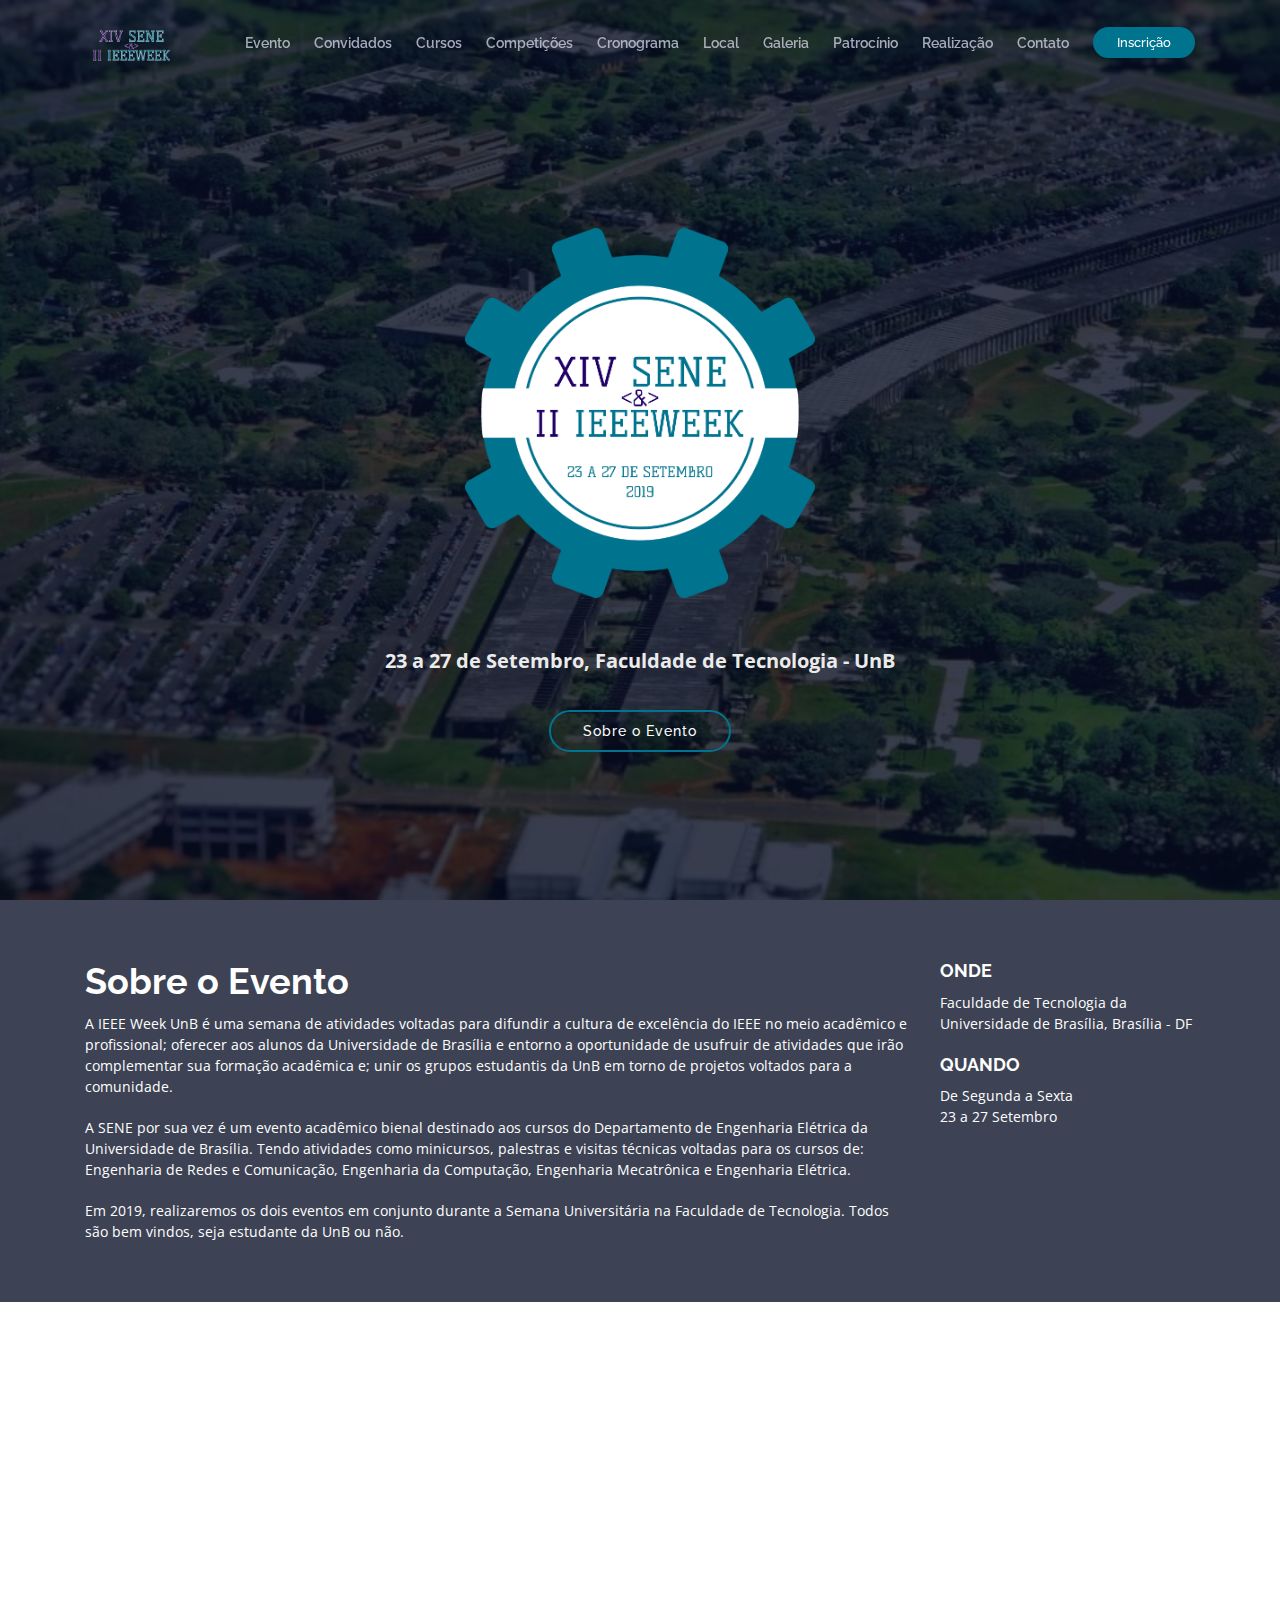
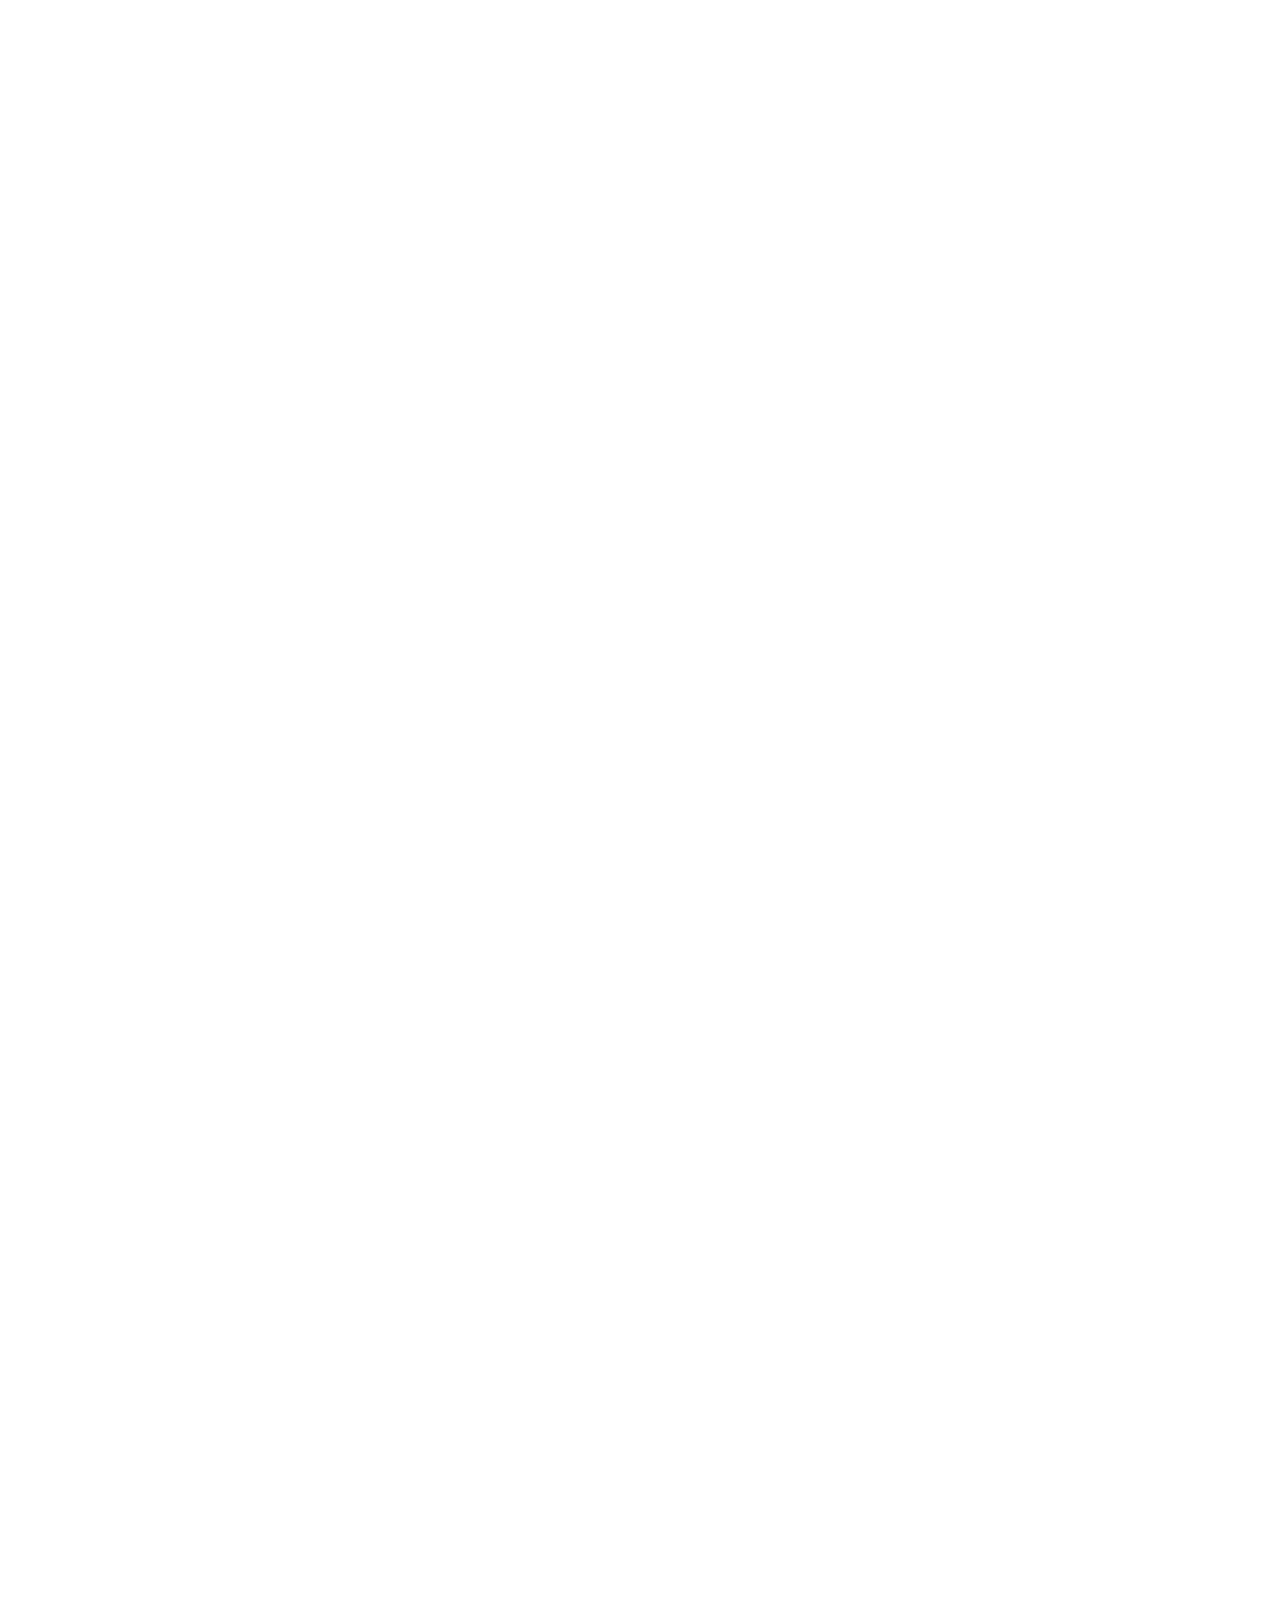
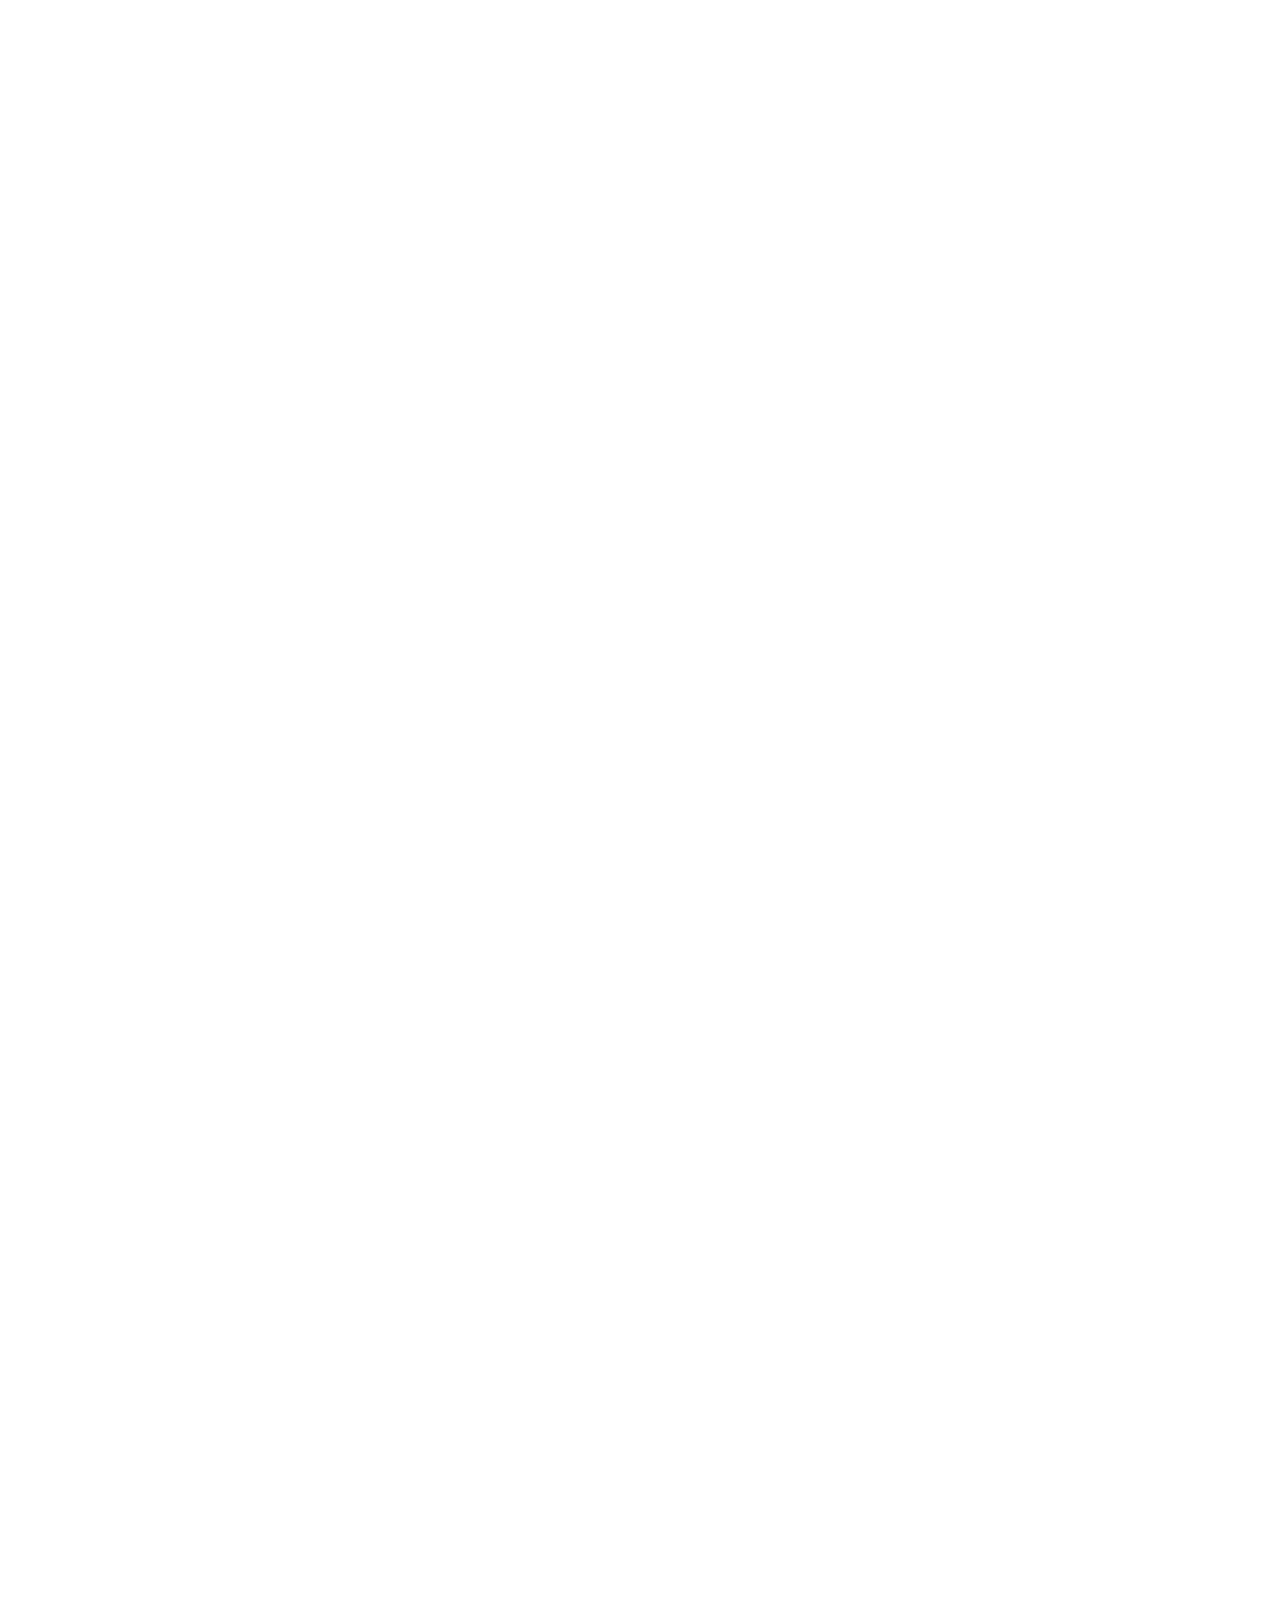
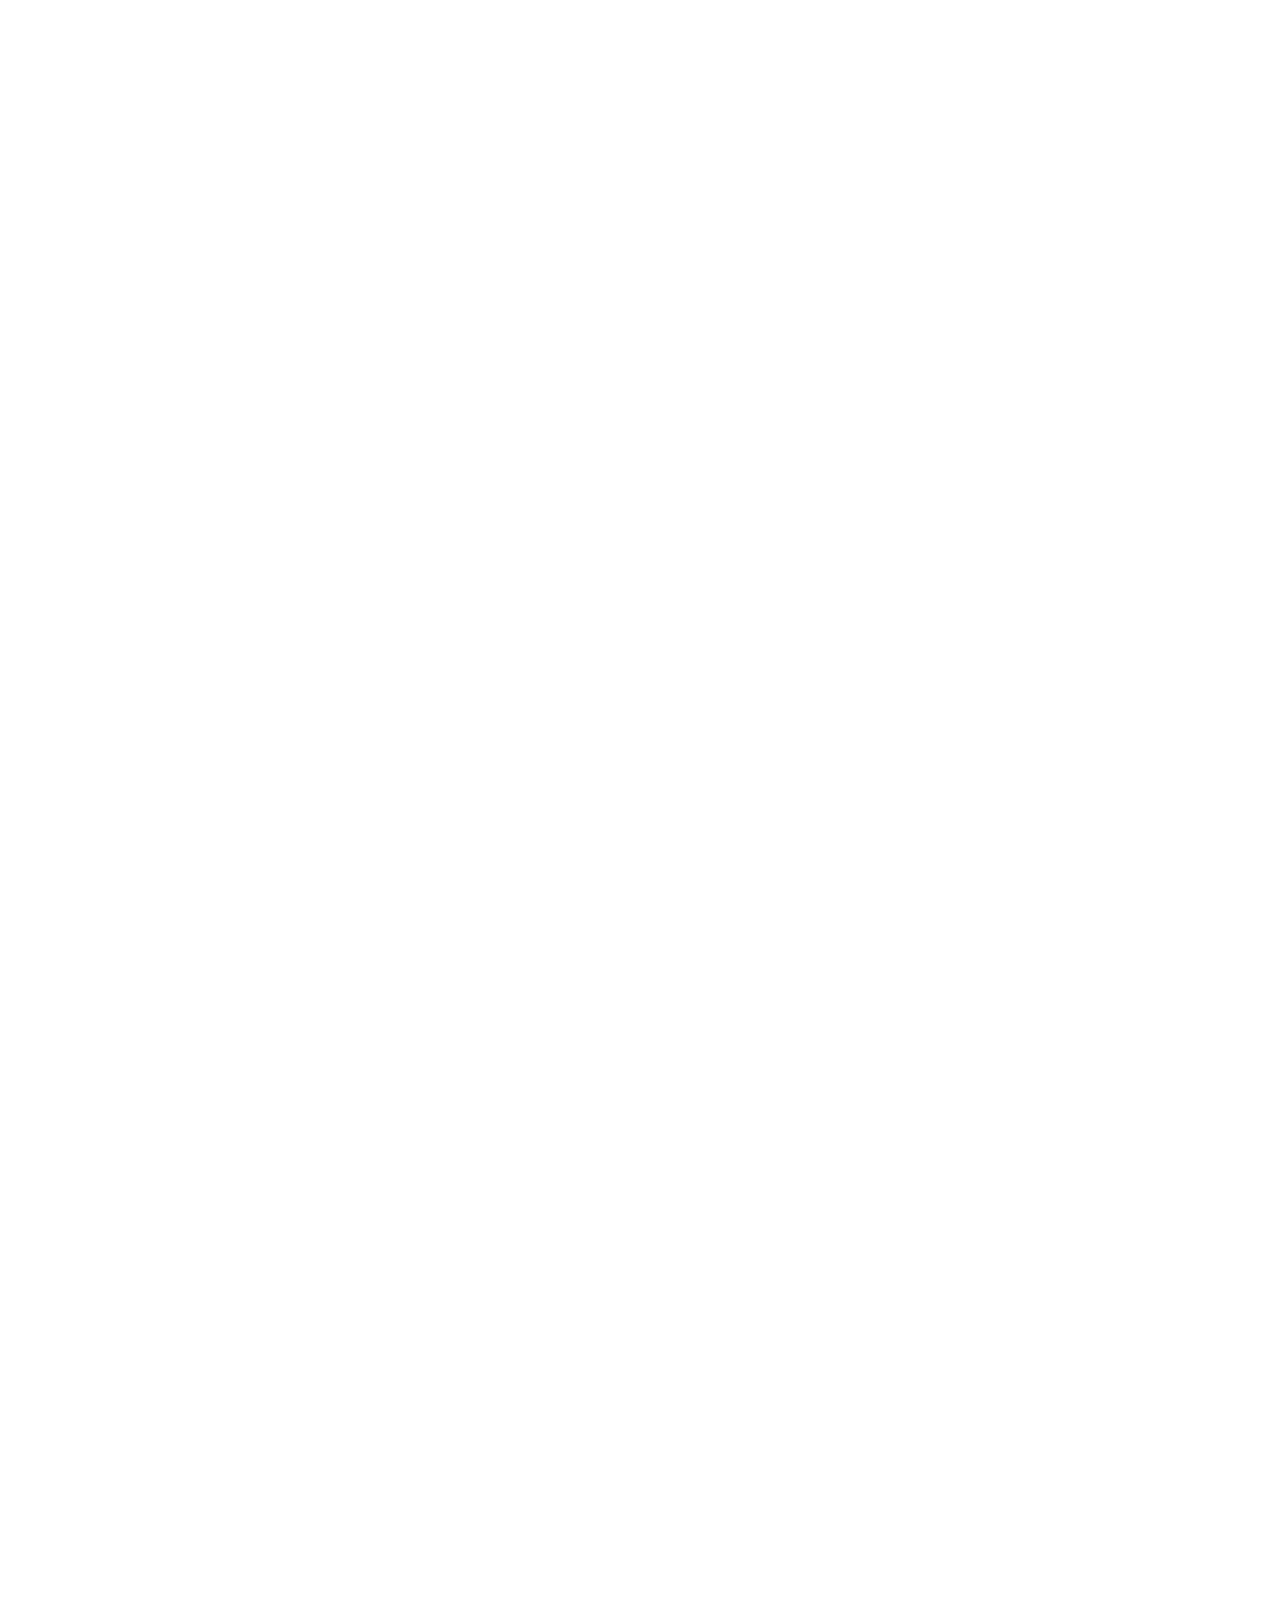
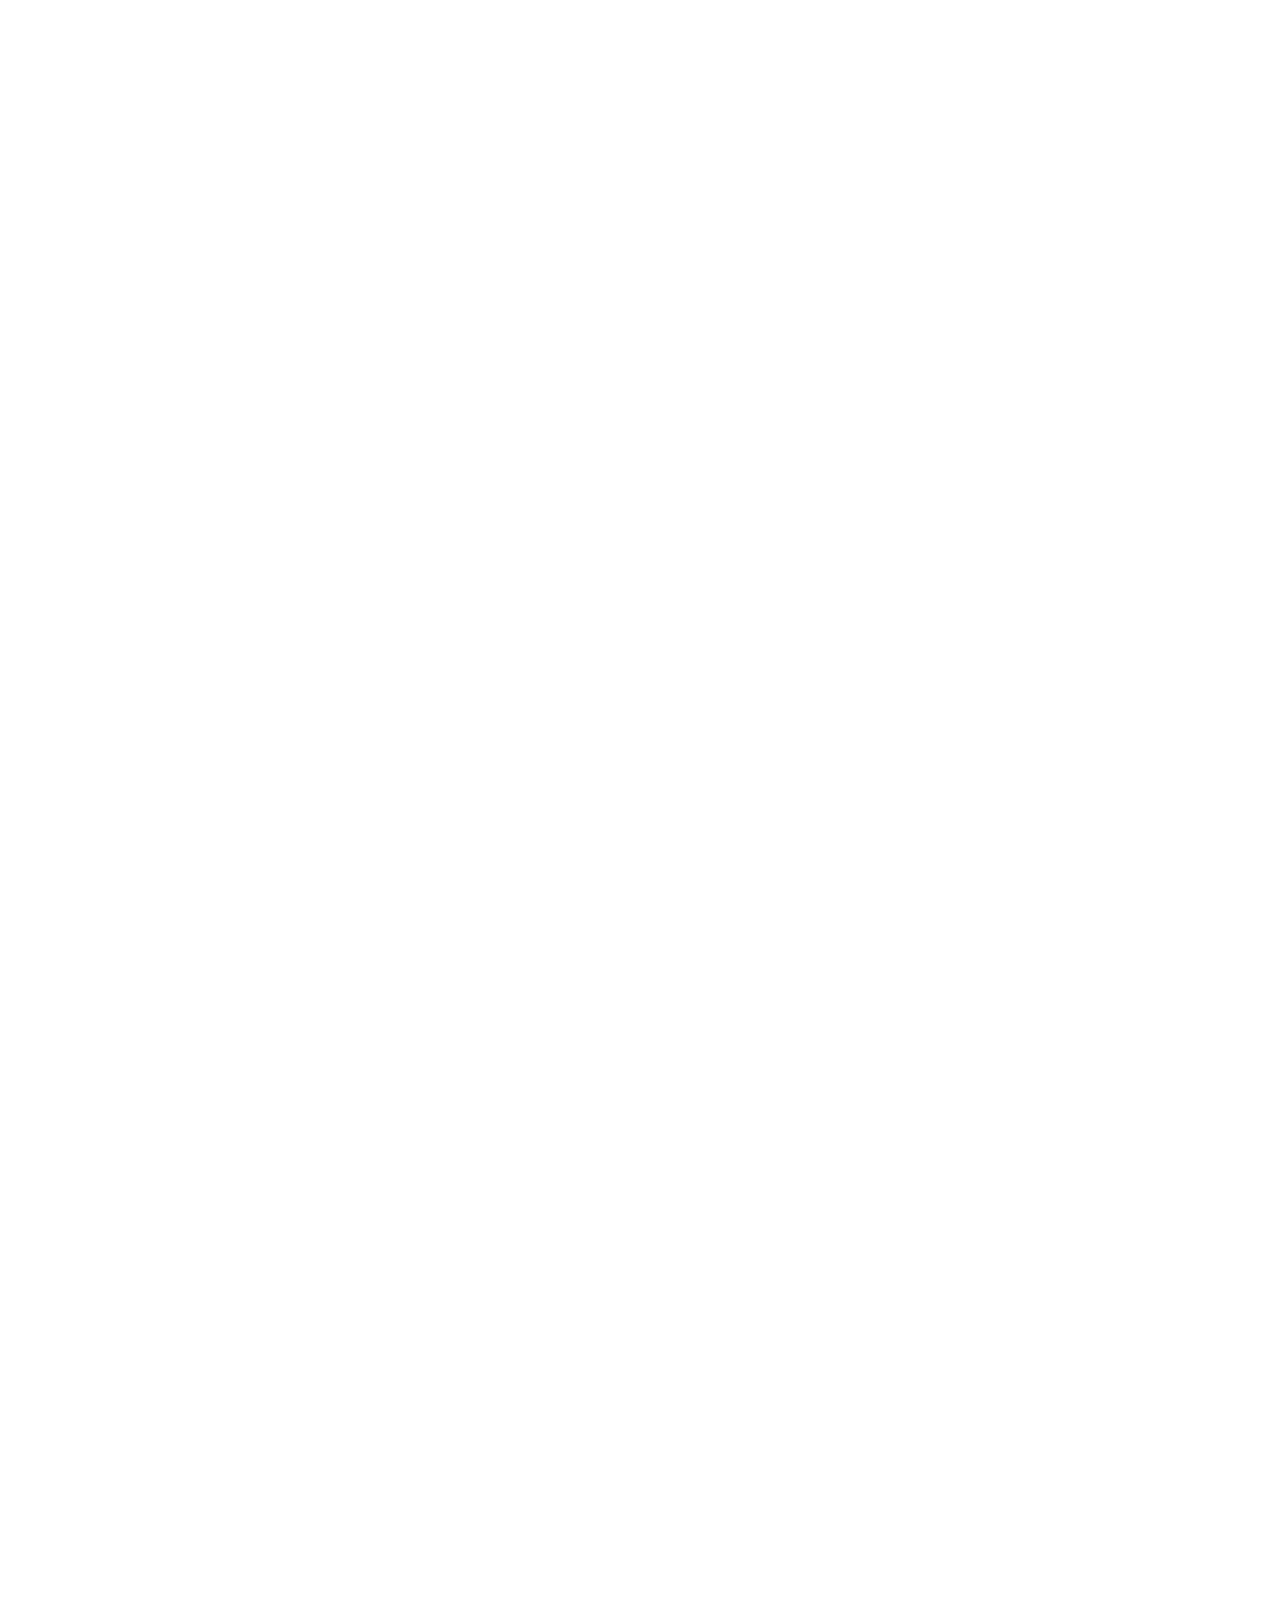
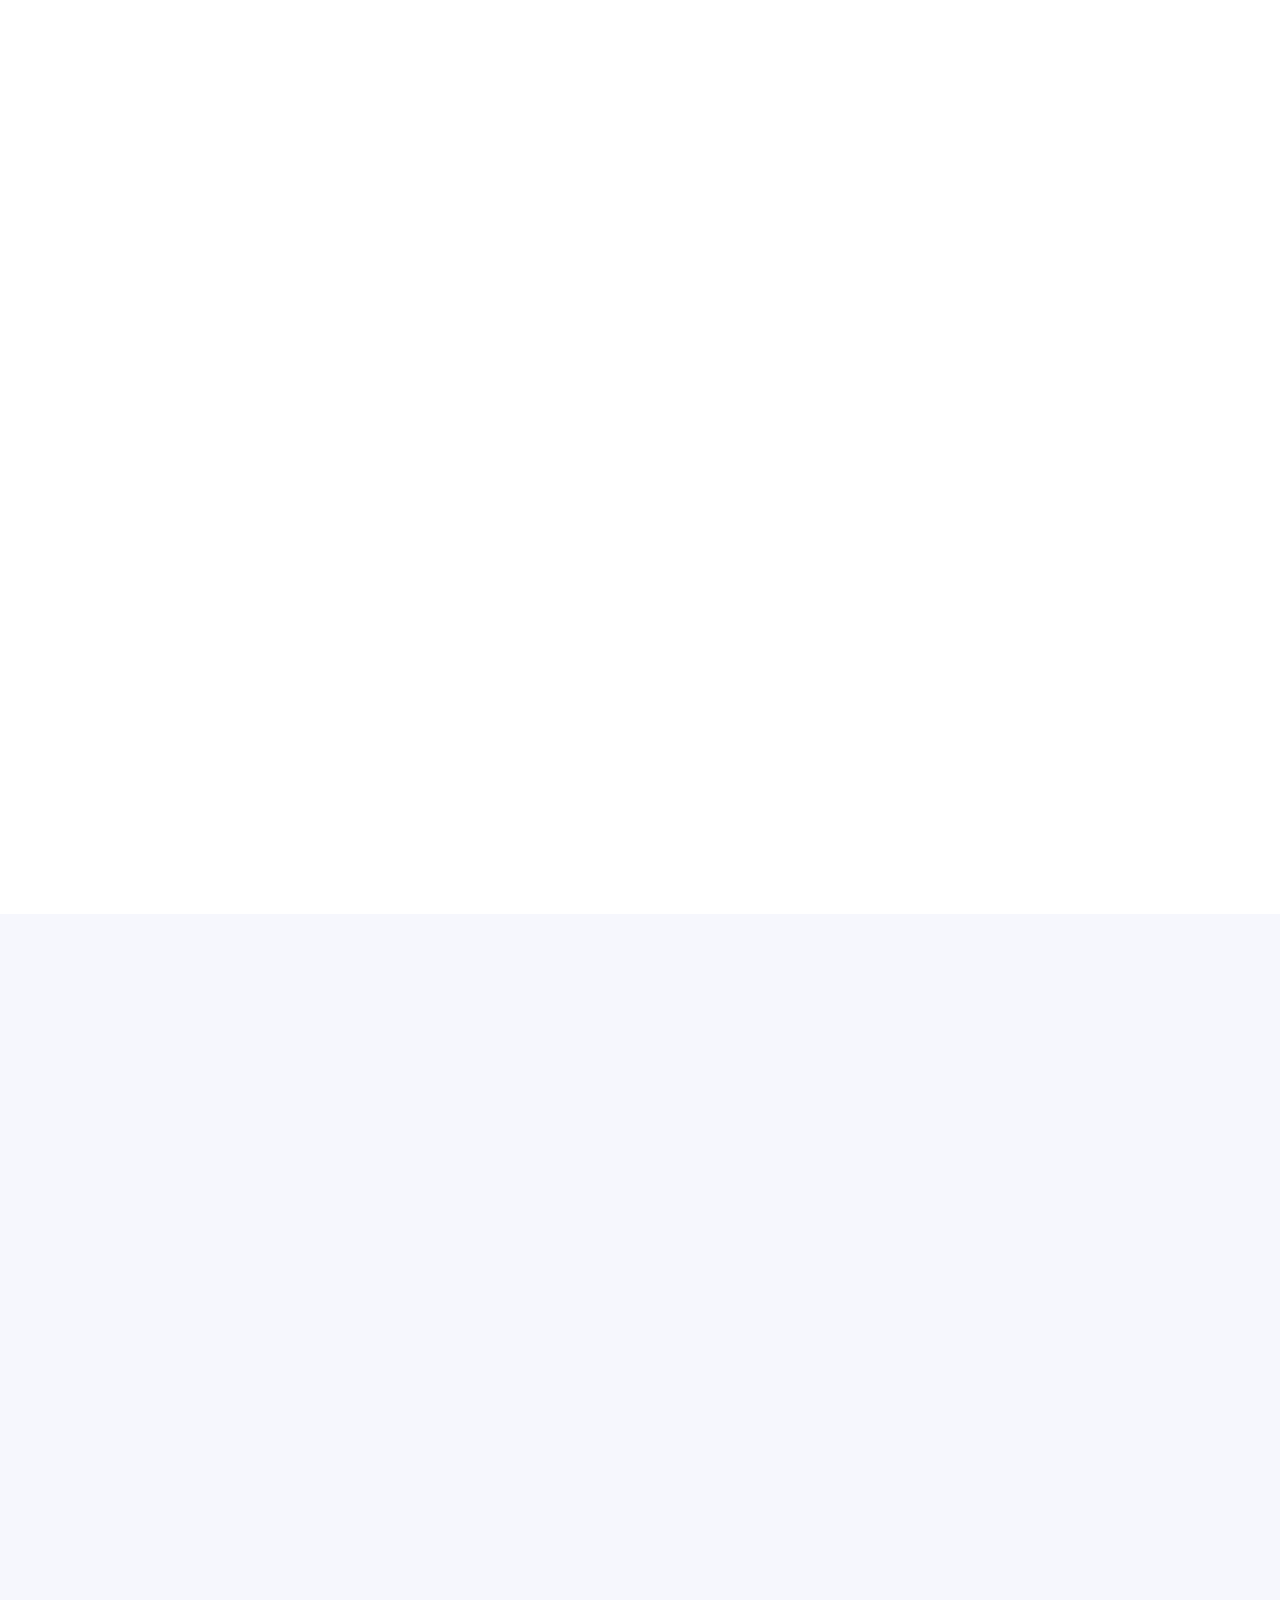
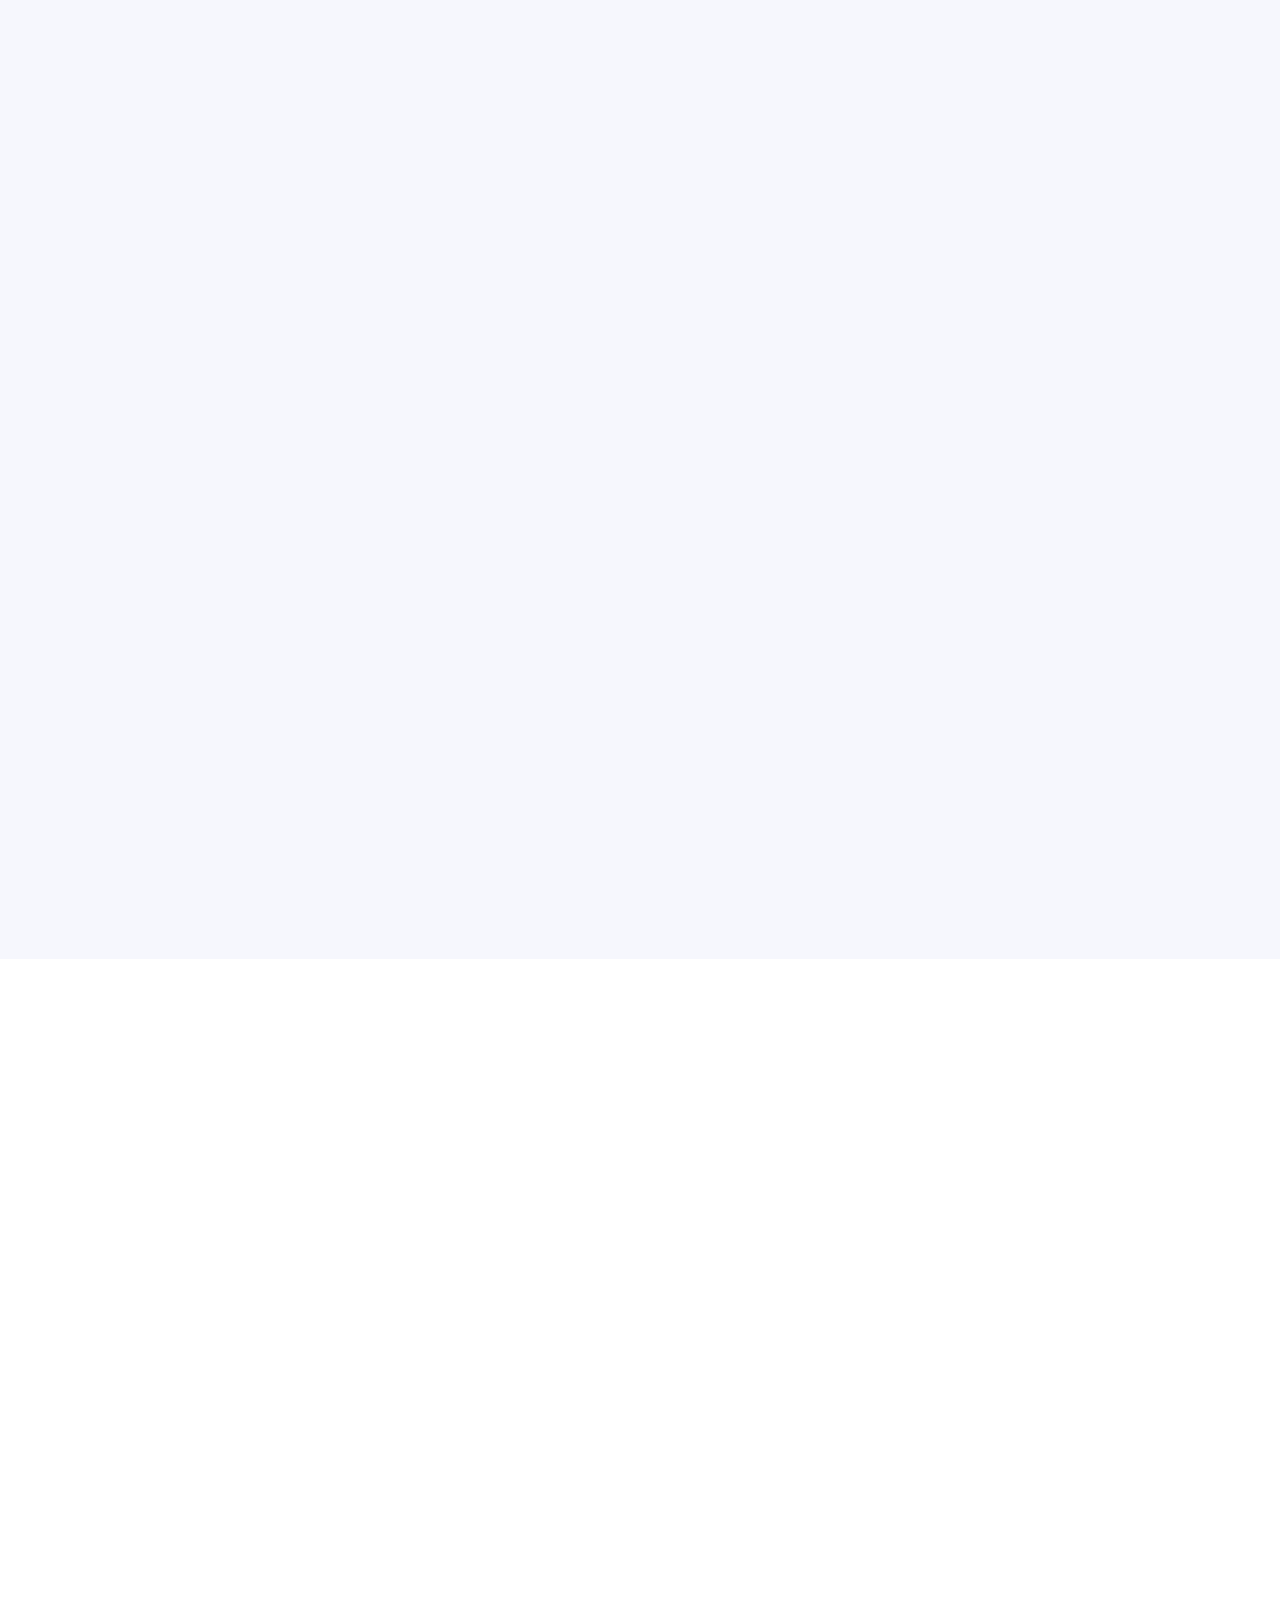
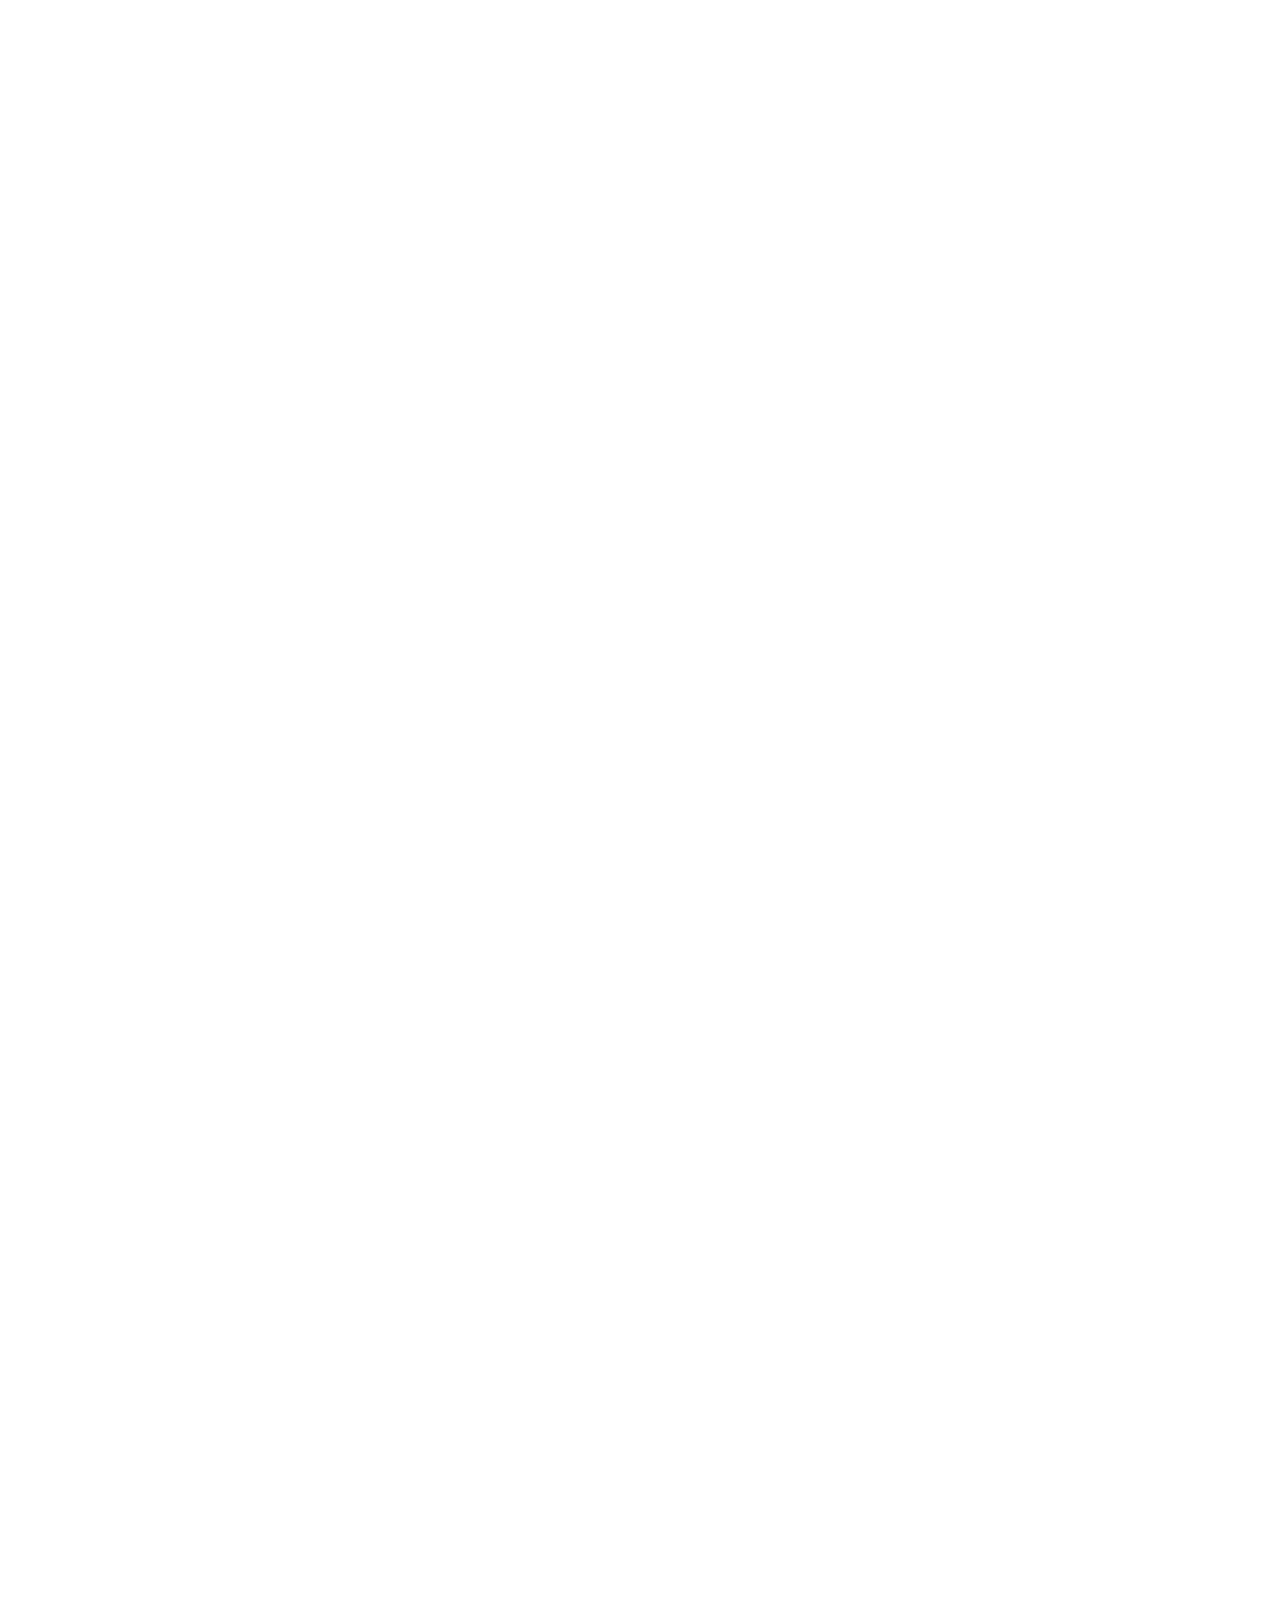
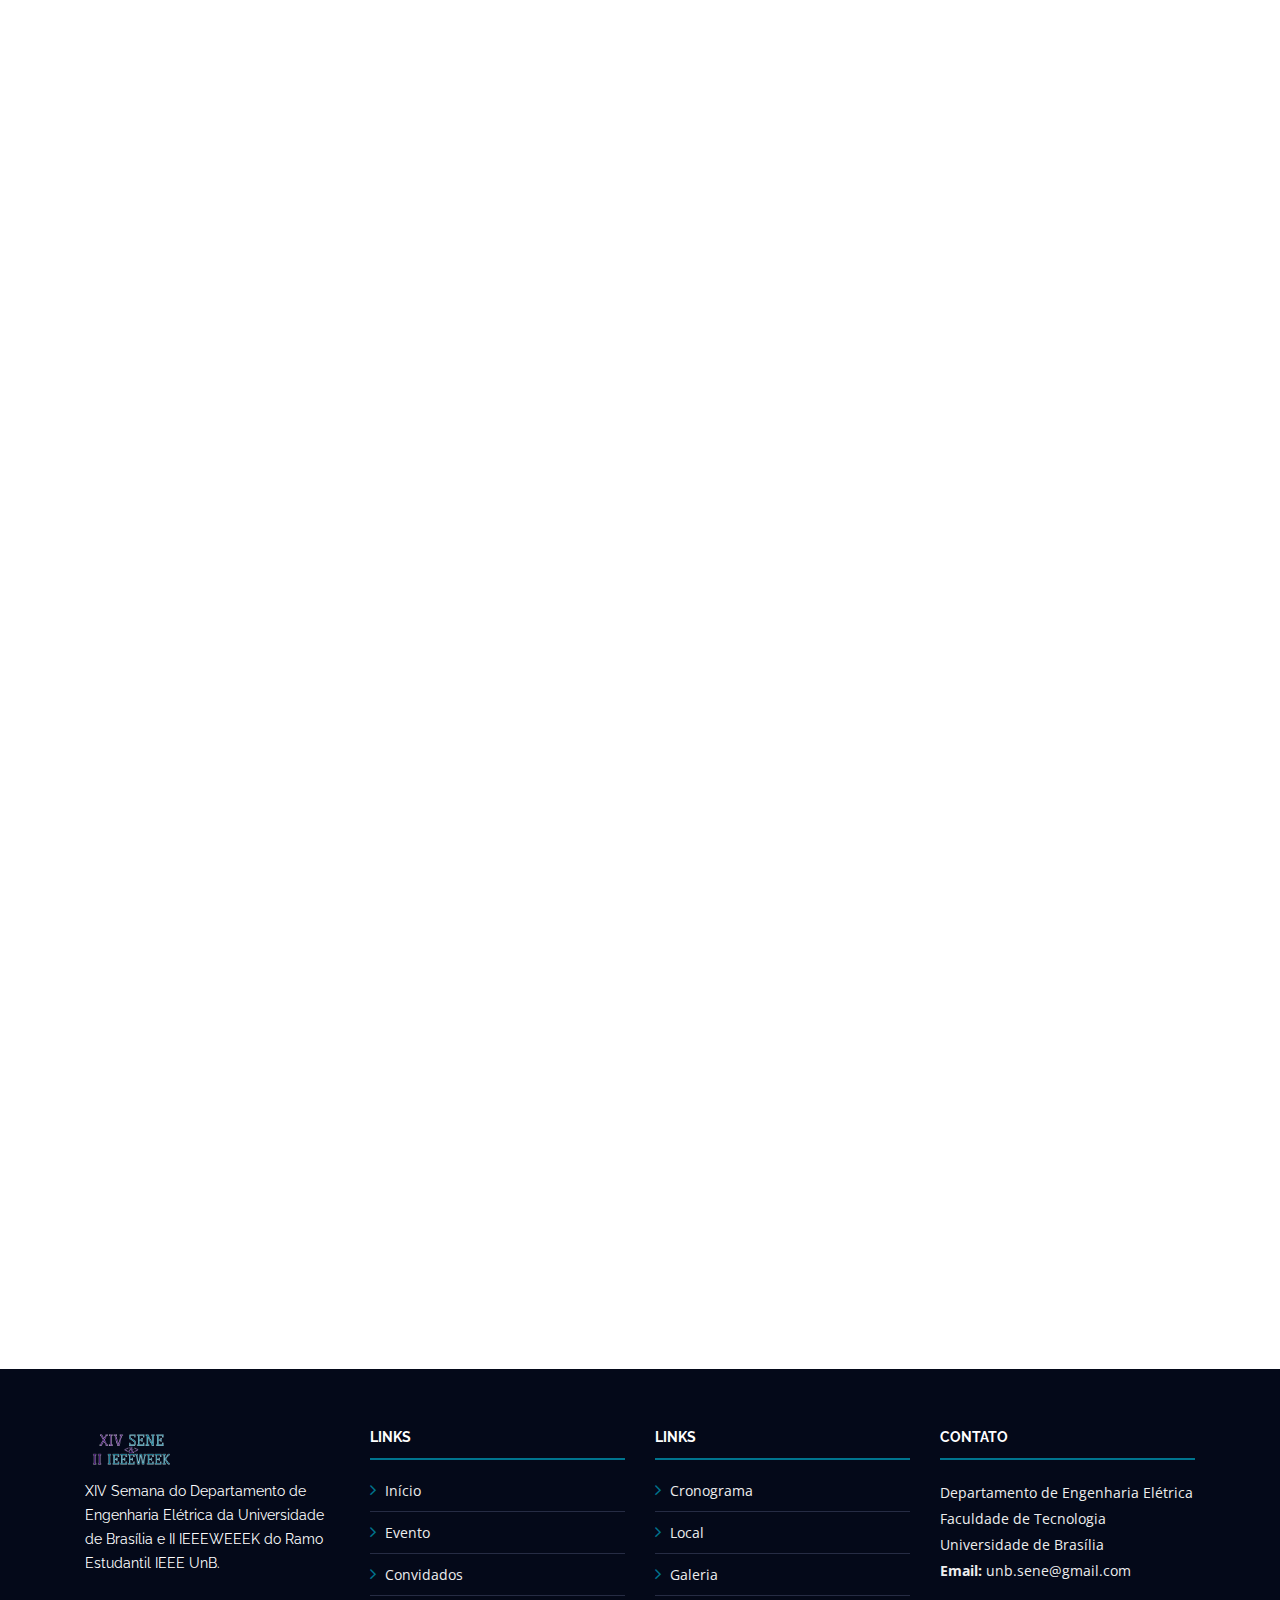
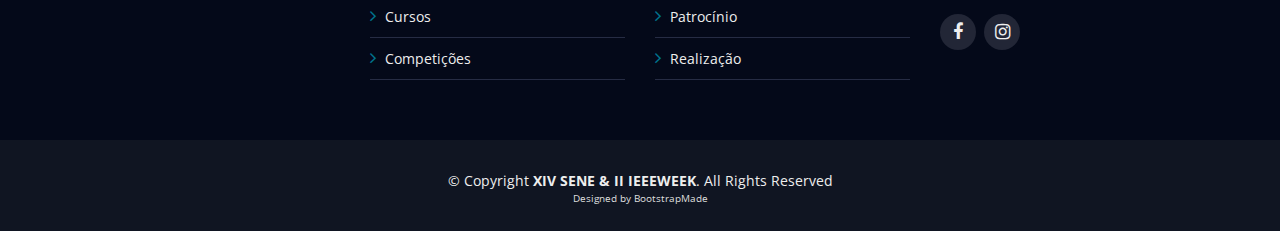
==== index.html @ cda2f31f "AAAAAAAAAAAAAAAAAAAAAAAAAAAAAAAAAAAAAAAAAAAAAAAAAAAAAAAAAAAAAAAAAAAAAAAAAAAAAAAAAAAAAAAAAAAAAAAAAAAA" ====
<!DOCTYPE html>
<html lang="en">

<head>
    <meta charset="utf-8">
    <title>XIV SENE & II IEEEWEEK</title>
    <meta content="width=device-width, initial-scale=1.0" name="viewport">
    <meta content="" name="keywords">
    <meta content="" name="description">

    <!-- Favicons -->
    <link href="img/favicon.ico" rel="icon">
    <link href="img/sene-oficial.png" rel="apple-touch-icon">

    <!-- Google Fonts -->
    <link href="https://fonts.googleapis.com/css?family=Open+Sans:300,300i,400,400i,700,700i|Raleway:300,400,500,700,800"
          rel="stylesheet">

    <!-- Bootstrap CSS File -->
    <link href="lib/bootstrap/css/bootstrap.min.css" rel="stylesheet">

    <!-- Libraries CSS Files -->
    <link href="lib/font-awesome/css/font-awesome.min.css" rel="stylesheet">
    <link href="lib/animate/animate.min.css" rel="stylesheet">
    <link href="lib/venobox/venobox.css" rel="stylesheet">
    <link href="lib/owlcarousel/assets/owl.carousel.min.css" rel="stylesheet">

    <!-- Main Stylesheet File -->
    <link href="css/style.css" rel="stylesheet">

    <!-- =======================================================
      Theme Name: TheEvent
      Theme URL: https://bootstrapmade.com/theevent-conference-event-bootstrap-template/
      Author: BootstrapMade.com
      License: https://bootstrapmade.com/license/
    ======================================================= -->
</head>

<body>

<!--==========================
  Header
============================-->
<header id="header">
    <div class="container">

        <div id="logo" class="pull-left">
            <!-- Uncomment below if you prefer to use a text logo -->
            <!-- <h1><a href="#main">C<span>o</span>nf</a></h1>-->
            <a href="#intro" class="scrollto"><img src="img/sene-oficial.png" alt="XIV SENE & II IEEEWEEK" title=""></a>
        </div>

        <nav id="nav-menu-container">
            <ul class="nav-menu">
                <!-- <li class="menu-active"><a href="#intro">Início</a></li> -->
                <li><a href="#about">Evento</a></li>
                <li><a href="#speakers">Convidados</a></li>
                <li><a href="#courses">Cursos</a></li>
                <li><a href="#competitions">Competições</a></li>
                <li><a href="#schedule">Cronograma</a></li>
                <li><a href="#venue">Local</a></li>
                <li><a href="#gallery">Galeria</a></li>
                <li><a href="#sponsors">Patrocínio</a></li>
                <li><a href="#achievements">Realização</a></li>
                <li><a href="#contact">Contato</a></li>
                <li class="buy-tickets"><a href="#buy-tickets" ->Inscrição</a></li>
            </ul>
        </nav><!-- #nav-menu-container -->
    </div>
</header><!-- #header -->

<!--==========================
  Intro Section
============================-->
<section id="intro">
    <div class="intro-container wow fadeIn">
        <a href="#intro" class="scrollto"><img style="width: 350px;" class="img-responsive"
                                               src="img/logo-sene-oficial.png" alt="" title=""></a>
        <br>
        <br>
        <!-- <h1 class="mb-4 pb-0">XIV <span>SENE</span></h1>
        <h1 class="mb-4 pb-0">&lt & &gt</h1>
        <h1 class="mb-4 pb-0">II <span>IEEEWEEK</span></h1> -->

        <p class="mb-4 pb-0">23 a 27 de Setembro, Faculdade de Tecnologia - UnB</p>
        <!-- <a href="https://www.youtube.com/watch?v=jDDaplaOz7Q" class="venobox play-btn mb-4" data-vbtype="video"
          data-autoplay="true"></a> -->
        <a href="#about" class="about-btn scrollto">Sobre o Evento</a>
    </div>
</section>

<main id="main">

    <!--==========================
      About Section
    ============================-->
    <section id="about">
        <div class="container">
            <div class="row">
                <div class="col-lg-9">
                    <h2>Sobre o Evento</h2>
                    <p>A IEEE Week UnB é uma semana de atividades voltadas para difundir a cultura de excelência do IEEE
                        no meio acadêmico e profissional; oferecer aos alunos da Universidade de Brasília e entorno a
                        oportunidade de usufruir de atividades que irão complementar sua formação acadêmica e; unir os
                        grupos estudantis da UnB em torno de projetos voltados para a comunidade.</p>
                    <p>A SENE por sua vez é um evento acadêmico bienal destinado aos cursos do Departamento de
                        Engenharia Elétrica da Universidade de Brasília. Tendo atividades como minicursos, palestras e
                        visitas técnicas voltadas para os cursos de: Engenharia de Redes e Comunicação, Engenharia da
                        Computação, Engenharia Mecatrônica e Engenharia Elétrica.</p>
                    <p>Em 2019, realizaremos os dois eventos em conjunto durante a Semana Universitária na Faculdade de
                        Tecnologia. Todos são bem vindos, seja estudante da UnB ou não.</p>
                </div>
                <div class="col-lg-3">
                    <h3>Onde</h3>
                    <p>Faculdade de Tecnologia da Universidade de Brasília, Brasília - DF</p>
                    <h3>Quando</h3>
                    <p>De Segunda a Sexta<br>23 a 27 Setembro</p>
                </div>
            </div>
        </div>
    </section>

    <!--==========================
      Speakers Section
    ============================-->
    <section id="speakers" class="wow fadeInUp">
        <div class="container">
            <div class="section-header">
                <h2>Convidados</h2>
            </div>

            <div class="row">
                <div class="col-lg-4 col-md-6">
                    <div class="speaker">
                        <img src="img/speakers/4-rico-malvar.jpg" alt="Henrique Malvar" class="img-fluid">
                        <div class="details">
                            <h3><a href="speaker-details.html">Henrique Malvar</a></h3>
                            <p>Chief Scientist and Distinguished Engineer at Microsoft</p>
                            <div class="social">
                                <a target="_blank" href="https://aka.ms/malvar"><i class="fa fa-external-link"></i></a>
                                <a target="_blank" href="https://www.linkedin.com/in/ricomalvar/"><i
                                        class="fa fa-linkedin"></i></a>
                            </div>
                        </div>
                    </div>
                </div>
                <div class="col-lg-4 col-md-6">
                    <div class="speaker">
                        <img src="img/speakers/30-bernard-eigler.jpg" alt="Bernard P. Zeigler" class="img-fluid">
                        <div class="details">
                            <h3><a href="speaker-details.html">Bernard P. Zeigler</a></h3>
                            <p>Professor Emeritus of Electrical and Computer Engineering at the University of Arizona</p>
                            <div class="social">
                            </div>
                        </div>
                    </div>
                </div>
                <div class="col-lg-4 col-md-6">
                    <div class="speaker">
                        <img src="img/speakers/26-ronan-damasco.jpg" alt="Ronan Damasco" class="img-fluid">
                        <div class="details">
                            <h3><a href="speaker-details.html">Ronan Damasco</a></h3>
                            <p>Diretor Nacional de Tecnologia da Microsoft</p>
                            <div class="social">
                                <a target="_blank" href="https://br.linkedin.com/in/ronan-damasco"><i
                                        class="fa fa-linkedin"></i></a>
                            </div>
                        </div>
                    </div>
                </div>
                <div class="col-lg-4 col-md-6">
                    <div class="speaker">
                        <img src="img/speakers/24-fernado-galdino.jpg" alt="Fernando Galdino" class="img-fluid">
                        <div class="details">
                            <h3><a href="speaker-details.html">Fernando de Almeida Galdino</a></h3>
                            <p>Arquiteto de Soluções na Oracle</p>
                            <div class="social">
                                <a target="_blank" href="https://www.linkedin.com/in/maxgaldinus"><i
                                        class="fa fa-linkedin"></i></a>
                            </div>
                        </div>
                    </div>
                </div>
                <div class="col-lg-4 col-md-6">
                    <div class="speaker">
                        <img src="img/speakers/1-beatriz-chiarelli.jpg" alt="Beatriz Chiarelli" class="img-fluid">
                        <div class="details">
                            <h3><a href="speaker-details.html">Beatriz Chiarelli</a></h3>
                            <p>Diretora de Comunicações do IEEE CS UnB</p>
                            <div class="social">
                                <a target="_blank" href="https://www.linkedin.com/in/beatrizchiarelli"><i
                                        class="fa fa-linkedin"></i></a>
                                <a target="_blank" href="https://biachiarelli.github.io/"><i class="fa fa-external-link"></i></a>
                            </div>
                        </div>
                    </div>
                </div>
                <div class="col-lg-4 col-md-6">
                    <div class="speaker">
                        <img src="img/speakers/34-cleber-soares.jpg" alt="Cleber Soares" class="img-fluid">
                        <div class="details">
                            <h3><a href="speaker-details.html">Cleber Oliveira Soares</a></h3>
                            <p>Diretor-Executivo de Inovação e Tecnologia</p>
                            <div class="social">
                            </div>
                        </div>
                    </div>
                </div>
                <div class="col-lg-4 col-md-6">
                    <div class="speaker">
                        <img src="img/speakers/23-alcides-leandro.jpg" alt="Alcides Leandro da Silva" class="img-fluid">
                        <div class="details">
                            <h3><a href="speaker-details.html">Alcides Leandro da Silva</a></h3>
                            <p>Professor ENE/UnB</p>
                            <div class="social">
                            </div>
                        </div>
                    </div>
                </div>
                
                <div class="col-lg-4 col-md-6">
                    <div class="speaker">
                        <img src="img/speakers/5-felipe-vigolvino.jpg" alt="Felipe Vigolvino" class="img-fluid">
                        <div class="details">
                            <h3><a href="speaker-details.html">Felipe Vigolvino</a></h3>
                            <p>Professor ENE/UnB</p>
                            <div class="social">
                                <a target="_blank" href="https://www.instagram.com/lapse_unb/?hl=pt-br"><i
                                        class="fa fa-instagram"></i></a>
                                <a target="_blank" href="https://br.linkedin.com/in/lapse-plab-unb-278a9717b"><i
                                        class="fa fa-linkedin"></i></a>
                            </div>
                        </div>
                    </div>
                </div>
                <div class="col-lg-4 col-md-6">
                    <div class="speaker">
                        <img src="img/speakers/3-Kelly-Curie.jpeg" alt="Kelly Curie" class="img-fluid">
                        <div class="details">
                            <h3><a href="speaker-details.html">Kelly Cardoso dos Santos</a></h3>
                            <p>Gerente Administrativa</p>
                            <div class="social">
                                <a target="_blank" href="https://www.instagram.com/kellycurie/?r=nametag"><i class="fa fa-instagram"></i></a>
                            </div>
                        </div>
                    </div>
                </div>
                <!-- <div class="col-lg-4 col-md-6">
                    <div class="speaker">
                        <img src="img/speakers/6-alexandre-nery.jpg" alt="Alexandre Solon Nery" class="img-fluid">
                        <div class="details">
                            <h3><a href="speaker-details.html">Alexandre Solon Nery</a></h3>
                            <p>Professor ENE/UnB</p>
                            <div class="social">
                            </div>
                        </div>
                    </div>
                </div> -->
                <div class="col-lg-4 col-md-6">
                    <div class="speaker">
                        <img src="img/speakers/9-anna-e-so.jpg" alt="Anna e só" class="img-fluid">
                        <div class="details">
                            <h3><a>Anna e só</a></h3>
                            <p>Consultora de diversidade e inclusão Outreachy e Escritora técnica Google Season of
                                Docs</p>
                            <div class="social">
                                <a target="_blank" href="https://twitter.com/contraexemplo"><i
                                        class="fa fa-twitter"></i></a>
                                <a target="_blank" href="https://notapplicable.dev/"><i
                                        class="fa fa fa-external-link"></i></a>
                            </div>
                        </div>
                    </div>
                </div>
                <div class="col-lg-4 col-md-6">
                    <div class="speaker">
                        <img src="img/speakers/7-adolfo-bauchspiess.jpg" alt="Adolfo Bauchspiess" class="img-fluid">
                        <div class="details">
                            <h3><a href="speaker-details.html">Adolfo Bauchspiess</a></h3>
                            <p>Professor Associado IV - ENE/FT/UnB</p>
                            <div class="social">
                                <a target="_blank" href="http://www2.ene.unb.br/adolfo/"><i
                                        class="fa fa-external-link"></i></a>
                            </div>
                        </div>
                    </div>
                </div>
                <div class="col-lg-4 col-md-6">
                    <div class="speaker">
                        <img src="img/speakers/8-robson-albuquerque.jpg" alt="Robson Albuquerque" class="img-fluid">
                        <div class="details">
                            <h3><a href="speaker-details.html">Robson Albuquerque</a></h3>
                            <p>Pesquisador do LATITUDE/ENE</p>
                            <div class="social">
                            </div>
                        </div>
                    </div>
                </div>

                <div class="col-lg-4 col-md-6">
                    <div class="speaker">
                        <img src="img/speakers/10-juliana-dias.jpeg" alt="Juliana Dias" class="img-fluid">
                        <div class="details">
                            <h3><a>Juliana Dias</a></h3>
                            <p>Artesã de Software na Credere e Consultora de Software na juliana.dev</p>
                            <div class="social">
                                <a target="_blank" href="https://twitter.com/juuh42dias"><i
                                        class="fa fa-twitter"></i></a>
                                <a target="_blank" href="https://juliana.dev"><i class="fa fa fa-external-link"></i></a>
                                <a target="_blank" href="https://www.linkedin.com/in/juuh42dias"><i
                                        class="fa fa-linkedin"></i></a>
                            </div>
                        </div>
                    </div>
                </div>
                <div class="col-lg-4 col-md-6">
                    <div class="speaker">
                        <img src="img/speakers/11-pedro-henrique.jpg" alt="Pedro Henrique" class="img-fluid">
                        <div class="details">
                            <h3><a>Pedro Henrique Almeida Cruz</a></h3>
                            <p>Founder at PHCruz</p>
                            <div class="social">
                            </div>
                        </div>
                    </div>
                </div>

                <div class="col-lg-4 col-md-6">
                    <div class="speaker">
                        <img src="img/speakers/12-estela-ribeiro.jpg" alt="Estela A. Ribeiro" class="img-fluid">
                        <div class="details">
                            <h3><a href="speaker-details.html">Estela A. Ribeiro</a></h3>
                            <p>Mestranda em Propriedade Intelectual e Transferência de Tecnologia para Inovação</p>
                            <div class="social">
                                <a target="_blank" href="https://www.instagram.com/stelaar_/"><i
                                        class="fa fa-instagram"></i></a>
                            </div>
                        </div>
                    </div>
                </div>

                <!-- <div class="col-lg-4 col-md-6">
                    <div class="speaker">
                        <img src="img/speakers/18-edward-ribeiro.jpg" alt="Edward Ribeiro" class="img-fluid">
                        <div class="details">
                            <h3><a href="speaker-details.html">Edward Ribeiro</a></h3>
                            <p>Analista de Sistemas - Senado Federal</p>
                            <div class="social">
                                <a target="_blank" href="https://twitter.com/edward_ribeiro"><i
                                        class="fa fa-twitter"></i></a>
                            </div>
                        </div>
                    </div>
                </div> -->

                <div class="col-lg-4 col-md-6">
                    <div class="speaker">
                        <img src="img/speakers/19-yan-trindade.jpg" alt="Yan Trindade" class="img-fluid">
                        <div class="details">
                            <h3><a>Yan Trindade</a></h3>
                            <p>Programador e CEO Orbit Labs</p>
                            <div class="social">
                                <a target="_blank" href="https://twitter.com/yanctrindade"><i class="fa fa-twitter"></i></a>
                                <a target="_blank" href="https://www.instagram.com/yanctrindade/"><i
                                        class="fa fa-instagram"></i></a>
                            </div>
                        </div>
                    </div>
                </div>

                <div class="col-lg-4 col-md-6">
                    <div class="speaker">
                        <img src="img/speakers/20-felipe-tomaz.jpg" alt="Felipe Tomaz" class="img-fluid">
                        <div class="details">
                            <h3><a>Felipe Tomaz</a></h3>
                            <p>COO & Co-founder da Configr</p>
                            <div class="social">
                                <a target="_blank" href="https://www.instagram.com/felipeatomaz/"><i
                                        class="fa fa-instagram"></i></a>
                                <a target="_blank" href="fb.me/felipe.tomaz.90"><i class="fa fa-facebook"></i></a>
                                <a target="_blank" href="https://linkedin.com/in/felipetomaz"><i
                                        class="fa fa-linkedin"></i></a>
                            </div>
                        </div>
                    </div>
                </div>

                <div class="col-lg-4 col-md-6">
                    <div class="speaker">
                        <img src="img/speakers/22-diego-dorgam.jpg" alt="Diego Dorgam" class="img-fluid">
                        <div class="details">
                            <h3><a>Diego Dorgam</a></h3>
                            <p>Professor de Deep Learning Engenharia de Software UnB</p>
                            <div class="social">
                                <a target="_blank" href="https://twitter.com/diegodorgam"><i class="fa fa-twitter"></i></a>
                                <a target="_blank" href="https://github.com/diegodorgam"><i
                                        class="fa fa-github"></i></a>
                                <!-- <a target="_blank" href="https://www.instagram.com/felipeatomaz/"><i class="fa fa-instagram"></i></a> -->
                                <!-- <a target="_blank" href="fb.me/felipe.tomaz.90"><i class="fa fa-facebook"></i></a> -->
                                <!-- <a target="_blank" href="https://linkedin.com/in/felipetomaz"><i class="fa fa-linkedin"></i></a>  -->
                            </div>
                        </div>
                    </div>
                </div>

                <div class="col-lg-4 col-md-6">
                    <div class="speaker">
                        <img src="img/speakers/27-yara-barcellos.jpg" alt="Yara Barcellos" class="img-fluid">
                        <div class="details">
                            <h3><a>Yara Barcellos</a></h3>
                            <p>Diretora de intercâmbios profissionais da AIESEC Brasília</p>
                            <div class="social">
                                <a target="_blank" href="https://www.instagram.com/yarabarceellos/"><i class="fa fa-instagram"></i></a>
                                <!-- <a target="_blank" href="https://www.instagram.com/felipeatomaz/"><i class="fa fa-instagram"></i></a> -->
                                <!-- <a target="_blank" href="fb.me/felipe.tomaz.90"><i class="fa fa-facebook"></i></a> -->
                                <!-- <a target="_blank" href="https://linkedin.com/in/felipetomaz"><i class="fa fa-linkedin"></i></a>  -->
                            </div>
                        </div>
                    </div>
                </div>

                <div class="col-lg-4 col-md-6">
                    <div class="speaker">
                        <img src="img/speakers/32-gabriel-sartori.jpg" alt="Gabriel Sartori" class="img-fluid">
                        <div class="details">
                            <h3><a>Gabriel Sartori</a></h3>
                            <p>Sócio Fundador e desenvolvedor da empresa Embedded Architects Tecnologia</p>
                            <div class="social">
                            </div>
                        </div>
                    </div>
                </div>

                <div class="col-lg-4 col-md-6">
                    <div class="speaker">
                        <img src="img/speakers/13-helena-simoes.jpg" alt="Helena Simões" class="img-fluid">
                        <div class="details">
                            <h3><a>Helena Simões</a></h3>
                            <p>Designer de Interação e Líder Local IDF Brasília na Interaction Design Foundation (IDF)</p>
                            <div class="social">
                                <a target="_blank" href="https://www.instagram.com/lenamiroux/"><i class="fa fa-instagram"></i></a>
                                <!-- <a target="_blank" href="https://www.instagram.com/felipeatomaz/"><i class="fa fa-instagram"></i></a> -->
                                <!-- <a target="_blank" href="fb.me/felipe.tomaz.90"><i class="fa fa-facebook"></i></a> -->
                                <!-- <a target="_blank" href="https://linkedin.com/in/felipetomaz"><i class="fa fa-linkedin"></i></a>  -->
                            </div>
                        </div>
                    </div>
                </div>
                <div class="col-lg-4 col-md-6">
                    <div class="speaker">
                        <img src="img/speakers/31-victor-landim.jpg" alt="Victor Landim" class="img-fluid">
                        <div class="details">
                            <h3><a>Victor Landim</a></h3>
                            <p>Desenvolvedor full stack</p>
                            <div class="social">
                                <a target="_blank" href="https://github.com/Victor"><i class="fa fa-github"></i></a>
                                <!-- <a target="_blank" href="https://www.instagram.com/felipeatomaz/"><i class="fa fa-instagram"></i></a> -->
                                <!-- <a target="_blank" href="fb.me/felipe.tomaz.90"><i class="fa fa-facebook"></i></a> -->
                                <a target="_blank" href="https://www.linkedin.com/in/victor-landim-95080b135/"><i class="fa fa-linkedin"></i></a> 
                            </div>
                        </div>
                    </div>
                </div>
                <div class="col-lg-4 col-md-6">
                    <div class="speaker">
                        <img src="img/speakers/15-vanessa-guimaraes.jpg" alt="Vanessa Guimarães" class="img-fluid">
                        <div class="details">
                            <h3><a>Vanessa Guimarães</a></h3>
                            <p>CEO e Fundadora da Elas Projetam</p>
                            <div class="social">
                                <a target="_blank" href="https://www.instagram.com/elasprojetam/?hl=pt-br"><i class="fa fa-instagram"></i></a>
                                <a target="_blank" href="https://pt-br.facebook.com/elasprojetam/"><i class="fa fa-facebook"></i></a>
                            </div>
                        </div>
                    </div>
                </div>
                <div class="col-lg-4 col-md-6">
                    <div class="speaker">
                        <img src="img/speakers/16-dani-estevam.jpg" alt="Dani Estevam" class="img-fluid">
                        <div class="details">
                            <h3><a>Dani Estevam</a></h3>
                            <p>Palestrante,  Consultora, Coach e Administradora</p>
                            <div class="social">
                                <a target="_blank" href="https://twitter.com/danielaestevam"><i class="fa fa-twitter"></i></a>
                                <a target="_blank" href="https://www.instagram.com/danistvm/"><i class="fa fa-instagram"></i></a>
                                <a target="_blank" href="https://www.linkedin.com/in/daniela-estevam-25754b23/"><i class="fa fa-linkedin"></i></a> 
                            </div>
                        </div>
                    </div>
                </div>

                <div class="col-lg-4 col-md-6">
                    <div class="speaker">
                        <img src="img/speakers/41-judson.jpg" alt="Adoniran Judson" class="img-fluid">
                        <div class="details">
                            <h3><a href="speaker-details.html">Adoniran Judson de Barros Braga</a></h3>
                            <p>Professor Associado, UnB</p>
                            <div class="social">
                            </div>
                        </div>
                    </div>
                </div>

                <div class="col-lg-4 col-md-6">
                    <div class="speaker">
                        <img src="img/speakers/42-carlos-agra.jpg" alt="Carlos Eduardo" class="img-fluid">
                        <div class="details">
                            <h3><a href="speaker-details.html">Carlos Eduardo Ehmke Agra</a></h3>
                            <p>Technical Support ESSS</p>
                            <div class="social">
                            </div>
                        </div>
                    </div>
                </div>

                <div class="col-lg-4 col-md-6">
                    <div class="speaker">
                        <img src="img/speakers/43-fernando-melo.jpg" alt="Fernando Cardoso Melo" class="img-fluid">
                        <div class="details">
                            <h3><a href="speaker-details.html">Fernando Cardoso Melo</a></h3>
                            <p>Professor do ENE/UnB</p>
                            <div class="social">
                            </div>
                        </div>
                    </div>
                </div>



            </div>
        </div>

    </section>

    <!--==========================
      Courses Section
    ============================-->
    <section id="courses" class="section-with-bg wow fadeInUp">
        <div class="container">
            <div class="section-header">
                <h2>Cursos</h2>
            </div>

            <div class="row">
                <div class="col-lg-4 col-md-6">
                    <div class="course">
                        <div class="course-img">
                            <img src="img/courses/site.jpg" alt="course 1" class="img-fluid">
                        </div>
                        <h3><a href="courses-details.html">Criação de sites para iniciantes</a></h3>
                        <h4>Beatriz Chiarelli dos Santos</h4>
                        <p>Carga Horária: 4h</p>
                    </div>
                </div>

                <div class="col-lg-4 col-md-6">
                    <div class="course">
                        <div class="course-img">
                            <img src="img/courses/ruby.png" alt="course 2" class="img-fluid">
                        </div>
                        <h3><a href="courses-details.html">Curso de Ruby</a></h3>
                        <h4>Pedro Henrique Cruz</h4>
                        <p>Carga Horária: 4h</p>
                    </div>
                </div>

                <div class="col-lg-4 col-md-6">
                    <div class="course">
                        <div class="course-img">
                            <img src="img/courses/ai.jpg" alt="course 3" class="img-fluid">
                        </div>
                        <h3><a href="courses-details.html">Inteligência Artificial: Uma introdução com demonstrações</a></h3>
                        <h4>Alexandre Romariz</h4>
                        <p>Carga Horária: 8h</p>
                    </div>
                </div>

                
            </div>

            <div class="row">
                <div class="col-lg-4 col-md-6">
                    <div class="course">
                        <div class="course-img">
                            <img src="img/courses/nao.jpg" alt="course 1" class="img-fluid">
                        </div>
                        <h3><a href="courses-details.html">Robótica aplicada ao NAO</a></h3>
                        <h4>Unbeatables</h4>
                        <p>Carga Horária: 4h</p>
                    </div>
                </div>

                <div class="col-lg-4 col-md-6">
                    <div class="course">
                        <div class="course-img">
                            <img src="img/courses/matlab.png" alt="course 1" class="img-fluid">
                        </div>
                        <h3><a href="courses-details.html">MatLab</a></h3>
                        <h4>João Paulo Leite</h4>
                        <p>Carga Horária: 4h</p>
                    </div>
                </div>

                <div class="col-lg-4 col-md-6">
                    <div class="course">
                        <div class="course-img">
                            <img src="img/courses/android.jpg" alt="Android" class="img-fluid">
                        </div>
                        <h3><a href="courses-details.html">Android</a></h3>
                        <h4>Yan Trindade</h4>
                        <p>Carga Horária: 4h</p>
                    </div>
                </div>
            </div>

            <div class="row">
                <div class="col-lg-4 col-md-6">
                  <div class="course">
                    <div class="course-img">
                      <img src="img/courses/dj.jpg" alt="Coding Dojo - Introdução ao Golang" class="img-fluid">
                    </div>
                    <h3><a href="courses-details.html">Coding Dojo - Introdução ao Golang</a></h3>
                    <h4>Edward Ribeiro</h4>
                    <p>Carga Horária: 4h</p>
                  </div>
                </div>

                <div class="col-lg-4 col-md-6">
                    <div class="course">
                        <div class="course-img">
                            <img src="img/courses/blockchain.jpg" alt="course 2" class="img-fluid">
                        </div>
                        <h3><a href="courses-details.html">Blockchain, Criptomoedas e o Futuro.</a></h3>
                        <h4>Fernando de Almeida Galdino</h4>
                        <p>Carga Horária: 4h</p>
                    </div>
                </div>

                <div class="col-lg-4 col-md-6">
                    <div class="course">
                        <div class="course-img">
                            <img src="img/courses/atp.png" alt="course 2" class="img-fluid">
                        </div>
                        <h3><a href="courses-details.html">Introdução ao Alternative Transients Program (ATP)</a></h3>
                        <h4>Felipe Vigolvino Lopes</h4>
                        <p>Carga Horária: 4h</p>
                    </div>
                </div>


            </div>

            <div class="row">
                
                <div class="col-lg-4 col-md-6">
                    <div class="course">
                        <div class="course-img">
                            <img src="img/courses/computer.jpg" alt="course 2" class="img-fluid">
                        </div>
                        <h3><a href="courses-details.html">Introdução a Análise de Dados com Python</a></h3>
                        <h4>Marcos Vinicius Guimarães</h4>
                        <p>Carga Horária: 4h</p>
                    </div>
                </div>

                <div class="col-lg-4 col-md-6">
                    <div class="course">
                        <div class="course-img">
                            <img src="img/courses/react.png" alt="Seus Primeiros passos em React" class="img-fluid">
                        </div>
                        <h3><a href="courses-details.html">Seus Primeiros passos em React</a></h3>
                        <h4>Victor Landim</h4>
                        <p>Carga Horária: 4h</p>
                    </div>
                </div>

                <div class="col-lg-4 col-md-6">
                    <div class="course">
                        <div class="course-img">
                            <img src="img/courses/robot.jpg" alt="course 3" class="img-fluid">
                        </div>
                        <h3><a href="courses-details.html">Desenvolvendo o seu próprio RTOS</a></h3>
                        <h4>Gabriel Sartori</h4>
                        <p>Carga Horária: 4h</p>
                    </div>
                </div>
            </div>

            <div class="row">
                <div class="col-lg-4 col-md-6">
                    <div class="course">
                        <div class="course-img">
                            <img src="img/courses/internet.jpg" alt="TIC e Internet no Mundo e no Brasil: Passado, Presente e Futuro"
                                 class="img-fluid">
                        </div>
                        <h3><a href="courses-details.html">TIC e Internet no Mundo e no Brasil: Passado, Presente e Futuro</a></h3>
                        <h4>Tadao Takahashi</h4>
                        <p>Carga Horária: 6h</p>
                    </div>
                </div>

                <div class="col-lg-4 col-md-6">
                  <div class="course">
                    <div class="course-img">
                      <img src="img/courses/live-coding.jpg" alt="Live-Coding: Música e Arte Gerada por Código" class="img-fluid">
                    </div>
                    <h3><a href="courses-details.html">Live-Coding: Música e Arte Gerada por Código</a></h3>
                    <h4>Thales Grilo, Joênio Marques e Arthur Cabral</h4>
                    <p>Carga Horária: 4h</p>
                  </div>
                </div>

                <div class="col-lg-4 col-md-6">
                    <div class="course">
                        <div class="course-img">
                            <img src="img/courses/energia.jpg" alt="Introdução a Energia Fotovoltaica"
                                 class="img-fluid">
                        </div>
                        <h3><a href="courses-details.html">Introdução a Energia Fotovoltaica</a></h3>
                        <h4>Breno Prince</h4>
                        <p>Carga Horária: 8h</p>
                    </div>
                </div>
            </div>

            <div class="row">
                <div class="col-lg-4 col-md-6">
                    <div class="course">
                        <div class="course-img">
                            <img src="img/courses/fpga.jpg" alt="Como usar APIs em aplicações web (e mais)" class="img-fluid">
                        </div>
                        <h3><a href="courses-details.html">Desenvolvimento de Aceleradores em FPGA usando Vivado
                            High-Level Synthesis</a></h3>
                        <h4>Alexandre Solon Nery</h4>
                        <p>Carga Horária: 3h</p>
                    </div>
                </div>

                <div class="col-lg-4 col-md-6">
                  <div class="course">
                    <div class="course-img">
                      <img src="img/courses/esss.jpg" alt="introdutório sobre simulações em altas frequências usando ANSYS HFSS" class="img-fluid">
                    </div>
                    <h3><a href="courses-details.html">Introdução à simulações em altas frequências usando ANSYS HFSS</a></h3>
                    <h4>Carlos Eduardo Ehmke Agra</h4>
                    <p>Carga Horária: 2h</p>
                  </div>
                </div>

                <div class="col-lg-4 col-md-6">
                    <div class="course">
                        <div class="course-img">
                            <img src="img/courses/vtex.jpg" alt="course 1" class="img-fluid">
                        </div>
                        <h3><a href="courses-details.html">Como usar APIs em aplicações web (e mais)</a></h3>
                        <h4>George Brindeiro</h4>
                        <p>Carga Horária: 2h</p>
                    </div>
                </div>
            </div>
        </div>

    </section>

    <!--==========================
      Competitions Section
    ============================-->
    <section id="competitions" class="wow fadeInUp">
        <div class="container">
            <div class="section-header">
                <h2>Competições</h2>
                <!-- <p>Her are some nearby courses</p> -->
            </div>

            <div class="row">
                <div class="col-lg-6 col-md-6">
                    <div class="competition">
                        <div class="competition-img">
                            <img src="img/competitions/code.jpg" alt="I Maratona de Programação IEEE UnB"
                                 class="img-fluid">
                        </div>
                        <h3>I Maratona de Programação IEEE UnB</h3>
                        <!-- <p>Descrição</p> -->
                    </div>
                </div>
            </div>
        </div>
    </section>

    <!--==========================
      Schedule Section
    ============================-->
    <section id="schedule" class="section-with-bg">
        <div class="container wow fadeInUp">
            <div class="section-header">
                <h2>Cronograma</h2>
                <p>O cronograma pode sofrer alterações.</p>
            </div>

            <ul class="nav nav-tabs" role="tablist">
                <li class="nav-item">
                    <a class="nav-link active" href="#day-1" role="tab" data-toggle="tab">Dia 23</a>
                </li>
                <li class="nav-item">
                    <a class="nav-link" href="#day-2" role="tab" data-toggle="tab">Dia 24</a>
                </li>
                <li class="nav-item">
                    <a class="nav-link" href="#day-3" role="tab" data-toggle="tab">Dia 25</a>
                </li>
                <li class="nav-item">
                    <a class="nav-link" href="#day-4" role="tab" data-toggle="tab">Dia 26</a>
                </li>
                <li class="nav-item">
                    <a class="nav-link" href="#day-5" role="tab" data-toggle="tab">Dia 27</a>
                </li>
            </ul>

            <h3 class="sub-heading">Para ver o cronograma completo, clique <a target="_blank" href="http://bit.ly/cronograma-seneieeeweek">aqui</a></h3>

            <div class="tab-content row justify-content-center">

                <!-- Schdule Day 1 -->
                <div role="tabpanel" class="col-lg-9 tab-pane fade show active" id="day-1">

                    <div class="row schedule-item">
                        <div class="col-md-2">
                            <time>09:00</time>
                        </div>
                        <div class="col-md-10">
                            <h4>Credenciamento</h4>
                            <p>Local: Departamento de Elétrica</p>
                        </div>
                    </div>
                    <div class="row schedule-item">
                        <div class="col-md-2">
                            <time>10:00</time>
                        </div>
                        <div class="col-md-10">
                            <h4>Abertura do Evento</span></h4>
                            <p>Local: Auditório ENE</p>
                        </div>
                    </div>

                    <div class="row schedule-item">
                        <div class="col-md-2">
                            <time>11:00</time>
                        </div>
                        <div class="col-md-10">
                            <h4>Coffee Break</h4>
                        </div>
                    </div>

                    <div class="row schedule-item">
                        <div class="col-md-2">
                            <time>12:00</time>
                        </div>
                        <div class="col-md-10">
                            <h4>Exposições</h4>
                            <p>Ramo Estudantil IEEE UnB, Capítulo Estudantis, Grupo de Afinidade, Empresas Juniores,
                                Equipes de Competições, Atléticas, Laboratórios de Pesquisa, PyLadies DF,
                                Meninas.comp</p>
                        </div>
                    </div>

                    <div class="row schedule-item">
                        <div class="col-md-2">
                            <time>14:00</time>
                        </div>
                        <div class="col-md-10">
                            <h4>Palestra VTEX. <span>George</span></h4>
                            <p>Local: Auditório ENE</p>
                        </div>
                        <div class="col-md-2"></div>
                        <div class="col-md-10">
                            <h4>Workshop: Mecânica Automotiva entre Mulheres. <span>Kelly Cardoso dos Santos</span></h4>
                            <p>Local: Sala BT 52/15</p>
                        </div>
                        <div class="col-md-2"></div>
                        <div class="col-md-10">
                            <h4>Empreendimento Social Transformador: Redes de mulheres e a tecnologia. <span>Vanessa Guimarães</span>
                            </h4>
                            <p>Local: Sala BT 16/15</p>
                        </div>
                        <div class="col-md-2"></div>
                        <div class="col-md-10">
                            <h4>Curso: Desenvolvimento de Aceleradores em FPGA usando Vivado High-Level Synthesis.
                                <span>Alexandre Solon Nery</span></h4>
                            <p>Local: Sala BT 34/15</p>
                        </div>
                        <!-- <div class="col-md-2"></div>
                        <div class="col-md-10">
                            <h4>Curso de ROS aplicado a robótica. <span>Gabriel Araujo</span></h4>
                            <p>Local: Sala BT 25/15</p>
                        </div> -->
                        <!-- <div class="col-md-2"></div>
                        <div class="col-md-10">
                            <h4>DRY, SOLID, YAGNI... O que é essa sopa de letrinhas em desenvolvimento de software?.
                                <span>Juliana Dias</span></h4>
                            <p>Local: Sala BT 43/15</p>
                        </div> -->
                    </div>

                    <div class="row schedule-item">
                        <div class="col-md-2">
                            <time>15:00</time>
                        </div>
                        <div class="col-md-10">
                            <h4>O maravilhoso mundo dos estágio remotos: Outreachy e Google Summer of Code. <span>Anna e só</span>
                            </h4>
                            <p>Local: Sala BT 43/15</p>
                        </div>
                    </div>

                    <div class="row schedule-item">
                        <div class="col-md-2">
                            <time>16:00</time>
                        </div>
                        <div class="col-md-10">
                            <h4>Coffee Break</h4>
                        </div>
                    </div>

                    <div class="row schedule-item">
                        <div class="col-md-2">
                            <time>16:30</time>
                        </div>
                        <div class="col-md-10">
                            <h4>Roda de Conversa sobre Síndrome da Impostora.
                                <span>Dani Estevam e Andyara Miranda</span></h4>
                            <p>Local: Espaço Aberto</p>
                        </div>
                        <div class="col-md-2"></div>
                        <div class="col-md-10">
                            <h4>Curso: Inteligência Artificial: Uma introdução com demonstrações. <span>Alexandre Romariz</span></h4>
                            <p>Local: ULEG - LCCC</p>
                        </div>
                        <div class="col-md-2"></div>
                        <div class="col-md-10">
                            <h4>Curso: Como usar APIs em aplicações web (e mais) - VTEX. <span>George Brindeiro</span></h4>
                            <p>Local: Sala BT 43/15</p>
                        </div>
                        <div class="col-md-2"></div>
                        <div class="col-md-10">
                            <h4>Você Confia em seu Sistema de Inteligência Artificial? <span>Robson Albuquerque</span></h4>
                            <p>Local: Auditório ENE</p>
                        </div>
                    </div>
                </div>
                <!-- End Schdule Day 1 -->

                <!-- Schdule Day 2 -->
                <div role="tabpanel" class="col-lg-9  tab-pane fade" id="day-2">

                    <div class="row schedule-item">
                        <div class="col-md-2">
                            <time>08:00</time>
                        </div>
                        <div class="col-md-10">
                            <h4>Curso de Ruby. <span>Pedro Henrique Cruz</span></h4>
                            <p>Local: ULEG - LCCC</p>
                        </div>
                        <div class="col-md-2"></div>
                        <div class="col-md-10">
                            <h4>Curso de Robótica aplicada ao NAO. <span>Unbeatables</span></h4>
                            <p>Local: ULEG - LCCC</p>
                        </div>
                        <div class="col-md-2"></div>
                        <div class="col-md-10">
                            <h4>Curso: Introdução a Energia Fotovoltaica: empreendedorismo, dimensionamento técnico e atualidades no setor.
                                <span>Breno Prince</span></h4>
                            <p>Local: Sala BT 52/15</p>
                        </div>
                        <div class="col-md-2"></div>
                        <div class="col-md-10">
                            <h4>Curso: Introdução ao Alternative Transients Program (ATP).
                                <span>Felipe Vigolvino Lopes</span></h4>
                            <p>Local: Sala BT 43/15</p>
                        </div>
                    </div>

                    <div class="row schedule-item">
                        <div class="col-md-2">
                            <time>10:00</time>
                        </div>
                        <div class="col-md-10">
                            <h4>Coffee Break</h4>
                        </div>
                    </div>

                    <div class="row schedule-item">
                        <div class="col-md-2">
                            <time>10:30</time>
                        </div>
                        <div class="col-md-10">
                            <h4>Cidades Inteligentes – O Ponto de Vista da Engenharia. Elétrica. <span>Adolfo Bauchspiess</span>
                            </h4>
                            <p>Local: Auditório ENE</p>
                        </div>
                        <div class="col-md-2"></div>
                        <div class="col-md-10">
                            <h4>Desenvolvendo o seu próprio RTOS. <span>Gabriel de Freitas Sartori</span></h4>
                            <p>Local: Sala BT 52/15</p>
                        </div>
                        <div class="col-md-2"></div>
                        <div class="col-md-10">
                            <h4>Curso: TIC e Internet no Mundo e no Brasil: Passado, Presente e Futuro. <span>Tadao Takahashi </span></h4>
                            <p>Local: Sala BT 34/15</p>
                        </div>
                        <div class="col-md-2"></div>
                        <div class="col-md-10">
                            <h4>Palestra da Cotidiano Aceleradora. <span>Palestrante</span></h4>
                            <p>Local: Sala BT 16/15</p>
                        </div>
                    </div>

                    <div class="row schedule-item">
                        <div class="col-md-2">
                            <time>12:00</time>
                        </div>
                        <div class="col-md-10">
                            <h4>Exposições</h4>
                            <p>Ramo Estudantil IEEE UnB, Capítulo Estudantis, Grupo de Afinidade, Empresas Juniores,
                                Equipes de Competições, Atléticas, Laboratórios de Pesquisa, PyLadies DF,
                                Meninas.comp</p>
                        </div>
                    </div>

                    <div class="row schedule-item">
                        <div class="col-md-2">
                            <time>14:00</time>
                        </div>
                        <div class="col-md-10">
                            <h4>Palestra: Encarando o mercado de software. <span>Pedro Henrique Cruz</span></h4>
                            <p>Local: Sala BT 43/15</p>
                        </div>
                        <div class="col-md-2"></div>
                        <div class="col-md-10">
                            <h4>Curso de MatLab. <span>João Paulo Leite</span></h4>
                            <p>Local: ULEG - LCCC</p>
                        </div>
                        <div class="col-md-2"></div>
                        <div class="col-md-10">
                            <h4>Pyladies: Tecnologia como caminho para Igualdade. <span>Dani Estevam</span></h4>
                            <p>Local: Sala BT 16/15</p>
                        </div>
                        <div class="col-md-2"></div>
                        <div class="col-md-10">
                            <h4>Comunicação via Satélite. <span>Adoniran Judson de Barros Braga</span></h4>
                            <p>Local: Auditório ENE</p>
                        </div>
                    </div>

                    <div class="row schedule-item">
                        <div class="col-md-2">
                            <time>16:00</time>
                        </div>
                        <div class="col-md-10">
                            <h4>Coffee Break</h4>
                        </div>
                    </div>

                    <div class="row schedule-item">
                        <div class="col-md-2">
                            <time>16:30</time>
                        </div>
                        <div class="col-md-10">
                            <h4>Computação Quântica: Estado atual, aplicações e como se preparar para ela. <span>Ronan Damasco</span></h4>
                            <p>Local: Auditório ENE</p>
                        </div>
                        <div class="col-md-2"></div>
                        <div class="col-md-10">
                            <h4>Curso de Criação de Site para Iniciantes. <span>Beatriz Chiarelli</span></h4>
                            <p>Local: ULEG - LCCC</p>
                        </div>
                        <div class="col-md-2"></div>
                        <div class="col-md-10">
                            <h4>Workshop: Design Thinking. <span>Helena e Estela</span></h4>
                            <p>Local: Sala BT 16/15</p>
                        </div>
                        <div class="col-md-2"></div>
                        <div class="col-md-10">
                            <h4>Continuação do Curso: Inteligência Artificial: Uma introdução com demonstrações. <span>Alexandre Romariz</span></h4>
                            <p>Local: ULEG - LCCC</p>
                        </div>
                        <div class="col-md-2"></div>
                        <div class="col-md-10">
                            <h4>Compressão de Imagens Usando Redes Neurais. <span>Henrique Costa Jung</span></h4>
                            <p>Local: Sala BT 34/15</p>
                        </div>
                        <div class="col-md-2"></div>
                        <div class="col-md-10">
                            <h4>Minicurso introdutório sobre simulações em altas frequências usando ANSYS HFSS - ESSS <span>Carlos Eduardo Ehmke Agra</span></h4>
                            <p>Local: Sala BT 52/15</p>
                        </div>
                    </div>
                </div>
                <!-- End Schdule Day 2 -->

                <!-- Schdule Day 3 -->
                <div role="tabpanel" class="col-lg-9  tab-pane fade" id="day-3">

                    <div class="row schedule-item">
                        <div class="col-md-2">
                            <time>08:00</time>
                        </div>
                        <div class="col-md-10">
                            <h4>Curso de Introdução a Análise de Dados com Python. <span>Marcos Vinicius Guimarães</span></h4>
                            <p>Local: ULEG - LCCC</p>
                        </div>
                        <div class="col-md-2"></div>
                        <div class="col-md-10">
                            <h4>Curso de Android. <span>Yan Trindade</span></h4>
                            <p>Local: ULEG - LCCC</p>
                        </div>
                    </div>

                    <div class="row schedule-item">
                        <div class="col-md-2">
                            <time>10:00</time>
                        </div>
                        <div class="col-md-10">
                            <h4>Coffee Break</h4>
                        </div>
                    </div>

                    <div class="row schedule-item">
                        <div class="col-md-2">
                            <time>10:30</time>
                        </div>
                        <div class="col-md-10">
                            <h4>Como lançar minha carreira no exterior? <span>Yara Barcellos</span></h4>
                            <p>Local: Sala BT 16/15</p>
                        </div>
                        <div class="col-md-2"></div>
                        <div class="col-md-10">
                            <h4>Descargas Atmosféricas e Equilíbrio da Natureza: o fenômeno, as curiosidades e a
                                engenharia elétrica. <span>Alcides Leandro da Silva</span></h4>
                            <p>Local: Sala BT 25/15</p>
                        </div>
                        <div class="col-md-2"></div>
                        <div class="col-md-10">
                            <h4>Continuação do Curso: TIC e Internet no Mundo e no Brasil: Passado, Presente e Futuro.
                                <span>Tadao Takahashi</span></h4>
                            <p>Local: Sala 34/15</p>
                        </div>
                    </div>

                    <div class="row schedule-item">
                        <div class="col-md-2">
                            <time>12:00</time>
                        </div>
                        <div class="col-md-10">
                            <h4>Exposições</h4>
                            <p>Ramo Estudantil IEEE UnB, Capítulo Estudantis, Grupo de Afinidade, Empresas Juniores,
                                Equipes de Competições, Atléticas, Laboratórios de Pesquisa, PyLadies DF,
                                Meninas.comp</p>
                        </div>
                    </div>

                    <div class="row schedule-item">
                        <div class="col-md-2">14:00</div>
                        <!-- <div class="col-md-10">
                            <h4>Como me preparar e como otimizar minha carreira em TI. <span>Lucas Severo Alves</span></h4>
                            <p>Local: Sala BT 43/15</p>
                        </div> -->
                        <!-- <div class="col-md-2"></div> -->
                        <div class="col-md-10">
                            <h4>Como comecei minha empresa enquanto cursava engenharia. <span>Palestrante</span></h4>
                            <p>Local: Sala BT 16/15</p>
                        </div>
                        <div class="col-md-2"></div>
                        <div class="col-md-10">
                            <h4>Projeto e Fabricação de Placas de Circuito Impresso. <span>Droid</span></h4>
                            <p>Local: Sala BT 52/15</p>
                        </div>
                        <div class="col-md-2"></div>
                        <div class="col-md-10">
                            <h4>Curso: Blockchain, Criptomoedas e o Futuro. <span>Fernando de Almeida Galdino</span>
                            </h4>
                            <p>Local: Sala BT 34/15.</p>
                        </div>
                        <div class="col-md-2"></div>
                        <div class="col-md-10">
                            <h4>Continuação do Curso de MatLab. <span>Jão Paulo Leite</span></h4>
                            <p>Local: Sala ULEG - LCCC</p>
                        </div>
                    </div>

                    <div class="row schedule-item">
                        <div class="col-md-2">
                            <time>16:00</time>
                        </div>
                        <div class="col-md-10">
                            <h4>Coffee Break</h4>
                        </div>
                    </div>

                    <div class="row schedule-item">
                        <div class="col-md-2">
                            <time>16:30</time>
                        </div>
                        <div class="col-md-10">
                            <h4>Palestra: Avanços Tecnológicos na Computação na Nuvem e Inteligência Artificial. <span>Henrique Malvar</span>
                            </h4>
                            <p>Local: Auditório ENE</p>
                        </div>
                        <div class="col-md-2"></div>
                        <div class="col-md-10">
                            <h4>Automations Everywhere - Aprenda a usar as ferramentas certas para facilitar o seu dia.
                                <span>Felipe Tomaz</span></h4>
                            <p>Local: Sala BT 43/15</p>
                        </div>
                        <div class="col-md-2"></div>
                        <div class="col-md-10">
                            <h4>Roda de Conversa sobre Autocuidado. <span>Dani Estevam e Andyara Miranda</span></h4>
                            <p>Local: Espaço Aberto</p>
                        </div>
                        <div class="col-md-2"></div>
                        <div class="col-md-10">
                            <h4>Workshop: Protótipo: a diferença entre ideia e projeto. <span>Helena e Estela</span>
                            </h4>
                            <p>Local: Sala BT 16/15</p>
                        </div>
                        <div class="col-md-2"></div>
                        <div class="col-md-10">
                            <h4>Continuação do Curso de Criação de Sites para Iniciantes. <span>Beatriz Chiarelli</span>
                            </h4>
                            <p>Local: ULEG - LCCC</p>
                        </div>
                        <div class="col-md-2"></div>
                        <div class="col-md-10">
                            <h4>Continuação do Curso de Inteligência Artificial: Uma introdução com demonstrações. <span>Alexandre Romariz</span></h4>
                            <p>Local: ULEG - LCCC</p>
                        </div>
                    </div>

                </div>
                <!-- End Schdule Day 3 -->

                <!-- Schdule Day 4 -->
                <div role="tabpanel" class="col-lg-9  tab-pane fade" id="day-4">

                    <div class="row schedule-item">
                        <div class="col-md-2">
                            <time>08:00</time>
                        </div>
                        <div class="col-md-10">
                            <h4>Live-Coding: Música e Arte Gerada por Código. <span>Thales Grilo, Joênio Marques e Arthur Cabral</span></h4>
                            <p>Local: ULEG - LCCC.</p>
                        </div>
                    </div>

                    <div class="row schedule-item">
                        <div class="col-md-2">
                            <time>10:00</time>
                        </div>
                        <div class="col-md-10">
                            <h4>Coffee Break</h4>
                        </div>
                    </div>

                    <div class="row schedule-item">
                        <div class="col-md-2">
                            <time>10:30</time>
                        </div>
                        <div class="col-md-10">
                            <h4>Como Iniciar na Programação com Python. <span>João</span></h4>
                            <p>Local: Sala BT 43/15</p>
                        </div>
                        <div class="col-md-2"></div>
                        <div class="col-md-10">
                            <h4>Continuação do Curso: TIC e Internet no Mundo e no Brasil: Passado, Presente e Futuro.
                                <span>Tadao Takahashi</span></h4>
                            <p>Local: Sala BT 34/15</p>
                        </div>
                        <div class="col-md-2"></div>
                        <div class="col-md-10">
                            <h4>Continuação do Curso: Desenvolvendo o seu próprio RTOS. <span>Gabriel de Freitas Sartori</span></h4>
                            <p>Local: Sala BT 52/15</p>
                        </div>
                    </div>

                    <div class="row schedule-item">
                        <div class="col-md-2">
                            <time>12:00</time>
                        </div>
                        <div class="col-md-10">
                            <h4>Exposições</h4>
                            <p>Ramo Estudantil IEEE UnB, Capítulos Estudantis, Grupo de Afinidade, Empresas Juniores,
                                Equipes de Competição, Atléticas, Laboratórios de Pesquisa, PyLadies DF,
                                Meninas.comp</p>
                        </div>
                    </div>

                    <div class="row schedule-item">
                        <div class="col-md-2">
                            <time>14:00</time>
                        </div>
                        <div class="col-md-10">
                            <h4>Palestra: Agricultura Digital <span>Cleber Oliveira Soares</span></h4>
                            <p>Local: Auditório ENE</p>
                        </div>
                        <div class="col-md-2"></div>
                        <div class="col-md-10">
                            <h4>Estratégia de Propriedade intelectual para startups de tecnologia. <span>Palestrante</span>
                            </h4>
                            <p>Local: Sala 16/15</p>
                        </div>
                         <div class="col-md-2"></div>
                        <div class="col-md-10">
                            <h4>Panorama de Aplicações Modernas de Inteligência Artificial com Deep Learning. <span>Eric Muzart Fonseca</span>
                            </h4>
                            <p>Local: Sala 25/15</p>
                        </div>
                        <div class="col-md-2"></div>
                        <div class="col-md-10">
                            <h4>Seus Primeiros passos em React. <span>Victor Landim</span></h4>
                            <p>Local: ULEG - LCCC</p>
                        </div>
                        <div class="col-md-2"></div>
                        <div class="col-md-10">
                            <h4>Elixir - Quando Tolerância a Falhas faz diferença. <span>Flávio Moreira Vieira</span></h4>
                            <p>Local: Sala BT 43/15</p>
                        </div>
                        <div class="col-md-2"></div>
                        <div class="col-md-10">
                            <h4>Panorama da Geração Distribuída Fotovoltaica no Brasil e no Mundo e os Desafios para o Futuro. <span>Fernando Cardoso Melo</span></h4>
                            <p>Local: Sala BT 52/15</p>
                        </div>
                    </div>

                    <div class="row schedule-item">
                        <div class="col-md-2">
                            <time>16:00</time>
                        </div>
                        <div class="col-md-10">
                            <h4>Coffee Break</h4>
                        </div>
                    </div>

                    <div class="row schedule-item">
                        <div class="col-md-2">
                            <time>16:30</time>
                        </div>
                        <div class="col-md-10">
                            <h4>Deep Learning na prática para iniciantes. <span>Diego Dorgan</span></h4>
                            <p>Local: Sala BT 43/15</p>
                        </div>
                        <div class="col-md-2"></div>
                        <div class="col-md-10">
                            <h4> Elixir/Phoenix - Fazendo realtime applications sem usar Javascript. <span>Flávio Moreira Vieira</span></h4>
                            <p>Local: ULEG - LCCC</p>
                        </div>
                        <div class="col-md-2"></div>
                        <div class="col-md-10">
                            <h4>Continuação do Curso: Inteligência Artificial: Uma introdução com demonstrações. <span>Alexandre Romariz</span></h4>
                            <p>Local: ULEG - LCCC</p>
                        </div>
                    </div>

                </div>
                <!-- End Schdule Day 4 -->

                <!-- Schdule Day 5 -->
                <div role="tabpanel" class="col-lg-9  tab-pane fade" id="day-5">

                    <div class="row schedule-item">
                        <div class="col-md-2">
                            <time>09:00</time>
                        </div>
                        <div class="col-md-10">
                            <h4>I Maratona de Programação IEEE UnB.</h4>
                            <p>Local: ULEG - LCCC.</p>
                        </div>
                        <div class="col-md-2"></div>
                        <div class="col-md-10">
                            <h4>Agricultura Digital e de Precisão no Brasil. <span>Fabrício Vieira Juntolli</span></h4>
                            <p>Local: Auditório do ENE</p>
                        </div>
                    </div>

                    <div class="row schedule-item">
                        <div class="col-md-2">
                            <time>10:00</time>
                        </div>
                        <div class="col-md-10">
                            <h4>Coffee Break</h4>
                        </div>
                    </div>

                    <div class="row schedule-item">
                        <div class="col-md-2">
                            <time>10:30</time>
                        </div>
                        <div class="col-md-10">
                            <h4>PALESTRA DA IEEE COMPUTER SOCIETY INTERNACIONAL</h4>
                            <h4>MBSE with/out Simulation: State of the Art and Way Forward. <span>Bernard P. Zeigler</span></h4>
                            <p>Local: Auditório ENE</p>
                        </div>
                    </div>

                    <div class="row schedule-item">
                        <div class="col-md-2">
                            <time>12:00</time>
                        </div>
                        <div class="col-md-10">
                            <h4>Exposições</h4>
                            <p>Ramo Estudantil IEEE UnB, Capítulo Estudantis, Grupo de Afinidade, Empresas Juniores,
                                Equipes de Competições, Atléticas, Laboratórios de Pesquisa, PyLadies DF,
                                Meninas.comp</p>
                        </div>
                    </div>

                    <div class="row schedule-item">
                        <div class="col-md-2">
                            <time>14:00</time>
                        </div>
                        <div class="col-md-10">
                            <h4>Coding Dojo - Introduçao ao Golang. <span>Edward</span></h4>
                            <p>Local: ULEG -LCCC</p>
                        </div>
                    </div>

                    <div class="row schedule-item">
                        <div class="col-md-2">
                            <time>16:00</time>
                        </div>
                        <div class="col-md-10">
                            <h4>Coffee Break</h4>
                        </div>
                    </div>

                    <div class="row schedule-item">
                        <div class="col-md-2">
                            <time>16:30</time>
                        </div>
                        <div class="col-md-10">
                            <h4>Continuação Coding Dojo - Introduçao ao Golang. <span>Edward</span></h4>
                            <p>Local: ULEG -LCCC</p>
                        </div>
                    </div>

                </div>
                <!-- End Schdule Day 5 -->

            </div>

        </div>

    </section>

    <!--==========================
      Venue Section
    ============================-->
    <section id="venue" class="wow fadeInUp">

        <div class="container-fluid">

            <div class="section-header">
                <h2>Local do Evento</h2>
                <!-- <p>Event venue location info and gallery</p> -->
            </div>

            <div class="row no-gutters">
                <div class="col-lg-6 venue-map">
                    <iframe src="https://www.google.com/maps/embed?pb=!1m18!1m12!1m3!1d3839.7675735696553!2d-47.87467008514554!3d-15.763430189070535!2m3!1f0!2f0!3f0!3m2!1i1024!2i768!4f13.1!3m3!1m2!1s0x935a3bb0aacd02b1%3A0xe3f3b383eee5629c!2sUnB%20Faculdade%20de%20Tecnologia%20-%20Bras%C3%ADlia%2C%20DF%2C%2070297-400!5e0!3m2!1spt-BR!2sbr!4v1567017422680!5m2!1spt-BR!2sbr"
                            width="600" height="450" frameborder="0" style="border:0;" allowfullscreen=""></iframe>
                </div>

                <div class="col-lg-6 venue-info">
                    <div class="row justify-content-center">
                        <div class="col-11 col-lg-8">
                            <h3>Faculdade de Tecnologia, Universidade de Brasília</h3>
                            <!-- <p>Instituida em 1967, a FT já graduou, ao longo de sua história, milhares de engenheiros.</p> -->
                            <p>Nossa unidade acadêmica foi instituida em 1967, tendo o orgulho de contribuir com o
                                desenvolvimento do conhecimento científico e tecnológico, através da formação de
                                engenheiros em diferentes níveis (graduação, especialização, mestrado e doutorado) e no
                                desenvolvimento da pesquisa e da inovação em busca de um futuro sustentável.</p>
                        </div>
                    </div>
                </div>
            </div>

        </div>
    </section>

    <!--==========================
      Gallery Section
    ============================-->
    <section id="gallery" class="wow fadeInUp">

        <div class="container">
            <div class="section-header">
                <h2>Galeria</h2>
                <p>13 SENE</p>
            </div>
        </div>

        <div class="owl-carousel gallery-carousel">
            <a href="img/gallery/1.jpg" class="venobox" data-gall="gallery-carousel"><img src="img/gallery/1.jpg"
                                                                                          alt=""></a>
            <a href="img/gallery/2.jpg" class="venobox" data-gall="gallery-carousel"><img src="img/gallery/2.jpg"
                                                                                          alt=""></a>
            <a href="img/gallery/3.jpg" class="venobox" data-gall="gallery-carousel"><img src="img/gallery/3.jpg"
                                                                                          alt=""></a>
            <a href="img/gallery/4.jpg" class="venobox" data-gall="gallery-carousel"><img src="img/gallery/4.jpg"
                                                                                          alt=""></a>
            <a href="img/gallery/5.jpg" class="venobox" data-gall="gallery-carousel"><img src="img/gallery/5.jpg"
                                                                                          alt=""></a>
            <a href="img/gallery/6.jpg" class="venobox" data-gall="gallery-carousel"><img src="img/gallery/6.jpg"
                                                                                          alt=""></a>
            <a href="img/gallery/7.jpg" class="venobox" data-gall="gallery-carousel"><img src="img/gallery/7.jpg"
                                                                                          alt=""></a>
            <a href="img/gallery/8.jpg" class="venobox" data-gall="gallery-carousel"><img src="img/gallery/8.jpg"
                                                                                          alt=""></a>
            <a href="img/gallery/9.jpg" class="venobox" data-gall="gallery-carousel"><img src="img/gallery/9.jpg"
                                                                                          alt=""></a>
            <a href="img/gallery/10.jpg" class="venobox" data-gall="gallery-carousel"><img src="img/gallery/10.jpg"
                                                                                           alt=""></a>
            <a href="img/gallery/11.jpg" class="venobox" data-gall="gallery-carousel"><img src="img/gallery/11.jpg"
                                                                                           alt=""></a>
            <a href="img/gallery/12.jpg" class="venobox" data-gall="gallery-carousel"><img src="img/gallery/12.jpg"
                                                                                           alt=""></a>
            <a href="img/gallery/13.jpg" class="venobox" data-gall="gallery-carousel"><img src="img/gallery/13.jpg"
                                                                                           alt=""></a>
            <a href="img/gallery/14.jpg" class="venobox" data-gall="gallery-carousel"><img src="img/gallery/14.jpg"
                                                                                           alt=""></a>
        </div>

    </section>

    <!--==========================
      Sponsors Section
    ============================-->
    <section id="sponsors" class="section-with-bg wow fadeInUp">
        <div class="container">
            <div class="section-header">
                <h2>Patrocínio</h2>
            </div>

            <div class="row">
                <div class="col-md-4">
                    <div>
                        <a href="index.html#sponsors">
                            <img title="IEEE Vehicular Technology Society UnB" style="max-width: 250px;"
                                 src="img/supporters/vts.png" class="img-fluid" alt="IEEE Vehicular Technology Society UnB">
                        </a>
                    </div>
                </div>
                <div class="col-md-4">
                    <div>
                        <a target="_blank" href="https://www.esss.co/">
                            <img title="Engineering Simulation and Scientific Software" style="max-width: 300px;"
                                 src="img/supporters/esss.png" class="img-fluid" alt="Engineering Simulation and Scientific Software">
                        </a>
                    </div>
                </div>
                <div class="col-md-4">
                    <div>
                        <a target="_blank" href="https://vtex.com/br-pt/">
                            <img title="VTEX" style="max-width: 300px;"
                                 src="img/supporters/VTEX.png" class="img-fluid" alt="VTEX">
                        </a>
                    </div>
                </div>
            </div>
        </div>
    </section>


    <!--==========================
      Supporters Section
    ============================-->
    <section id="supporters" class="section-with-bg wow fadeInUp">
        <div class="container">
            <div class="section-header">
                <h2>Apoio</h2>
            </div>

            <div class="row no-gutters supporters-wrap clearfix">

                <div class="col-lg-3 col-md-4 col-xs-6">
                    <div class="supporter-logo">
                        <a target="_blank" href="http://sites.ieee.org/sb-unb/capitulos-estudantis/cs_unb/">
                            <img title="IEEE Computer Society UnB" style="max-width: 150px;" src="img/supporters/cs.png"
                                 class="img-fluid" alt="IEEE Computer Society UnB">
                        </a>
                    </div>
                </div>

                <div class="col-lg-3 col-md-4 col-xs-6">
                    <div class="supporter-logo">
                        <a target="_blank" href="http://sites.ieee.org/sb-unb/wie/">
                            <img title="IEEE Women in Engineering UnB" src="img/supporters/wie.jpg" class="img-fluid"
                                 alt="IEEE Women in Engineering UnB">
                        </a>
                    </div>
                </div>

                <div class="col-lg-3 col-md-4 col-xs-6">
                    <div class="supporter-logo">
                        <a target="_blank" href="http://sites.ieee.org/sb-comsocunb/">
                            <img title="IEEE Communications Society UnB" src="img/supporters/comsoc.png"
                                 class="img-fluid" alt="IEEE Communications Society UnB">
                        </a>
                    </div>
                </div>

                <div class="col-lg-3 col-md-4 col-xs-6">
                    <div class="supporter-logo">
                        <a target="_blank" href="https://redes.unb.br/latitude/apresentacao.html">
                            <img title="Latitude" src="img/supporters/latitude.png" class="img-fluid"
                                 alt="Laboratório de tecnologias da tomada de decisão">
                        </a>
                    </div>
                </div>
            </div>
        </div>
    </section>

    <!--==========================
      Achievements Section
    ============================-->
    <section id="achievements" class="section-with-bg wow fadeInUp">

        <div class="container">
            <div class="section-header">
                <h2>Realização</h2>
            </div>

            <div class="row no-gutters clearfix">
                <div class="col-lg-3 col-md-4 col-xs-6">
                    <div class="achievement-logo">
                        <a target="_blank" href="http://sites.ieee.org/sb-unb/">
                            <img title="Ramo Estudantil IEEE UnB" src="img/supporters/ramo.png" class="img-fluid"
                                 alt="Ramo Estudantil IEEE UnB">
                        </a>
                    </div>
                </div>

                <div class="col-lg-3 col-md-4 col-xs-6">
                    <div class="achievement-logo">
                        <a target="_blank" href="https://engnetconsultoria.com.br/">
                            <img title="EngNet" src="img/supporters/engnet.png" class="img-fluid"
                                 alt="EngNet Consultoria e Implementação">
                        </a>
                    </div>
                </div>

                <div class="col-lg-3 col-md-4 col-xs-6">
                    <div class="achievement-logo">
                        <a target="_blank" href="http://www.ene.unb.br/">
                            <img title="Faculdade de Tecnologia | Departamento de Engenharia Elétrica"
                                 src="img/supporters/ene-unb.png" class="img-fluid"
                                 alt="Faculdade de Tecnologia | Departamento de Engenharia Elétrica">
                        </a>
                    </div>
                </div>

                <div class="col-lg-3 col-md-4 col-xs-6">
                    <div class="achievement-logo">
                        <a target="_blank" href="https://www.unb.br/">
                            <img title="Universidade de Brasília" src="img/supporters/unb.png" class="img-fluid"
                                 alt="Universidade de Brasília">
                        </a>
                    </div>
                </div>
            </div>
        </div>
    </section>

    <!--==========================
      Buy Ticket Section
    ============================-->
    <section id="buy-tickets" class="section-with-bg wow fadeInUp">
        <div class="container">

            <div class="section-header">
                <h2>Inscrição</h2>
                <!-- <p>O que eu escrevo aqui????</p> -->
            </div>

            <div class="row">
                <div class="col-lg-4">
                    <div class="card mb-5 mb-lg-0">
                        <div class="card-body">
                            <h6 class="card-price text-center">Atividades</h6>
                            <hr>
                            <ul class="fa-ul">
                                <li><span class="fa-li"><i class="fa fa-check"></i></span>Palestras</li>
                                <li><span class="fa-li"><i class="fa fa-check"></i></span>Rodas de Conversa</li>
                                <li><span class="fa-li"><i class="fa fa-check"></i></span>Coffee Break</li>
                                <li><span class="fa-li"><i class="fa fa-check"></i></span>Kit Participante</li>
                            </ul>
                            <hr>
                            <div class="text-center">
                                <a target="_blank" href="http://bit.ly/seneieeeweek">
                                    <button type="button" class="btn">Inscrever-se</button>
                                </a>
                            </div>
                        </div>
                    </div>
                </div>
                <div class="col-lg-4">
                    <div class="card mb-5 mb-lg-0">
                        <div class="card-body">
                            <h6 class="card-price text-center">Eventos</h6>
                            <hr>
                            <ul class="fa-ul">
                                <li><span class="fa-li"><i class="fa fa-check"></i></span>Cursos</li>
                                <li><span class="fa-li"><i class="fa fa-check"></i></span>Workshops</li>
                                <li><span class="fa-li"><i class="fa fa-check"></i></span>Coding Dojo</li>
                                <li><span class="fa-li"><i class="fa fa-check"></i></span>Maratona</li>
                            </ul>
                            <hr>
                            <div class="text-center">
                                <a target="_blank" href="http://bit.ly/seneieeeweek">
                                    <button type="button" class="btn">Inscrever-se</button>
                                </a>
                            </div>
                        </div>
                    </div>
                </div>
                <div class="col-lg-4">
                    <div class="card mb-5 mb-lg-0">
                        <div class="card-body">
                            <!-- <h5 class="card-title text-muted text-uppercase text-center">Exposições</h5> -->
                            <h6 class="card-price text-center">Exposições</h6>
                            <hr>
                            <ul class="fa-ul">
                                <li><span class="fa-li"><i class="fa fa-check"></i></span>Capítulos Estudantis</li>
                                <li><span class="fa-li"><i class="fa fa-check"></i></span>Empresas Juniores</li>
                                <li><span class="fa-li"><i class="fa fa-check"></i></span>Equipes de Competição</li>
                                <li><span class="fa-li"><i class="fa fa-check"></i></span>Projetos de Inclusão Feminina
                                </li>
                            </ul>
                            <hr>
                            <div class="text-center">
                                <a target="_blank" href="http://bit.ly/seneieeeweek">
                                    <button type="button" class="btn">Inscrever-se</button>
                                </a>
                            </div>
                        </div>
                    </div>
                </div>
            </div>
        </div>
    </section>

    <!--==========================
      Contact Section
    ============================-->
    <section id="contact" class="section-bg wow fadeInUp">

        <div class="container">

            <div class="section-header">
                <h2>Contatos</h2>
                <!-- <p>Nihil officia ut sint molestiae tenetur.</p> -->
            </div>

            <div class="row contact-info">

                <div class="col-md-4">
                    <div class="contact-address">
                        <i class="ion-ios-location-outline"></i>
                        <h3>Endereço</h3>
                        <address>Departamento de Engenharia Elétrica, Faculdade de Tecnologia, UnB</address>
                    </div>
                </div>

                <div class="col-md-4">
                    <div class="contact-phone">
                        <i class="ion-ios-telephone-outline"></i>
                        <h3>Redes Sociais</h3>
                        <!-- <p><a href="https://pt-br.facebook.com/unb.sene/">+55 61 98382 9574</a></p> -->
                        <div class="social">
                            <!-- <a href="https://pt-br.facebook.com/unb.sene/"><i class="fa fa-twitter"></i></a> -->
                            <a target="_blank" href="https://pt-br.facebook.com/unb.sene/"><i
                                    class="fa fa-facebook"></i></a>
                            <a target="_blank" href="https://www.instagram.com/unb.sene/"><i
                                    class="fa fa-instagram"></i></a>
                            <!-- <a href=""><i class="fa fa-linkedin"></i></a> -->
                        </div>
                    </div>
                </div>

                <div class="col-md-4">
                    <div class="contact-email">
                        <i class="ion-ios-email-outline"></i>
                        <h3>Email</h3>
                        <p><a href="mailto:unb.sene@gmail.com">unb.sene@gmail.com</a></p>
                    </div>
                </div>
            </div>

            <!-- <div class="form">
              <div id="sendmessage">Your message has been sent. Thank you!</div>
              <div id="errormessage"></div>
              <form action="" method="post" role="form" class="contactForm">
                <div class="form-row">
                  <div class="form-group col-md-6">
                    <input type="text" name="name" class="form-control" id="name" placeholder="Your Name" data-rule="minlen:4" data-msg="Please enter at least 4 chars" />
                    <div class="validation"></div>
                  </div>
                  <div class="form-group col-md-6">
                    <input type="email" class="form-control" name="email" id="email" placeholder="Your Email" data-rule="email" data-msg="Please enter a valid email" />
                    <div class="validation"></div>
                  </div>
                </div>
                <div class="form-group">
                  <input type="text" class="form-control" name="subject" id="subject" placeholder="Subject" data-rule="minlen:4" data-msg="Please enter at least 8 chars of subject" />
                  <div class="validation"></div>
                </div>
                <div class="form-group">
                  <textarea class="form-control" name="message" rows="5" data-rule="required" data-msg="Please write something for us" placeholder="Message"></textarea>
                  <div class="validation"></div>
                </div>
                <div class="text-center"><button type="submit">Send Message</button></div>
              </form>
            </div> -->

        </div>
    </section><!-- #contact -->

</main>


<!--==========================
  Footer
============================-->
<footer id="footer">
    <div class="footer-top">
        <div class="container">
            <div class="row">

                <div class="col-lg-3 col-md-6 footer-info">
                    <img src="img/sene-oficial.png" alt="XIV SENE & II IEEEWEEK">
                    <p>XIV Semana do Departamento de Engenharia Elétrica da Universidade de Brasília e II IEEEWEEEK do
                        Ramo Estudantil IEEE UnB.</p>
                </div>

                <div class="col-lg-3 col-md-6 footer-links">
                    <h4>Links</h4>
                    <ul>
                        <li><i class="fa fa-angle-right"></i> <a href="#">Início</a></li>
                        <li><i class="fa fa-angle-right"></i> <a href="#about">Evento</a></li>
                        <li><i class="fa fa-angle-right"></i> <a href="#speakers">Convidados</a></li>
                        <li><i class="fa fa-angle-right"></i> <a href="#courses">Cursos</a></li>
                        <li><i class="fa fa-angle-right"></i> <a href="#competitions">Competições</a></li>
                    </ul>
                </div>

                <div class="col-lg-3 col-md-6 footer-links">
                    <h4>Links</h4>
                    <ul>
                        <li><i class="fa fa-angle-right"></i> <a href="#schedule">Cronograma</a></li>
                        <li><i class="fa fa-angle-right"></i> <a href="#venue">Local</a></li>
                        <li><i class="fa fa-angle-right"></i> <a href="#gallery">Galeria</a></li>
                        <li><i class="fa fa-angle-right"></i> <a href="#sponsors">Patrocínio</a></li>
                        <li><i class="fa fa-angle-right"></i> <a href="#achievements">Realização</a></li>
                    </ul>
                </div>

                <div class="col-lg-3 col-md-6 footer-contact">
                    <h4>Contato</h4>
                    <p>
                        Departamento de Engenharia Elétrica<br>
                        Faculdade de Tecnologia<br>
                        Universidade de Brasília <br>
                        <strong>Email:</strong> unb.sene@gmail.com<br>
                    </p>

                    <div class="social-links">
                        <a target="_blank" href="https://pt-br.facebook.com/unb.sene/"><i
                                class="fa fa-facebook"></i></a>
                        <a target="_blank" href="https://www.instagram.com/unb.sene/"><i
                                class="fa fa-instagram"></i></a>
                    </div>

                </div>

            </div>
        </div>
    </div>

    <div class="container">
        <div class="copyright">
            &copy; Copyright <strong>XIV SENE & II IEEEWEEK</strong>. All Rights Reserved
        </div>
        <div class="credits">
            <!--
              All the links in the footer should remain intact.
              You can delete the links only if you purchased the pro version.
              Licensing information: https://bootstrapmade.com/license/
              Purchase the pro version with working PHP/AJAX contact form: https://bootstrapmade.com/buy/?theme=TheEvent
            -->
            <!-- Designed by <a href="https://bootstrapmade.com/">BootstrapMade</a> -->
            Designed by BootstrapMade
        </div>
    </div>
</footer><!-- #footer -->

<a href="#" class="back-to-top"><i class="fa fa-angle-up"></i></a>

<!-- JavaScript Libraries -->
<script src="lib/jquery/jquery.min.js"></script>
<script src="lib/jquery/jquery-migrate.min.js"></script>
<script src="lib/bootstrap/js/bootstrap.bundle.min.js"></script>
<script src="lib/easing/easing.min.js"></script>
<script src="lib/superfish/hoverIntent.js"></script>
<script src="lib/superfish/superfish.min.js"></script>
<script src="lib/wow/wow.min.js"></script>
<script src="lib/venobox/venobox.min.js"></script>
<script src="lib/owlcarousel/owl.carousel.min.js"></script>

<!-- Contact Form JavaScript File -->
<script src="contactform/contactform.js"></script>

<!-- Template Main Javascript File -->
<script src="js/main.js"></script>
</body>

</html>
---- lib/venobox/venobox.css ----
/* ------ venobox.css --------*/
.vbox-overlay *, .vbox-overlay *:before, .vbox-overlay *:after{
    -webkit-backface-visibility: hidden;
    -webkit-box-sizing:border-box;
    -moz-box-sizing:border-box;
    box-sizing:border-box;
}
.vbox-overlay * { 
    -webkit-backface-visibility: visible;
    backface-visibility: visible;
}
.vbox-overlay{
    display: -webkit-flex;
    display: flex;
    -webkit-flex-direction: column;
    flex-direction: column;
    -webkit-justify-content: center;
    justify-content: center;
    -webkit-align-items: center;
    align-items: center;
    position: fixed;
    left: 0;
    top: 0;
    bottom: 0;
    right: 0;
    z-index: 1040;
    -webkit-transform:translateZ(1000px);
    transform: translateZ(1000px);
    transform-style: preserve-3d;
}

/* ----- navigation ----- */
.vbox-title{
    width: 100%;
    height: 40px;
    float: left;
    text-align: center;
    line-height: 28px;
    font-size: 12px;
    padding: 6px 40px;
    overflow: hidden;
    position: fixed;
    display: none;
    left: 0;
    z-index: 1050;
}
.vbox-close{
    cursor: pointer;
    position: fixed;
    top: 15px;
    right: 15px;
    width: 48px;
    height: 48px;
    display: block;
    background-position:10px center;
    overflow: hidden;
    font-size: 48px;
    line-height: 1;
    text-align: center;
    z-index: 1050;
}
.vbox-num{
    cursor: pointer;
    position: fixed;
    left: 0;
    height: 40px;
    display: block;
    overflow: hidden;
    line-height: 28px;
    font-size: 12px;
    padding: 6px 10px;
    display: none;
    z-index: 1050;
}
/* ----- navigation ARROWS ----- */
.vbox-next, .vbox-prev{
    position: fixed;
    top: 50%;
    margin-top: -15px;
    overflow: hidden;
    cursor: pointer;
    display: block;
    width: 45px;
    height: 45px;
    z-index: 1050;
}
.vbox-next span, .vbox-prev span{
    position: relative;
    width: 20px;
    height: 20px;
    border: 2px solid transparent;
    border-top-color: #B6B6B6;
    border-right-color: #B6B6B6;
    text-indent: -100px;
    position: absolute;
    top: 8px;
    display: block;
}
.vbox-prev{
    left: 15px;
}
.vbox-next{
    right: 30px;
}
.vbox-prev span{
    left: 10px;
    -ms-transform: rotate(-135deg);
    -webkit-transform: rotate(-135deg);
    transform: rotate(-135deg);
}
.vbox-next span{
    -ms-transform: rotate(45deg);
    -webkit-transform: rotate(45deg);
    transform: rotate(45deg);
    right: 10px;
}
/* ------- inline window ------ */
.vbox-inline{
    width: 420px;
    height: 315px;
    height: 70vh;
    padding: 10px;
    background: #fff;
    margin: 0 auto;
    overflow: auto;
    text-align: left;
}
/* ------- Video & iFrames window ------ */
.venoframe{
    max-width: 100%;
    width: 100%;
    border: none;
    width: 100%;
    height: 260px;
    height: 70vh;
}
.venoframe.vbvid{
    height: 260px;
}
@media (min-width: 768px) {
    .venoframe, .vbox-inline{
        width: 90%;
        height: 360px;
        height: 70vh;
    }
    .venoframe.vbvid{
        width: 640px;
        height: 360px;
    }
}
@media (min-width: 992px) {
    .venoframe, .vbox-inline{
        max-width: 1200px;
        width: 80%;
        height: 540px;
        height: 70vh;
    }
    .venoframe.vbvid{
        width: 960px;
        height: 540px;
    }
}
/* 
Please do NOT edit this part! 
or at least read this note: http://i.imgur.com/7C0ws9e.gif
*/
.vbox-open{
    overflow: hidden;
}
.vbox-container{
    position: absolute;
    left: 0;
    right: 0;
    top: 0;
    bottom: 0;
    overflow-x: hidden;
    overflow-y: auto;
    overflow-scrolling: touch;
    -webkit-overflow-scrolling: touch;
    z-index: 20;
    max-height: 100%;

}

.vbox-content{
    text-align: center;
    float: left;
    width: 100%;
    position: relative;
    overflow: hidden;
    padding: 20px 10px;
}
.vbox-container img{
    max-width: 100%;
    height: auto;
}
.figlio{
    max-width: 100%;
    text-align: initial;
    border: 8px solid rgba(255, 255, 255, 0.4);
}
img.figlio{
    -webkit-user-select: none;
-khtml-user-select: none;
-moz-user-select: none;
-o-user-select: none;
user-select: none;
}
.vbox-content.swipe-left{
    margin-left: -200px !important;
}
.vbox-content.swipe-right{
    margin-left: 200px !important;
}
.animated{
    webkit-transition: margin 300ms ease-out;
    transition: margin 300ms ease-out;
}
.animate-in{
    opacity: 1;
}
.animate-out{
    opacity: 0;
}
/* ---------- preloader ----------
 * SPINKIT 
 * http://tobiasahlin.com/spinkit/
-------------------------------- */
.sk-double-bounce,.sk-rotating-plane{width:40px;height:40px;margin:40px auto}.sk-rotating-plane{background-color:#333;-webkit-animation:sk-rotatePlane 1.2s infinite ease-in-out;animation:sk-rotatePlane 1.2s infinite ease-in-out}@-webkit-keyframes sk-rotatePlane{0%{-webkit-transform:perspective(120px) rotateX(0) rotateY(0);transform:perspective(120px) rotateX(0) rotateY(0)}50%{-webkit-transform:perspective(120px) rotateX(-180.1deg) rotateY(0);transform:perspective(120px) rotateX(-180.1deg) rotateY(0)}100%{-webkit-transform:perspective(120px) rotateX(-180deg) rotateY(-179.9deg);transform:perspective(120px) rotateX(-180deg) rotateY(-179.9deg)}}@keyframes sk-rotatePlane{0%{-webkit-transform:perspective(120px) rotateX(0) rotateY(0);transform:perspective(120px) rotateX(0) rotateY(0)}50%{-webkit-transform:perspective(120px) rotateX(-180.1deg) rotateY(0);transform:perspective(120px) rotateX(-180.1deg) rotateY(0)}100%{-webkit-transform:perspective(120px) rotateX(-180deg) rotateY(-179.9deg);transform:perspective(120px) rotateX(-180deg) rotateY(-179.9deg)}}.sk-double-bounce{position:relative}.sk-double-bounce .sk-child{width:100%;height:100%;border-radius:50%;background-color:#333;opacity:.6;position:absolute;top:0;left:0;-webkit-animation:sk-doubleBounce 2s infinite ease-in-out;animation:sk-doubleBounce 2s infinite ease-in-out}.sk-chasing-dots .sk-child,.sk-spinner-pulse,.sk-three-bounce .sk-child{background-color:#333;border-radius:100%}.sk-double-bounce .sk-double-bounce2{-webkit-animation-delay:-1s;animation-delay:-1s}@-webkit-keyframes sk-doubleBounce{0%,100%{-webkit-transform:scale(0);transform:scale(0)}50%{-webkit-transform:scale(1);transform:scale(1)}}@keyframes sk-doubleBounce{0%,100%{-webkit-transform:scale(0);transform:scale(0)}50%{-webkit-transform:scale(1);transform:scale(1)}}.sk-wave{margin:40px auto;width:50px;height:40px;text-align:center;font-size:10px}.sk-wave .sk-rect{background-color:#333;height:100%;width:6px;display:inline-block;-webkit-animation:sk-waveStretchDelay 1.2s infinite ease-in-out;animation:sk-waveStretchDelay 1.2s infinite ease-in-out}.sk-wave .sk-rect1{-webkit-animation-delay:-1.2s;animation-delay:-1.2s}.sk-wave .sk-rect2{-webkit-animation-delay:-1.1s;animation-delay:-1.1s}.sk-wave .sk-rect3{-webkit-animation-delay:-1s;animation-delay:-1s}.sk-wave .sk-rect4{-webkit-animation-delay:-.9s;animation-delay:-.9s}.sk-wave .sk-rect5{-webkit-animation-delay:-.8s;animation-delay:-.8s}@-webkit-keyframes sk-waveStretchDelay{0%,100%,40%{-webkit-transform:scaleY(.4);transform:scaleY(.4)}20%{-webkit-transform:scaleY(1);transform:scaleY(1)}}@keyframes sk-waveStretchDelay{0%,100%,40%{-webkit-transform:scaleY(.4);transform:scaleY(.4)}20%{-webkit-transform:scaleY(1);transform:scaleY(1)}}.sk-wandering-cubes{margin:40px auto;width:40px;height:40px;position:relative}.sk-wandering-cubes .sk-cube{background-color:#333;width:10px;height:10px;position:absolute;top:0;left:0;-webkit-animation:sk-wanderingCube 1.8s ease-in-out -1.8s infinite both;animation:sk-wanderingCube 1.8s ease-in-out -1.8s infinite both}.sk-chasing-dots,.sk-spinner-pulse{width:40px;height:40px;margin:40px auto}.sk-wandering-cubes .sk-cube2{-webkit-animation-delay:-.9s;animation-delay:-.9s}@-webkit-keyframes sk-wanderingCube{0%{-webkit-transform:rotate(0);transform:rotate(0)}25%{-webkit-transform:translateX(30px) rotate(-90deg) scale(.5);transform:translateX(30px) rotate(-90deg) scale(.5)}50%{-webkit-transform:translateX(30px) translateY(30px) rotate(-179deg);transform:translateX(30px) translateY(30px) rotate(-179deg)}50.1%{-webkit-transform:translateX(30px) translateY(30px) rotate(-180deg);transform:translateX(30px) translateY(30px) rotate(-180deg)}75%{-webkit-transform:translateX(0) translateY(30px) rotate(-270deg) scale(.5);transform:translateX(0) translateY(30px) rotate(-270deg) scale(.5)}100%{-webkit-transform:rotate(-360deg);transform:rotate(-360deg)}}@keyframes sk-wanderingCube{0%{-webkit-transform:rotate(0);transform:rotate(0)}25%{-webkit-transform:translateX(30px) rotate(-90deg) scale(.5);transform:translateX(30px) rotate(-90deg) scale(.5)}50%{-webkit-transform:translateX(30px) translateY(30px) rotate(-179deg);transform:translateX(30px) translateY(30px) rotate(-179deg)}50.1%{-webkit-transform:translateX(30px) translateY(30px) rotate(-180deg);transform:translateX(30px) translateY(30px) rotate(-180deg)}75%{-webkit-transform:translateX(0) translateY(30px) rotate(-270deg) scale(.5);transform:translateX(0) translateY(30px) rotate(-270deg) scale(.5)}100%{-webkit-transform:rotate(-360deg);transform:rotate(-360deg)}}.sk-spinner-pulse{-webkit-animation:sk-pulseScaleOut 1s infinite ease-in-out;animation:sk-pulseScaleOut 1s infinite ease-in-out}@-webkit-keyframes sk-pulseScaleOut{0%{-webkit-transform:scale(0);transform:scale(0)}100%{-webkit-transform:scale(1);transform:scale(1);opacity:0}}@keyframes sk-pulseScaleOut{0%{-webkit-transform:scale(0);transform:scale(0)}100%{-webkit-transform:scale(1);transform:scale(1);opacity:0}}.sk-chasing-dots{position:relative;text-align:center;-webkit-animation:sk-chasingDotsRotate 2s infinite linear;animation:sk-chasingDotsRotate 2s infinite linear}.sk-chasing-dots .sk-child{width:60%;height:60%;display:inline-block;position:absolute;top:0;-webkit-animation:sk-chasingDotsBounce 2s infinite ease-in-out;animation:sk-chasingDotsBounce 2s infinite ease-in-out}.sk-chasing-dots .sk-dot2{top:auto;bottom:0;-webkit-animation-delay:-1s;animation-delay:-1s}@-webkit-keyframes sk-chasingDotsRotate{100%{-webkit-transform:rotate(360deg);transform:rotate(360deg)}}@keyframes sk-chasingDotsRotate{100%{-webkit-transform:rotate(360deg);transform:rotate(360deg)}}@-webkit-keyframes sk-chasingDotsBounce{0%,100%{-webkit-transform:scale(0);transform:scale(0)}50%{-webkit-transform:scale(1);transform:scale(1)}}@keyframes sk-chasingDotsBounce{0%,100%{-webkit-transform:scale(0);transform:scale(0)}50%{-webkit-transform:scale(1);transform:scale(1)}}.sk-three-bounce{margin:40px auto;width:80px;text-align:center}.sk-three-bounce .sk-child{width:20px;height:20px;display:inline-block;-webkit-animation:sk-three-bounce 1.4s ease-in-out 0s infinite both;animation:sk-three-bounce 1.4s ease-in-out 0s infinite both}.sk-circle .sk-child:before,.sk-fading-circle .sk-circle:before{display:block;border-radius:100%;content:'';background-color:#333}.sk-three-bounce .sk-bounce1{-webkit-animation-delay:-.32s;animation-delay:-.32s}.sk-three-bounce .sk-bounce2{-webkit-animation-delay:-.16s;animation-delay:-.16s}@-webkit-keyframes sk-three-bounce{0%,100%,80%{-webkit-transform:scale(0);transform:scale(0)}40%{-webkit-transform:scale(1);transform:scale(1)}}@keyframes sk-three-bounce{0%,100%,80%{-webkit-transform:scale(0);transform:scale(0)}40%{-webkit-transform:scale(1);transform:scale(1)}}.sk-circle{margin:40px auto;width:40px;height:40px;position:relative}.sk-circle .sk-child{width:100%;height:100%;position:absolute;left:0;top:0}.sk-circle .sk-child:before{margin:0 auto;width:15%;height:15%;-webkit-animation:sk-circleBounceDelay 1.2s infinite ease-in-out both;animation:sk-circleBounceDelay 1.2s infinite ease-in-out both}.sk-circle .sk-circle2{-webkit-transform:rotate(30deg);-ms-transform:rotate(30deg);transform:rotate(30deg)}.sk-circle .sk-circle3{-webkit-transform:rotate(60deg);-ms-transform:rotate(60deg);transform:rotate(60deg)}.sk-circle .sk-circle4{-webkit-transform:rotate(90deg);-ms-transform:rotate(90deg);transform:rotate(90deg)}.sk-circle .sk-circle5{-webkit-transform:rotate(120deg);-ms-transform:rotate(120deg);transform:rotate(120deg)}.sk-circle .sk-circle6{-webkit-transform:rotate(150deg);-ms-transform:rotate(150deg);transform:rotate(150deg)}.sk-circle .sk-circle7{-webkit-transform:rotate(180deg);-ms-transform:rotate(180deg);transform:rotate(180deg)}.sk-circle .sk-circle8{-webkit-transform:rotate(210deg);-ms-transform:rotate(210deg);transform:rotate(210deg)}.sk-circle .sk-circle9{-webkit-transform:rotate(240deg);-ms-transform:rotate(240deg);transform:rotate(240deg)}.sk-circle .sk-circle10{-webkit-transform:rotate(270deg);-ms-transform:rotate(270deg);transform:rotate(270deg)}.sk-circle .sk-circle11{-webkit-transform:rotate(300deg);-ms-transform:rotate(300deg);transform:rotate(300deg)}.sk-circle .sk-circle12{-webkit-transform:rotate(330deg);-ms-transform:rotate(330deg);transform:rotate(330deg)}.sk-circle .sk-circle2:before{-webkit-animation-delay:-1.1s;animation-delay:-1.1s}.sk-circle .sk-circle3:before{-webkit-animation-delay:-1s;animation-delay:-1s}.sk-circle .sk-circle4:before{-webkit-animation-delay:-.9s;animation-delay:-.9s}.sk-circle .sk-circle5:before{-webkit-animation-delay:-.8s;animation-delay:-.8s}.sk-circle .sk-circle6:before{-webkit-animation-delay:-.7s;animation-delay:-.7s}.sk-circle .sk-circle7:before{-webkit-animation-delay:-.6s;animation-delay:-.6s}.sk-circle .sk-circle8:before{-webkit-animation-delay:-.5s;animation-delay:-.5s}.sk-circle .sk-circle9:before{-webkit-animation-delay:-.4s;animation-delay:-.4s}.sk-circle .sk-circle10:before{-webkit-animation-delay:-.3s;animation-delay:-.3s}.sk-circle .sk-circle11:before{-webkit-animation-delay:-.2s;animation-delay:-.2s}.sk-circle .sk-circle12:before{-webkit-animation-delay:-.1s;animation-delay:-.1s}@-webkit-keyframes sk-circleBounceDelay{0%,100%,80%{-webkit-transform:scale(0);transform:scale(0)}40%{-webkit-transform:scale(1);transform:scale(1)}}@keyframes sk-circleBounceDelay{0%,100%,80%{-webkit-transform:scale(0);transform:scale(0)}40%{-webkit-transform:scale(1);transform:scale(1)}}.sk-cube-grid{width:40px;height:40px;margin:40px auto}.sk-cube-grid .sk-cube{width:33.33%;height:33.33%;background-color:#333;float:left;-webkit-animation:sk-cubeGridScaleDelay 1.3s infinite ease-in-out;animation:sk-cubeGridScaleDelay 1.3s infinite ease-in-out}.sk-cube-grid .sk-cube1{-webkit-animation-delay:.2s;animation-delay:.2s}.sk-cube-grid .sk-cube2{-webkit-animation-delay:.3s;animation-delay:.3s}.sk-cube-grid .sk-cube3{-webkit-animation-delay:.4s;animation-delay:.4s}.sk-cube-grid .sk-cube4{-webkit-animation-delay:.1s;animation-delay:.1s}.sk-cube-grid .sk-cube5{-webkit-animation-delay:.2s;animation-delay:.2s}.sk-cube-grid .sk-cube6{-webkit-animation-delay:.3s;animation-delay:.3s}.sk-cube-grid .sk-cube7{-webkit-animation-delay:0ms;animation-delay:0ms}.sk-cube-grid .sk-cube8{-webkit-animation-delay:.1s;animation-delay:.1s}.sk-cube-grid .sk-cube9{-webkit-animation-delay:.2s;animation-delay:.2s}@-webkit-keyframes sk-cubeGridScaleDelay{0%,100%,70%{-webkit-transform:scale3D(1,1,1);transform:scale3D(1,1,1)}35%{-webkit-transform:scale3D(0,0,1);transform:scale3D(0,0,1)}}@keyframes sk-cubeGridScaleDelay{0%,100%,70%{-webkit-transform:scale3D(1,1,1);transform:scale3D(1,1,1)}35%{-webkit-transform:scale3D(0,0,1);transform:scale3D(0,0,1)}}.sk-fading-circle{margin:40px auto;width:40px;height:40px;position:relative}.sk-fading-circle .sk-circle{width:100%;height:100%;position:absolute;left:0;top:0}.sk-fading-circle .sk-circle:before{margin:0 auto;width:15%;height:15%;-webkit-animation:sk-circleFadeDelay 1.2s infinite ease-in-out both;animation:sk-circleFadeDelay 1.2s infinite ease-in-out both}.sk-fading-circle .sk-circle2{-webkit-transform:rotate(30deg);-ms-transform:rotate(30deg);transform:rotate(30deg)}.sk-fading-circle .sk-circle3{-webkit-transform:rotate(60deg);-ms-transform:rotate(60deg);transform:rotate(60deg)}.sk-fading-circle .sk-circle4{-webkit-transform:rotate(90deg);-ms-transform:rotate(90deg);transform:rotate(90deg)}.sk-fading-circle .sk-circle5{-webkit-transform:rotate(120deg);-ms-transform:rotate(120deg);transform:rotate(120deg)}.sk-fading-circle .sk-circle6{-webkit-transform:rotate(150deg);-ms-transform:rotate(150deg);transform:rotate(150deg)}.sk-fading-circle .sk-circle7{-webkit-transform:rotate(180deg);-ms-transform:rotate(180deg);transform:rotate(180deg)}.sk-fading-circle .sk-circle8{-webkit-transform:rotate(210deg);-ms-transform:rotate(210deg);transform:rotate(210deg)}.sk-fading-circle .sk-circle9{-webkit-transform:rotate(240deg);-ms-transform:rotate(240deg);transform:rotate(240deg)}.sk-fading-circle .sk-circle10{-webkit-transform:rotate(270deg);-ms-transform:rotate(270deg);transform:rotate(270deg)}.sk-fading-circle .sk-circle11{-webkit-transform:rotate(300deg);-ms-transform:rotate(300deg);transform:rotate(300deg)}.sk-fading-circle .sk-circle12{-webkit-transform:rotate(330deg);-ms-transform:rotate(330deg);transform:rotate(330deg)}.sk-fading-circle .sk-circle2:before{-webkit-animation-delay:-1.1s;animation-delay:-1.1s}.sk-fading-circle .sk-circle3:before{-webkit-animation-delay:-1s;animation-delay:-1s}.sk-fading-circle .sk-circle4:before{-webkit-animation-delay:-.9s;animation-delay:-.9s}.sk-fading-circle .sk-circle5:before{-webkit-animation-delay:-.8s;animation-delay:-.8s}.sk-fading-circle .sk-circle6:before{-webkit-animation-delay:-.7s;animation-delay:-.7s}.sk-fading-circle .sk-circle7:before{-webkit-animation-delay:-.6s;animation-delay:-.6s}.sk-fading-circle .sk-circle8:before{-webkit-animation-delay:-.5s;animation-delay:-.5s}.sk-fading-circle .sk-circle9:before{-webkit-animation-delay:-.4s;animation-delay:-.4s}.sk-fading-circle .sk-circle10:before{-webkit-animation-delay:-.3s;animation-delay:-.3s}.sk-fading-circle .sk-circle11:before{-webkit-animation-delay:-.2s;animation-delay:-.2s}.sk-fading-circle .sk-circle12:before{-webkit-animation-delay:-.1s;animation-delay:-.1s}@-webkit-keyframes sk-circleFadeDelay{0%,100%,39%{opacity:0}40%{opacity:1}}@keyframes sk-circleFadeDelay{0%,100%,39%{opacity:0}40%{opacity:1}}.sk-folding-cube{margin:40px auto;width:40px;height:40px;position:relative;-webkit-transform:rotateZ(45deg);transform:rotateZ(45deg)}.sk-folding-cube .sk-cube{float:left;width:50%;height:50%;position:relative;-webkit-transform:scale(1.1);-ms-transform:scale(1.1);transform:scale(1.1)}.sk-folding-cube .sk-cube:before{content:'';position:absolute;top:0;left:0;width:100%;height:100%;background-color:#333;-webkit-animation:sk-foldCubeAngle 2.4s infinite linear both;animation:sk-foldCubeAngle 2.4s infinite linear both;-webkit-transform-origin:100% 100%;-ms-transform-origin:100% 100%;transform-origin:100% 100%}.sk-folding-cube .sk-cube2{-webkit-transform:scale(1.1) rotateZ(90deg);transform:scale(1.1) rotateZ(90deg)}.sk-folding-cube .sk-cube3{-webkit-transform:scale(1.1) rotateZ(180deg);transform:scale(1.1) rotateZ(180deg)}.sk-folding-cube .sk-cube4{-webkit-transform:scale(1.1) rotateZ(270deg);transform:scale(1.1) rotateZ(270deg)}.sk-folding-cube .sk-cube2:before{-webkit-animation-delay:.3s;animation-delay:.3s}.sk-folding-cube .sk-cube3:before{-webkit-animation-delay:.6s;animation-delay:.6s}.sk-folding-cube .sk-cube4:before{-webkit-animation-delay:.9s;animation-delay:.9s}@-webkit-keyframes sk-foldCubeAngle{0%,10%{-webkit-transform:perspective(140px) rotateX(-180deg);transform:perspective(140px) rotateX(-180deg);opacity:0}25%,75%{-webkit-transform:perspective(140px) rotateX(0);transform:perspective(140px) rotateX(0);opacity:1}100%,90%{-webkit-transform:perspective(140px) rotateY(180deg);transform:perspective(140px) rotateY(180deg);opacity:0}}@keyframes sk-foldCubeAngle{0%,10%{-webkit-transform:perspective(140px) rotateX(-180deg);transform:perspective(140px) rotateX(-180deg);opacity:0}25%,75%{-webkit-transform:perspective(140px) rotateX(0);transform:perspective(140px) rotateX(0);opacity:1}100%,90%{-webkit-transform:perspective(140px) rotateY(180deg);transform:perspective(140px) rotateY(180deg);opacity:0}}
---- css/style.css ----
/*
  Theme Name: TheEvent
  Theme URL: https://bootstrapmade.com/theevent-conference-event-bootstrap-template/
  Author: BootstrapMade.com
  License: https://bootstrapmade.com/license/
*/

/*--------------------------------------------------------------
# General
--------------------------------------------------------------*/

body {
  background: #fff;
  color: #2f3138;
  font-family: "Open Sans", sans-serif;
}

a {
  color: #00748E;
  transition: 0.5s;
}

a:hover,
a:active,
a:focus {
  color: #210067;
  outline: none;
  text-decoration: none;
}

p {
  padding: 0;
  margin: 0 0 30px 0;
}

h1,
h2,
h3,
h4,
h5,
h6 {
  font-family: "Raleway", sans-serif;
  font-weight: 400;
  margin: 0 0 20px 0;
  padding: 0;
  color: #210067;
}

.main-page {
  margin-top: 70px;
}

.wow {
  visibility: hidden;
}

/* Prelaoder */

#preloader {
  position: fixed;
  left: 0;
  top: 0;
  z-index: 999;
  width: 100%;
  height: 100%;
  overflow: visible;
  background: #fff no-repeat center center;
}

/* Back to top button */

.back-to-top {
  position: fixed;
  display: none;
  background: #00748E;
  color: #fff;
  width: 40px;
  height: 40px;
  text-align: center;
  border-radius: 50px;
  right: 15px;
  bottom: 15px;
  transition: background 0.5s ease-in-out;
}

.back-to-top i {
  font-size: 24px;
  padding-top: 6px;
}

.back-to-top:focus {
  background: #210067;
  color: #fff;
  outline: none;
}

.back-to-top:hover {
  background: #210067;
  color: #fff;
}

/* Sections Header
--------------------------------*/

.section-header {
  margin-bottom: 60px;
  position: relative;
  padding-bottom: 20px;
}

.section-header::before {
  content: '';
  position: absolute;
  display: block;
  width: 60px;
  height: 5px;
  background: #00748E;
  bottom: 0;
  left: calc(50% - 25px);
}

.section-header h2 {
  font-size: 36px;
  text-transform: uppercase;
  text-align: center;
  font-weight: 700;
  margin-bottom: 10px;
}

.section-header p {
  text-align: center;
  padding: 0;
  margin: 0;
  font-size: 18px;
  font-weight: 500;
  color: #9195a2;
}

.section-with-bg {
  background-color: #f6f7fd;
}

/*--------------------------------------------------------------
# Header
--------------------------------------------------------------*/

#header {
  height: 90px;
  padding: 25px 0;
  position: fixed;
  left: 0;
  top: 0;
  right: 0;
  transition: all 0.5s;
  z-index: 997;
}

#header.header-scrolled,
#header.header-fixed {
  background: rgba(6, 12, 34, 0.98);
  height: 70px;
  padding: 15px 0;
  transition: all 0.5s;
}

#header #logo h1 {
  font-size: 36px;
  margin: 0;
  padding: 6px 0;
  line-height: 1;
  font-family: "Raleway", sans-serif;
  font-weight: 700;
  letter-spacing: 3px;
  text-transform: uppercase;
}

#header #logo h1 span {
  color: #00748E;
}

#header #logo h1 a,
#header #logo h1 a:hover {
  color: #fff;
}

#header #logo img {
  padding: 0;
  margin: 0;
  max-height: 40px;
}

/*--------------------------------------------------------------
# Navigation Menu
--------------------------------------------------------------*/

/* Nav Menu Essentials */

.nav-menu,
.nav-menu * {
  margin: 0;
  padding: 0;
  list-style: none;
}

.nav-menu ul {
  position: absolute;
  display: none;
  top: 100%;
  left: 0;
  z-index: 99;
}

.nav-menu li {
  position: relative;
  white-space: nowrap;
}

.nav-menu > li {
  float: left;
}

.nav-menu li:hover > ul,
.nav-menu li.sfHover > ul {
  display: block;
}

.nav-menu ul ul {
  top: 0;
  left: 100%;
}

.nav-menu ul li {
  min-width: 180px;
}

/* Nav Menu Arrows */

.sf-arrows .sf-with-ul {
  padding-right: 30px;
}

.sf-arrows .sf-with-ul:after {
  content: "\f107";
  position: absolute;
  right: 15px;
  font-family: FontAwesome;
  font-style: normal;
  font-weight: normal;
}

.sf-arrows ul .sf-with-ul:after {
  content: "\f105";
}

/* Nav Meu Container */

#nav-menu-container {
  float: right;
  margin: 0;
}

/* Nav Meu Styling */

.nav-menu a {
  padding: 8px;
  text-decoration: none;
  display: inline-block;
  color: rgba(202, 206, 221, 0.8);
  font-family: "Raleway", sans-serif;
  font-weight: 600;
  font-size: 14px;
  outline: none;
}

.nav-menu .menu-active a,
.nav-menu a:hover {
  color: #fff;
}

.nav-menu > li {
  margin-left: 8px;
}

.nav-menu > li > a:before {
  content: "";
  position: absolute;
  width: 0;
  height: 2px;
  bottom: 0;
  left: 0;
  background-color: #00748E;
  visibility: hidden;
  transition: all 0.3s ease-in-out 0s;
}

.nav-menu a:hover:before,
.nav-menu li:hover > a:before,
.nav-menu .menu-active > a:before {
  visibility: visible;
  width: 100%;
}

.nav-menu li.buy-tickets a {
  color: #fff;
  background: #00748E;
  padding: 7px 22px;
  border-radius: 50px;
  border: 2px solid #00748E;
  transition: all ease-in-out 0.3s;
  font-weight: 500;
  margin-left: 8px;
  margin-top: 2px;
  line-height: 1;
  font-size: 13px;
}

.nav-menu li.buy-tickets a:hover {
  background: none;
}

.nav-menu li.buy-tickets:hover a:before,
.nav-menu li.buy-tickets.menu-active a:before {
  visibility: hidden;
}

.nav-menu ul {
  margin: 4px 0 0 0;
  padding: 10px;
  box-shadow: 0px 0px 30px rgba(127, 137, 161, 0.25);
  background: #fff;
  border-radius: 3px;
}

.nav-menu ul li {
  transition: 0.3s;
}

.nav-menu ul li a {
  padding: 10px;
  color: #060c22;
  transition: 0.3s;
  display: block;
  font-size: 13px;
  text-transform: none;
  border-radius: 3px;
}

.nav-menu ul li:hover > a {
  background: #00748E;
  color: #fff;
}

.nav-menu ul ul {
  margin: 0;
}

/* Mobile Nav Toggle */

#mobile-nav-toggle {
  position: fixed;
  right: 0;
  top: 0;
  z-index: 999;
  margin: 15px 15px 0 0;
  border: 0;
  background: none;
  font-size: 24px;
  display: none;
  transition: all 0.4s;
  outline: none;
  cursor: pointer;
}

#mobile-nav-toggle i {
  color: #fff;
}

/* Mobile Nav Styling */

#mobile-nav {
  position: fixed;
  top: 0;
  padding-top: 18px;
  bottom: 0;
  z-index: 998;
  background: rgba(6, 12, 34, 0.9);
  left: -260px;
  width: 260px;
  overflow-y: auto;
  transition: 0.4s;
}

#mobile-nav ul {
  padding: 0;
  margin: 0;
  list-style: none;
}

#mobile-nav ul li {
  position: relative;
}

#mobile-nav ul li a {
  color: #fff;
  font-size: 17px;
  overflow: hidden;
  padding: 10px 22px 10px 15px;
  position: relative;
  text-decoration: none;
  width: 100%;
  display: block;
  outline: none;
}

#mobile-nav ul li a:hover {
  color: #00748E;
}

#mobile-nav ul li li {
  padding-left: 30px;
}

#mobile-nav ul .menu-has-children i {
  position: absolute;
  right: 0;
  z-index: 99;
  padding: 15px;
  cursor: pointer;
  color: #fff;
}

#mobile-nav ul .menu-has-children i.fa-chevron-up {
  color: #00748E;
}

#mobile-nav ul .menu-item-active {
  color: #00748E;
}

#mobile-body-overly {
  width: 100%;
  height: 100%;
  z-index: 997;
  top: 0;
  left: 0;
  position: fixed;
  background: rgba(6, 12, 34, 0.8);
  display: none;
}

/* Mobile Nav body classes */

body.mobile-nav-active {
  overflow: hidden;
}

body.mobile-nav-active #mobile-nav {
  left: 0;
}

body.mobile-nav-active #mobile-nav-toggle {
  color: #fff;
}

/*--------------------------------------------------------------
# Intro Section
--------------------------------------------------------------*/

#intro {
  width: 100%;
  height: 100vh;
  background: url(../img/intro-bg.jpg) top center;
  background-size: cover;
  overflow: hidden;
  position: relative;
}

#intro:before {
  content: "";
  background: rgba(6, 12, 34, 0.8);
  position: absolute;
  bottom: 0;
  top: 0;
  left: 0;
  right: 0;
}

#intro .intro-container {
  position: absolute;
  bottom: 0;
  left: 0;
  top: 90px;
  right: 0;
  display: -webkit-box;
  display: -ms-flexbox;
  display: flex;
  -webkit-box-pack: center;
  -ms-flex-pack: center;
  justify-content: center;
  -webkit-box-align: center;
  -ms-flex-align: center;
  align-items: center;
  -webkit-box-orient: vertical;
  -webkit-box-direction: normal;
  -ms-flex-direction: column;
  flex-direction: column;
  text-align: center;
  padding: 0 15px;
}

#intro h1 {
  color: #210067;
  font-family: "Raleway", sans-serif;
  font-size: 56px;
  font-weight: 600;
  text-transform: uppercase;
}

#intro h1 span {
  color: #00748E;
}

#intro p {
  color: #ebebeb;
  font-weight: 700;
  font-size: 20px;
}

#intro .play-btn {
  width: 94px;
  height: 94px;
  background: radial-gradient(#00748E 50%, rgba(101, 111, 150, 0.15) 52%);
  border-radius: 50%;
  display: block;
  position: relative;
  overflow: hidden;
}

#intro .play-btn::after {
  content: '';
  position: absolute;
  left: 50%;
  top: 50%;
  -webkit-transform: translateX(-40%) translateY(-50%);
  transform: translateX(-40%) translateY(-50%);
  width: 0;
  height: 0;
  border-top: 10px solid transparent;
  border-bottom: 10px solid transparent;
  border-left: 15px solid #fff;
  z-index: 100;
  transition: all 400ms cubic-bezier(0.55, 0.055, 0.675, 0.19);
}

#intro .play-btn:before {
  content: '';
  position: absolute;
  width: 120px;
  height: 120px;
  -webkit-animation-delay: 0s;
  animation-delay: 0s;
  -webkit-animation: pulsate-btn 2s;
  animation: pulsate-btn 2s;
  -webkit-animation-direction: forwards;
  animation-direction: forwards;
  -webkit-animation-iteration-count: infinite;
  animation-iteration-count: infinite;
  -webkit-animation-timing-function: steps;
  animation-timing-function: steps;
  opacity: 1;
  border-radius: 50%;
  border: 2px solid rgba(163, 163, 163, 0.4);
  top: -15%;
  left: -15%;
  background: rgba(198, 16, 0, 0);
}

#intro .play-btn:hover::after {
  border-left: 15px solid #00748E;
  -webkit-transform: scale(20);
  transform: scale(20);
}

#intro .play-btn:hover::before {
  content: '';
  position: absolute;
  left: 50%;
  top: 50%;
  -webkit-transform: translateX(-40%) translateY(-50%);
  transform: translateX(-40%) translateY(-50%);
  width: 0;
  height: 0;
  border: none;
  border-top: 10px solid transparent;
  border-bottom: 10px solid transparent;
  border-left: 15px solid #fff;
  z-index: 200;
  -webkit-animation: none;
  animation: none;
  border-radius: 0;
}

#intro .about-btn {
  font-family: "Raleway", sans-serif;
  font-weight: 500;
  font-size: 14px;
  letter-spacing: 1px;
  display: inline-block;
  padding: 12px 32px;
  border-radius: 50px;
  transition: 0.5s;
  line-height: 1;
  margin: 10px;
  color: #fff;
  -webkit-animation-delay: 0.8s;
  animation-delay: 0.8s;
  border: 2px solid #00748E;
}

#intro .about-btn:hover {
  background: #00748E;
  color: #fff;
}

#intro .img-responsive {
	max-width: 100%; 
	height: auto; 
	display:block;
}

@-webkit-keyframes pulsate-btn {
  0% {
    -webkit-transform: scale(0.6, 0.6);
    transform: scale(0.6, 0.6);
    opacity: 1;
  }

  100% {
    -webkit-transform: scale(1, 1);
    transform: scale(1, 1);
    opacity: 0;
  }
}

@keyframes pulsate-btn {
  0% {
    -webkit-transform: scale(0.6, 0.6);
    transform: scale(0.6, 0.6);
    opacity: 1;
  }

  100% {
    -webkit-transform: scale(1, 1);
    transform: scale(1, 1);
    opacity: 0;
  }
}

/*--------------------------------------------------------------
# About Section
--------------------------------------------------------------*/

#about {
  background: url("../img/about-bg.jpg");
  background-size: cover;
  overflow: hidden;
  position: relative;
  color: #fff;
  padding: 60px 0 40px 0;
}

#about:before {
  content: "";
  background: rgba(13, 20, 41, 0.8);
  position: absolute;
  bottom: 0;
  top: 0;
  left: 0;
  right: 0;
}

#about h2 {
  font-size: 36px;
  font-weight: bold;
  margin-bottom: 10px;
  color: #fff;
}

#about h3 {
  font-size: 18px;
  font-weight: bold;
  text-transform: uppercase;
  margin-bottom: 10px;
  color: #fff;
}

#about p {
  font-size: 14px;
  margin-bottom: 20px;
  color: #fff;
}

/*--------------------------------------------------------------
# Speakers Section
--------------------------------------------------------------*/

#speakers {
  padding: 60px 0 30px 0;
}

#speakers .speaker {
  position: relative;
  overflow: hidden;
  margin-bottom: 30px;
}

#speakers .speaker .details {
  background: rgba(6, 12, 34, 0.76);
  position: absolute;
  left: 0;
  bottom: -30px;
  right: 0;
  text-align: center;
  padding-top: 10px;
  transition: all 300ms cubic-bezier(0.645, 0.045, 0.355, 1);
}

#speakers .speaker .details h3 {
  color: #fff;
  font-size: 22px;
  font-weight: 600;
  margin-bottom: 5px;
}

#speakers .speaker .details p {
  color: #fff;
  font-size: 15px;
  margin-bottom: 10px;
  font-style: italic;
}

#speakers .speaker .details .social {
  height: 30px;
}

#speakers .speaker .details a {
  color: #fff;
}

#speakers .speaker .details a:hover {
  color: #00748E;
}

#speakers .speaker:hover .details {
  bottom: 0;
}

#speakers-details {
  padding: 60px 0;
}

#speakers-details .details h2 {
  color: #112363;
  font-size: 28px;
  font-weight: 700;
  margin-bottom: 10px;
}

#speakers-details .details .social {
  margin-bottom: 15px;
}

#speakers-details .details .social a {
  background: #e9edfb;
  color: #112363;
  line-height: 1;
  display: inline-block;
  text-align: center;
  border-radius: 50%;
  width: 36px;
  height: 36px;
  padding-top: 9px;
}

#speakers-details .details .social a:hover {
  background: #00748E;
  color: #fff;
}

#speakers-details .details .social a i {
  font-size: 18px;
}

#speakers-details .details p {
  color: #112363;
  font-size: 15px;
  margin-bottom: 10px;
}

/*--------------------------------------------------------------
# Competitions Section
--------------------------------------------------------------*/
#competitions {
  padding: 60px 0;
}

#competitions .competition:hover .competition-img img {
  -webkit-transform: scale(1.1);
  transform: scale(1.1);
}

#competitions .competition-img {
  overflow: hidden;
  margin-bottom: 15px;
}

#competitions .competition-img img {
  transition: 0.3s ease-in-out;
}

#competitions h3 {
  font-weight: 600;
  font-size: 20px;
  margin-bottom: 5px;
  padding: 0 20px;
}

#competitions h4 {
  font-weight: 300;
  font-size: 16px;
  margin-bottom: 5px;
  padding: 0 20px;
}

#competitions a {
  color: #152b79;
}

#competitions a:hover {
  color: #00748E;
}

#competitions .stars {
  padding: 0 20px;
  margin-bottom: 5px;
}

#competitions .stars i {
  color: #ffc31d;
}

#competitions p {
  padding: 0 20px;
  margin-bottom: 20px;
  color: #060c22;
  font-style: italic;
  font-size: 15px;
}

/*--------------------------------------------------------------
# Schedule Section
--------------------------------------------------------------*/

#schedule {
  padding: 60px 0 60px 0;
}

#schedule .nav-tabs {
  text-align: center;
  margin: auto;
  display: block;
  border-bottom: 0;
  margin-bottom: 30px;
}

#schedule .nav-tabs li {
  display: inline-block;
  margin-bottom: 0;
}

#schedule .nav-tabs a {
  border: none;
  border-radius: 50px;
  font-weight: 600;
  background-color: #210067;
  color: #fff;
  padding: 10px 80px;
}

#schedule .nav-tabs a.active {
  background-color: #00748E;
  color: #fff;
}

#schedule .sub-heading {
  text-align: center;
  font-size: 18px;
  font-style: italic;
  margin: 0 auto 30px auto;
}

#schedule .tab-pane {
  transition: ease-in-out .2s;
}

#schedule .schedule-item {
  border-bottom: 1px solid #cad4f6;
  padding-top: 15px;
  padding-bottom: 15px;
  transition: background-color ease-in-out 0.3s;
}

#schedule .schedule-item:hover {
  background-color: #fff;
}

#schedule .schedule-item time {
  padding-bottom: 5px;
  display: inline-block;
}

#schedule .schedule-item .speaker {
  width: 60px;
  height: 60px;
  overflow: hidden;
  border-radius: 50%;
  float: left;
  margin: 0 10px 10px 0;
}

#schedule .schedule-item .speaker img {
  height: 100%;
  -webkit-transform: translateX(-50%);
  transform: translateX(-50%);
  margin-left: 50%;
  transition: all ease-in-out 0.3s;
}

#schedule .schedule-item h4 {
  font-size: 18px;
  font-weight: 600;
  margin-bottom: 3px;
}

#schedule .schedule-item h4 span {
  font-style: italic;
  color: #19328e;
  font-weight: normal;
  font-size: 16px;
}

#schedule .schedule-item p {
  font-style: italic;
  color: #152b79;
  margin-bottom: 0;
  margin-top: 0px;
  margin-bottom: 20px;
}

/*--------------------------------------------------------------
# Venue Section
--------------------------------------------------------------*/

#venue {
  padding: 60px 0;
}

#venue .container-fluid {
  margin-bottom: 3px;
}

#venue .venue-map iframe {
  width: 100%;
  height: 100%;
  min-height: 300px;
}

#venue .venue-info {
  background: url("../img/ft.jpg") top center no-repeat;
  background-size: cover;
  position: relative;
  padding-top: 60px;
  padding-bottom: 60px;
}

#venue .venue-info:before {
  content: "";
  background: rgba(13, 20, 41, 0.8);
  position: absolute;
  bottom: 0;
  top: 0;
  left: 0;
  right: 0;
}

#venue .venue-info h3 {
  font-size: 36px;
  font-weight: 700;
  color: #fff;
}

#venue .venue-info p {
  color: #fff;
  margin-bottom: 0;
}

#venue .venue-gallery-container {
  padding-right: 12px;
}

#venue .venue-gallery {
  overflow: hidden;
  border-right: 3px solid #fff;
  border-bottom: 3px solid #fff;
}

#venue .venue-gallery img {
  transition: all ease-in-out 0.4s;
}

#venue .venue-gallery:hover img {
  -webkit-transform: scale(1.1);
  transform: scale(1.1);
}

/*--------------------------------------------------------------
# Courses Section
--------------------------------------------------------------*/

#courses {
  padding: 60px 0;
}

#courses .course {
  border: 1px solid #e0e5fa;
  background: #fff;
  margin-bottom: 30px;
}

#courses .course:hover .course-img img {
  -webkit-transform: scale(1.1);
  transform: scale(1.1);
}

#courses .course-img {
  overflow: hidden;
  margin-bottom: 15px;
}

#courses .course-img img {
  transition: 0.3s ease-in-out;
}

#courses h3 {
  font-weight: 600;
  font-size: 20px;
  margin-bottom: 5px;
  padding: 0 20px;
}

#courses h4 {
  font-weight: 300;
  font-size: 16px;
  margin-bottom: 5px;
  padding: 0 20px;
}

#courses a {
  color: #152b79;
}

#courses a:hover {
  color: #00748E;
}

#courses .stars {
  padding: 0 20px;
  margin-bottom: 5px;
}

#courses .stars i {
  color: #ffc31d;
}

#courses p {
  padding: 0 20px;
  margin-bottom: 20px;
  color: #060c22;
  font-style: italic;
  font-size: 15px;
}

/*--------------------------------------------------------------
# Gallery Section
--------------------------------------------------------------*/

#gallery {
  padding: 60px;
  overflow: hidden;
}

#gallery .owl-nav,
#gallery .owl-dots {
  margin-top: 25px;
  text-align: center;
}

#gallery .owl-item {
  border-left: 2px solid #fff;
  border-right: 2px solid #fff;
}

#gallery .owl-dot {
  display: inline-block;
  margin: 0 5px;
  width: 12px;
  height: 12px;
  border-radius: 50%;
  background-color: #ddd;
}

#gallery .owl-dot.active {
  background-color: #00748E;
}

#gallery .gallery-carousel .owl-stage-outer {
  overflow: visible;
}

#gallery .gallery-carousel .center {
  border: 6px solid #00748E;
  margin: -10px;
  box-sizing: content-box;
  padding: 4px;
  background: #fff;
  z-index: 1;
}

/*--------------------------------------------------------------
# supporters Section
--------------------------------------------------------------*/

#supporters {
  padding: 60px 0;
}

#supporters .supporters-wrap {
  border-top: 1px solid #e0e5fa;
  border-left: 1px solid #e0e5fa;
  margin-bottom: 30px;
}

#supporters .supporter-logo {
  padding: 30px;
  display: -webkit-box;
  display: -ms-flexbox;
  display: flex;
  -webkit-box-pack: center;
  -ms-flex-pack: center;
  justify-content: center;
  -webkit-box-align: center;
  -ms-flex-align: center;
  align-items: center;
  border-right: 1px solid #e0e5fa;
  border-bottom: 1px solid #e0e5fa;
  overflow: hidden;
  background: rgba(255, 255, 255, 0.5);
  height: 160px;
}

#supporters .supporter-logo:hover img {
  -webkit-transform: scale(1.2);
  transform: scale(1.2);
}

#supporters img {
  transition: all 0.4s ease-in-out;
}

/*--------------------------------------------------------------
# sponsors Section
--------------------------------------------------------------*/

#sponsors {
  padding: 60px 0;
}

#sponsors .sponsors-wrap {
  border-top: 1px solid #e0e5fa;
  border-left: 1px solid #e0e5fa;
  margin-bottom: 30px;
}

#sponsors .centro {
  width:100px;
  height:100px;
}

#sponsors .sponsor-logo {
  padding: 30px;
  display: -webkit-box;
  display: -ms-flexbox;
  display: flex;
  -webkit-box-pack: center;
  -ms-flex-pack: center;
  justify-content: center;
  -webkit-box-align: center;
  -ms-flex-align: center;
  align-items: center;
  /* border-right: 1px solid #e0e5fa;
  border-bottom: 1px solid #e0e5fa; */
  overflow: hidden;
  /* background: rgba(255, 255, 255, 0.5); */
  height: 250px;
}

#sponsors .sponsor-logo:hover img {
  -webkit-transform: scale(1.2);
  transform: scale(1.2);
}

#sponsors img {
  transition: all 0.4s ease-in-out;
}


/*--------------------------------------------------------------
# Achievements Section
--------------------------------------------------------------*/
#achievements {
  padding: 60px 0;
}

#achievements .achievements-wrap {
  border-top: 1px solid #210067;
  border-left: 1px solid #210067;
  margin-bottom: 30px;
}

#achievements .achievement-logo {
  padding: 30px;
  display: -webkit-box;
  display: -ms-flexbox;
  display: flex;
  -webkit-box-pack: center;
  -ms-flex-pack: center;
  justify-content: center;
  -webkit-box-align: center;
  -ms-flex-align: center;
  align-items: center;
  border-right: 1px solid #00748E;
  border-bottom: 1px solid #00748E;
  overflow: hidden;
  background: rgba(33, 0, 103);
  height: 160px;
}

#achievements .achievement-logo:hover img {
  -webkit-transform: scale(1.2);
  transform: scale(1.2);
}

#achievements img {
  transition: all 0.4s ease-in-out;
}

/*--------------------------------------------------------------
# F.A.Q Section
--------------------------------------------------------------*/

#faq {
  padding: 60px 0;
}

#faq #faq-list {
  padding: 0;
  list-style: none;
}

#faq #faq-list li {
  border-bottom: 1px solid #ddd;
}

#faq #faq-list a {
  padding: 18px 0;
  display: block;
  position: relative;
  font-family: "Raleway", sans-serif;
  font-size: 16px;
  line-height: 24px;
  font-weight: 600;
  padding-right: 20px;
}

#faq #faq-list i {
  font-size: 24px;
  position: absolute;
  right: 0;
  top: 16px;
}

#faq #faq-list p {
  margin-bottom: 20px;
}

#faq #faq-list a.collapse {
  color: #00748E;
}

#faq #faq-list a.collapsed {
  color: #000;
}

#faq #faq-list a.collapsed i::before {
  content: "\f055" !important;
}

/*--------------------------------------------------------------
# Subscribe Section
--------------------------------------------------------------*/

#subscribe {
  padding: 60px;
  background: url(../img/subscribe-bg.jpg) center center no-repeat;
  background-size: cover;
  overflow: hidden;
  position: relative;
}

#subscribe:before {
  content: "";
  background: rgba(6, 12, 34, 0.6);
  position: absolute;
  bottom: 0;
  top: 0;
  left: 0;
  right: 0;
}

#subscribe .section-header h2,
#subscribe p {
  color: #fff;
}

#subscribe input {
  background: #fff;
  color: #060c22;
  border: 0;
  outline: none;
  margin: 0;
  padding: 9px 20px;
  border-radius: 50px;
  font-size: 14px;
}

#subscribe button {
  border: 0;
  padding: 9px 25px;
  cursor: pointer;
  background: #00748E;
  color: #fff;
  transition: all 0.3s ease;
  outline: none;
  font-size: 14px;
  border-radius: 50px;
}

#subscribe button:hover {
  background: #210067;
}

/*--------------------------------------------------------------
# Buy Tickets Section
--------------------------------------------------------------*/

#buy-tickets {
  padding: 60px;
  background: url(../img/subscribe-bg.jpg) center center no-repeat;
  background-size: cover;
  overflow: hidden;
  position: relative;
}

#buy-tickets:before {
  content: "";
  background: rgba(6, 12, 34, 0.6);
  position: absolute;
  bottom: 0;
  top: 0;
  left: 0;
  right: 0;
}

#buy-tickets .card {
  border: none;
  border-radius: 5px;
  transition: all  0.3s ease-in-out;
  box-shadow: 0 10px 25px 0 rgba(6, 12, 34, 0.1);
  margin: 0 auto;
}

#buy-tickets .section-header h2,
#buy-tickets p {
  color: #fff;
}
#buy-tickets .card:hover {
  box-shadow: 0 10px 35px 0 rgba(6, 12, 34, 0.2);
}

#buy-tickets .card hr {
  margin: 25px 0;
}

#buy-tickets .card .card-title {
  margin: 10px 0;
  font-size: 14px;
  letter-spacing: 1px;
  font-weight: bold;
}

#buy-tickets .card .card-price {
  font-size: 26px;
  margin: 0;
}

#buy-tickets .card ul li {
  margin-bottom: 20px;
}

#buy-tickets .card .text-muted {
  opacity: 0.7;
}

#buy-tickets .card .btn {
  font-size: 15px;
  border-radius: 50px;
  padding: 10px 40px;
  transition: all 0.2s;
  background-color: #00748E;
  border: 0;
  color: #fff;
}

#buy-tickets .card .btn:hover {
  background-color: #210067;
}

#buy-tickets #buy-ticket-modal input,
#buy-tickets #buy-ticket-modal select {
  border-radius: 0;
}

#buy-tickets #buy-ticket-modal .btn {
  font-size: 15px;
  border-radius: 50px;
  padding: 10px 40px;
  transition: all 0.2s;
  background-color: #00748E;
  border: 0;
  color: #fff;
}

#buy-tickets #buy-ticket-modal .btn:hover {
  background-color: #210067;
}

/*--------------------------------------------------------------
# Contact Section
--------------------------------------------------------------*/

#contact {
  padding: 60px 0;
}

#contact .contact-info {
  margin-bottom: 20px;
  text-align: center;
}

#contact .contact-info i {
  font-size: 48px;
  display: inline-block;
  margin-bottom: 10px;
  color: #00748E;
}

#contact .contact-info address,
#contact .contact-info p {
  margin-bottom: 0;
  color: #112363;
}

#contact .contact-info h3 {
  font-size: 18px;
  margin-bottom: 15px;
  font-weight: bold;
  text-transform: uppercase;
  color: #112363;
}

#contact .contact-info a {
  color: #4869df;
}

#contact .contact-info a:hover {
  color: #00748E;
}

#contact .contact-address,
#contact .contact-phone,
#contact .contact-email {
  margin-bottom: 20px;
}

#contact .form #sendmessage {
  color: #00748E;
  border: 1px solid #00748E;
  display: none;
  text-align: center;
  padding: 15px;
  font-weight: 600;
  margin-bottom: 15px;
}

#contact .form #errormessage {
  color: #210067;
  display: none;
  border: 1px solid #210067;
  text-align: center;
  padding: 15px;
  font-weight: 600;
  margin-bottom: 15px;
}

#contact .form #sendmessage.show,
#contact .form #errormessage.show,
#contact .form .show {
  display: block;
}

#contact .form .validation {
  color: #210067;
  display: none;
  margin: 0 0 20px;
  font-weight: 400;
  font-size: 13px;
}

#contact .form input,
#contact .form textarea {
  padding: 10px 14px;
  border-radius: 0;
  box-shadow: none;
  font-size: 15px;
}

#contact .form button[type="submit"] {
  background: #00748E;
  border: 0;
  padding: 10px 40px;
  color: #fff;
  transition: 0.4s;
  border-radius: 50px;
  cursor: pointer;
}

#contact .form button[type="submit"]:hover {
  background: #210067;
}

/*--------------------------------------------------------------
# Footer
--------------------------------------------------------------*/

#footer {
  background: #101522;
  padding: 0 0 25px 0;
  color: #eee;
  font-size: 14px;
}

#footer .footer-top {
  background: #040919;
  padding: 60px 0 30px 0;
}

#footer .footer-top .footer-info {
  margin-bottom: 30px;
}

#footer .footer-top .footer-info h3 {
  font-size: 26px;
  margin: 0 0 20px 0;
  padding: 2px 0 2px 0;
  line-height: 1;
  font-family: "Raleway", sans-serif;
  font-weight: 700;
  color: #fff;
}

#footer .footer-top .footer-info img {
  height: 40px;
  margin-bottom: 10px;
}

#footer .footer-top .footer-info p {
  font-size: 14px;
  line-height: 24px;
  margin-bottom: 0;
  font-family: "Raleway", sans-serif;
  color: #fff;
}

#footer .footer-top .social-links a {
  font-size: 18px;
  display: inline-block;
  background: #222636;
  color: #eee;
  line-height: 1;
  padding: 8px 0;
  margin-right: 4px;
  border-radius: 50%;
  text-align: center;
  width: 36px;
  height: 36px;
  transition: 0.3s;
}

#footer .footer-top .social-links a:hover {
  background: #00748E;
  color: #fff;
}

#footer .footer-top h4 {
  font-size: 14px;
  font-weight: bold;
  color: #fff;
  text-transform: uppercase;
  position: relative;
  padding-bottom: 12px;
  border-bottom: 2px solid #00748E;
}

#footer .footer-top .footer-links {
  margin-bottom: 30px;
}

#footer .footer-top .footer-links ul {
  list-style: none;
  padding: 0;
  margin: 0;
}

#footer .footer-top .footer-links ul i {
  padding-right: 5px;
  color: #00748E;
  font-size: 18px;
}

#footer .footer-top .footer-links ul li {
  border-bottom: 1px solid #262c44;
  padding: 10px 0;
}

#footer .footer-top .footer-links ul li:first-child {
  padding-top: 0;
}

#footer .footer-top .footer-links ul a {
  color: #eee;
}

#footer .footer-top .footer-links ul a:hover {
  color: #00748E;
}

#footer .footer-top .footer-contact {
  margin-bottom: 30px;
}

#footer .footer-top .footer-contact p {
  line-height: 26px;
}

#footer .footer-top .footer-newsletter {
  margin-bottom: 30px;
}

#footer .footer-top .footer-newsletter input[type="email"] {
  border: 0;
  padding: 6px 8px;
  width: 65%;
}

#footer .footer-top .footer-newsletter input[type="submit"] {
  background: #00748E;
  border: 0;
  width: 35%;
  padding: 6px 0;
  text-align: center;
  color: #fff;
  transition: 0.3s;
  cursor: pointer;
}

#footer .footer-top .footer-newsletter input[type="submit"]:hover {
  background: #210067;
}

#footer .copyright {
  text-align: center;
  padding-top: 30px;
}

#footer .credits {
  text-align: center;
  font-size: 10px;
  color: #ddd;
}

/*--------------------------------------------------------------
# Responsive Media Queries
--------------------------------------------------------------*/

@media (min-width: 767px) {
  #subscribe input {
    min-width: 400px;
  }
}

@media (min-width: 768px) {
  #contact .contact-address,
  #contact .contact-phone,
  #contact .contact-email {
    padding: 20px 0;
  }

  #contact .contact-phone {
    border-left: 1px solid #ddd;
    border-right: 1px solid #ddd;
  }
}

@media (min-width: 991px) {
  #schedule .sub-heading {
    width: 75%;
  }
}

@media (min-width: 1024px) {
  #intro {
    background-attachment: fixed;
  }

  #about {
    background-attachment: fixed;
  }

  #buy-tickets {
    background-attachment: fixed;
  }
}

@media (max-width: 1199px) {
  #header .container {
    max-width: 100%;
  }

  .nav-menu a {
    padding: 8px 4px;
  }
}

@media (max-width: 991px) {
  #header {
    background: rgba(6, 12, 34, 0.98);
    height: 70px;
    padding: 15px 0;
    transition: all 0.5s;
  }

  #nav-menu-container {
    display: none;
  }

  #mobile-nav-toggle {
    display: inline;
  }

  #intro .intro-container {
    top: 70px;
  }

  #intro h1 {
    font-size: 34px;
  }

  #intro p {
    font-size: 16px;
  }

  #schedule .nav-tabs a {
    padding: 8px 60px;
  }
}

@media (max-width: 768px) {
  .back-to-top {
    bottom: 15px;
  }

  #faq #faq-list a {
    font-size: 18px;
  }

  #faq #faq-list i {
    top: 13px;
  }
}

@media (max-width: 767px) {
  #schedule .nav-tabs a {
    padding: 8px 50px;
  }
}

@media (max-width: 574px) {
  #venue .venue-info h3 {
    font-size: 24px;
  }
}

@media (max-width: 480px) {
  #schedule .nav-tabs a {
    padding: 8px 30px;
  }
}

@media (max-width: 460px) {
  #subscribe button {
    margin-top: 10px;
  }
}
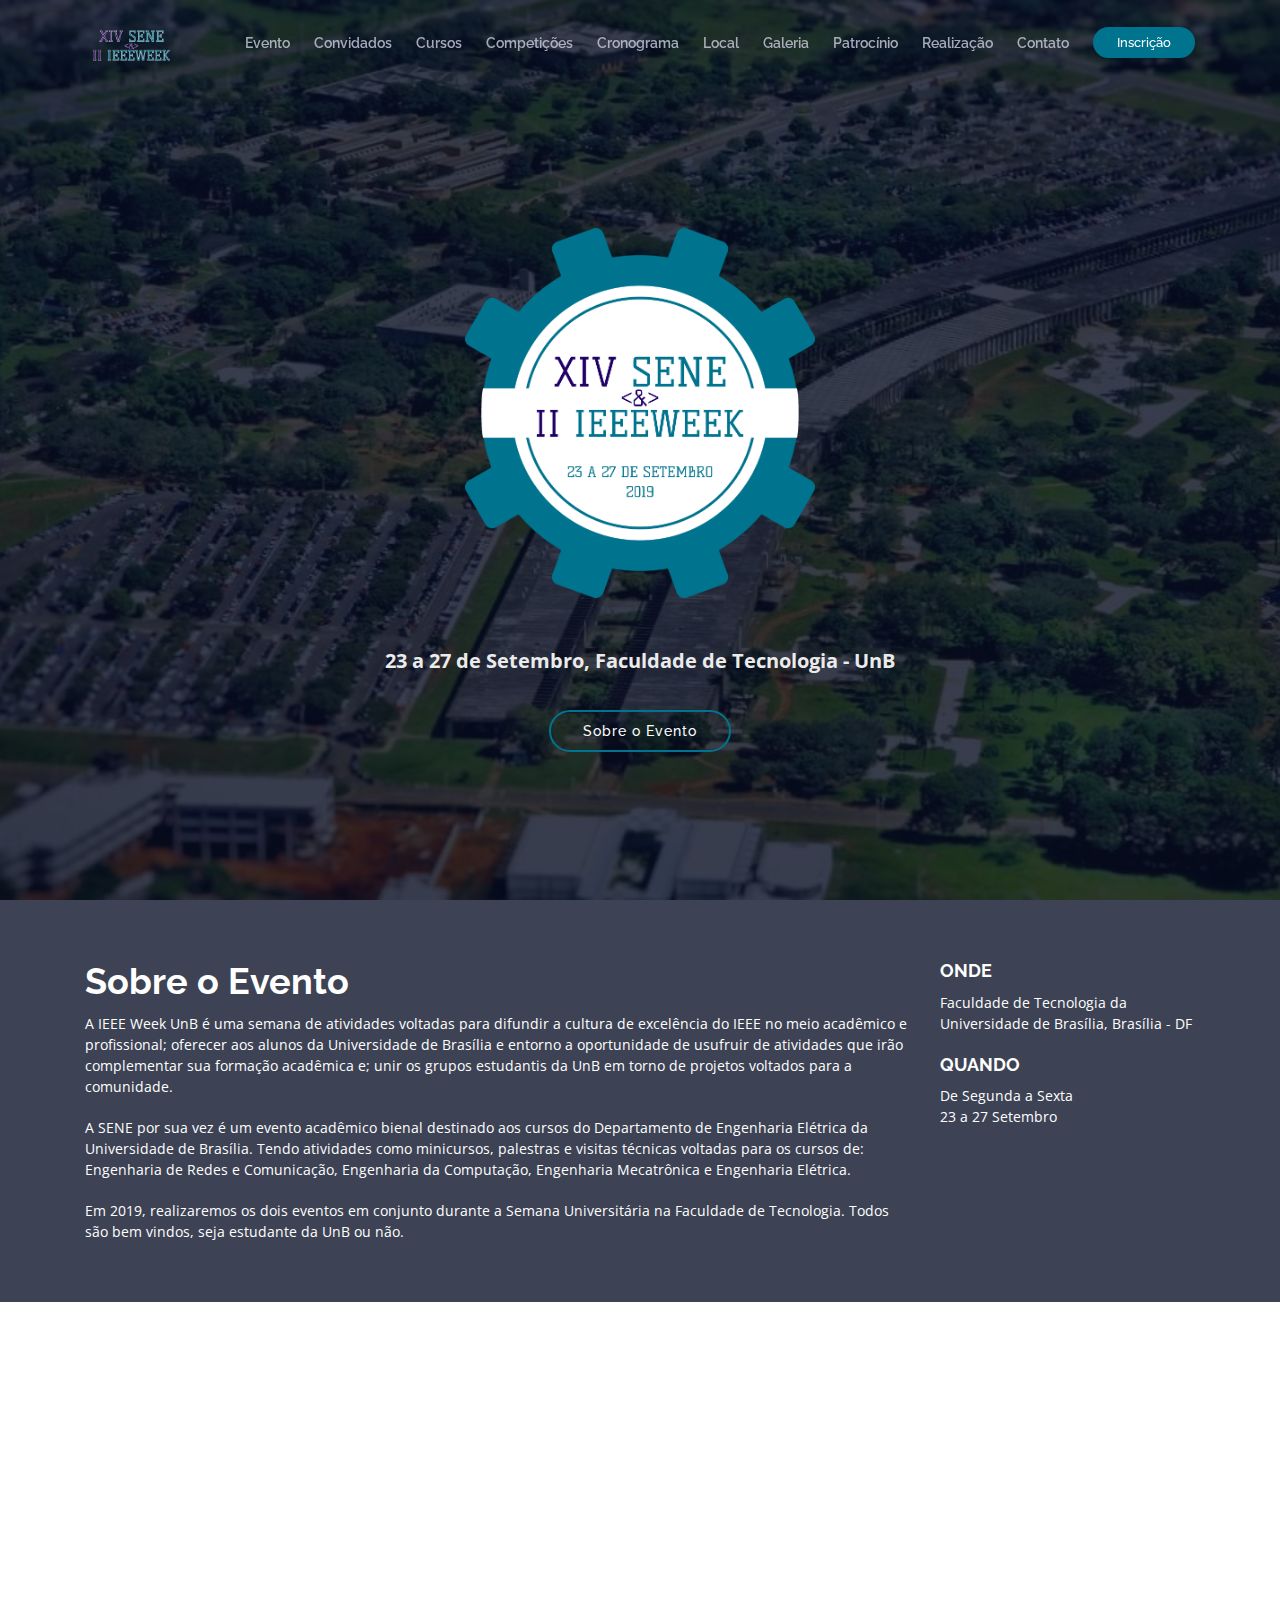
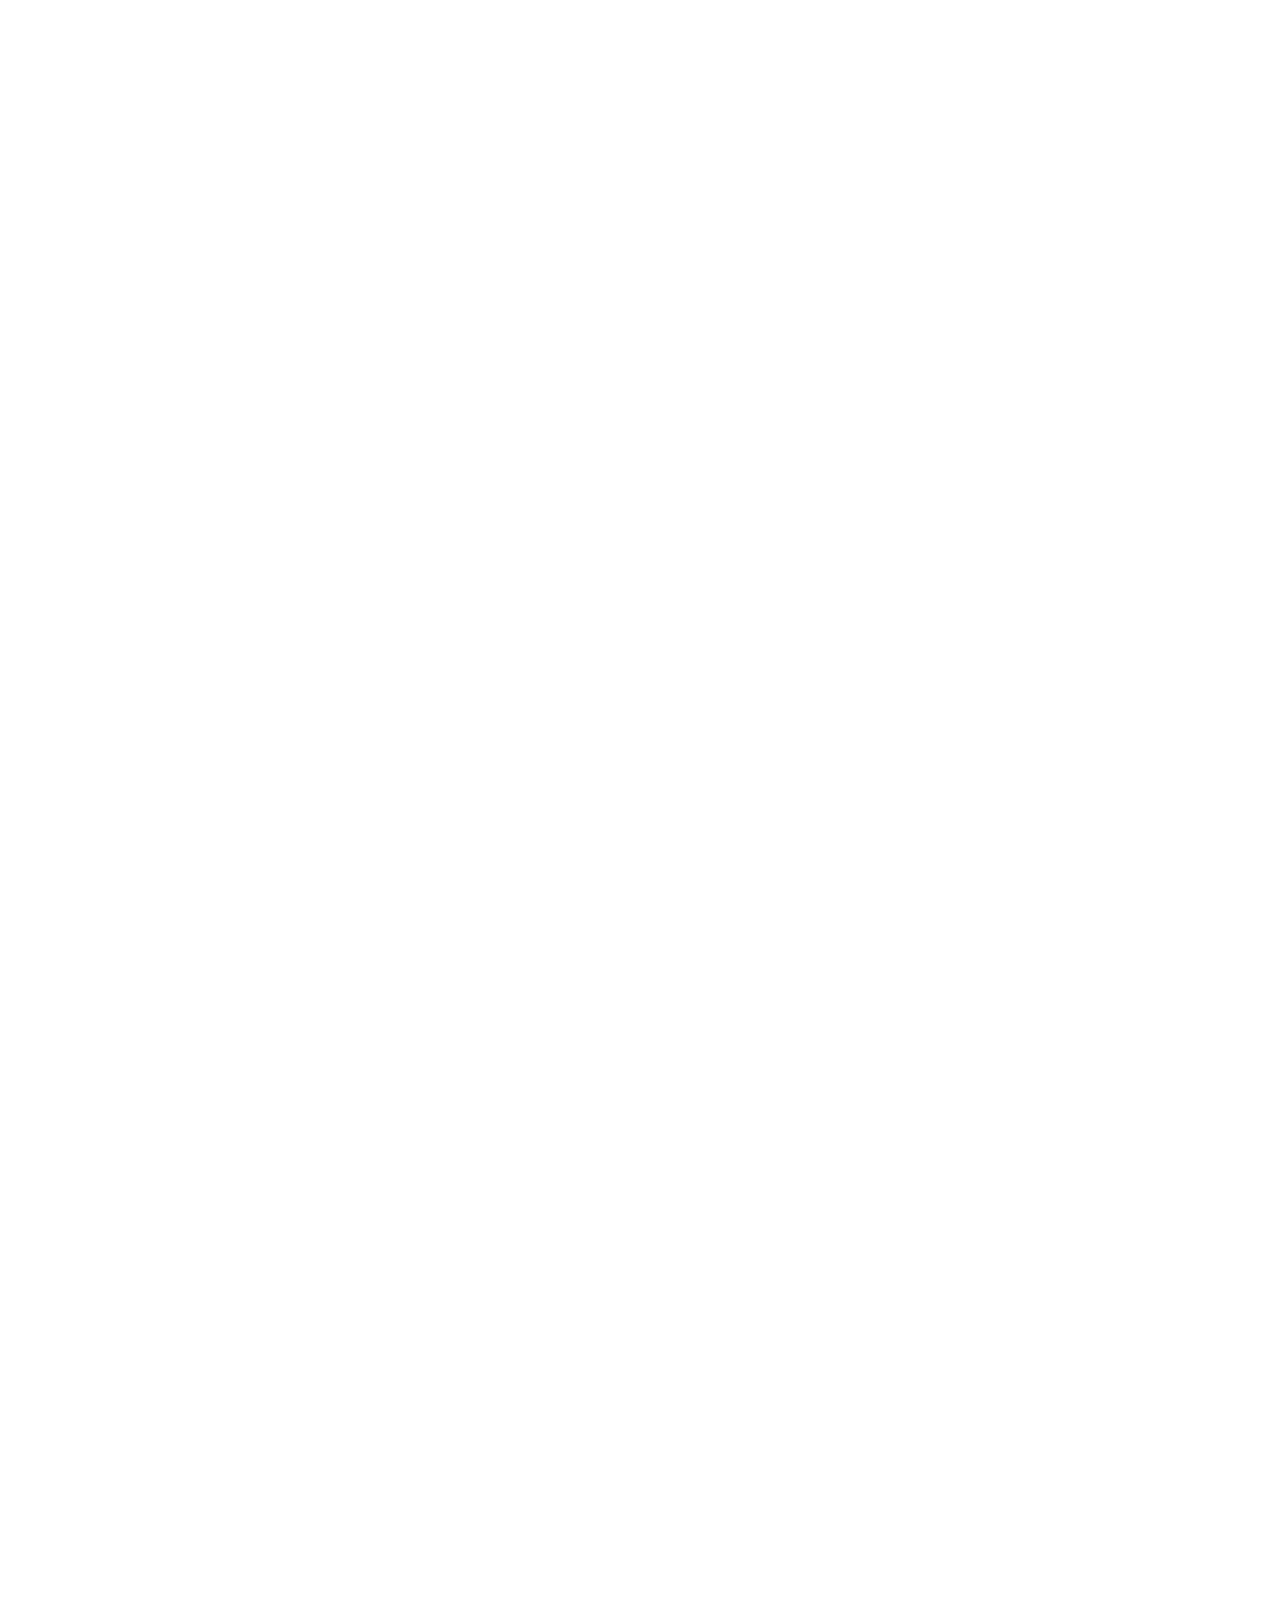
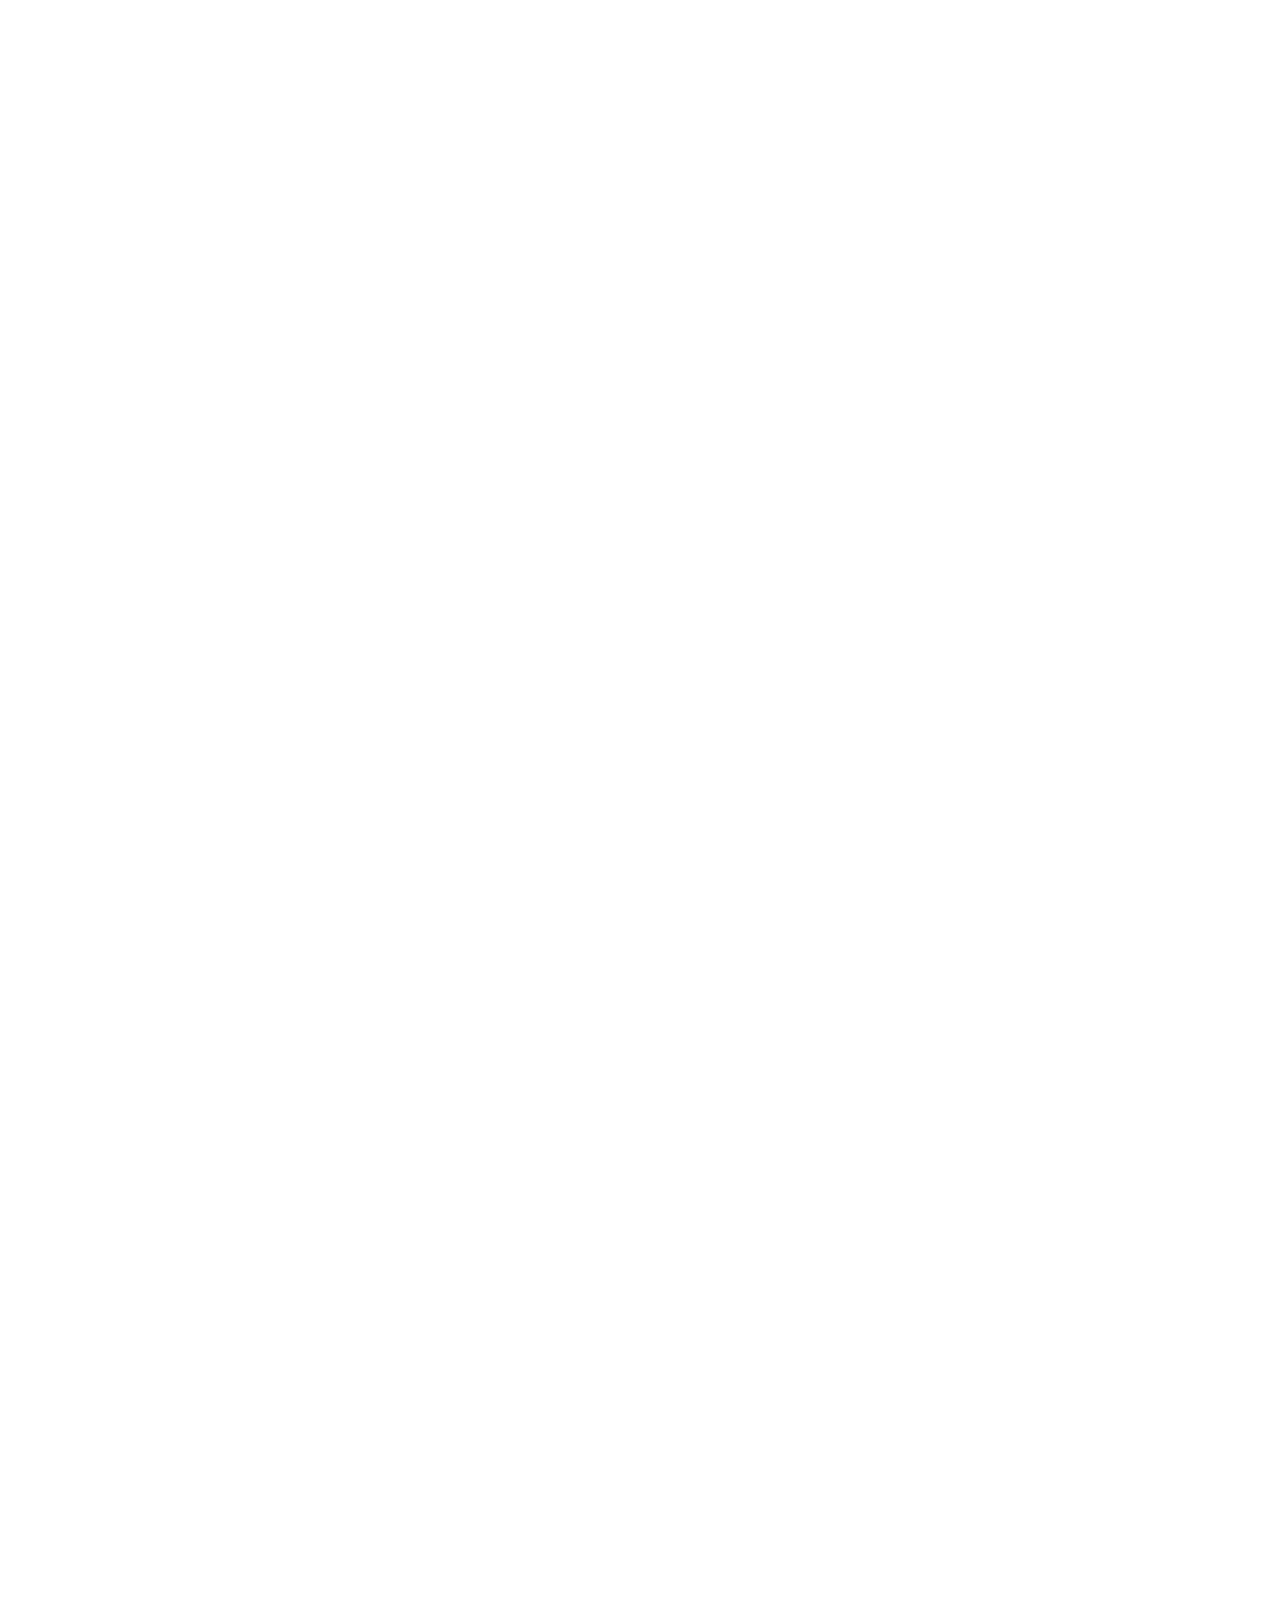
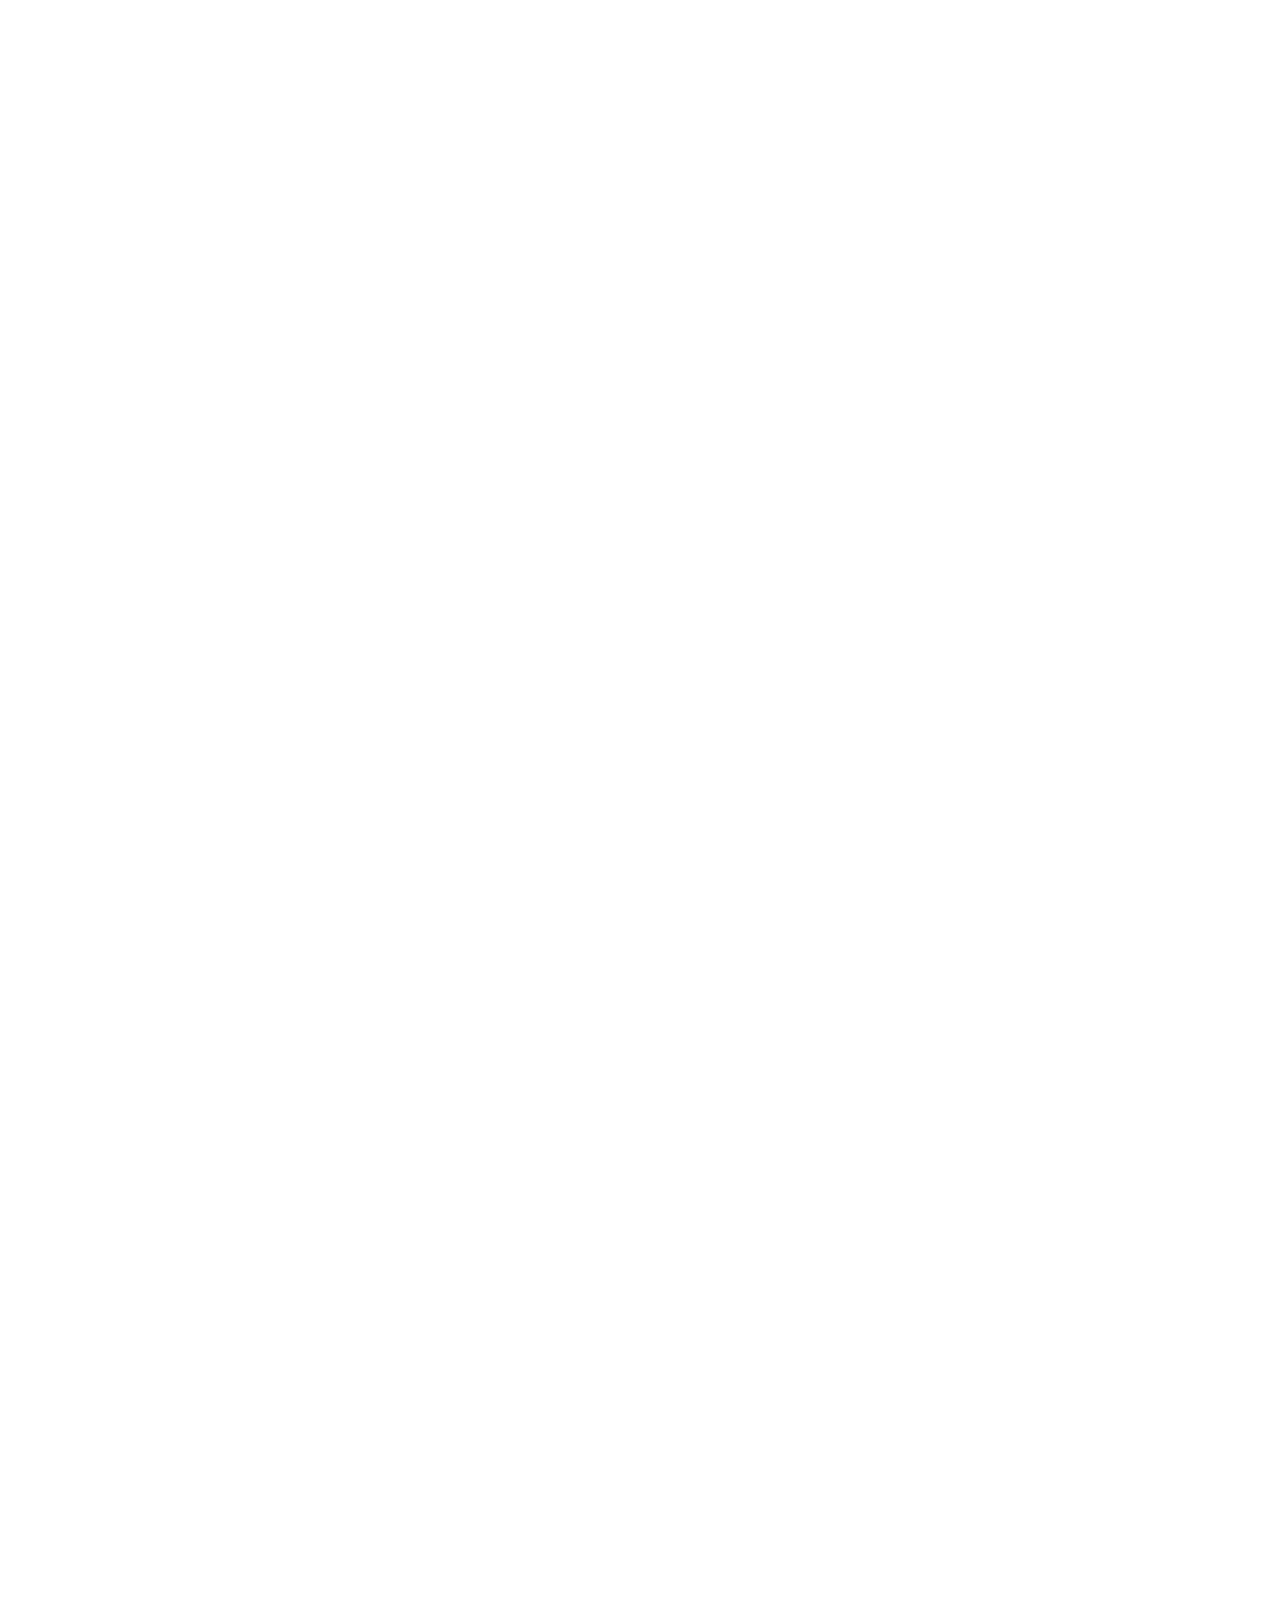
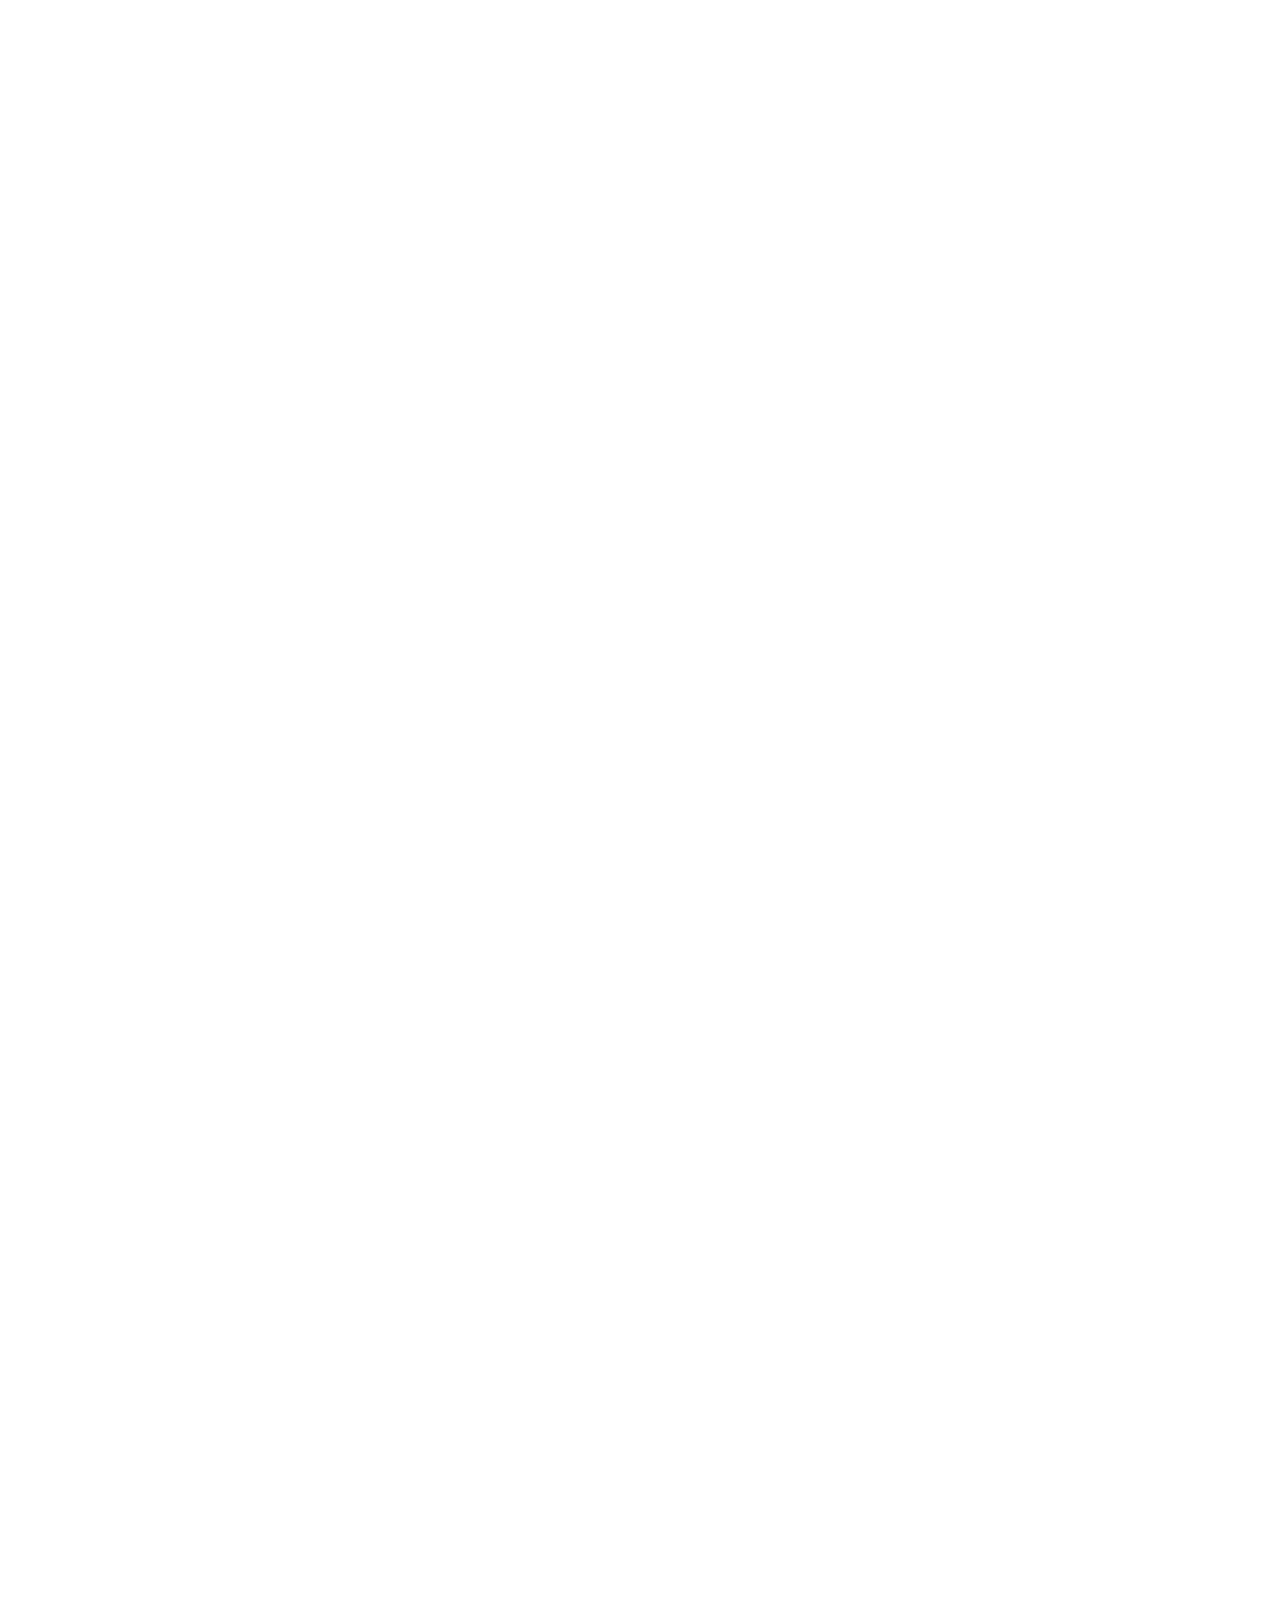
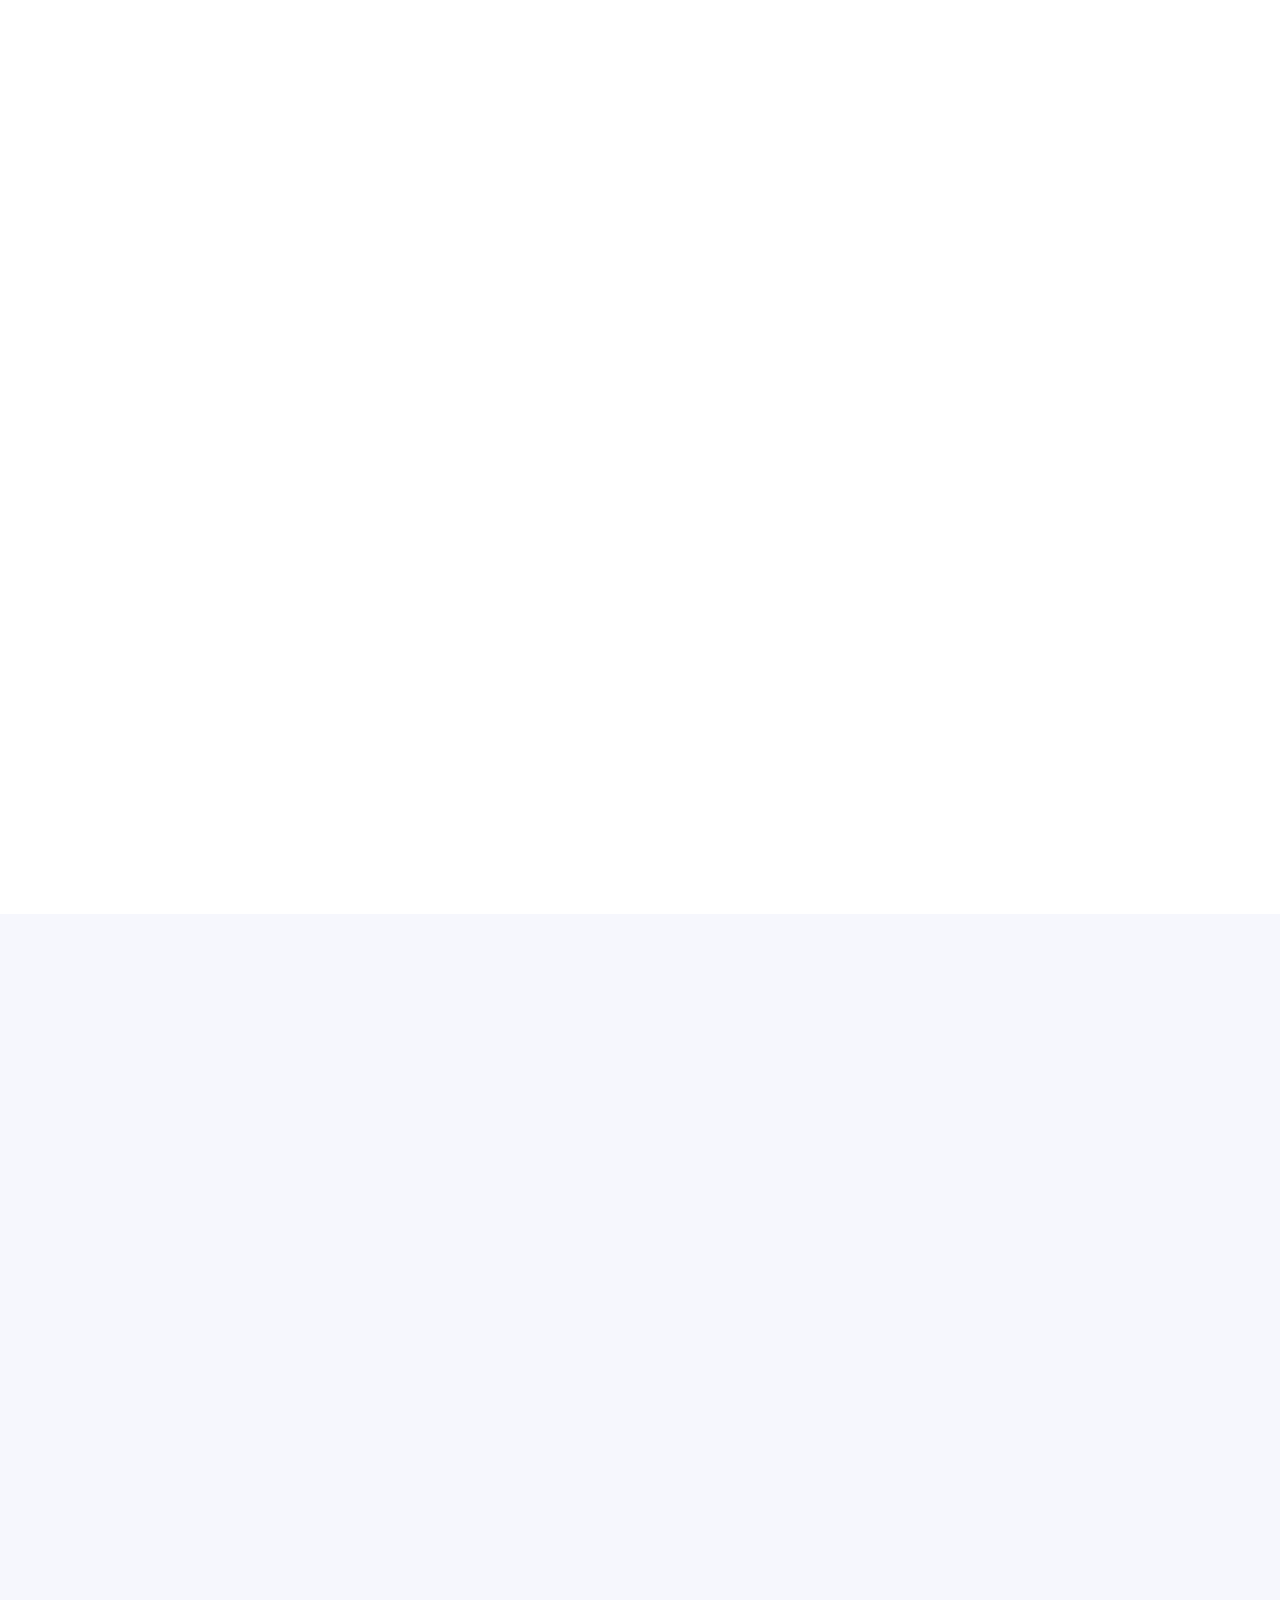
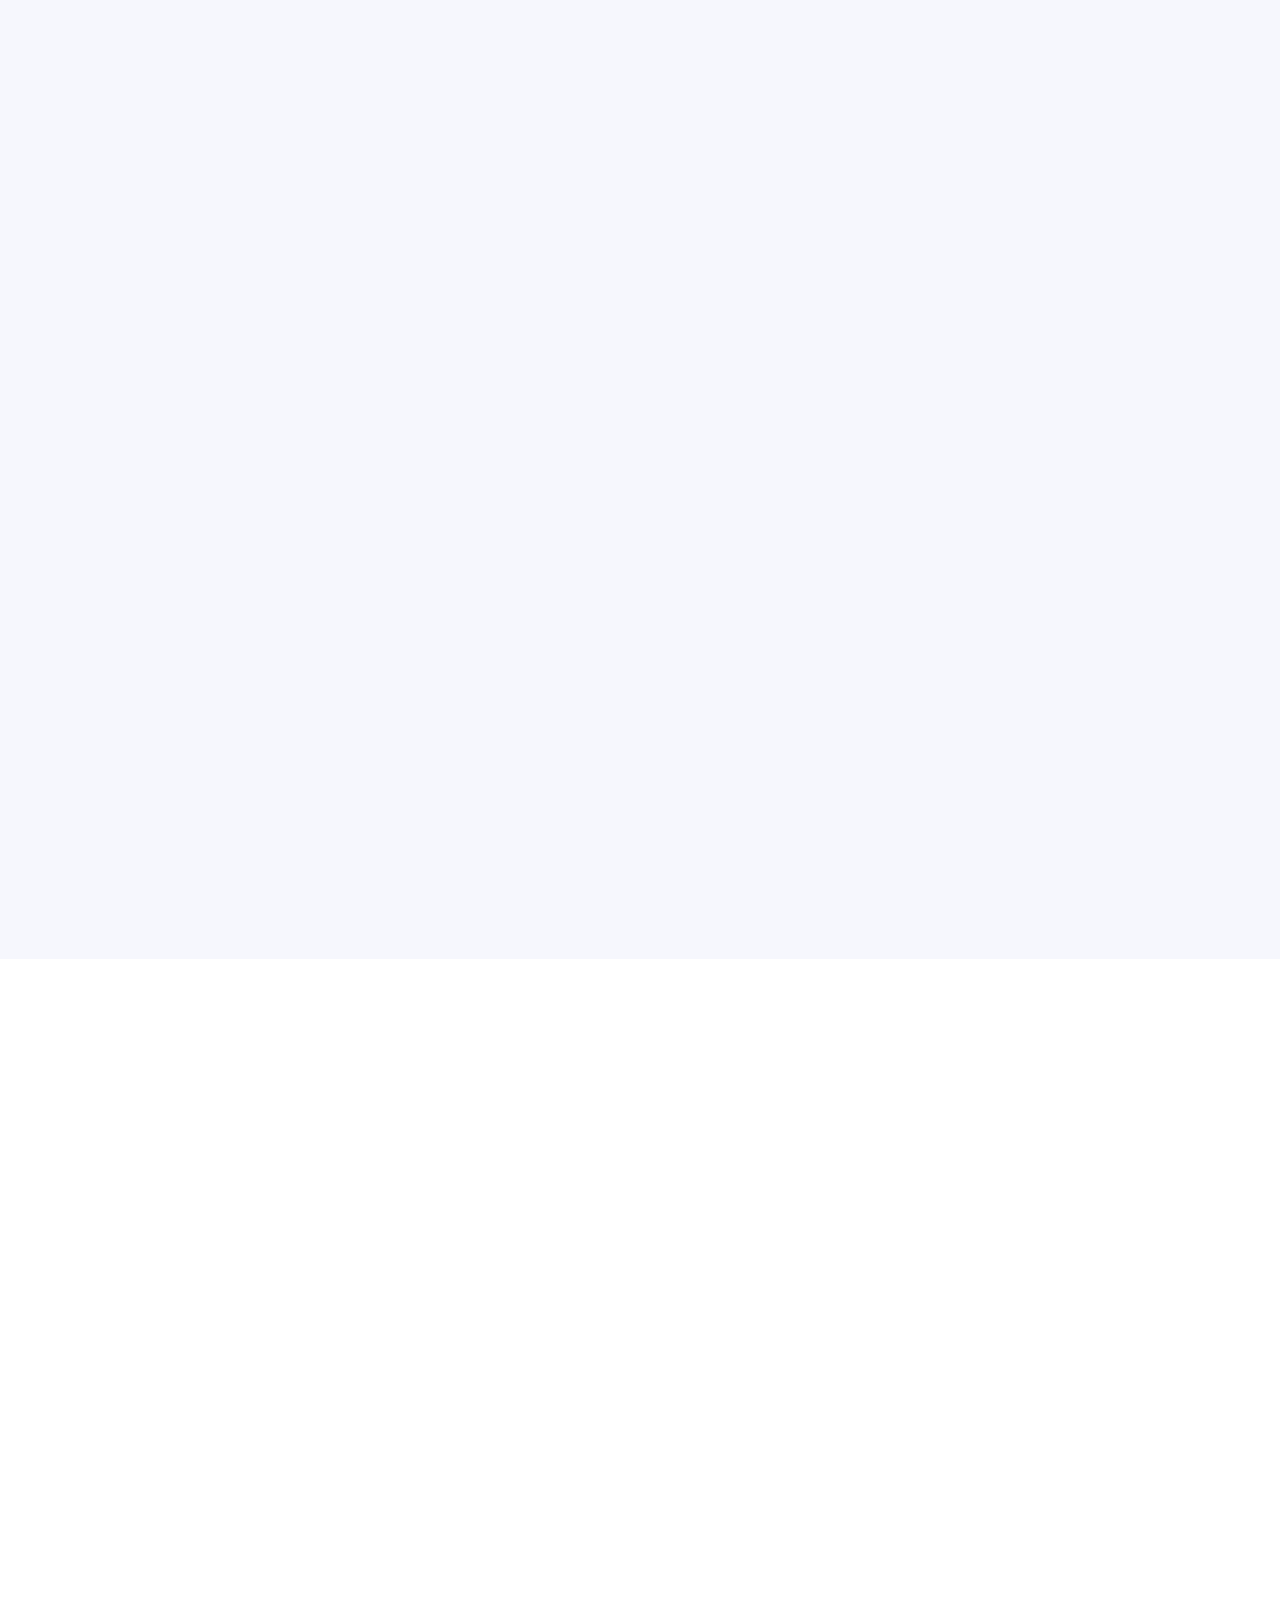
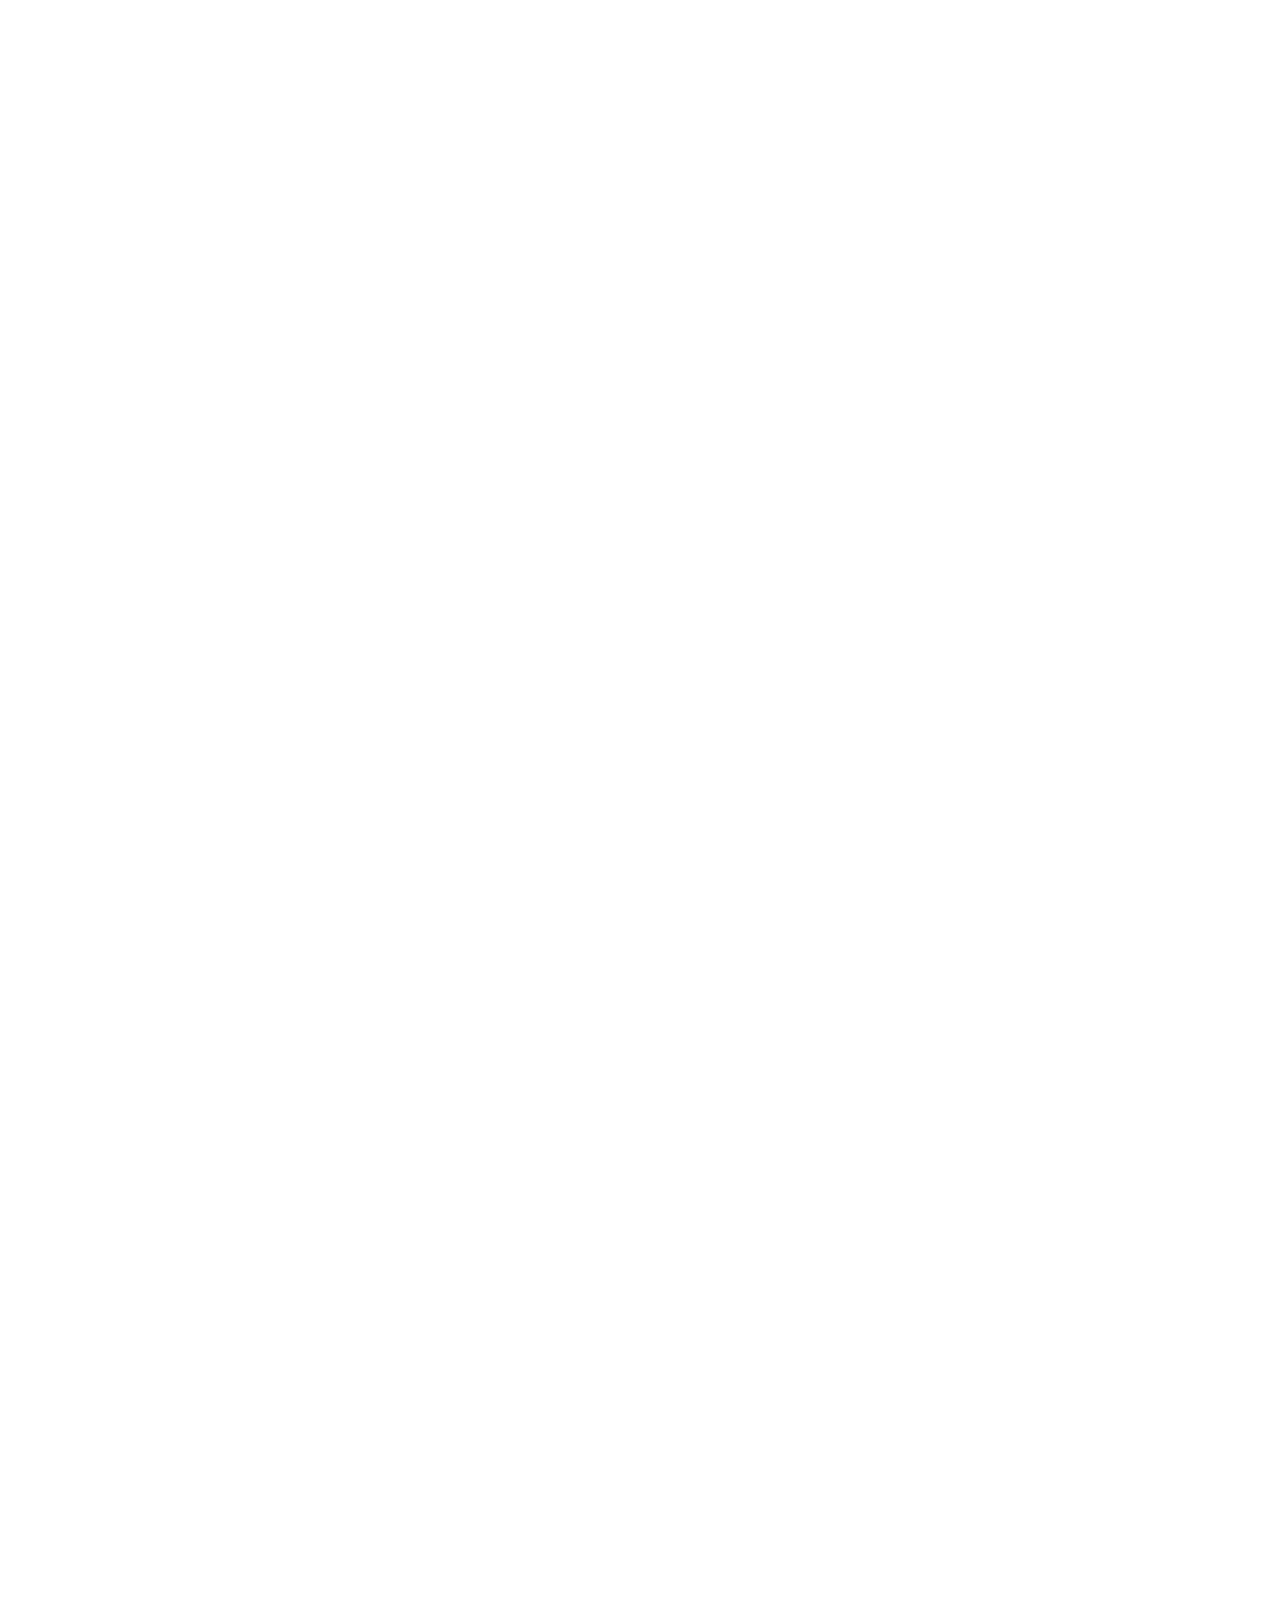
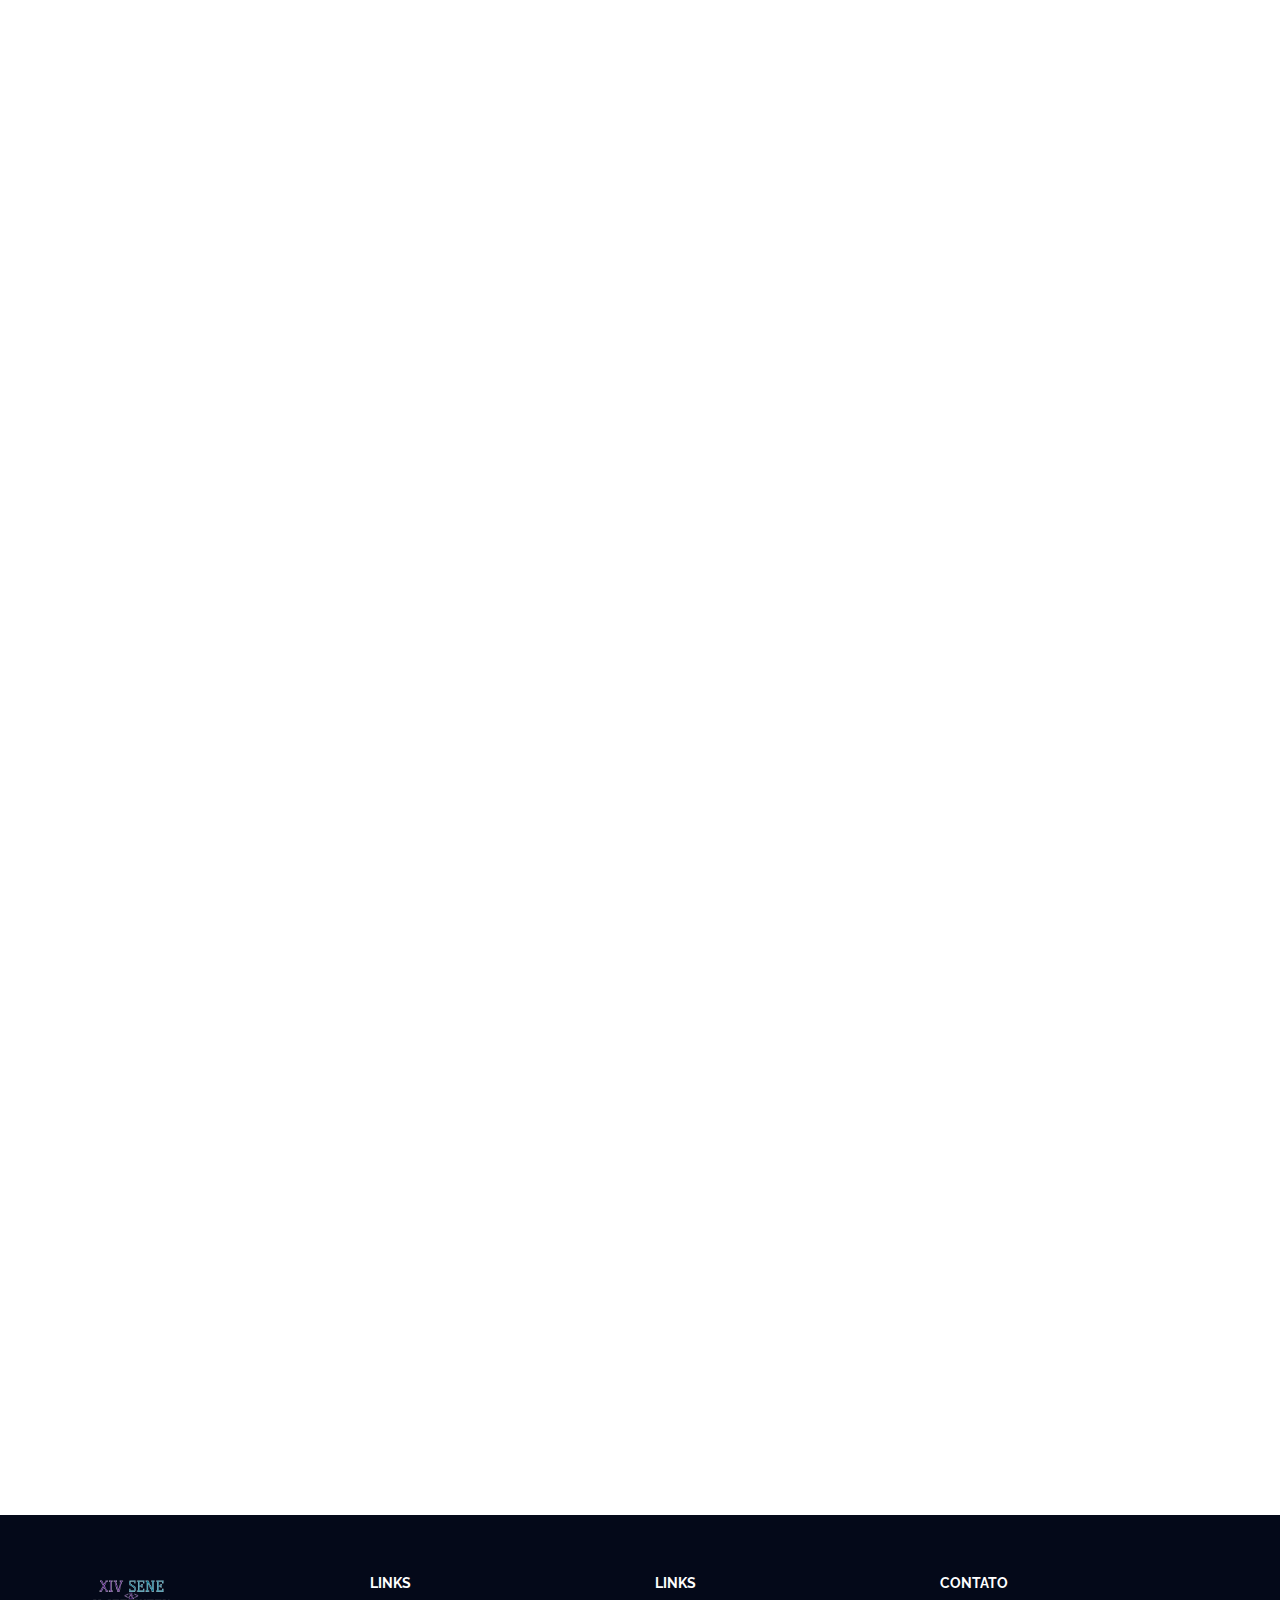
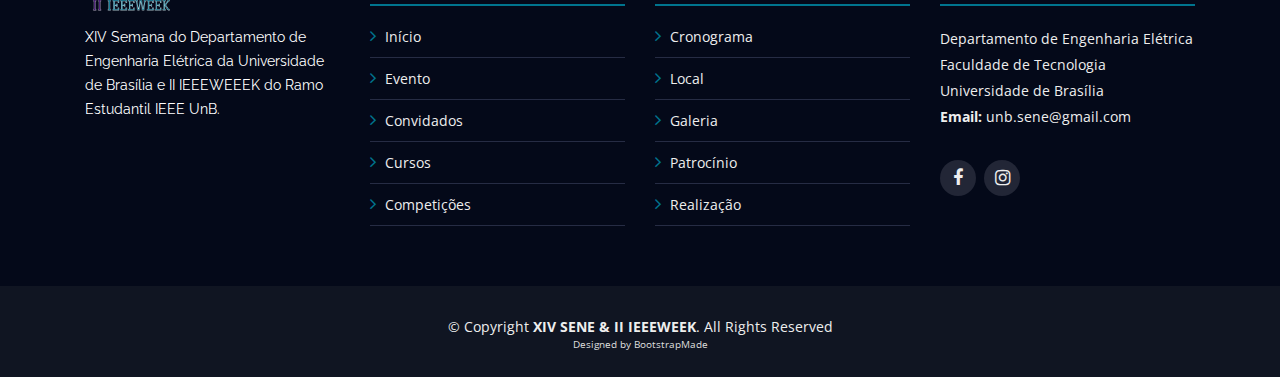
==== commit 71677a29: "add Fox ao patrocinio" ====
--- a/index.html
+++ b/index.html
@@ -1302,7 +1302,7 @@
                         </div>
                         <div class="col-md-2"></div>
                         <div class="col-md-10">
-                            <h4>Estratégia de Propriedade intelectual para startups de tecnologia. <span>Palestrante</span>
+                            <h4>Estratégia de Propriedade intelectual para startups de tecnologia. <span>Estela A. Ribeiro</span>
                             </h4>
                             <p>Local: Sala 16/15</p>
                         </div>
@@ -1563,6 +1563,16 @@
                         </a>
                     </div>
                 </div>
+                <div class="col-md-4"></div>
+                <div class="col-md-4">
+                    <div>
+                        <a target="_blank" href="http://www.foxengenharia.com.br/">
+                            <img title="FOX Engenharia e Consultoria" style="max-width: 300px;"
+                                 src="img/supporters/fox.png" class="img-fluid" alt="Fox Engenharia e Consultoria">
+                        </a>
+                    </div>
+                </div>
+                <div class="col-md-4"></div>
             </div>
         </div>
     </section>
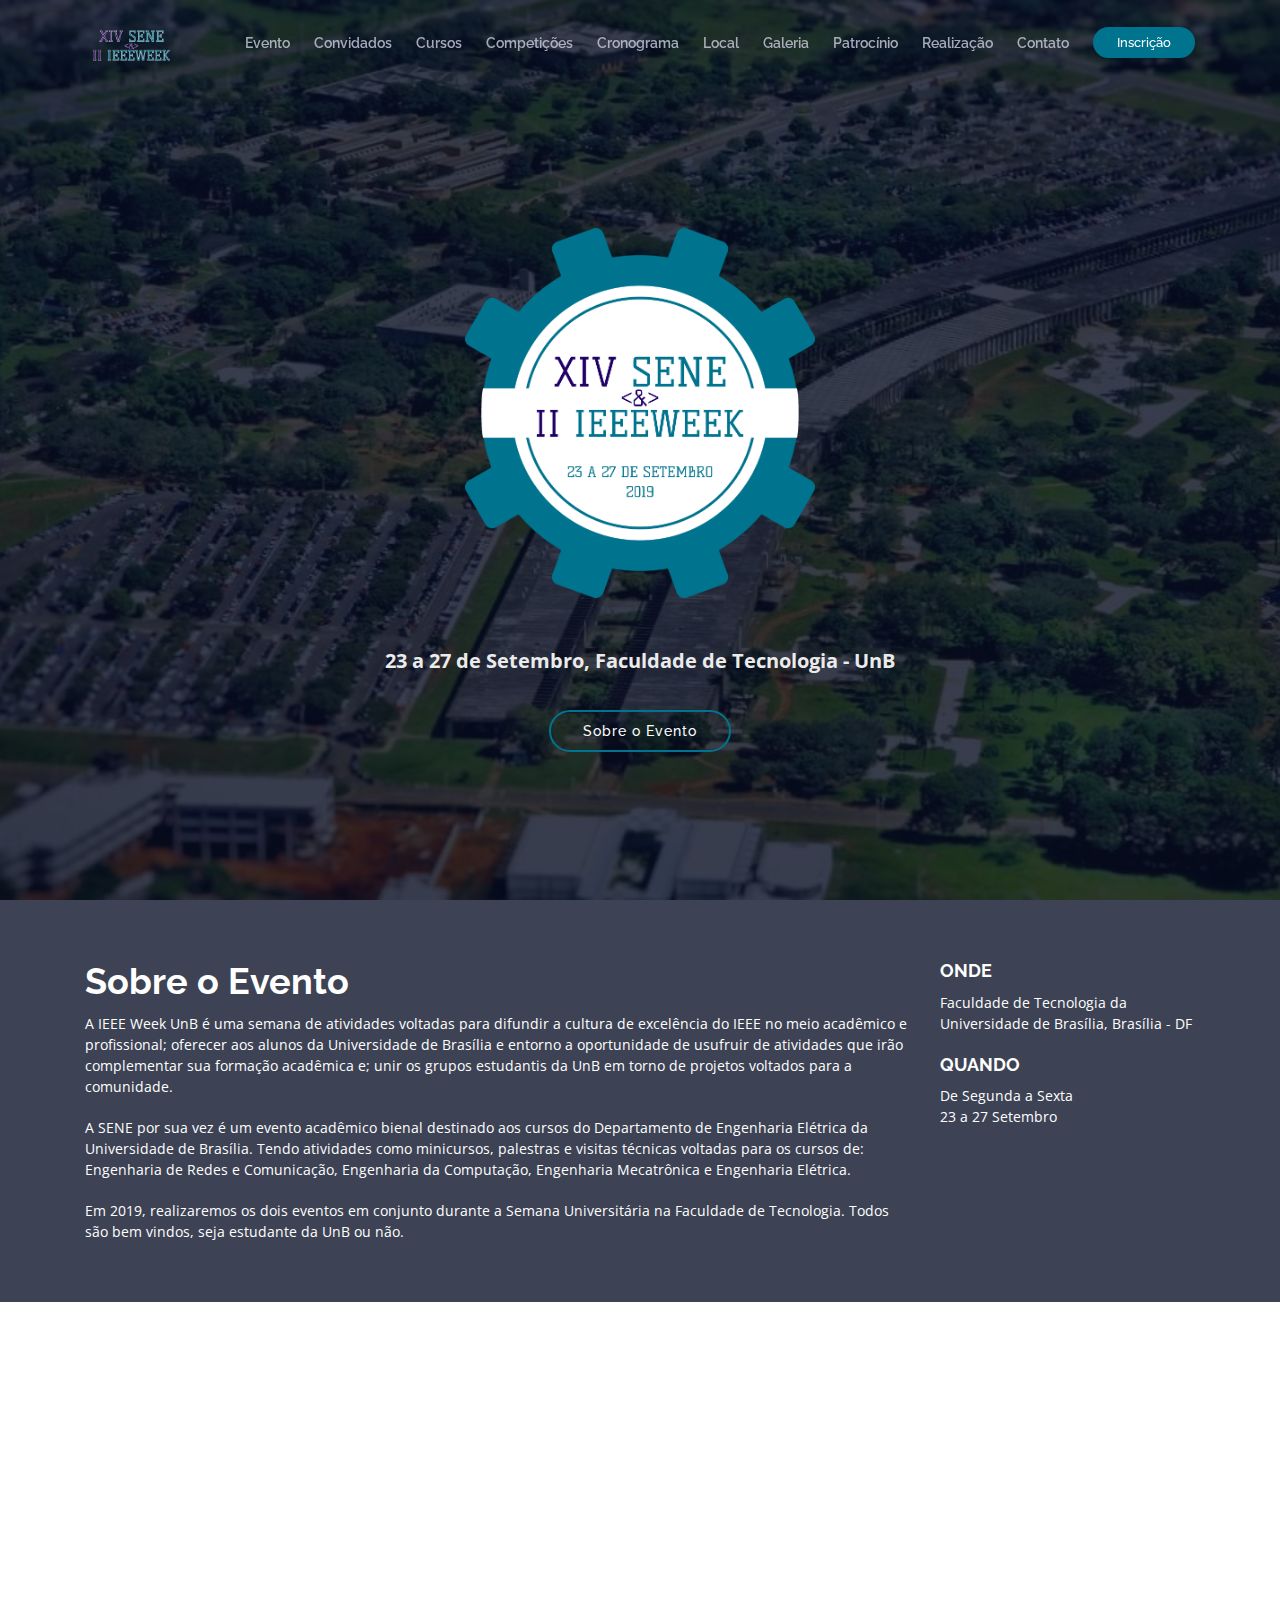
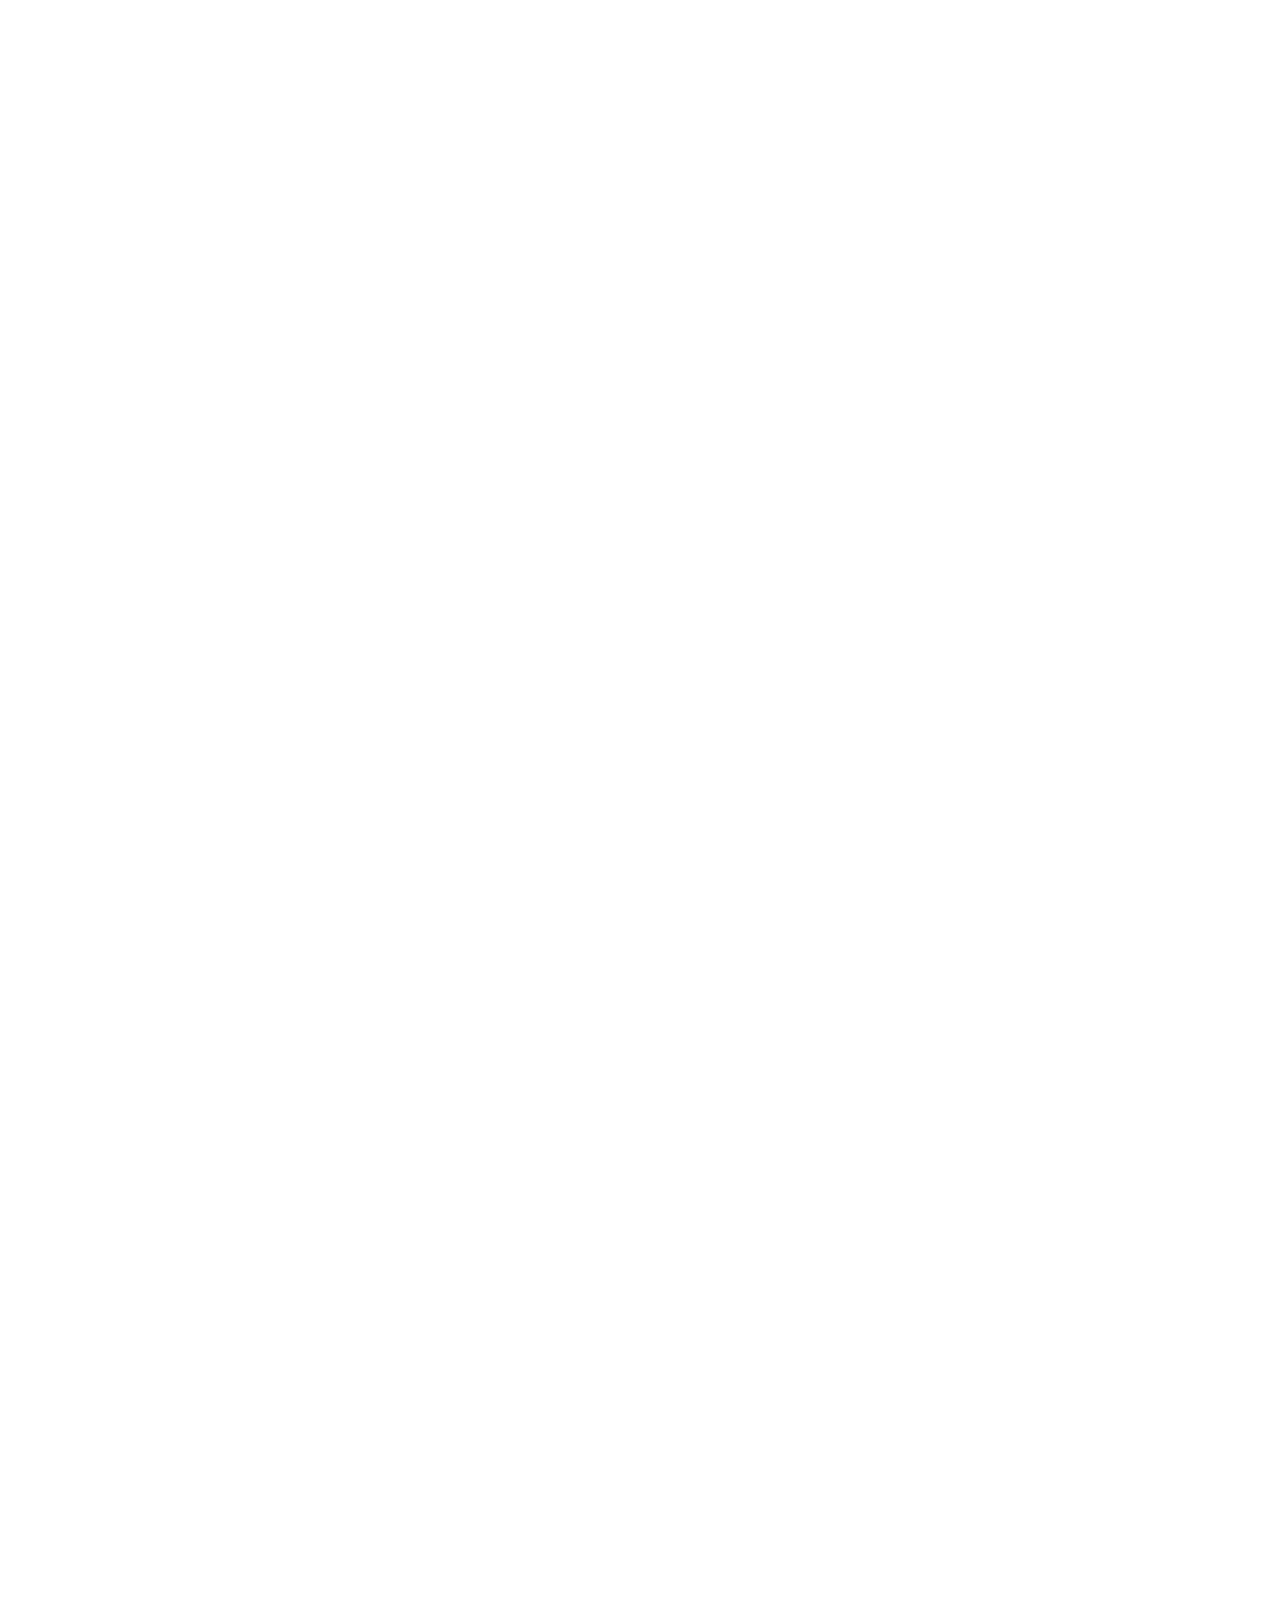
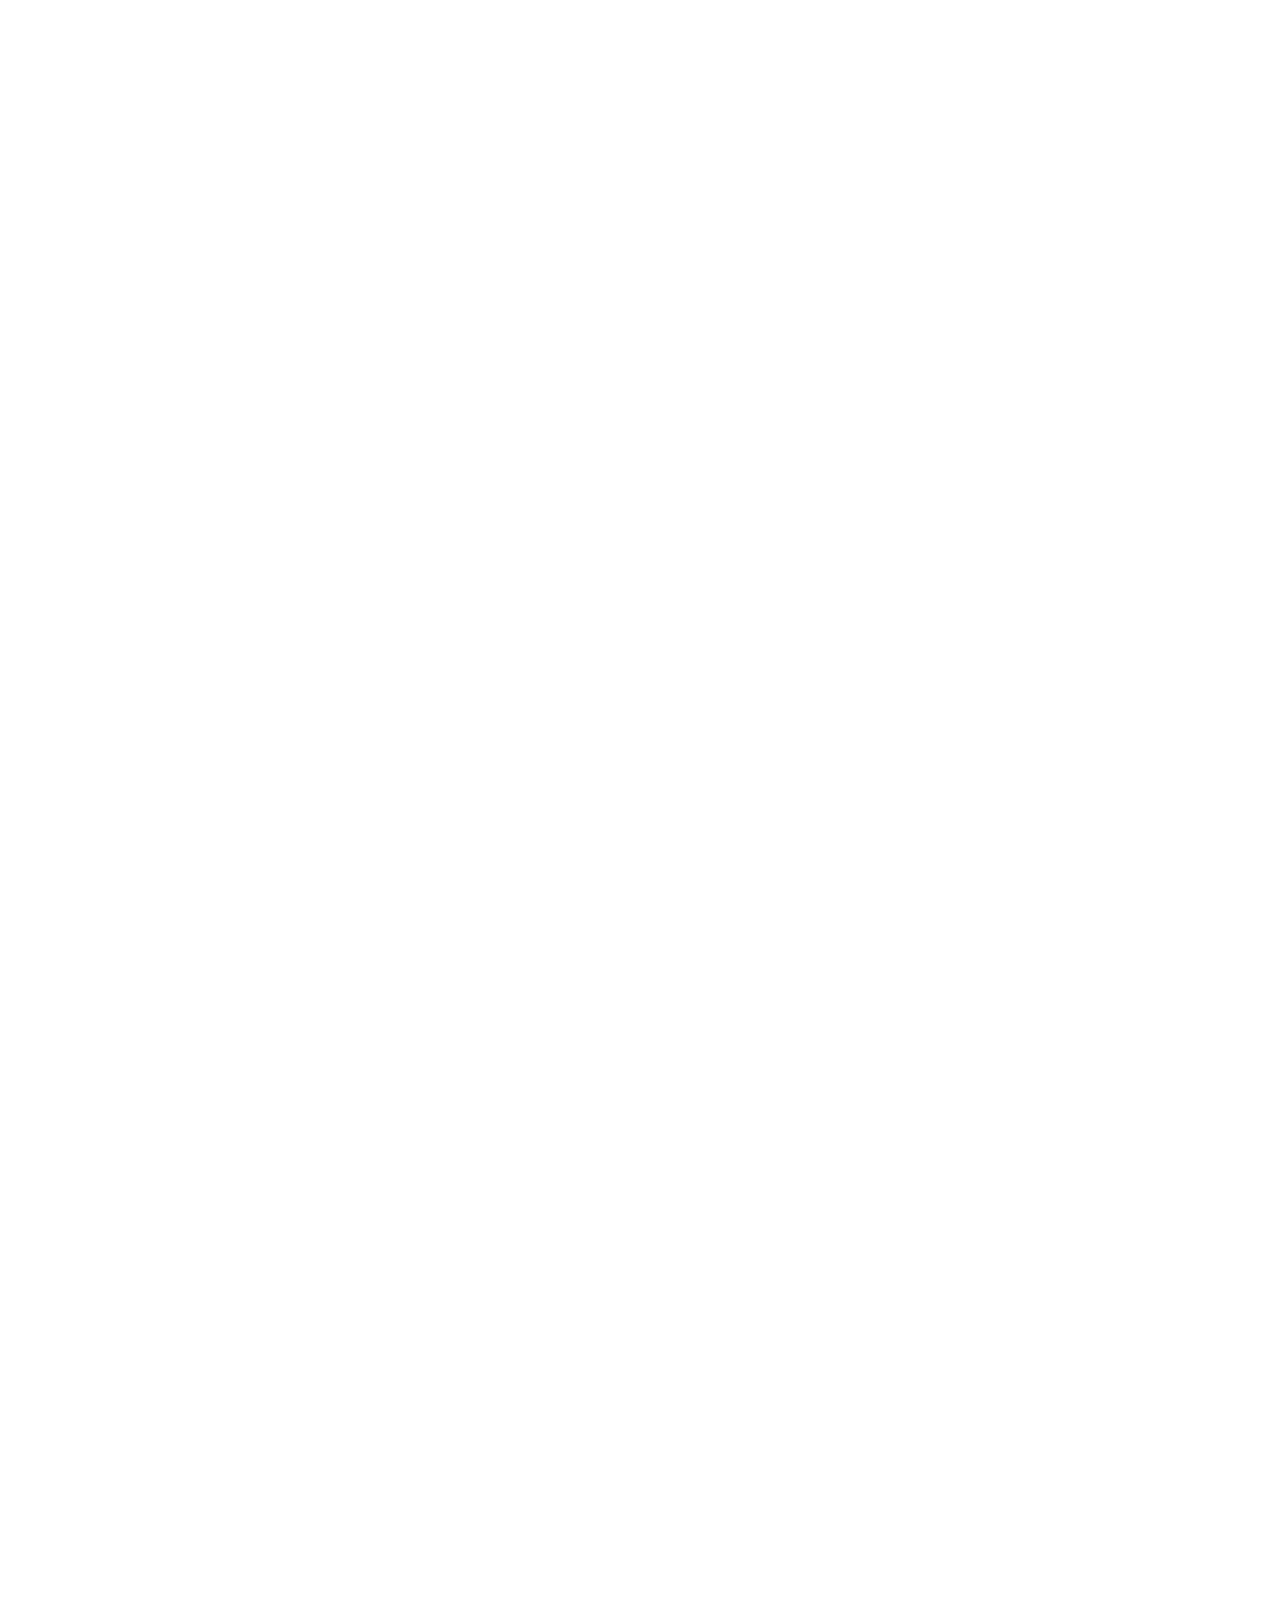
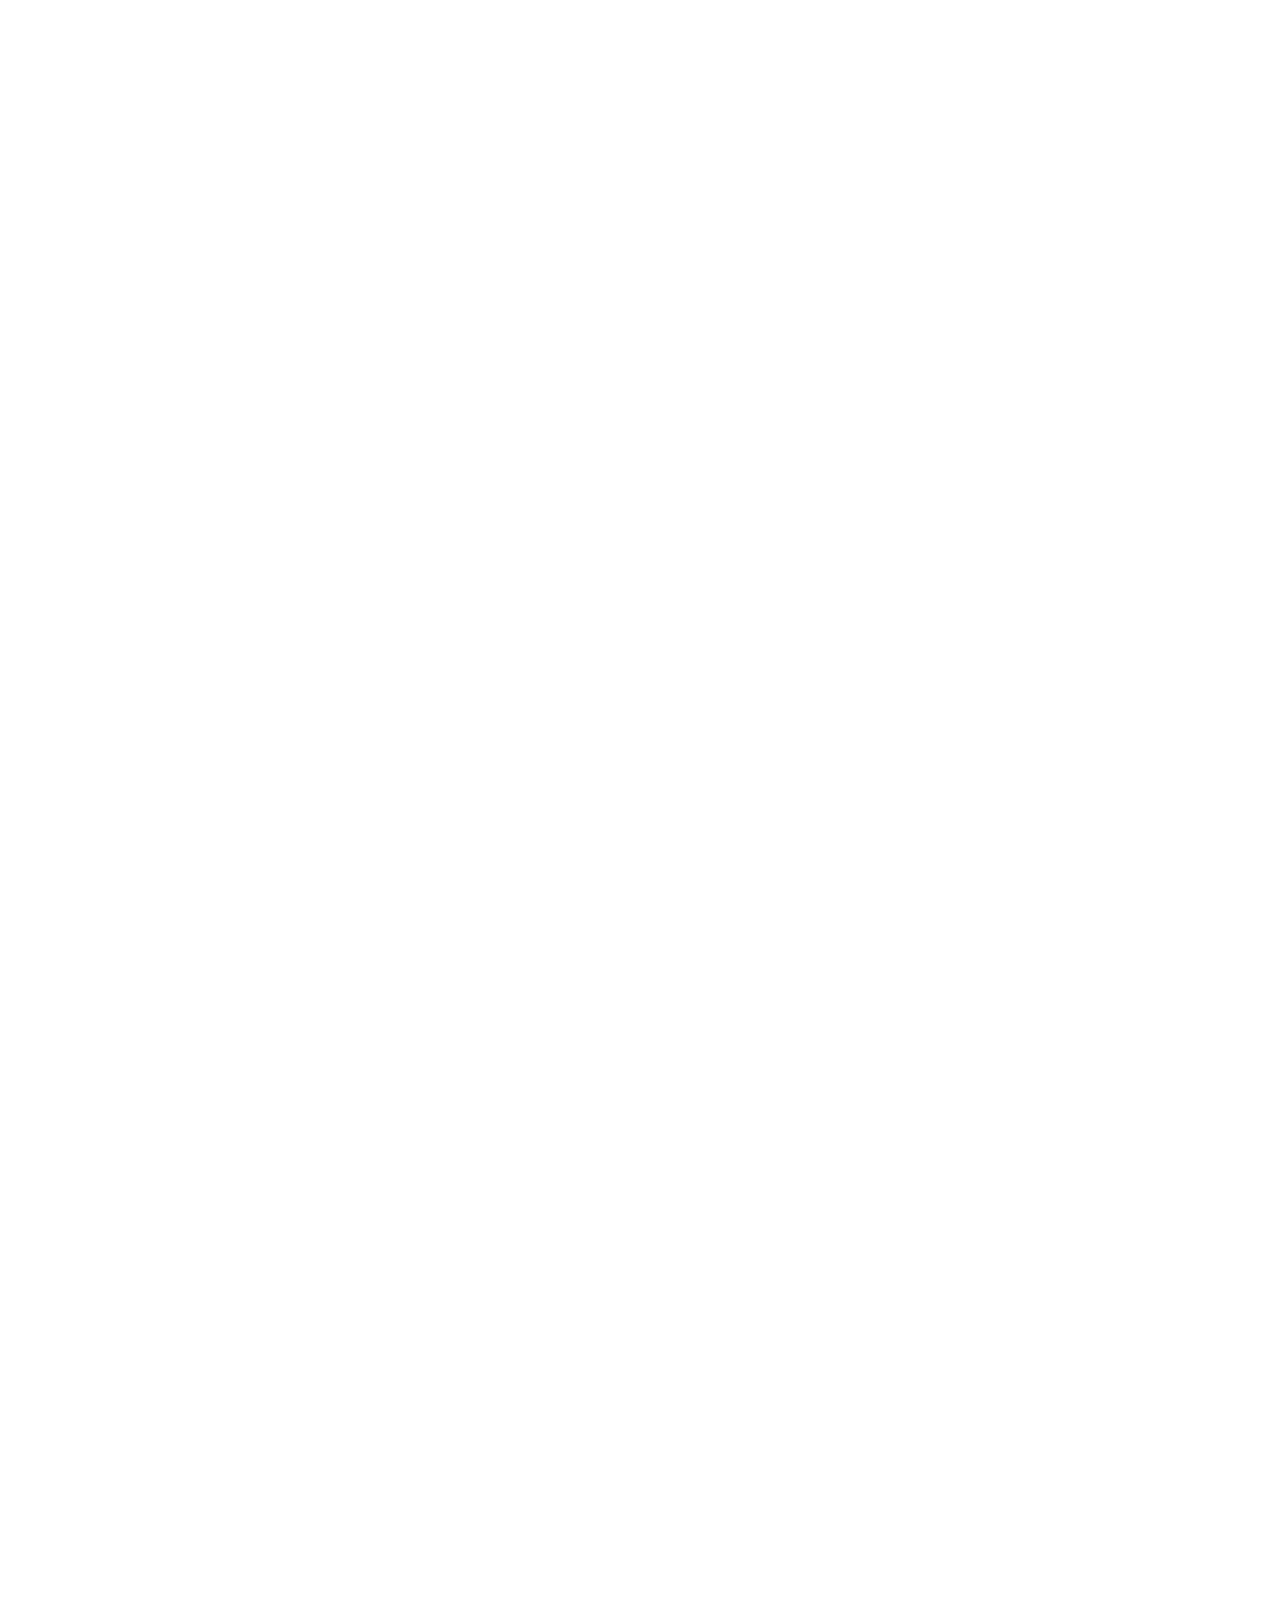
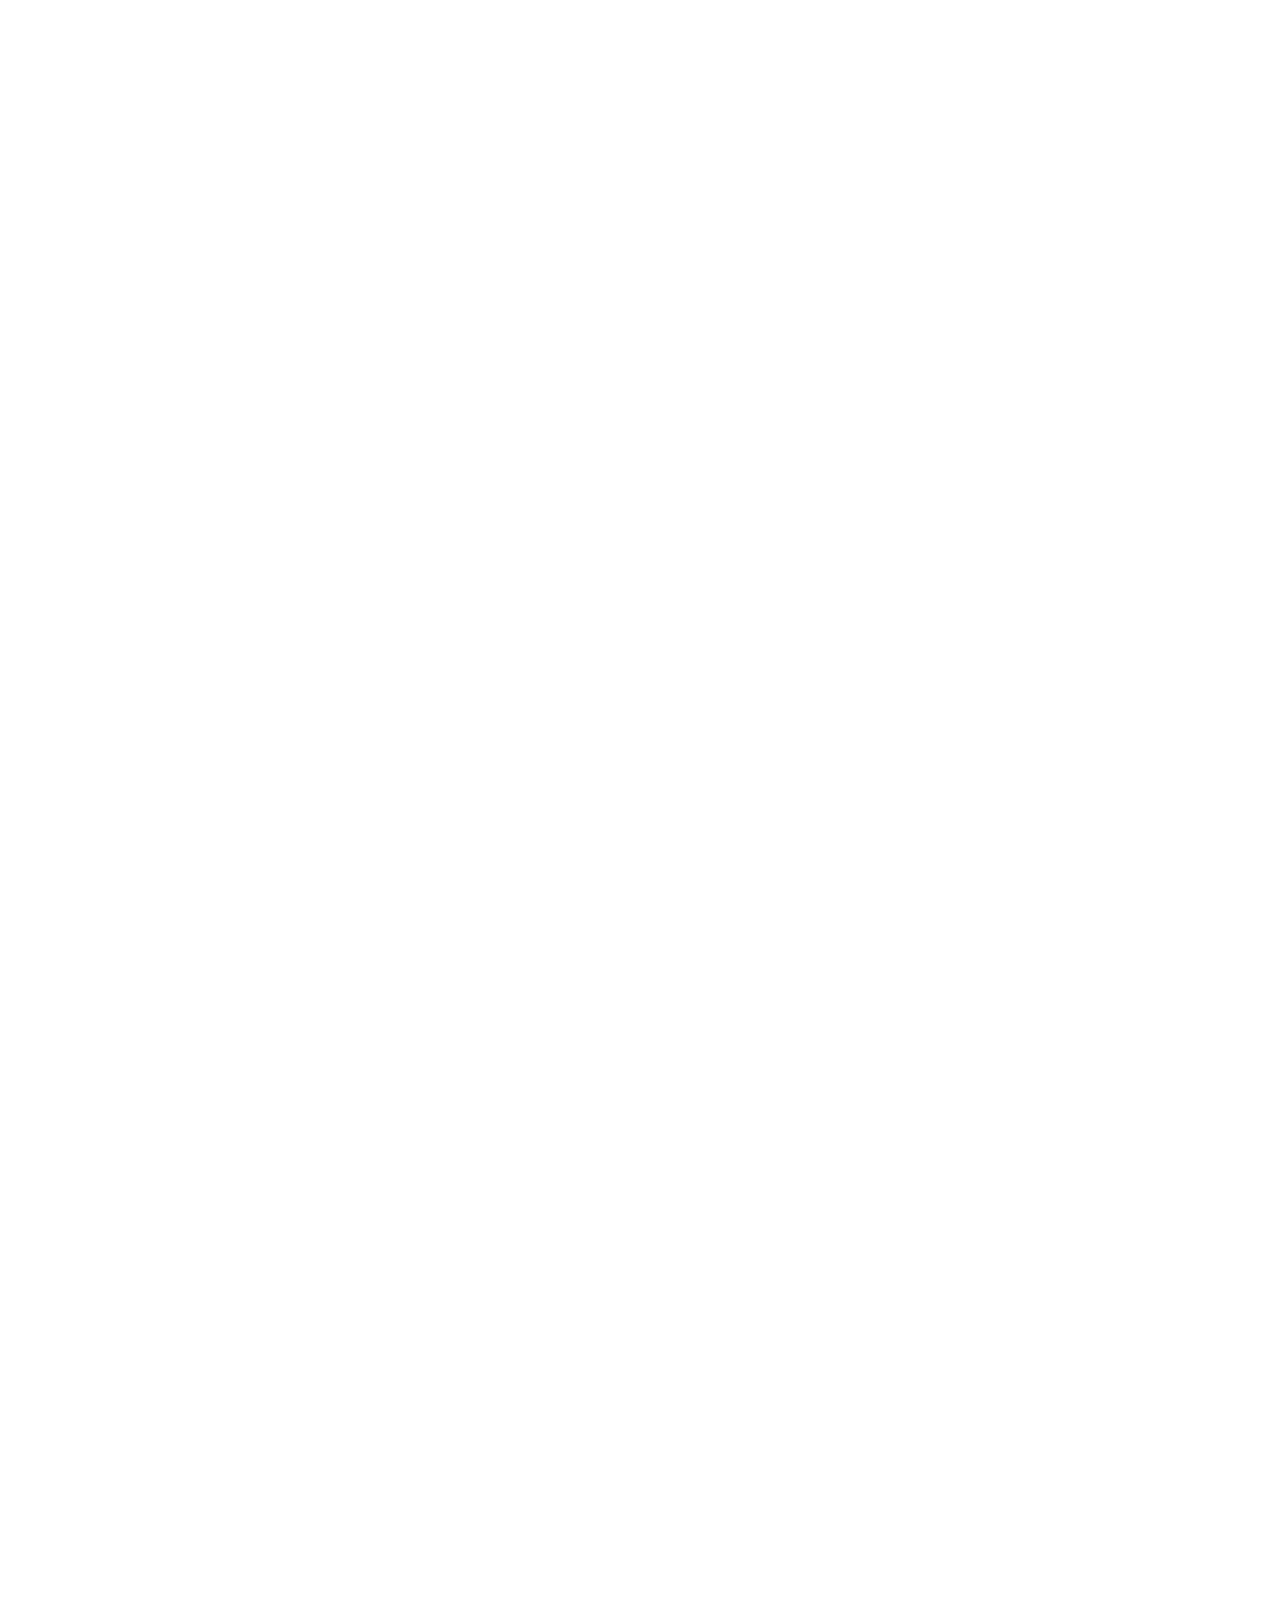
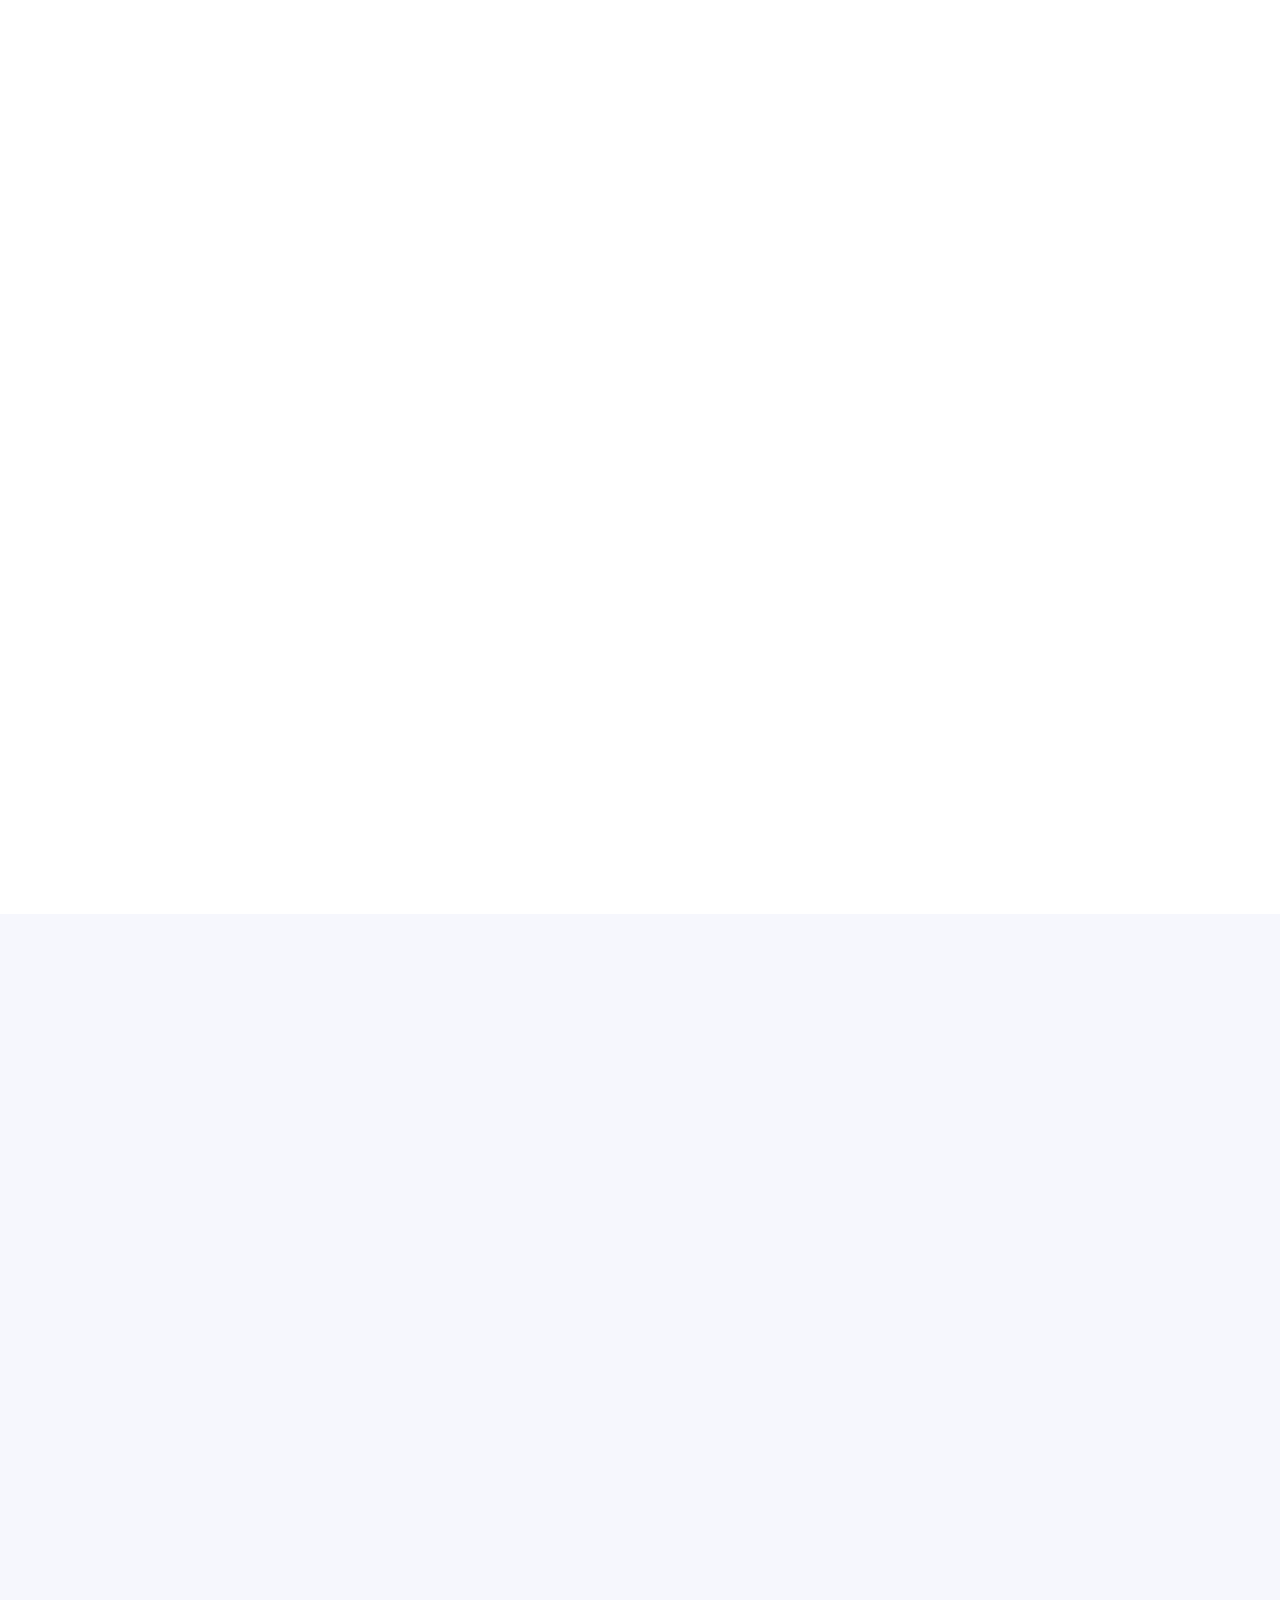
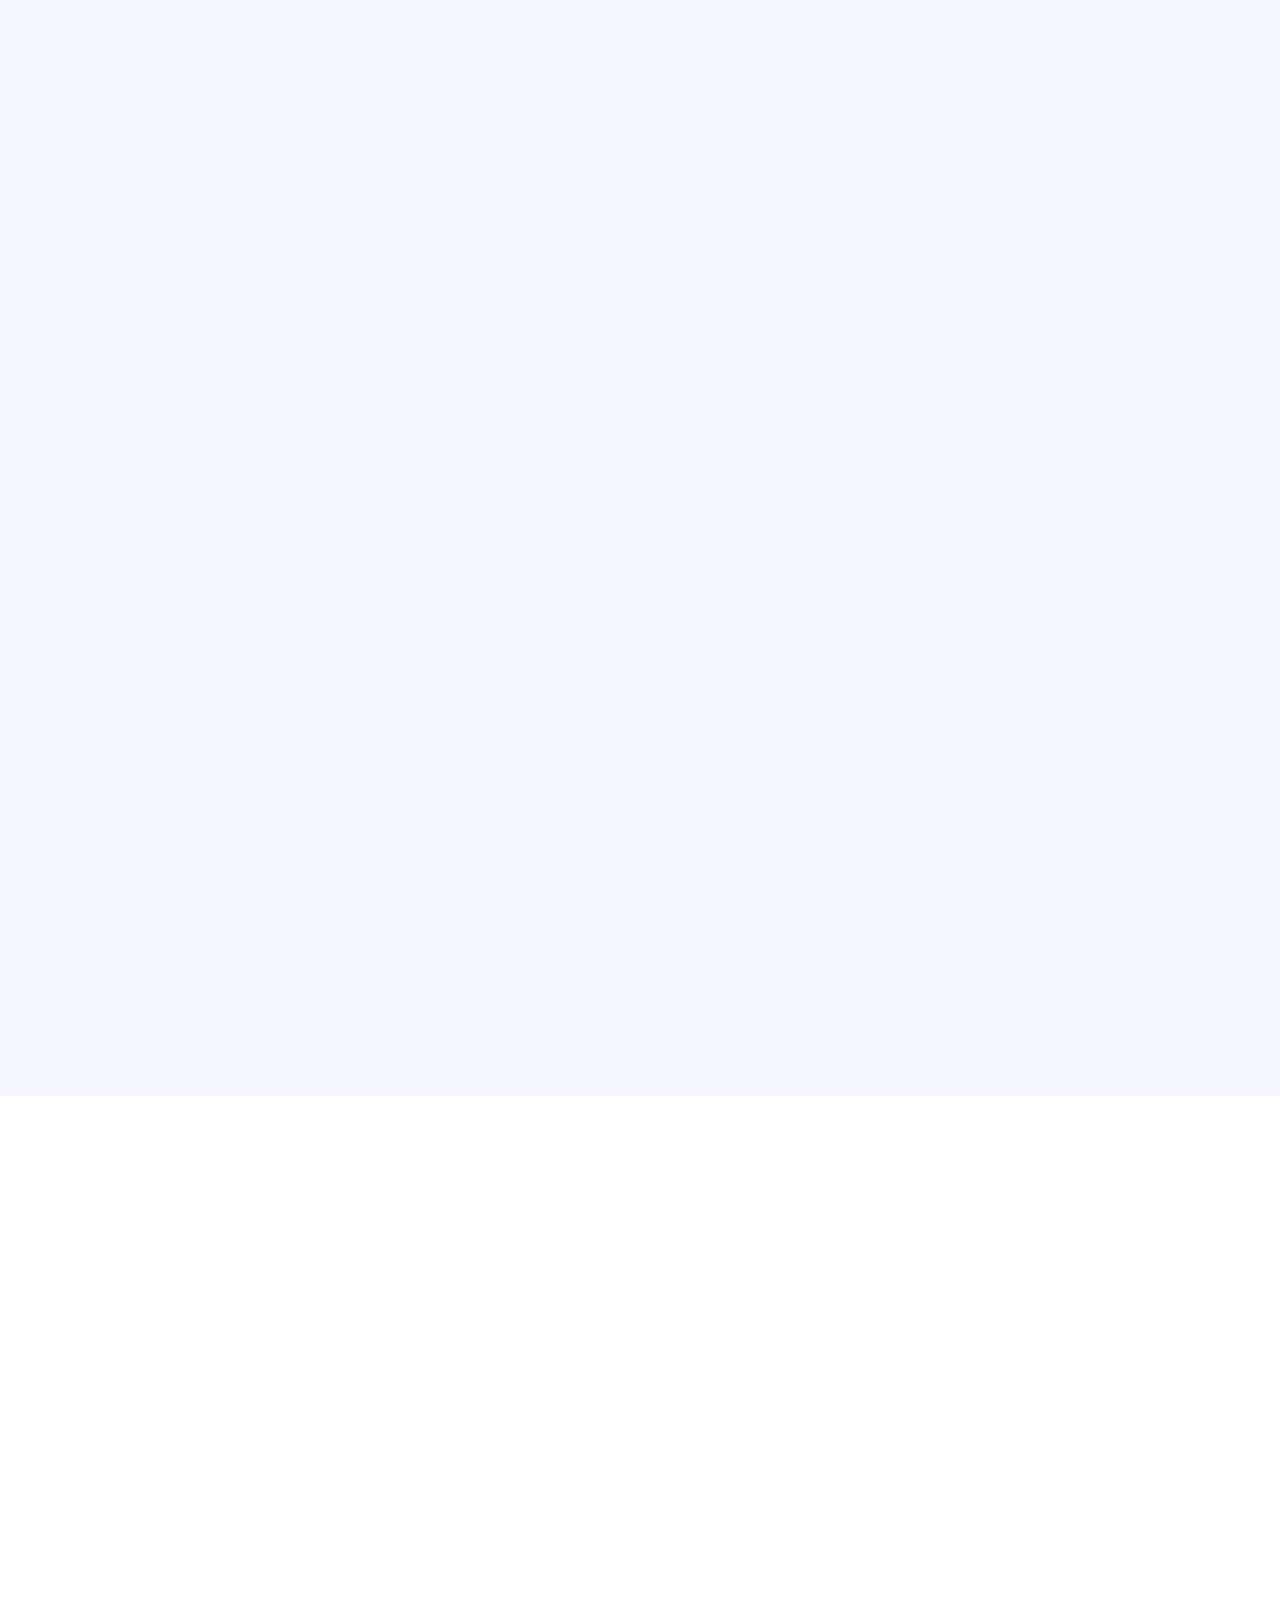
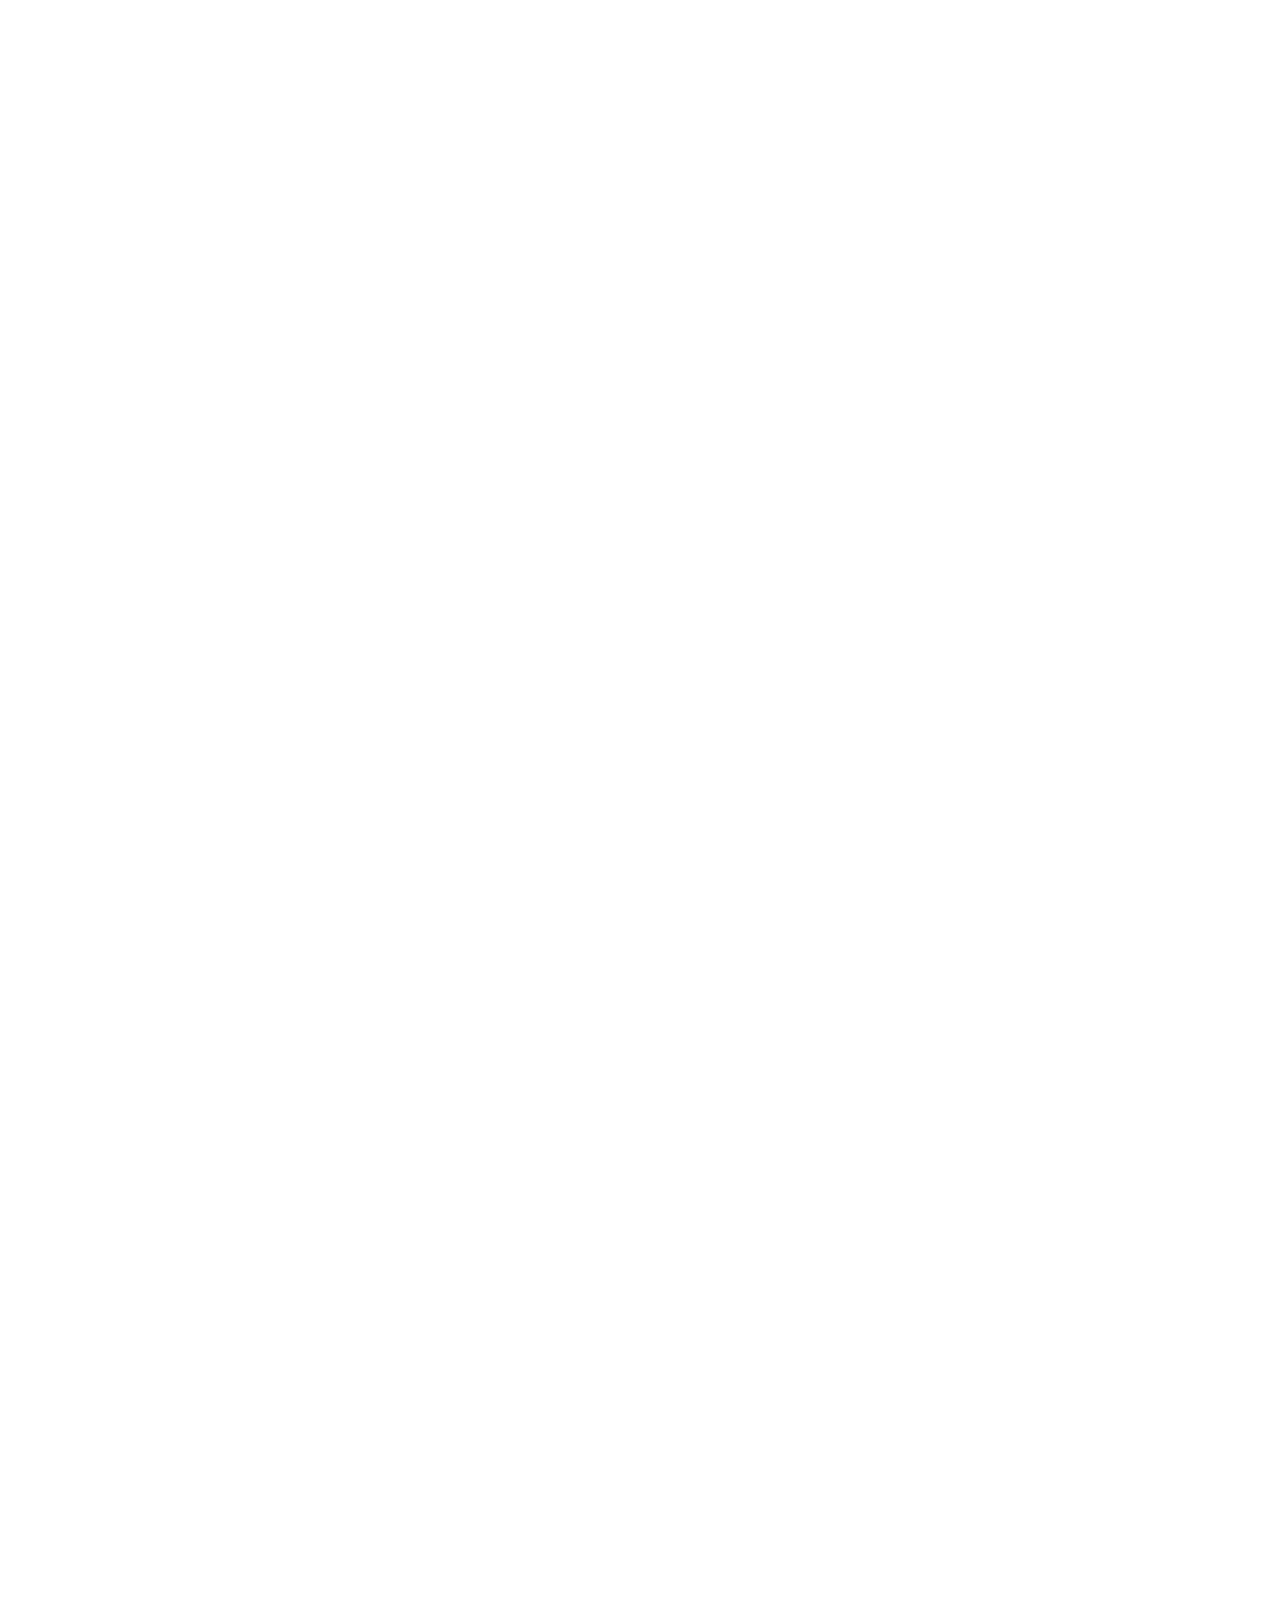
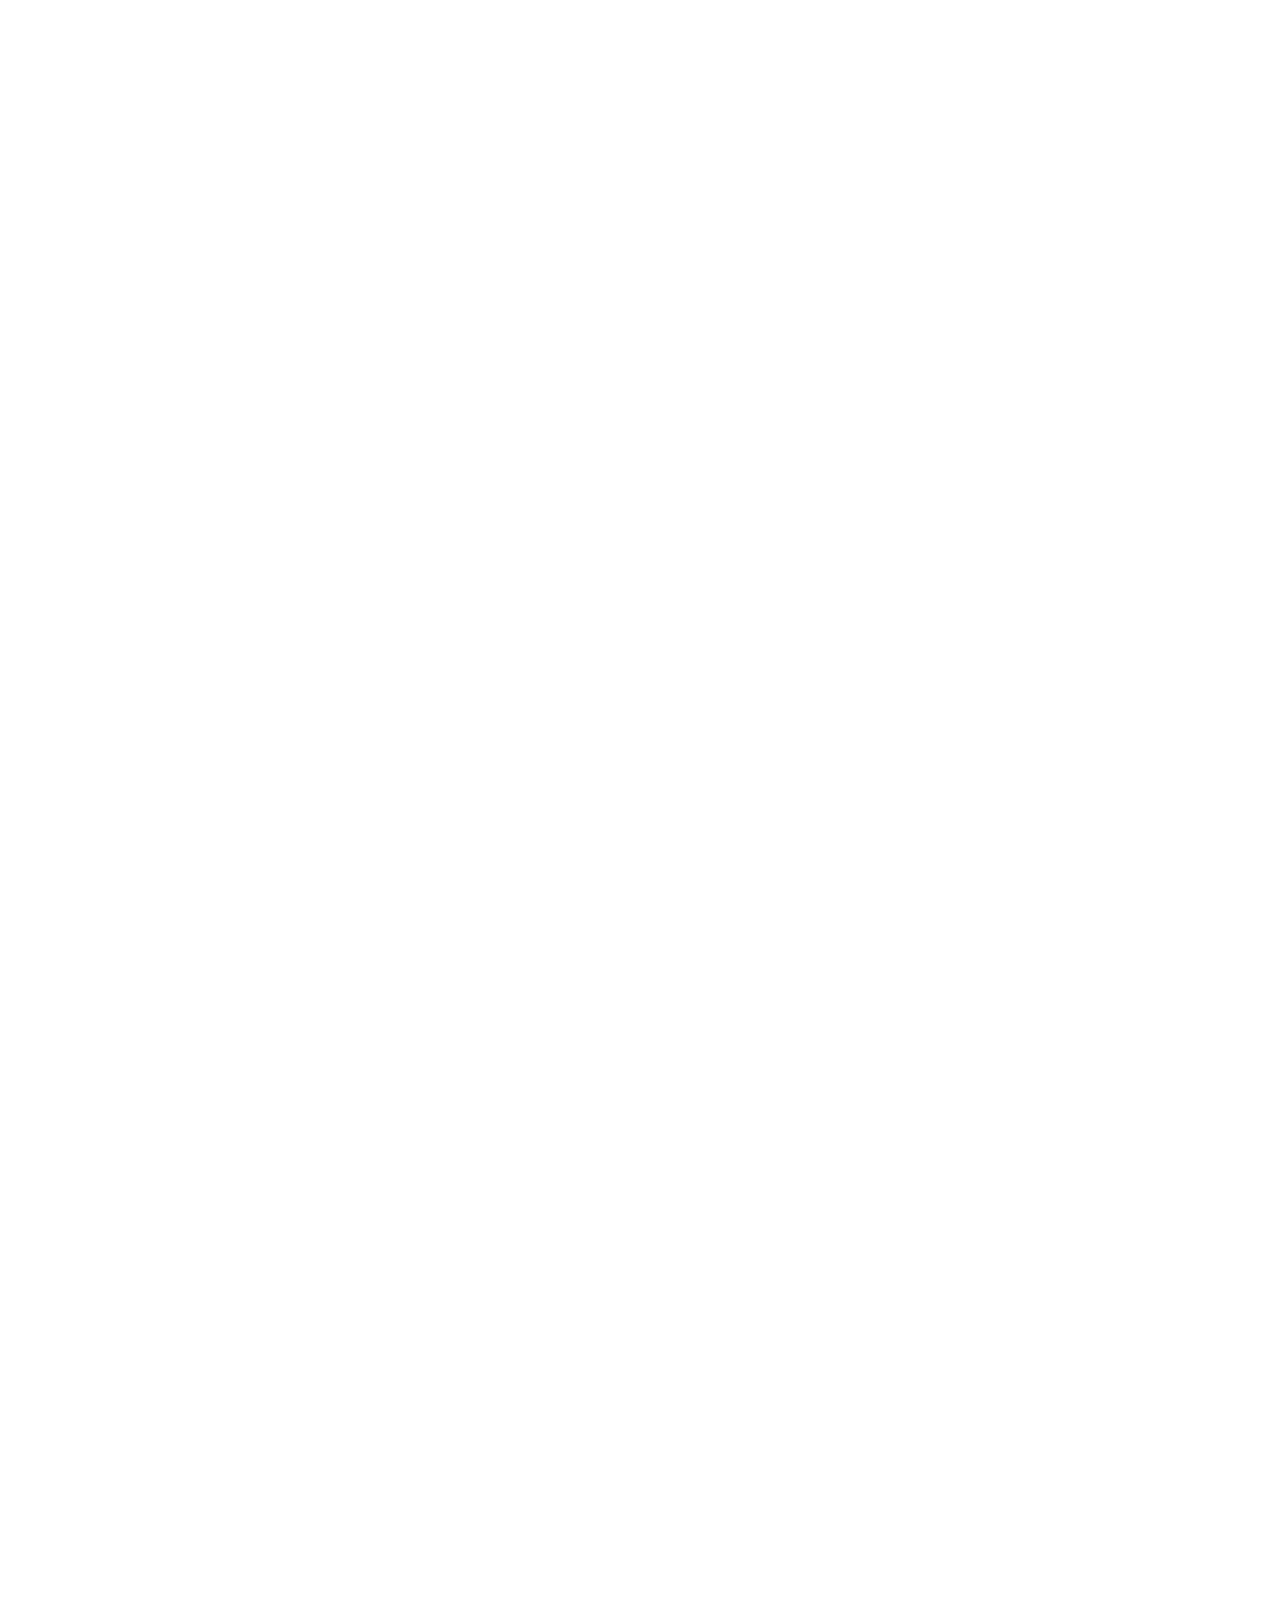
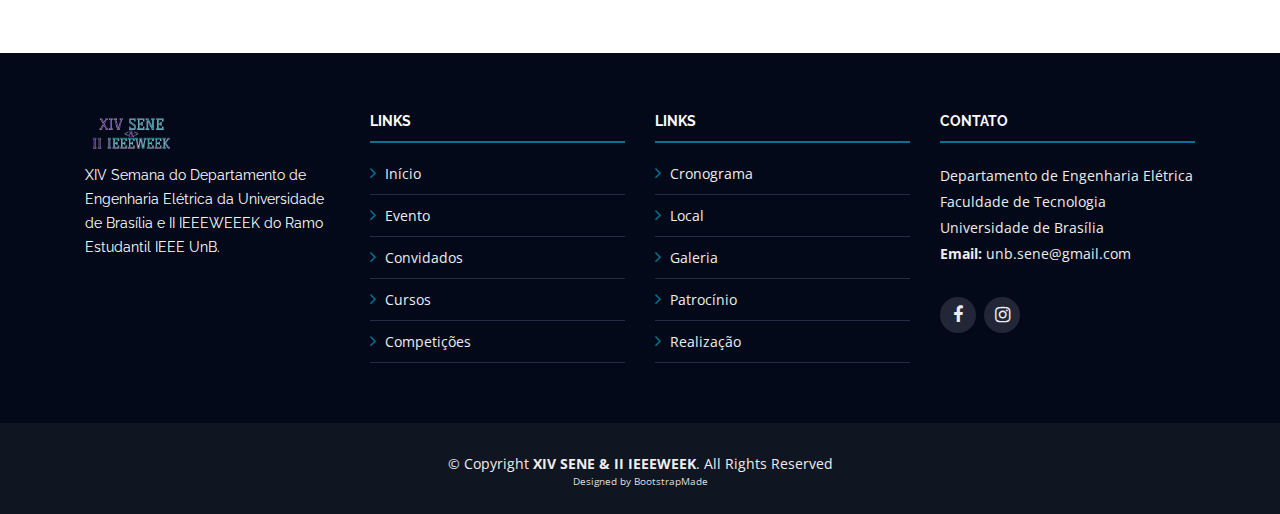
==== commit d964fa34: "add cursos vts" ====
--- a/index.html
+++ b/index.html
@@ -830,6 +830,11 @@
                             <h4>Credenciamento</h4>
                             <p>Local: Departamento de Elétrica</p>
                         </div>
+                        <div class="col-md-2"></div>
+                        <div class="col-md-10">
+                            <h4>Curso de Python. <span>Guilherme Kfouri e Bruno Vieira</span></h4>
+                            <p>Local: LabRedes</p>
+                        </div>
                     </div>
                     <div class="row schedule-item">
                         <div class="col-md-2">
@@ -887,11 +892,11 @@
                                 <span>Alexandre Solon Nery</span></h4>
                             <p>Local: Sala BT 34/15</p>
                         </div>
-                        <!-- <div class="col-md-2"></div>
-                        <div class="col-md-10">
-                            <h4>Curso de ROS aplicado a robótica. <span>Gabriel Araujo</span></h4>
-                            <p>Local: Sala BT 25/15</p>
-                        </div> -->
+                        <div class="col-md-2"></div>
+                        <div class="col-md-10">
+                            <h4>Curso de impressão + modelagem de objetos. <span>Matheus Santos Monteiro</span></h4>
+                            <p>Local: LabRedes</p>
+                        </div>
                         <!-- <div class="col-md-2"></div>
                         <div class="col-md-10">
                             <h4>DRY, SOLID, YAGNI... O que é essa sopa de letrinhas em desenvolvimento de software?.
@@ -980,6 +985,16 @@
 
                     <div class="row schedule-item">
                         <div class="col-md-2">
+                            <time>09:00</time>
+                        </div>
+                        <div class="col-md-10">
+                            <h4>Continuação: Curso de Python. <span>Guilherme Kfouri e Bruno Vieira</span></h4>
+                            <p>Local: LabRedes</p>
+                        </div>
+                    </div>
+
+                    <div class="row schedule-item">
+                        <div class="col-md-2">
                             <time>10:00</time>
                         </div>
                         <div class="col-md-10">
@@ -1111,6 +1126,16 @@
                         <div class="col-md-10">
                             <h4>Curso de Android. <span>Yan Trindade</span></h4>
                             <p>Local: ULEG - LCCC</p>
+                        </div>
+                    </div>
+
+                    <div class="row schedule-item">
+                        <div class="col-md-2">
+                            <time>09:00</time>
+                        </div>
+                        <div class="col-md-10">
+                            <h4>Continuação: Curso de Python. <span>Guilherme Kfouri e Bruno Vieira</span></h4>
+                            <p>Local: LabRedes</p>
                         </div>
                     </div>
 
@@ -1252,6 +1277,16 @@
 
                     <div class="row schedule-item">
                         <div class="col-md-2">
+                            <time>09:00</time>
+                        </div>
+                        <div class="col-md-10">
+                            <h4>Continuação: Curso de Python. <span>Guilherme Kfouri e Bruno Vieira</span></h4>
+                            <p>Local: LabRedes</p>
+                        </div>
+                    </div>
+
+                    <div class="row schedule-item">
+                        <div class="col-md-2">
                             <time>10:00</time>
                         </div>
                         <div class="col-md-10">
@@ -1349,7 +1384,12 @@
                         <div class="col-md-2"></div>
                         <div class="col-md-10">
                             <h4> Elixir/Phoenix - Fazendo realtime applications sem usar Javascript. <span>Flávio Moreira Vieira</span></h4>
-                            <p>Local: ULEG - LCCC</p>
+                            <p>Local: Sala BT 25/15</p>
+                        </div>
+                        <div class="col-md-2"></div>
+                        <div class="col-md-10">
+                            <h4>FOX - Certificação de Infraestrutura para Datacenters. <span>Márcio Gonçalves</span></h4>
+                            <p>Local: Sala BT 34/15</p>
                         </div>
                         <div class="col-md-2"></div>
                         <div class="col-md-10">
@@ -1376,6 +1416,11 @@
                         <div class="col-md-10">
                             <h4>Agricultura Digital e de Precisão no Brasil. <span>Fabrício Vieira Juntolli</span></h4>
                             <p>Local: Auditório do ENE</p>
+                        </div>
+                        <div class="col-md-2"></div>
+                        <div class="col-md-10">
+                            <h4>Continuação do Curso: Desenvolvendo o seu próprio RTOS. <span>Gabriel de Freitas Sartori</span></h4>
+                            <p>Local: Sala BT 52/15</p>
                         </div>
                     </div>
 
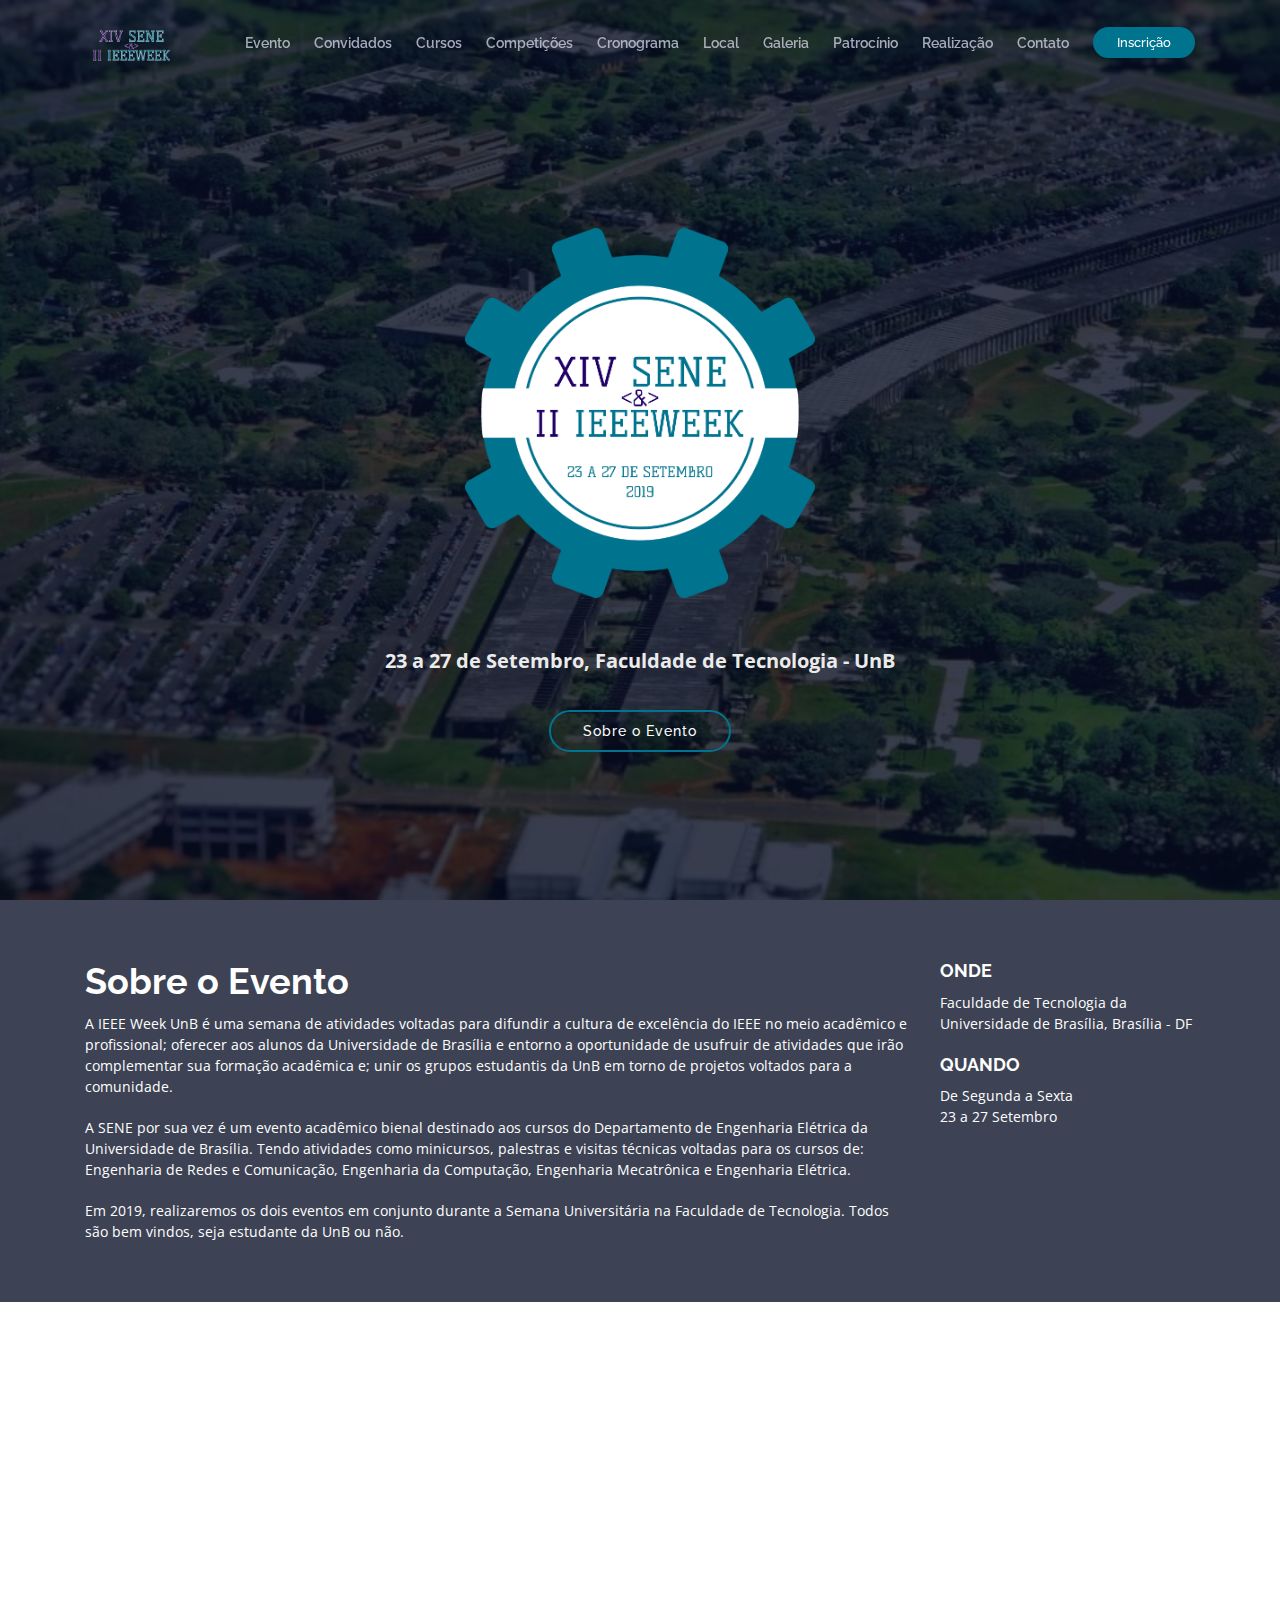
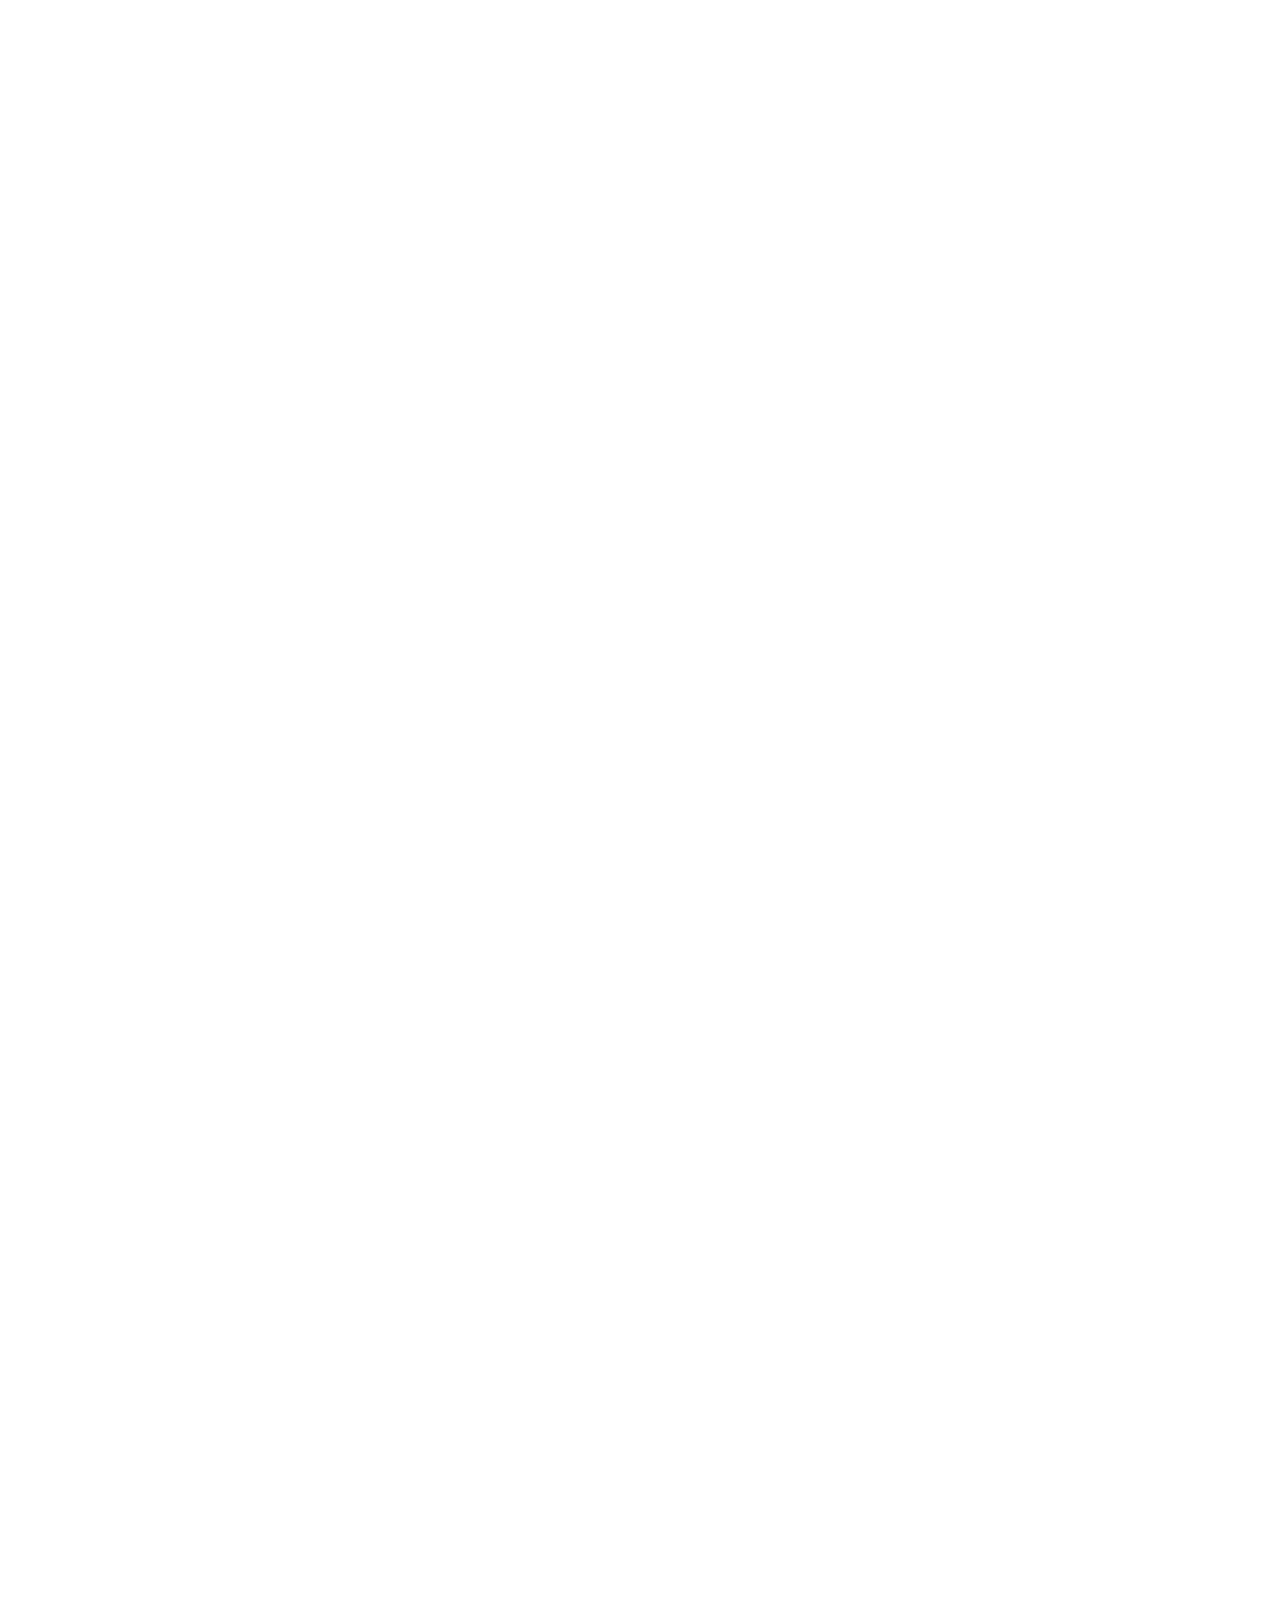
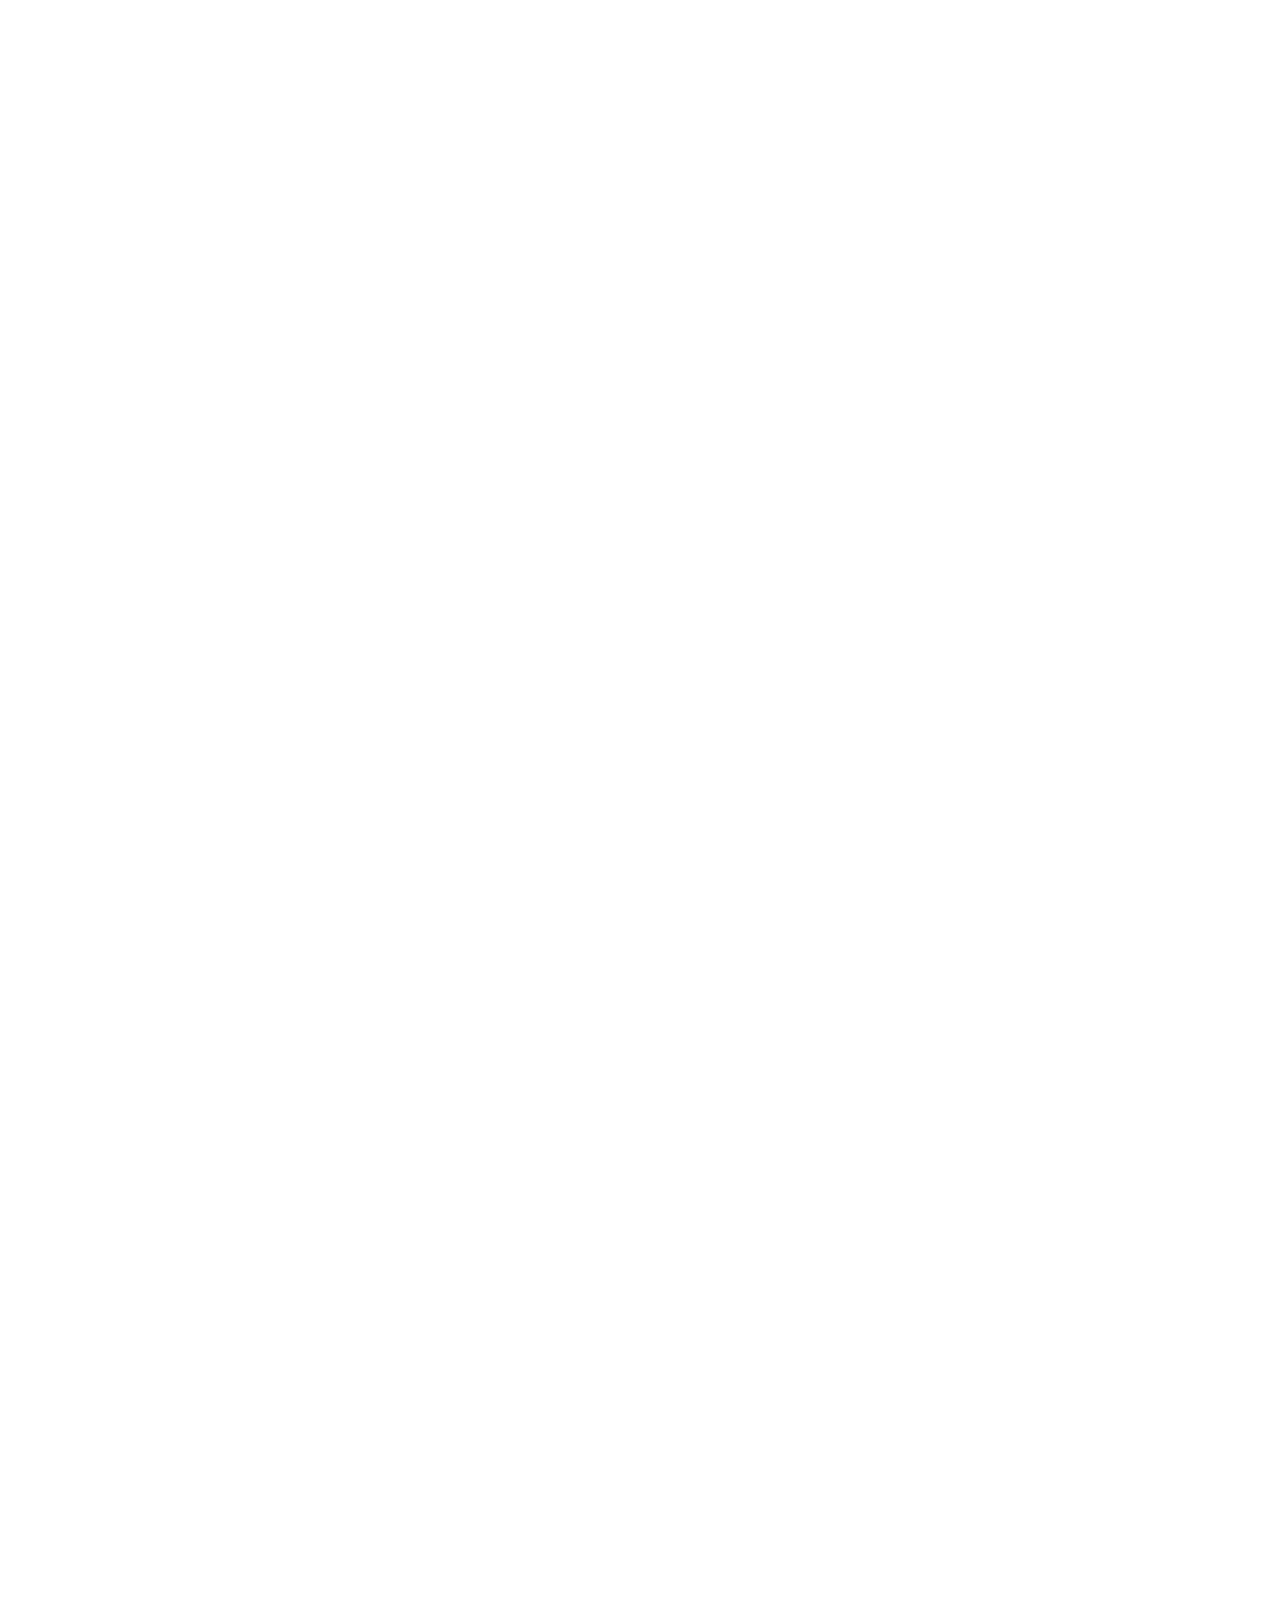
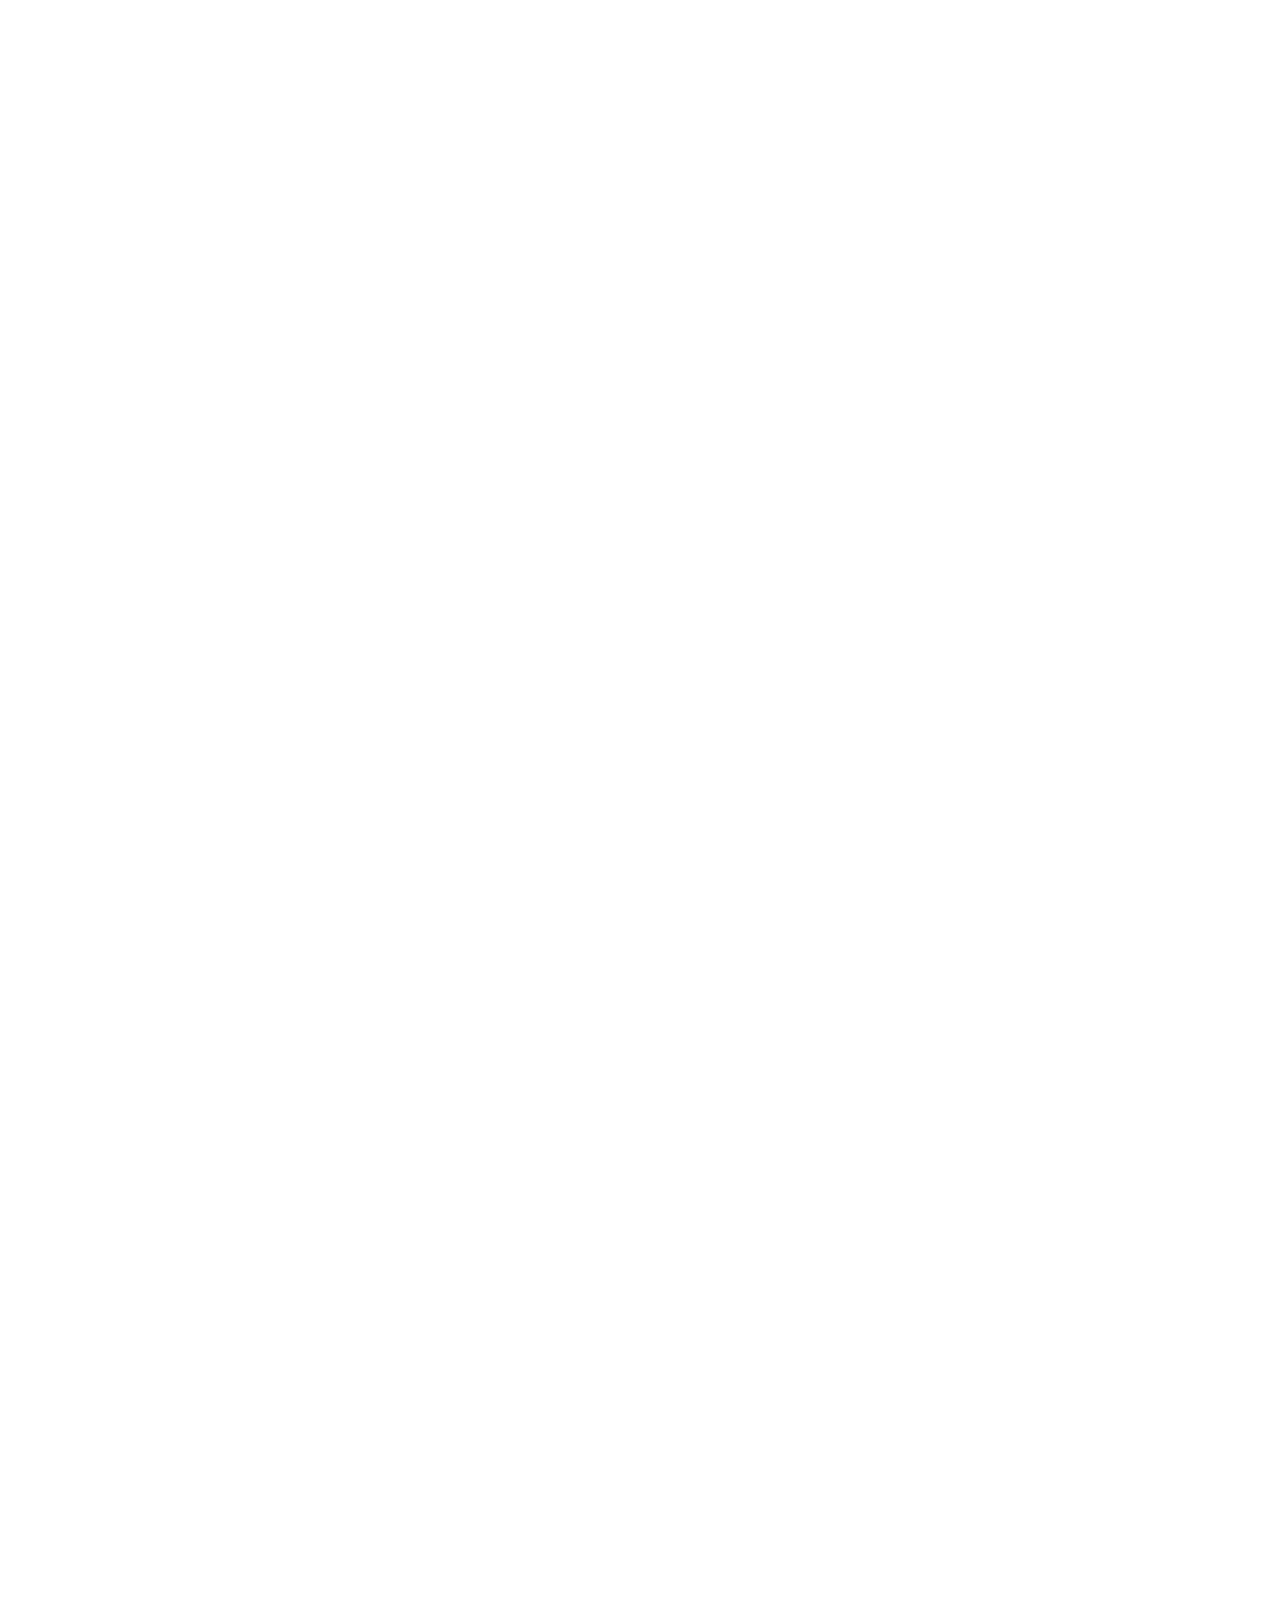
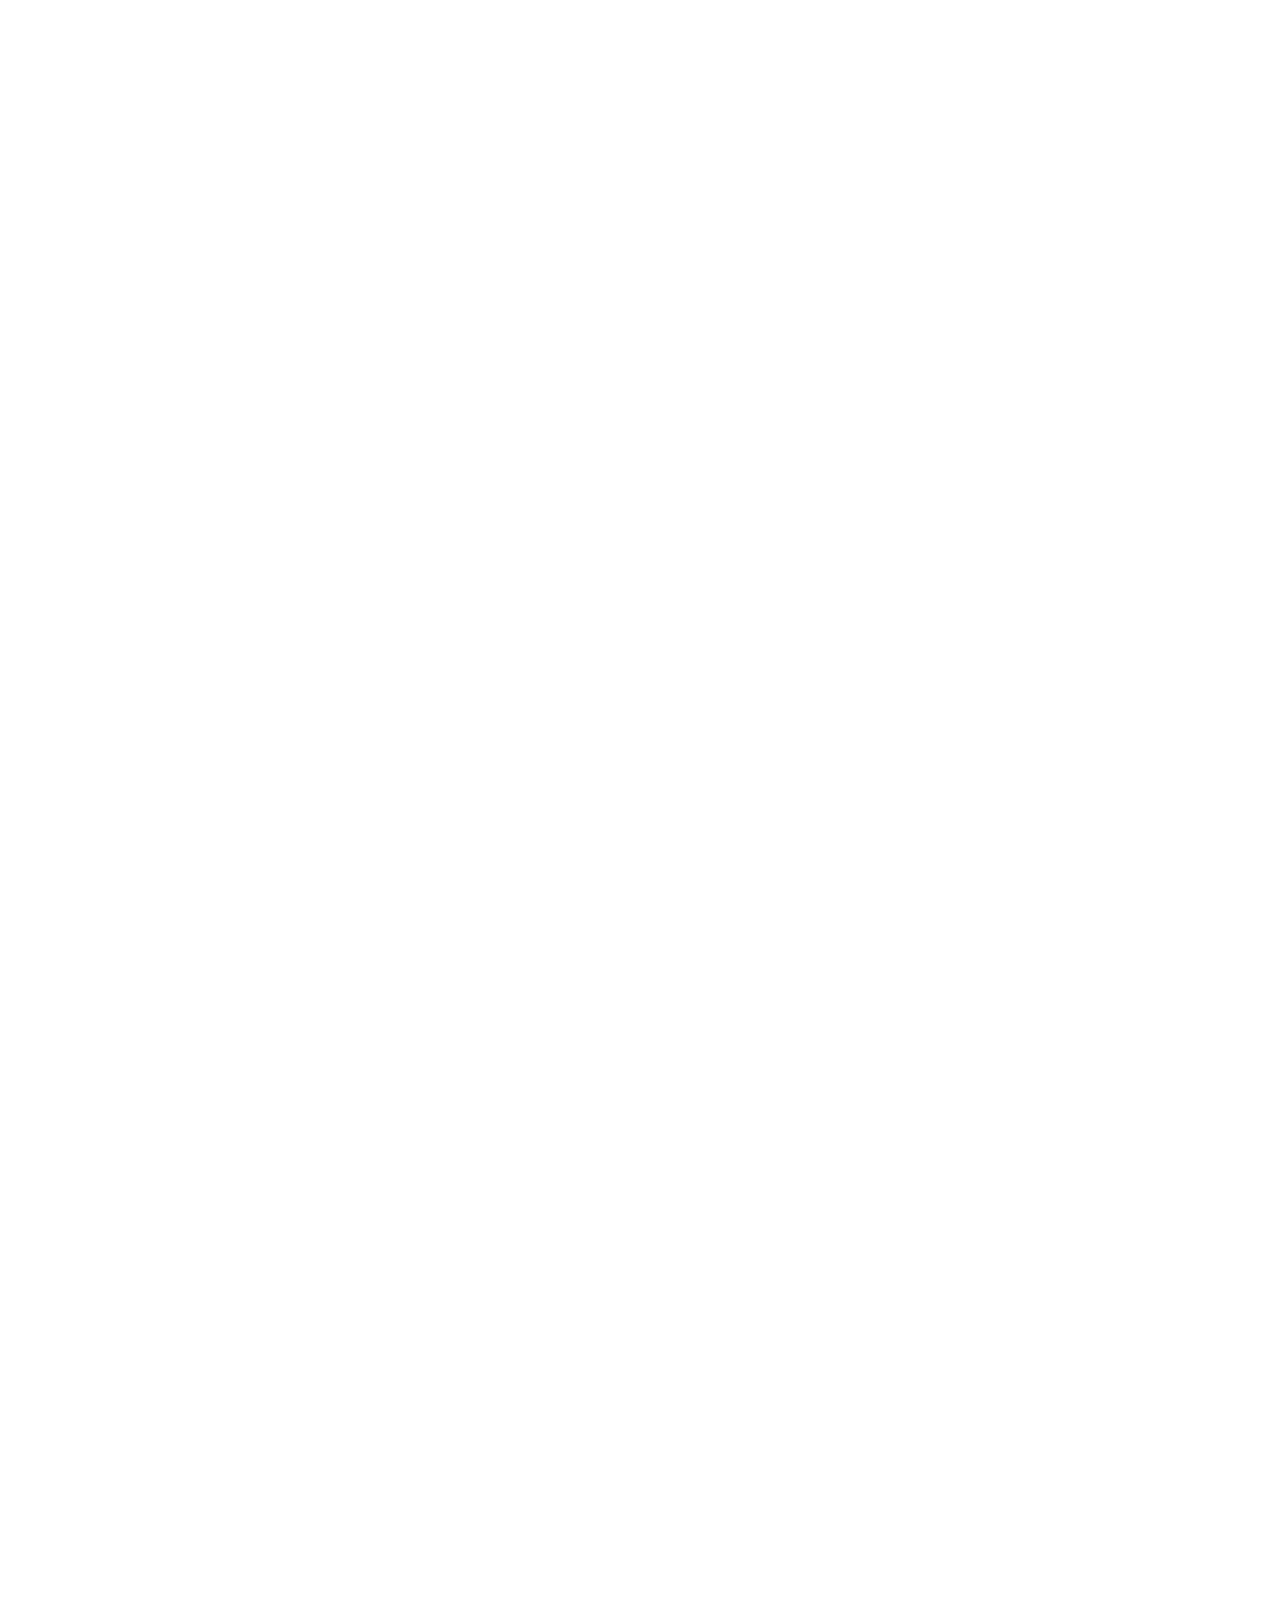
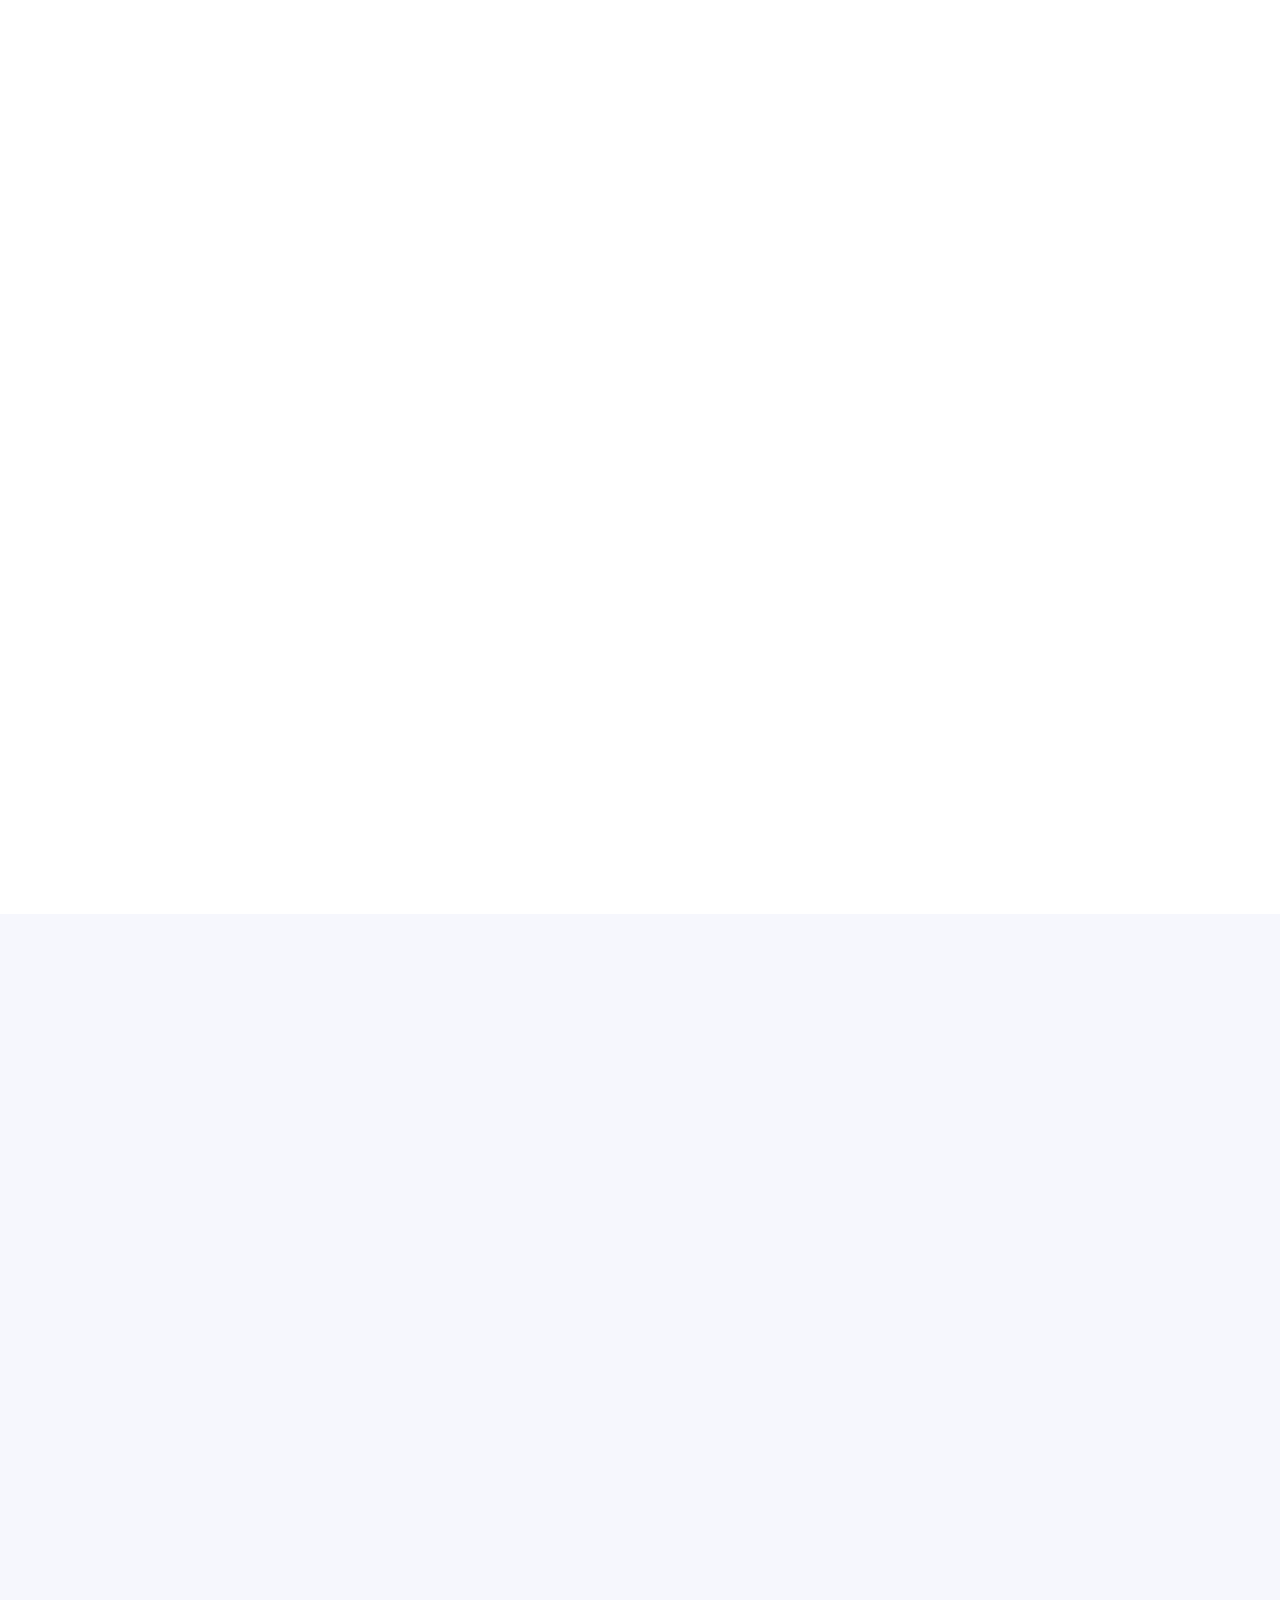
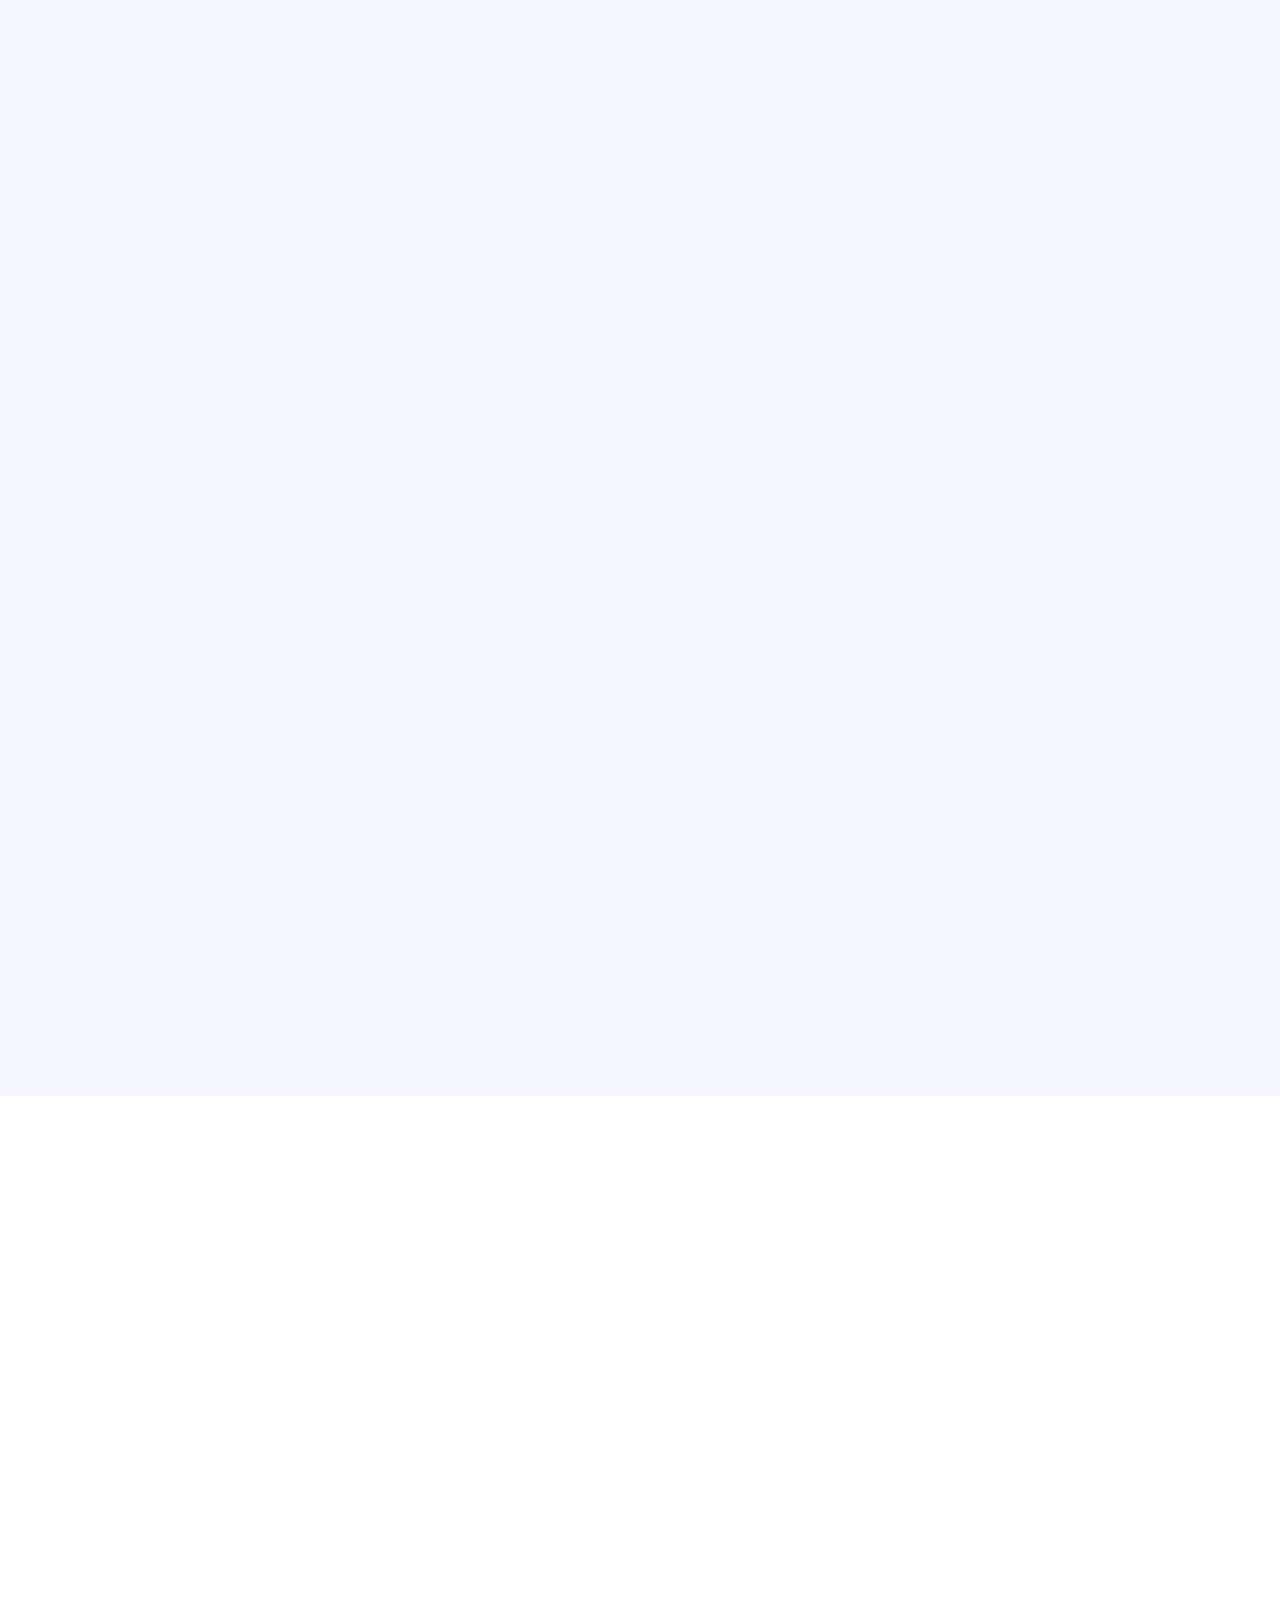
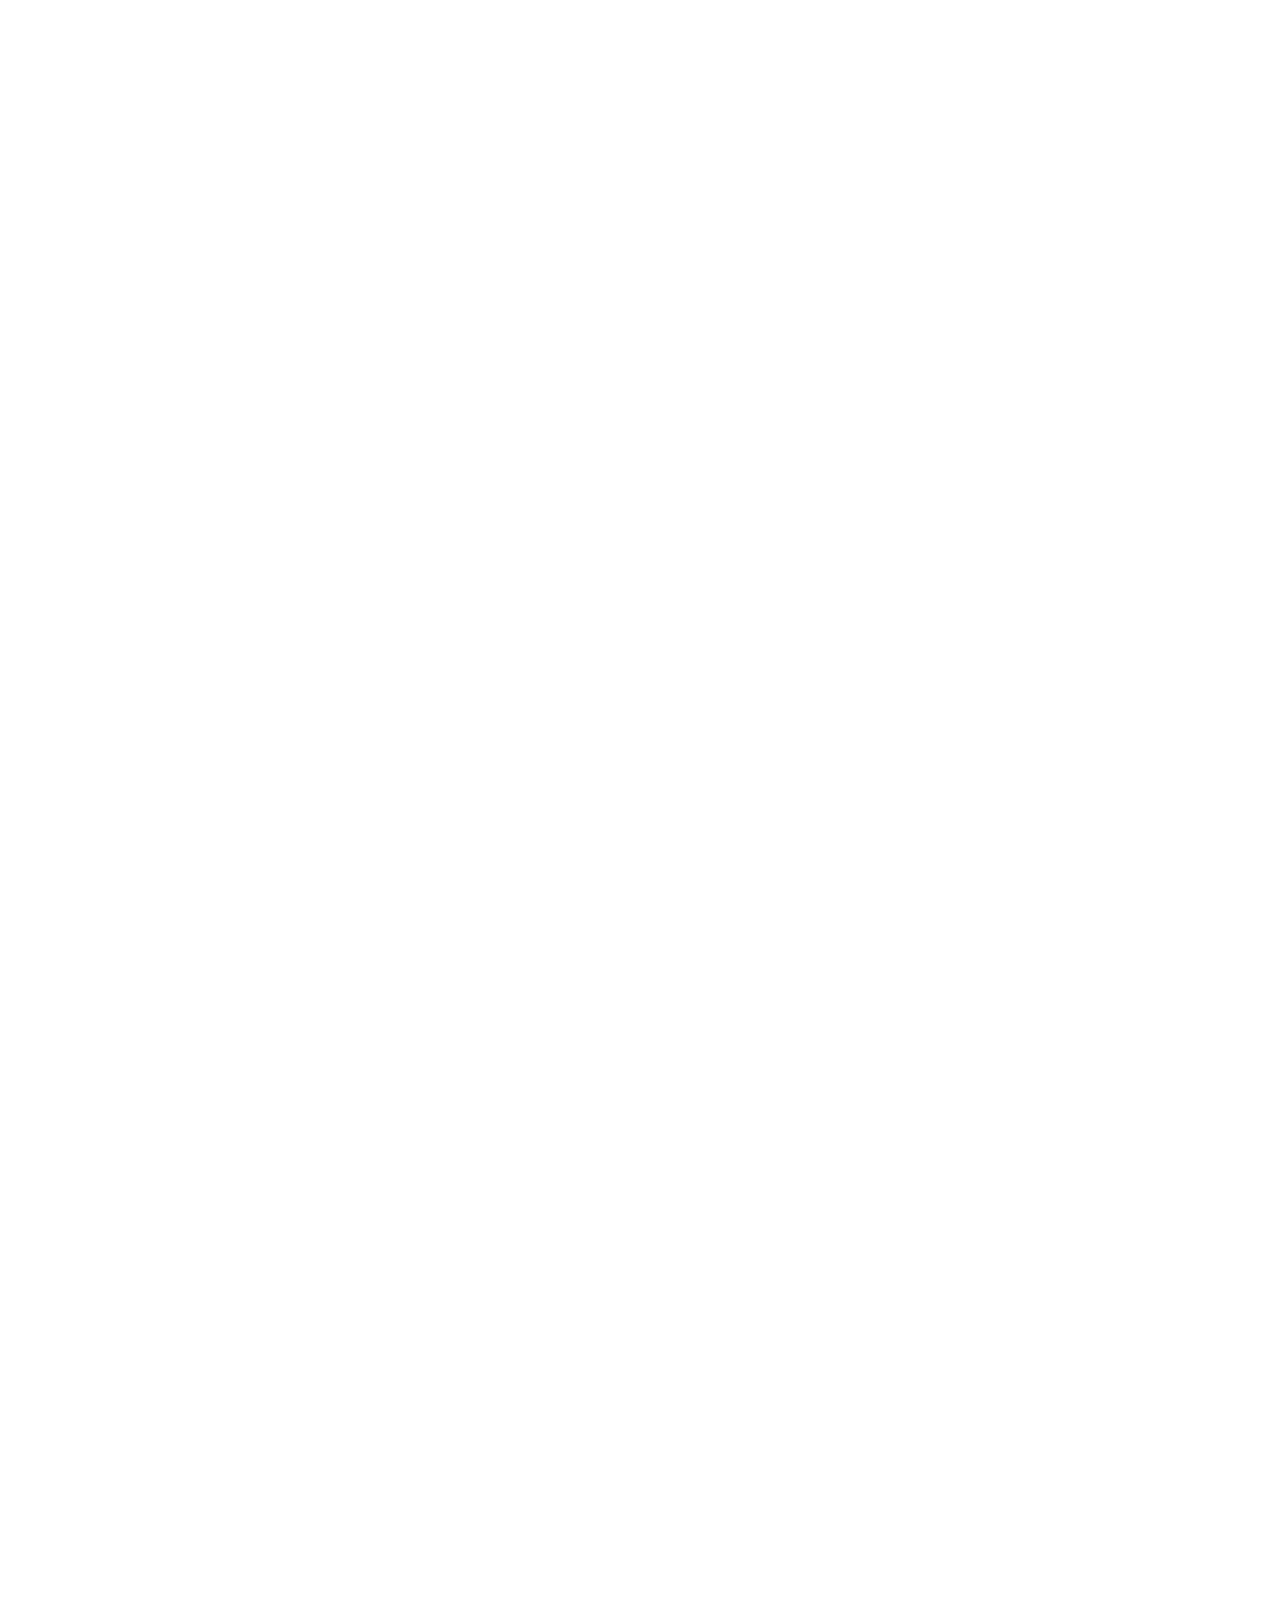
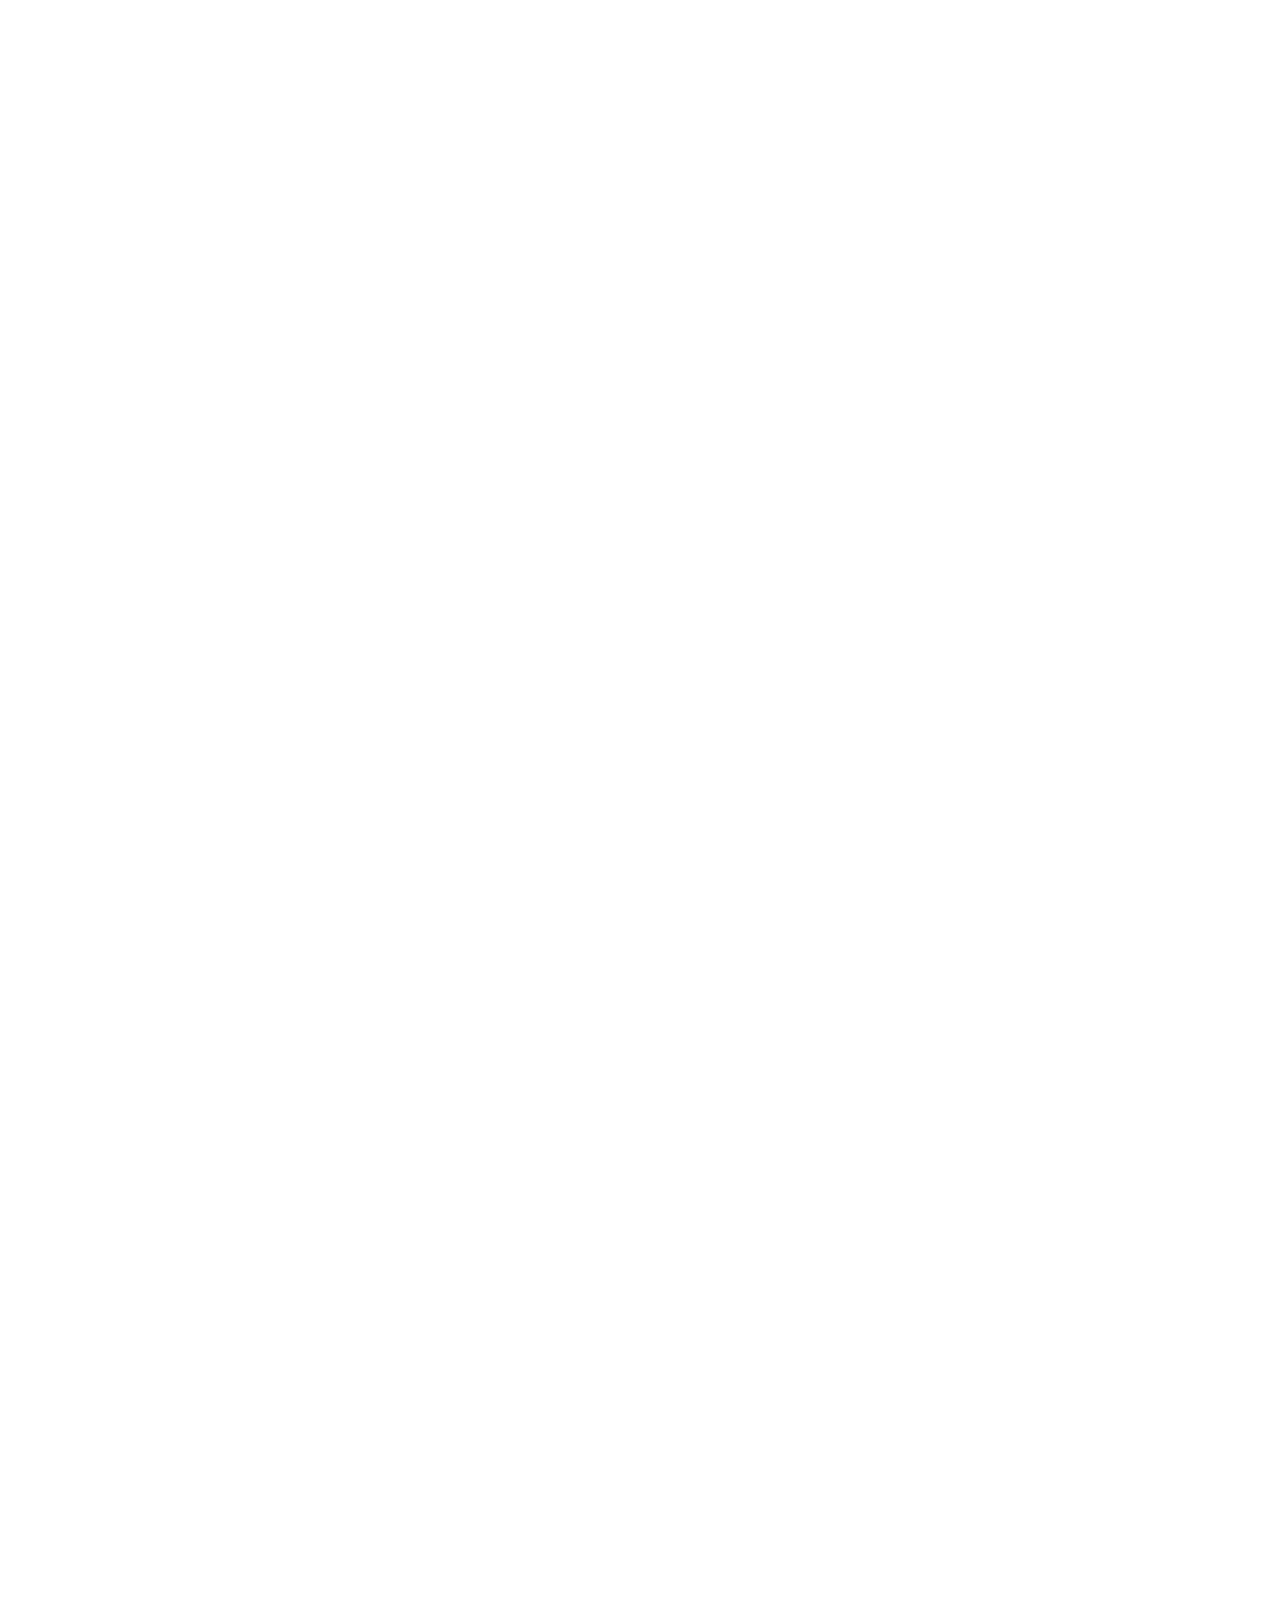
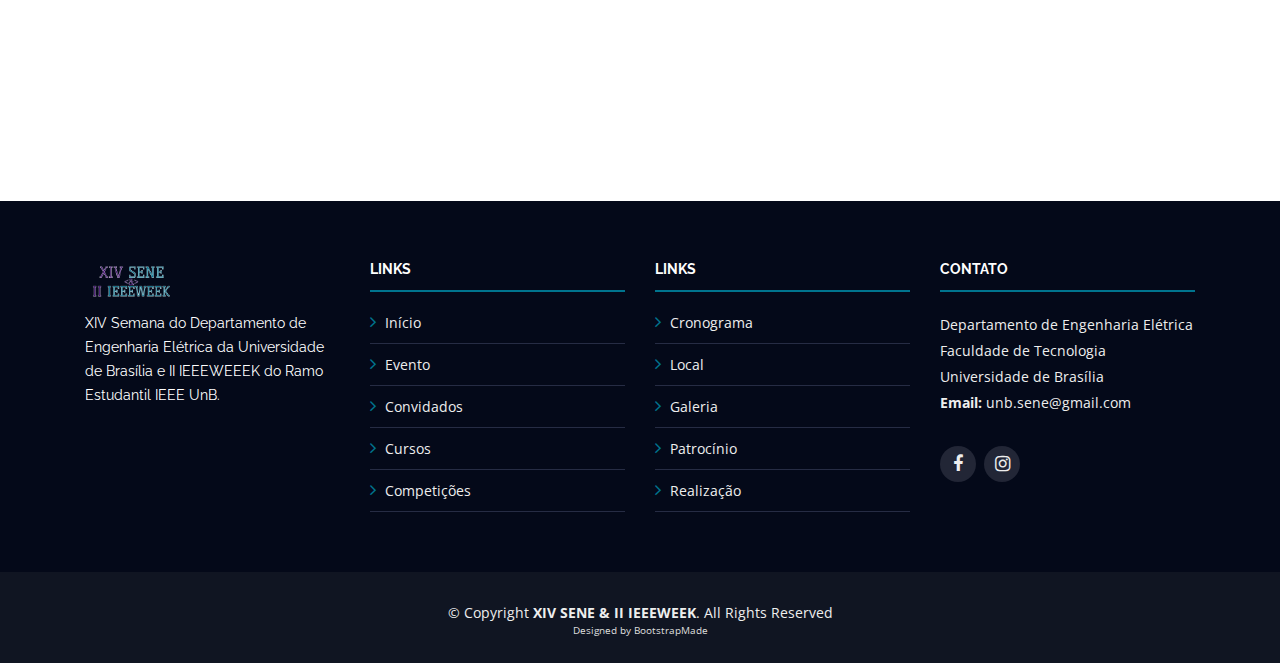
==== commit 1b80251b: "add interconnex no patrocínio" ====
--- a/index.html
+++ b/index.html
@@ -1577,13 +1577,14 @@
     <!--==========================
       Sponsors Section
     ============================-->
-    <section id="sponsors" class="section-with-bg wow fadeInUp">
+    <section id="sponsors" class="section-with-white wow fadeInUp">
         <div class="container">
             <div class="section-header">
                 <h2>Patrocínio</h2>
             </div>
 
             <div class="row">
+                <div class="col-md-1"></div>
                 <div class="col-md-4">
                     <div>
                         <a href="index.html#sponsors">
@@ -1592,6 +1593,7 @@
                         </a>
                     </div>
                 </div>
+                <div class="col-md-2"></div>
                 <div class="col-md-4">
                     <div>
                         <a target="_blank" href="https://www.esss.co/">
@@ -1600,6 +1602,9 @@
                         </a>
                     </div>
                 </div>
+                <div class="col-md-1"></div>
+                <br>
+                <div class="col-md-1"></div>
                 <div class="col-md-4">
                     <div>
                         <a target="_blank" href="https://vtex.com/br-pt/">
@@ -1608,6 +1613,17 @@
                         </a>
                     </div>
                 </div>
+                <div class="col-md-2"></div>
+                <div class="col-md-4">
+                    <div>
+                        <a target="_blank" href="http://www.interconnex.com.br/">
+                            <img title="Interconnex - Engineering Solutions" style="max-width: 300px;"
+                                 src="img/supporters/interconnex.jpg" class="img-fluid" alt="Interconnex - Engineering Solutions">
+                        </a>
+                    </div>
+                </div>
+                <div class="col-md-1"></div>
+                <br>
                 <div class="col-md-4"></div>
                 <div class="col-md-4">
                     <div>
--- a/css/style.css
+++ b/css/style.css
@@ -138,6 +138,10 @@
 
 .section-with-bg {
   background-color: #f6f7fd;
+}
+
+.section-with-white {
+  background-color: #ffffff;
 }
 
 /*--------------------------------------------------------------
@@ -1186,8 +1190,8 @@
 }
 
 #sponsors .sponsors-wrap {
-  border-top: 1px solid #e0e5fa;
-  border-left: 1px solid #e0e5fa;
+  border-top: 1px solid #ffffff;
+  border-left: 1px solid #ffffff;
   margin-bottom: 30px;
 }
 
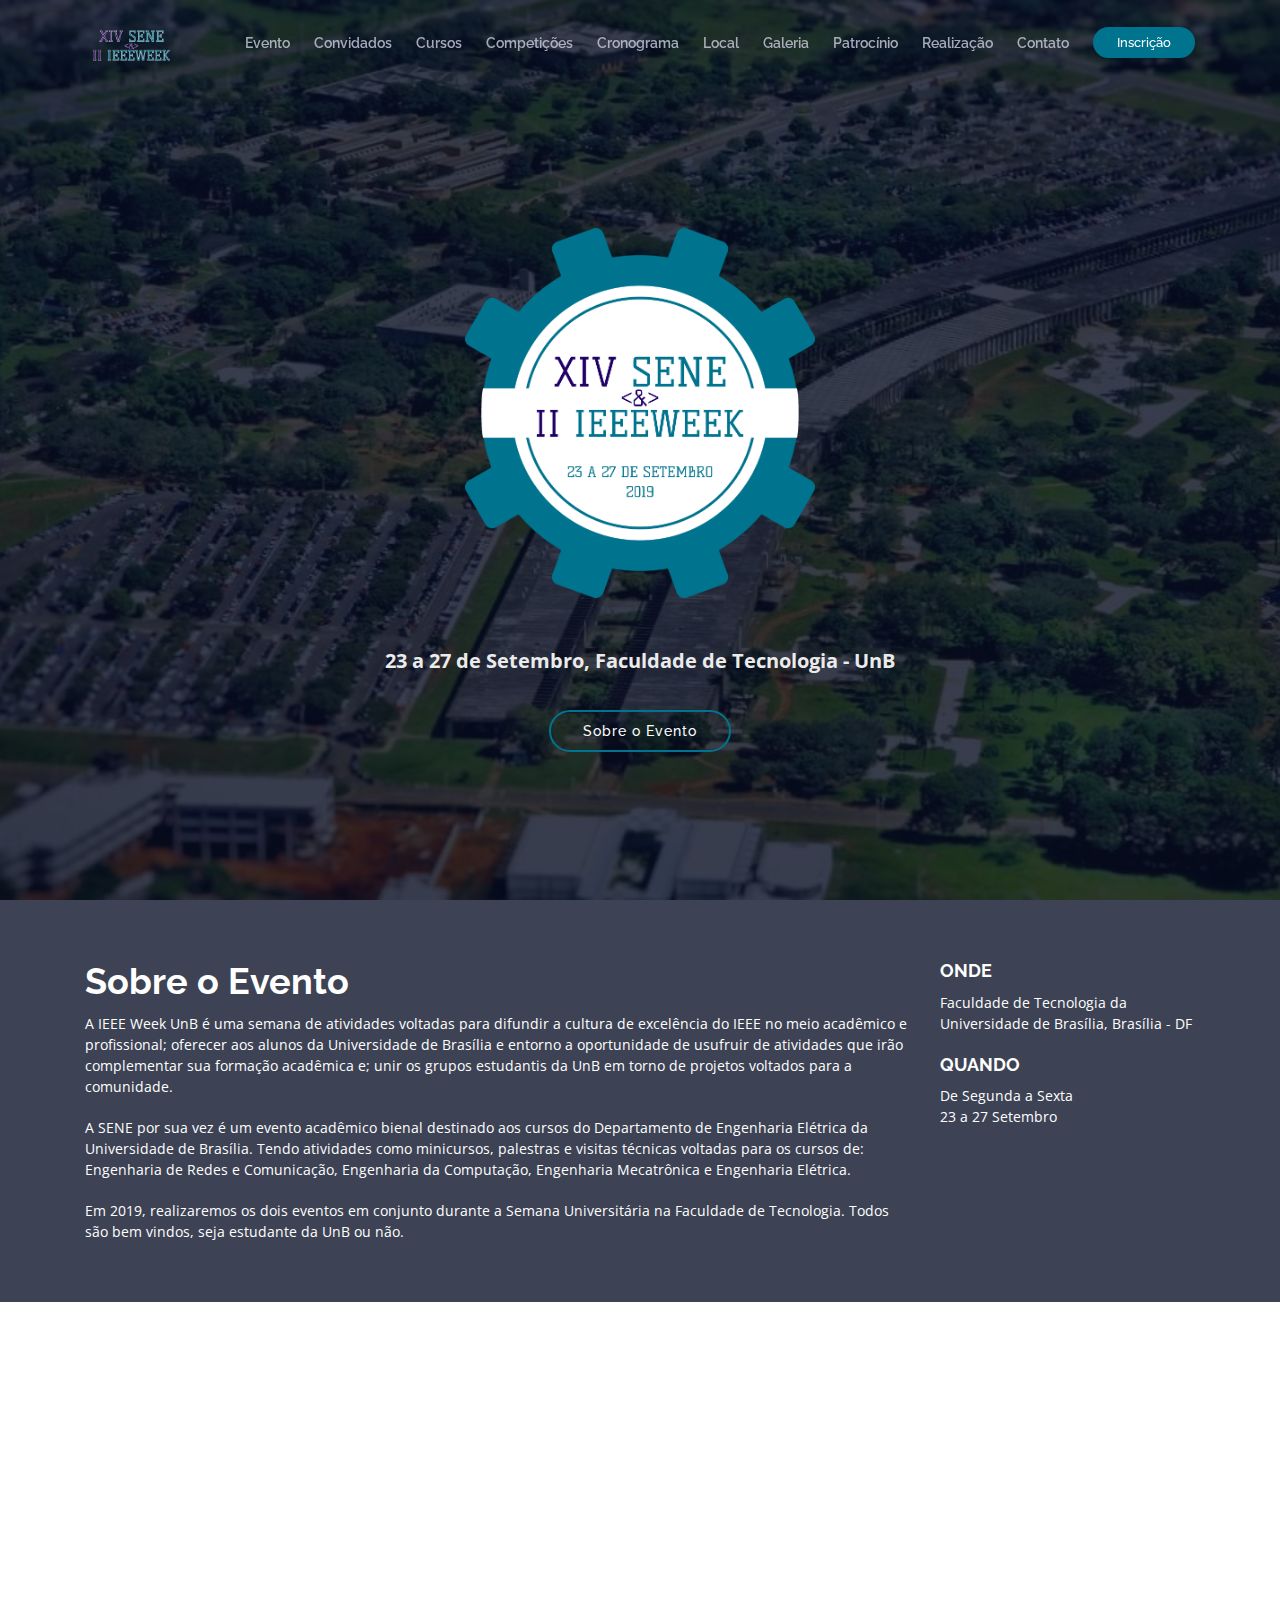
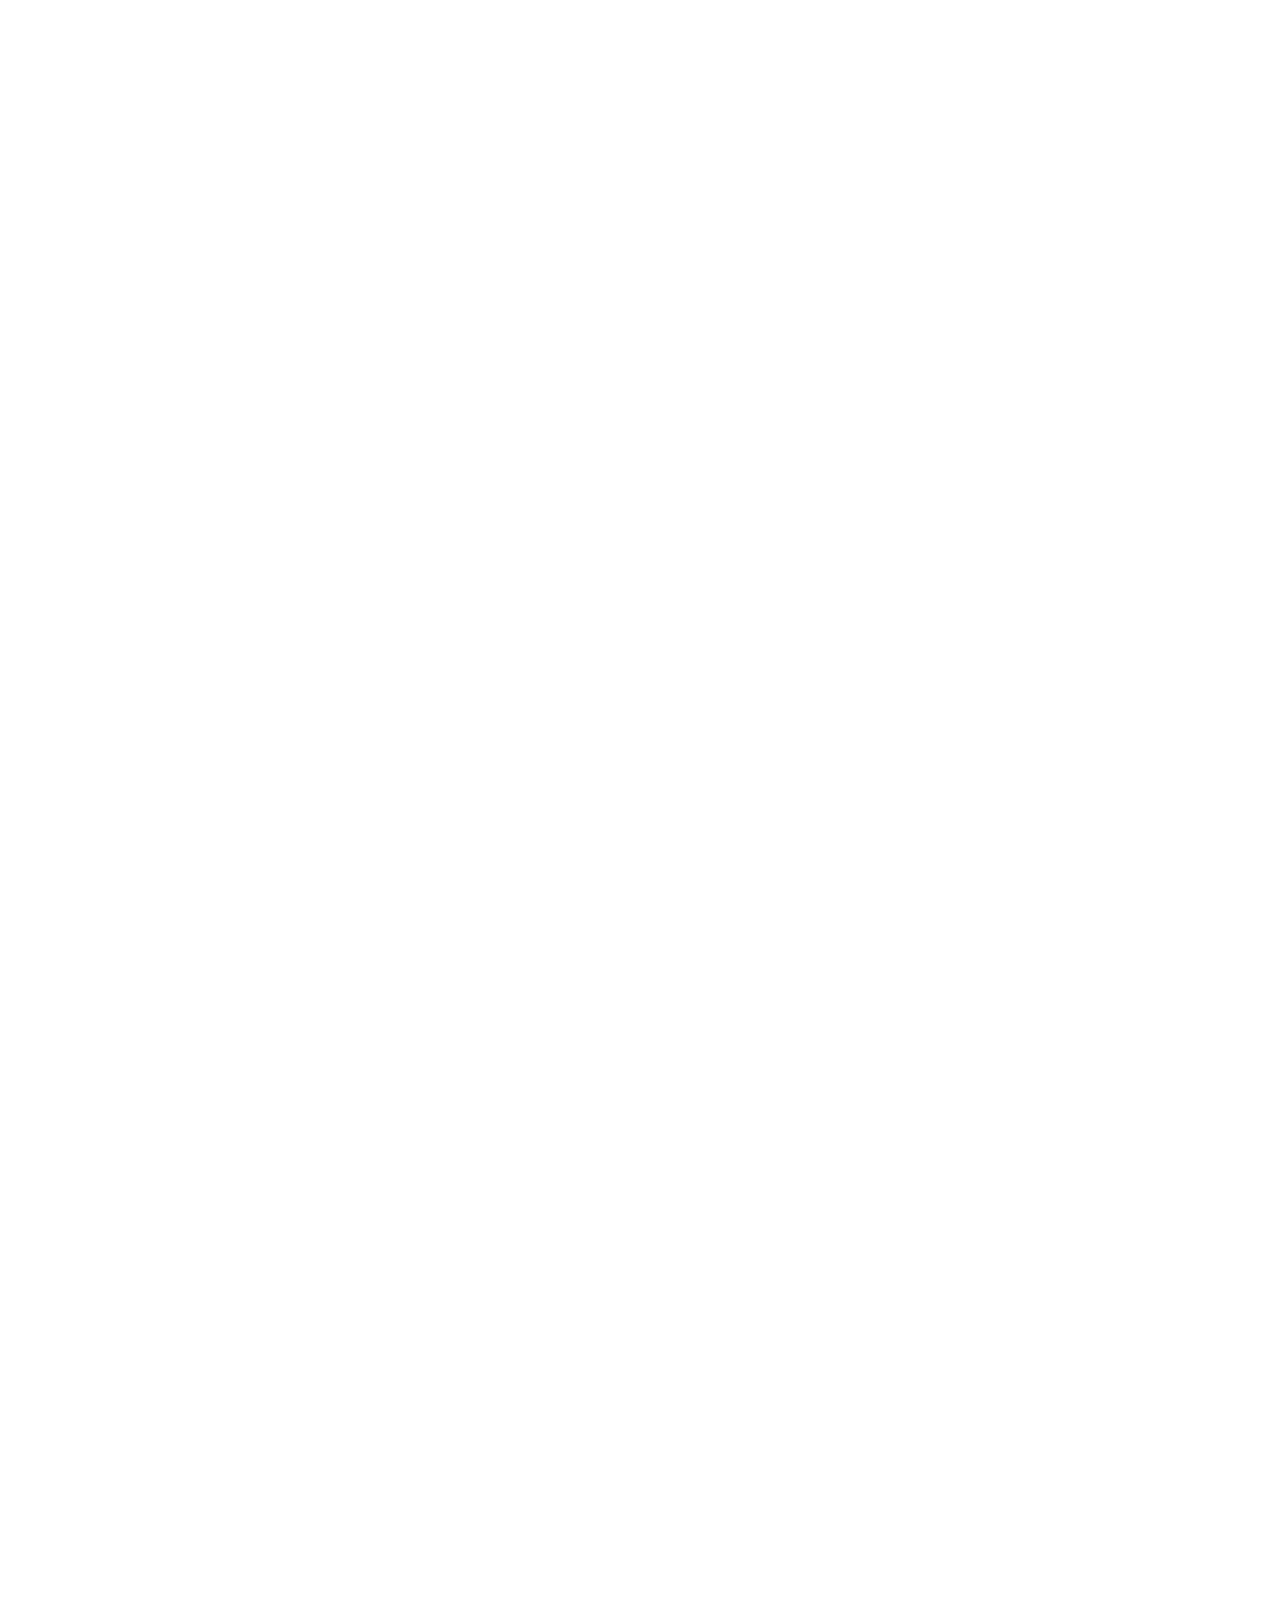
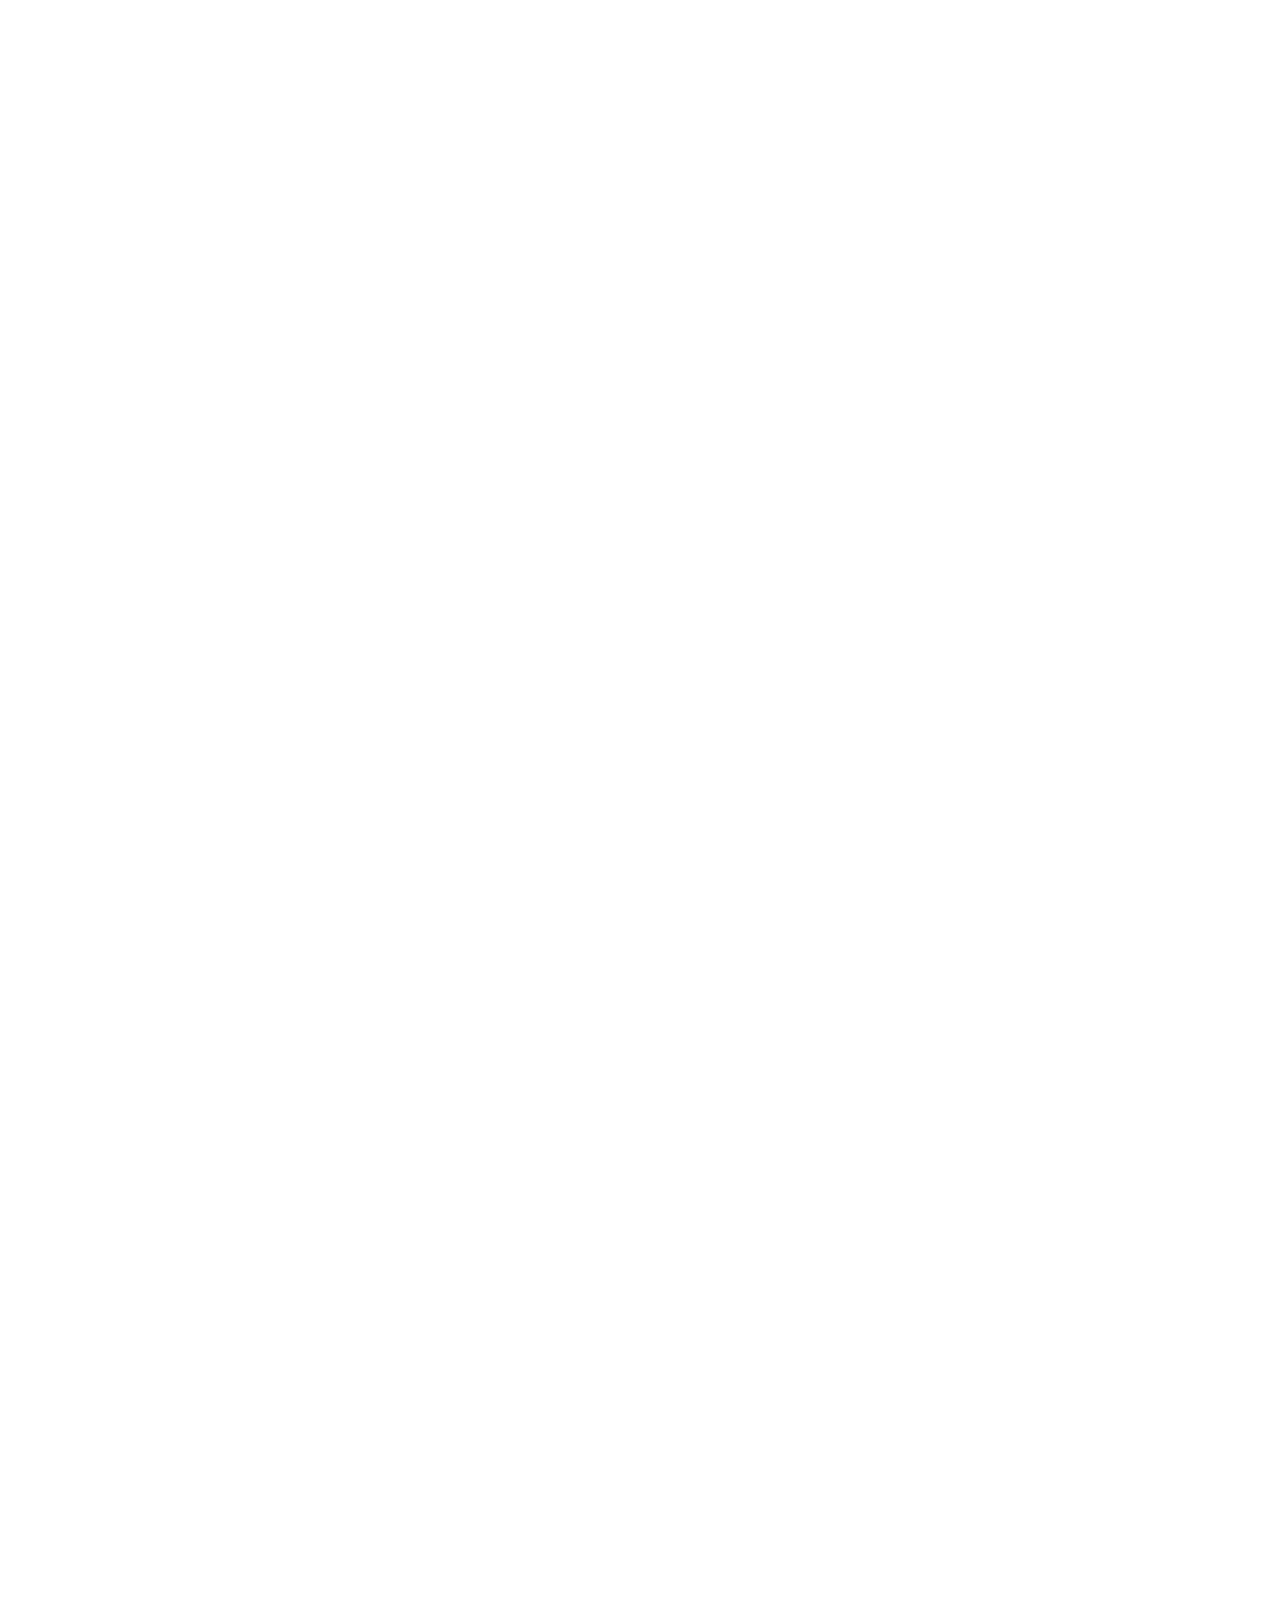
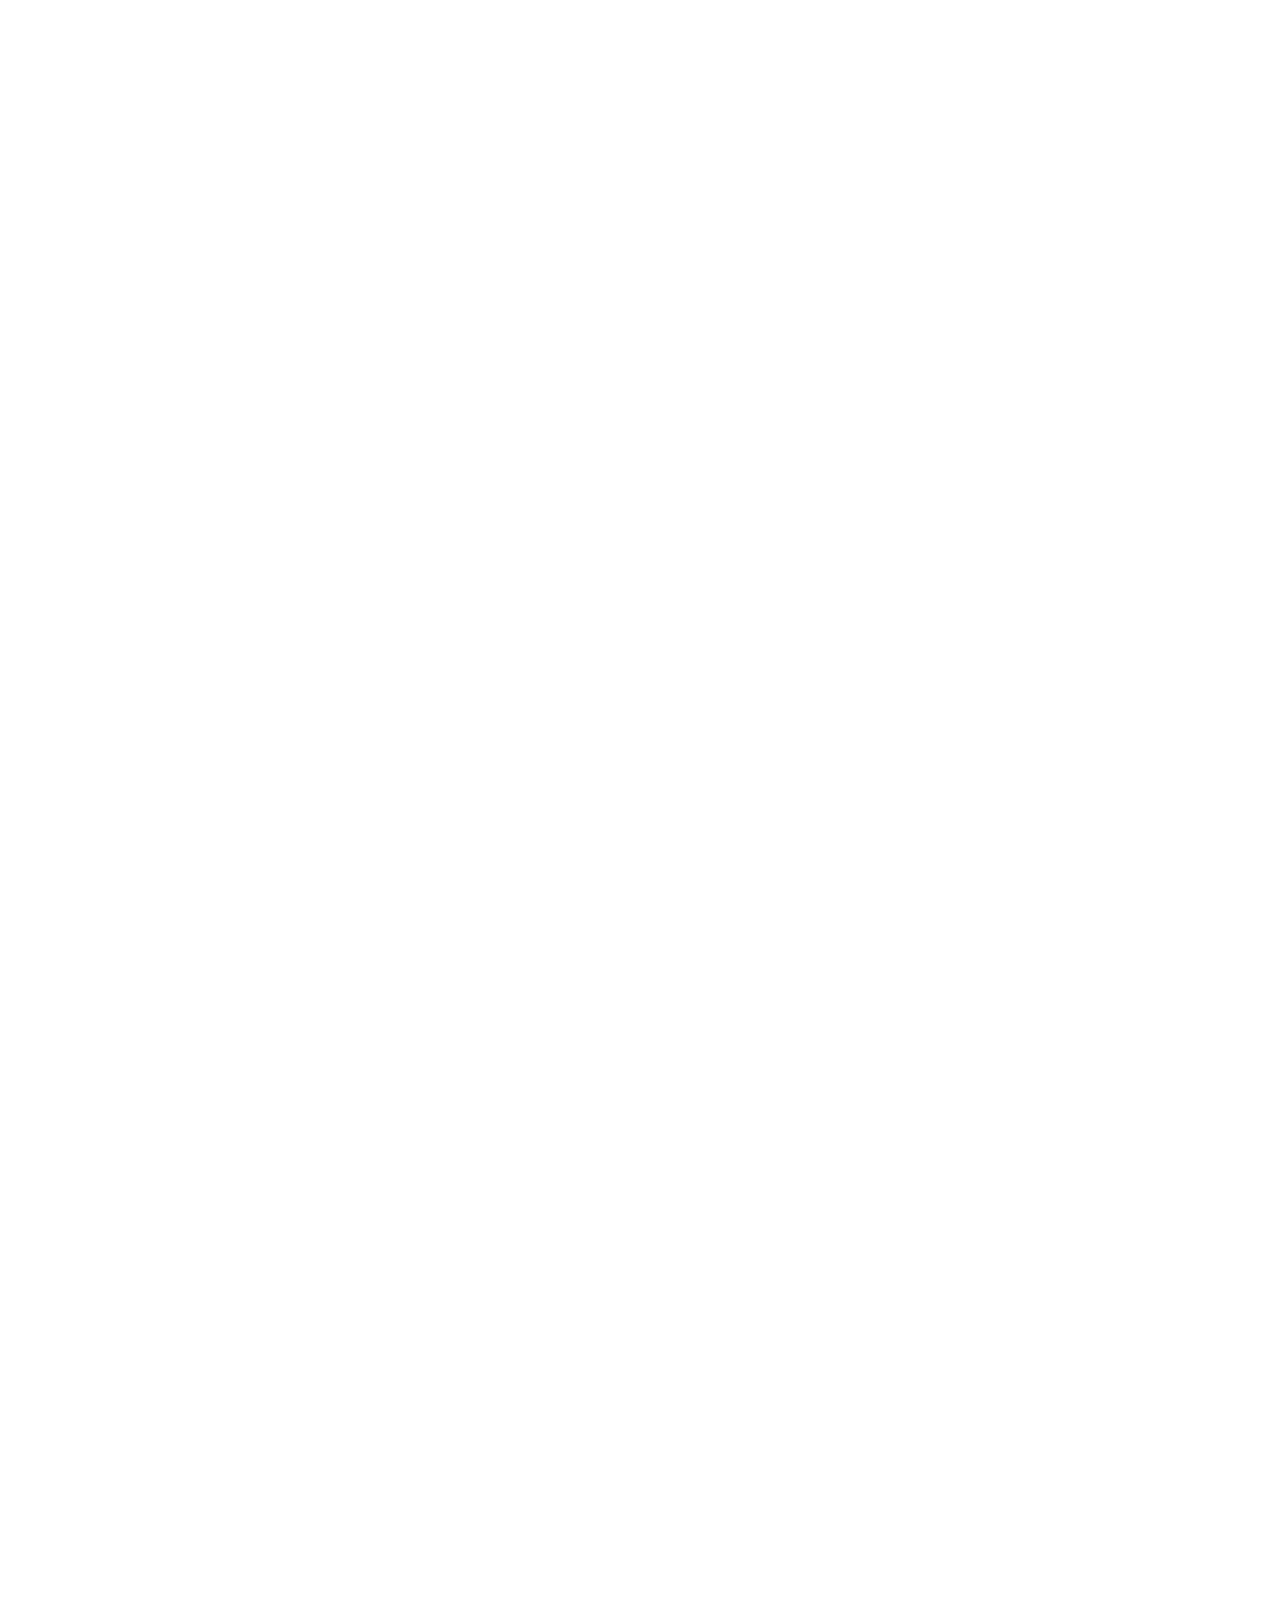
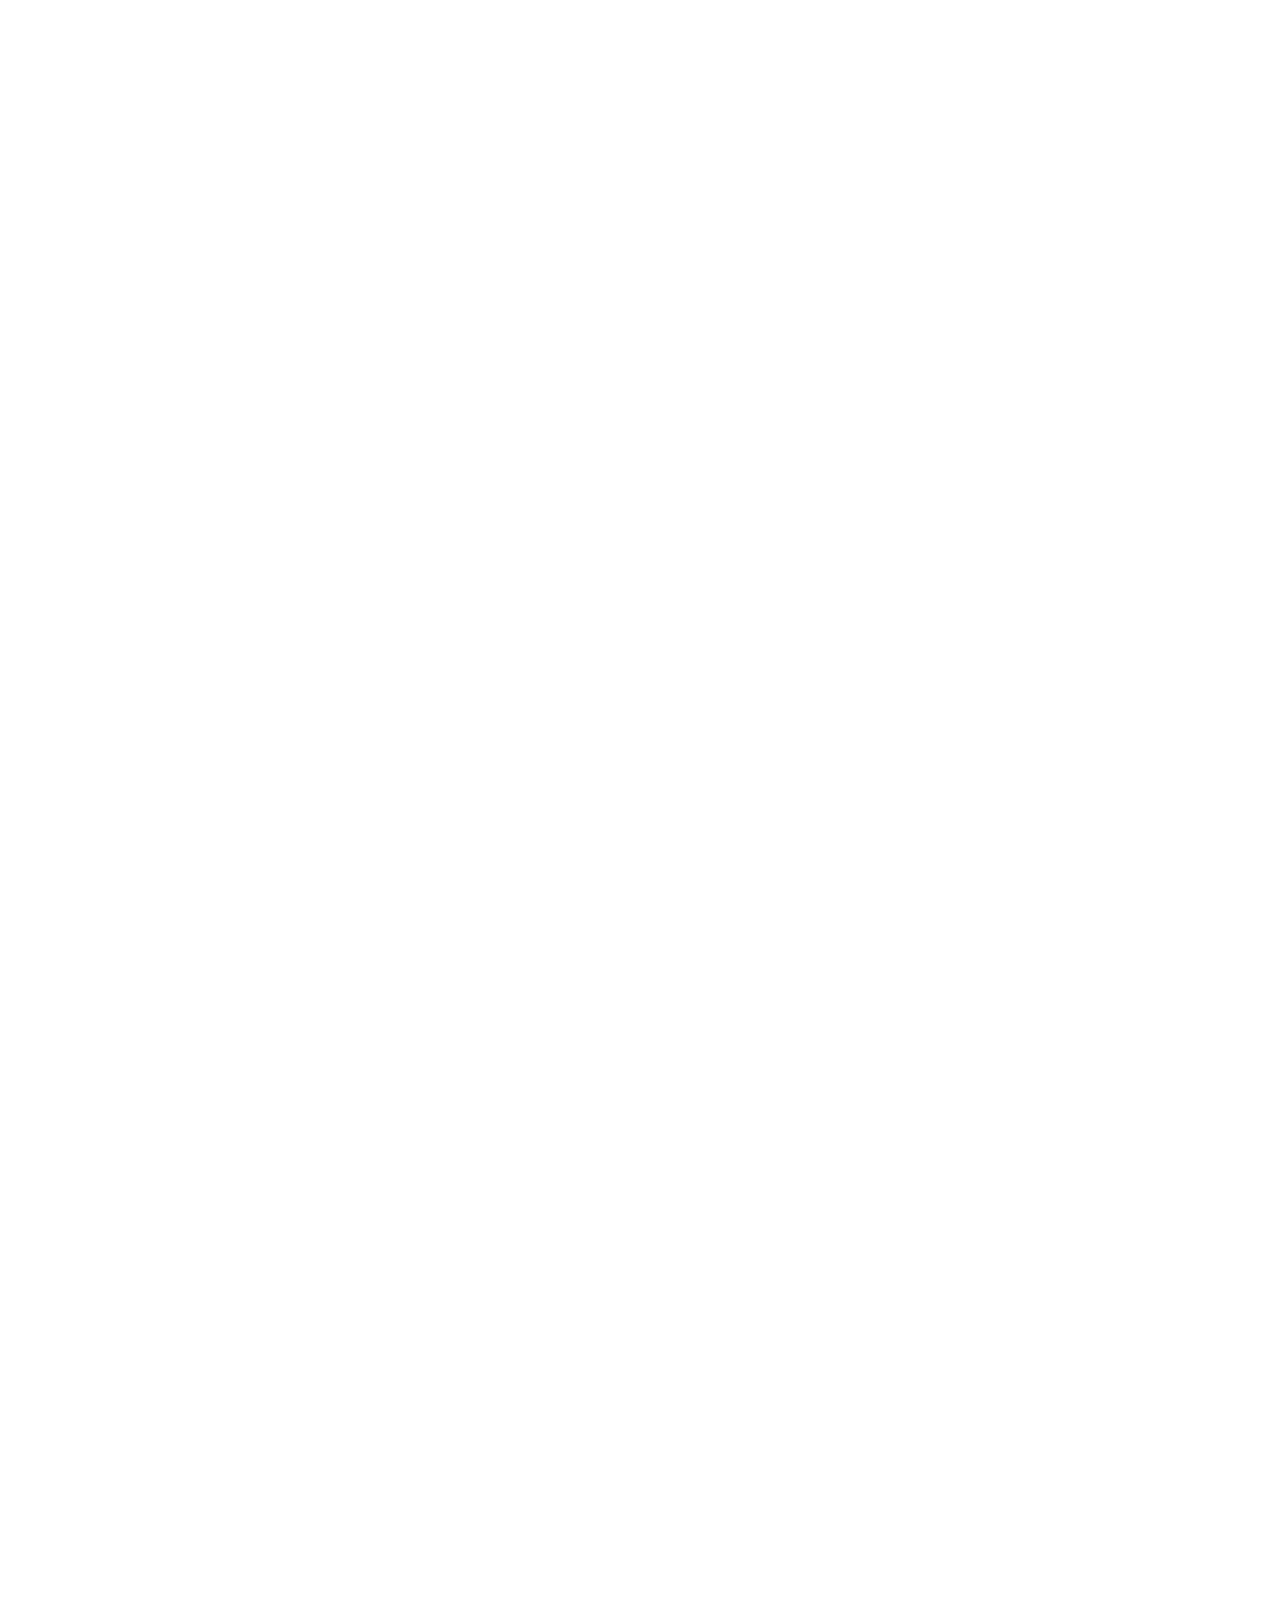
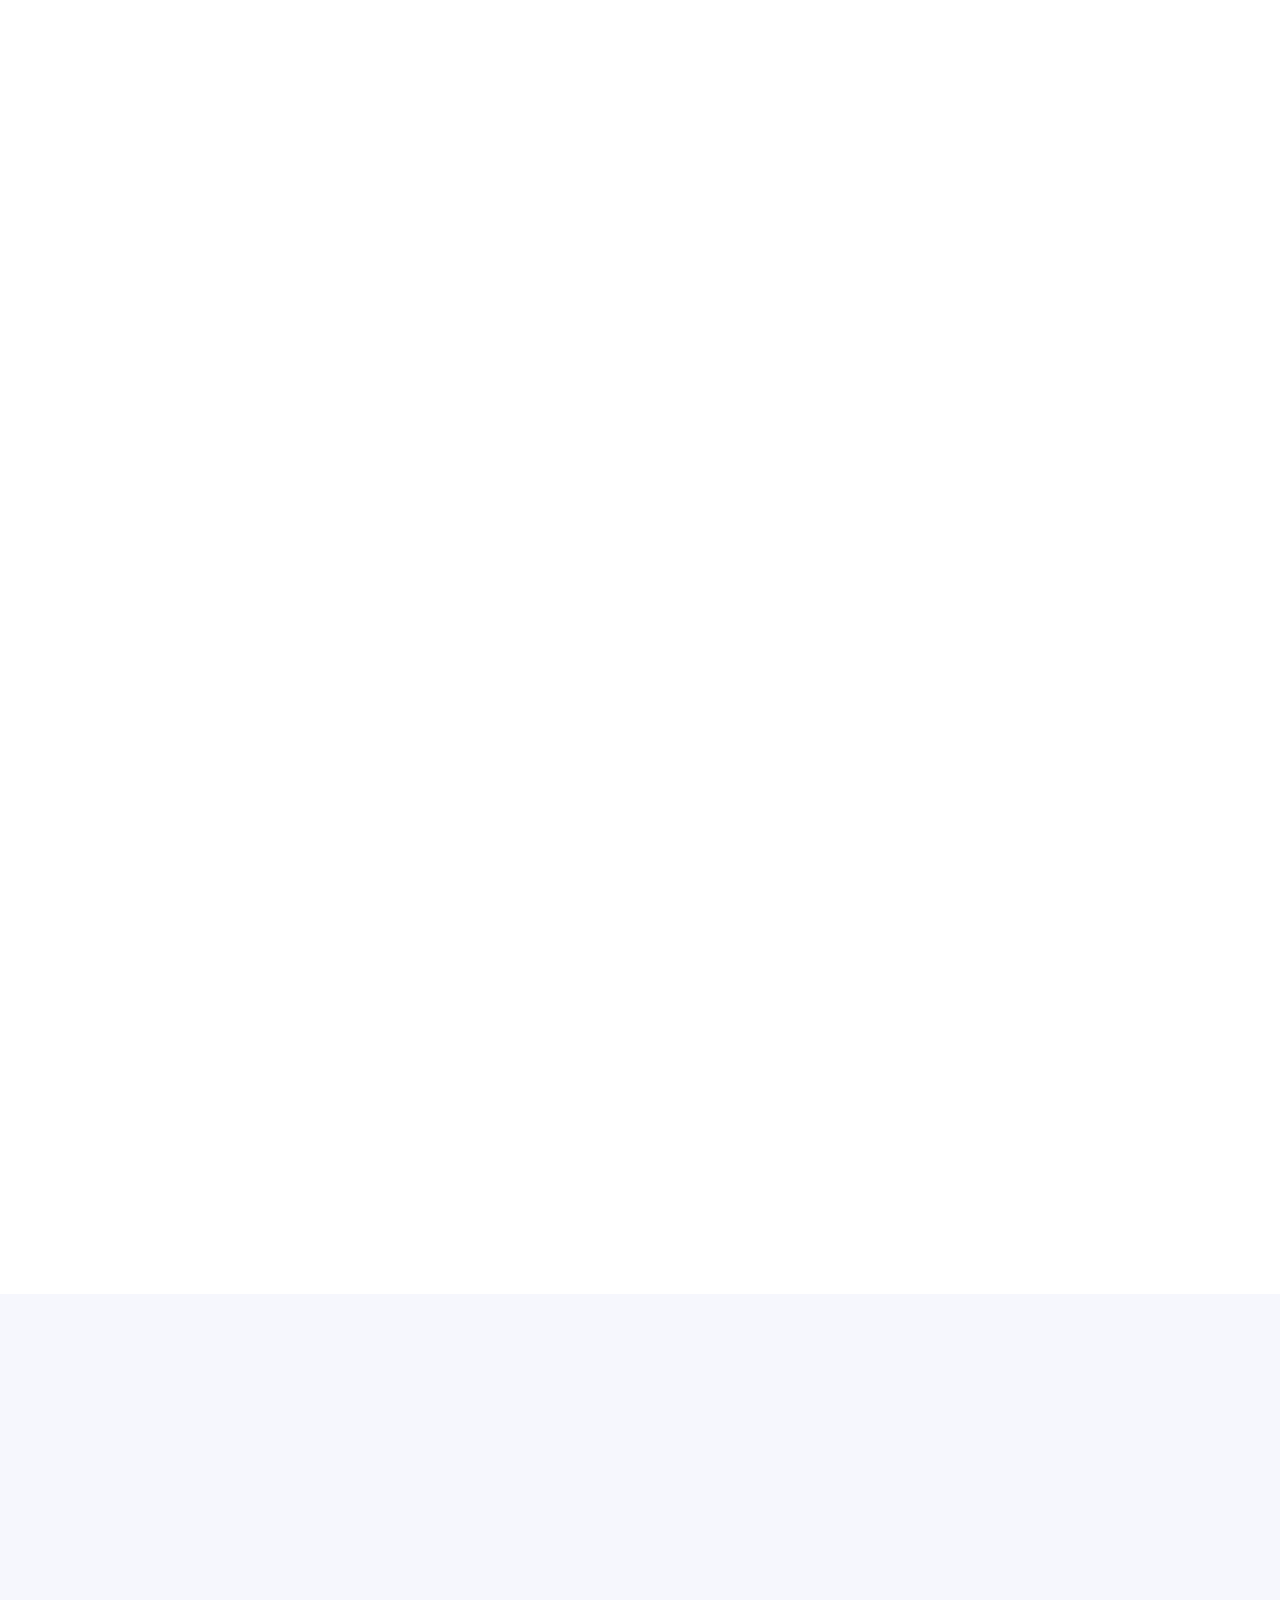
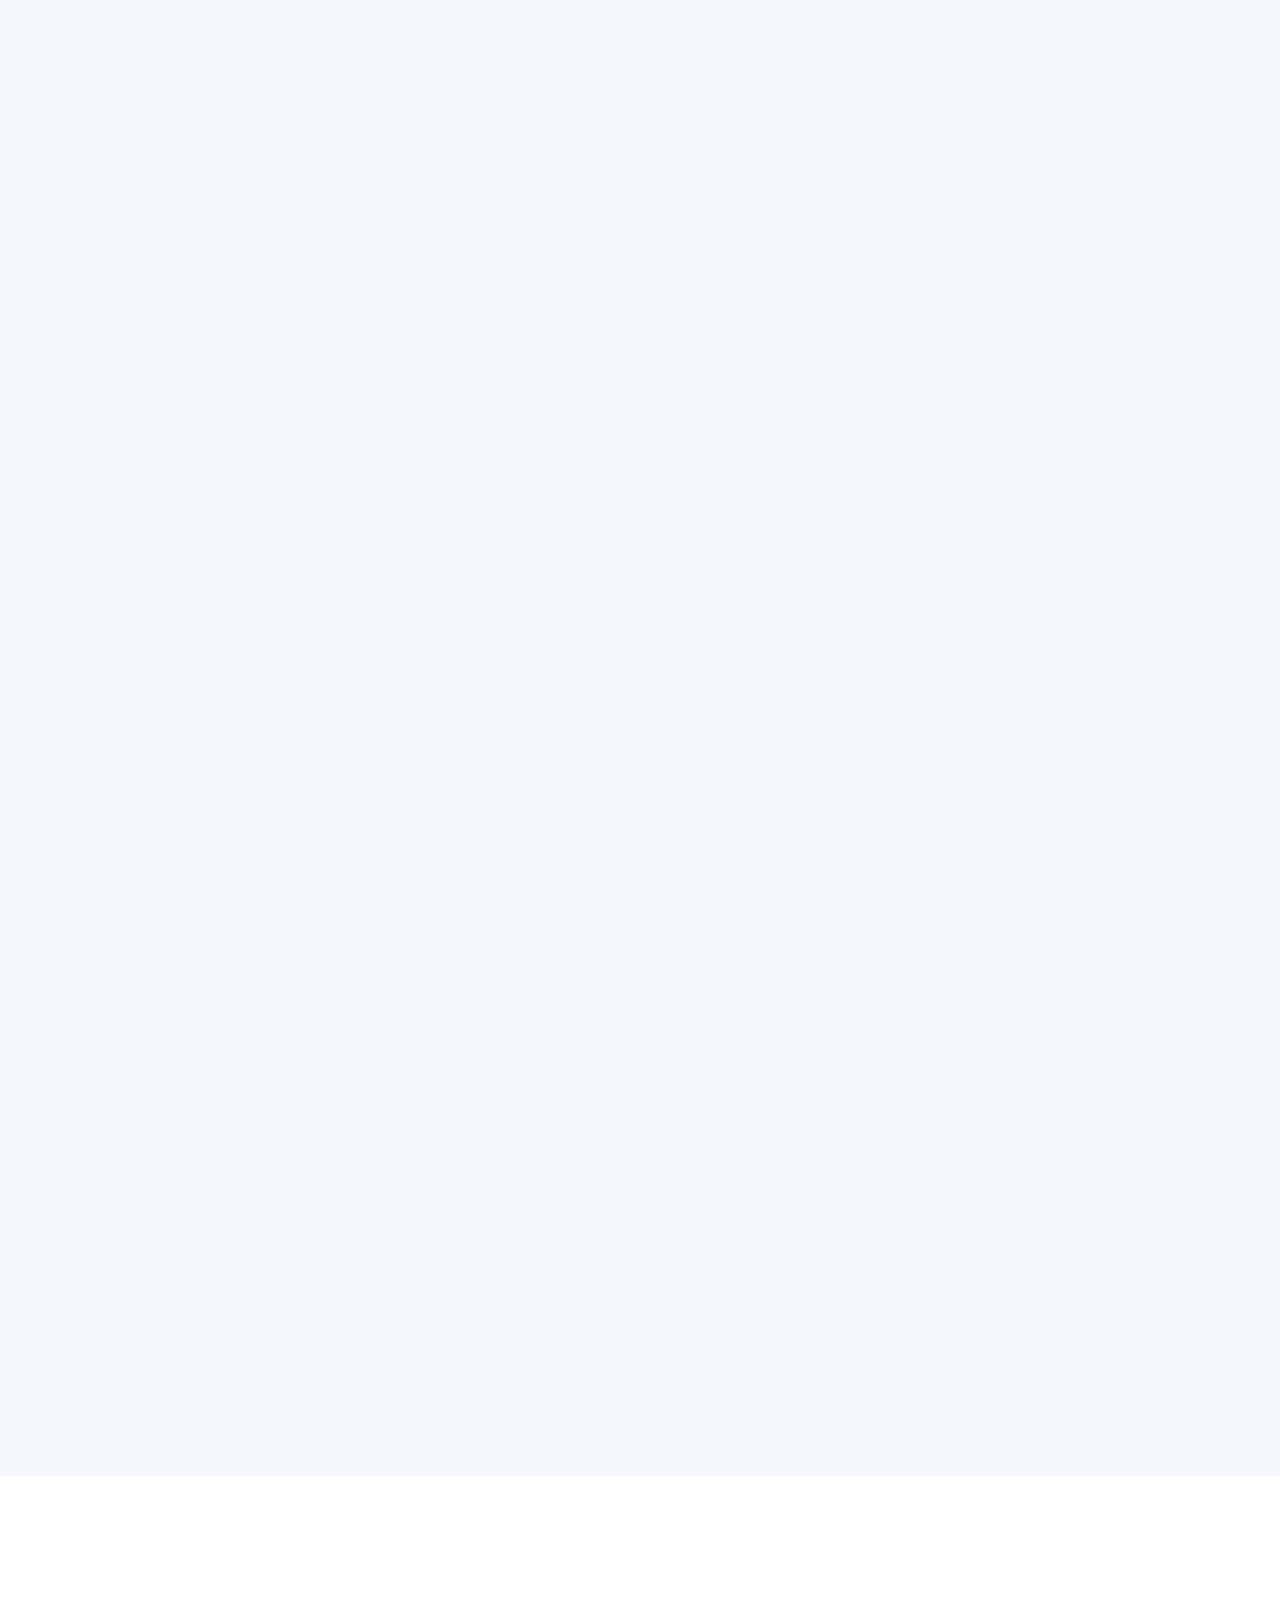
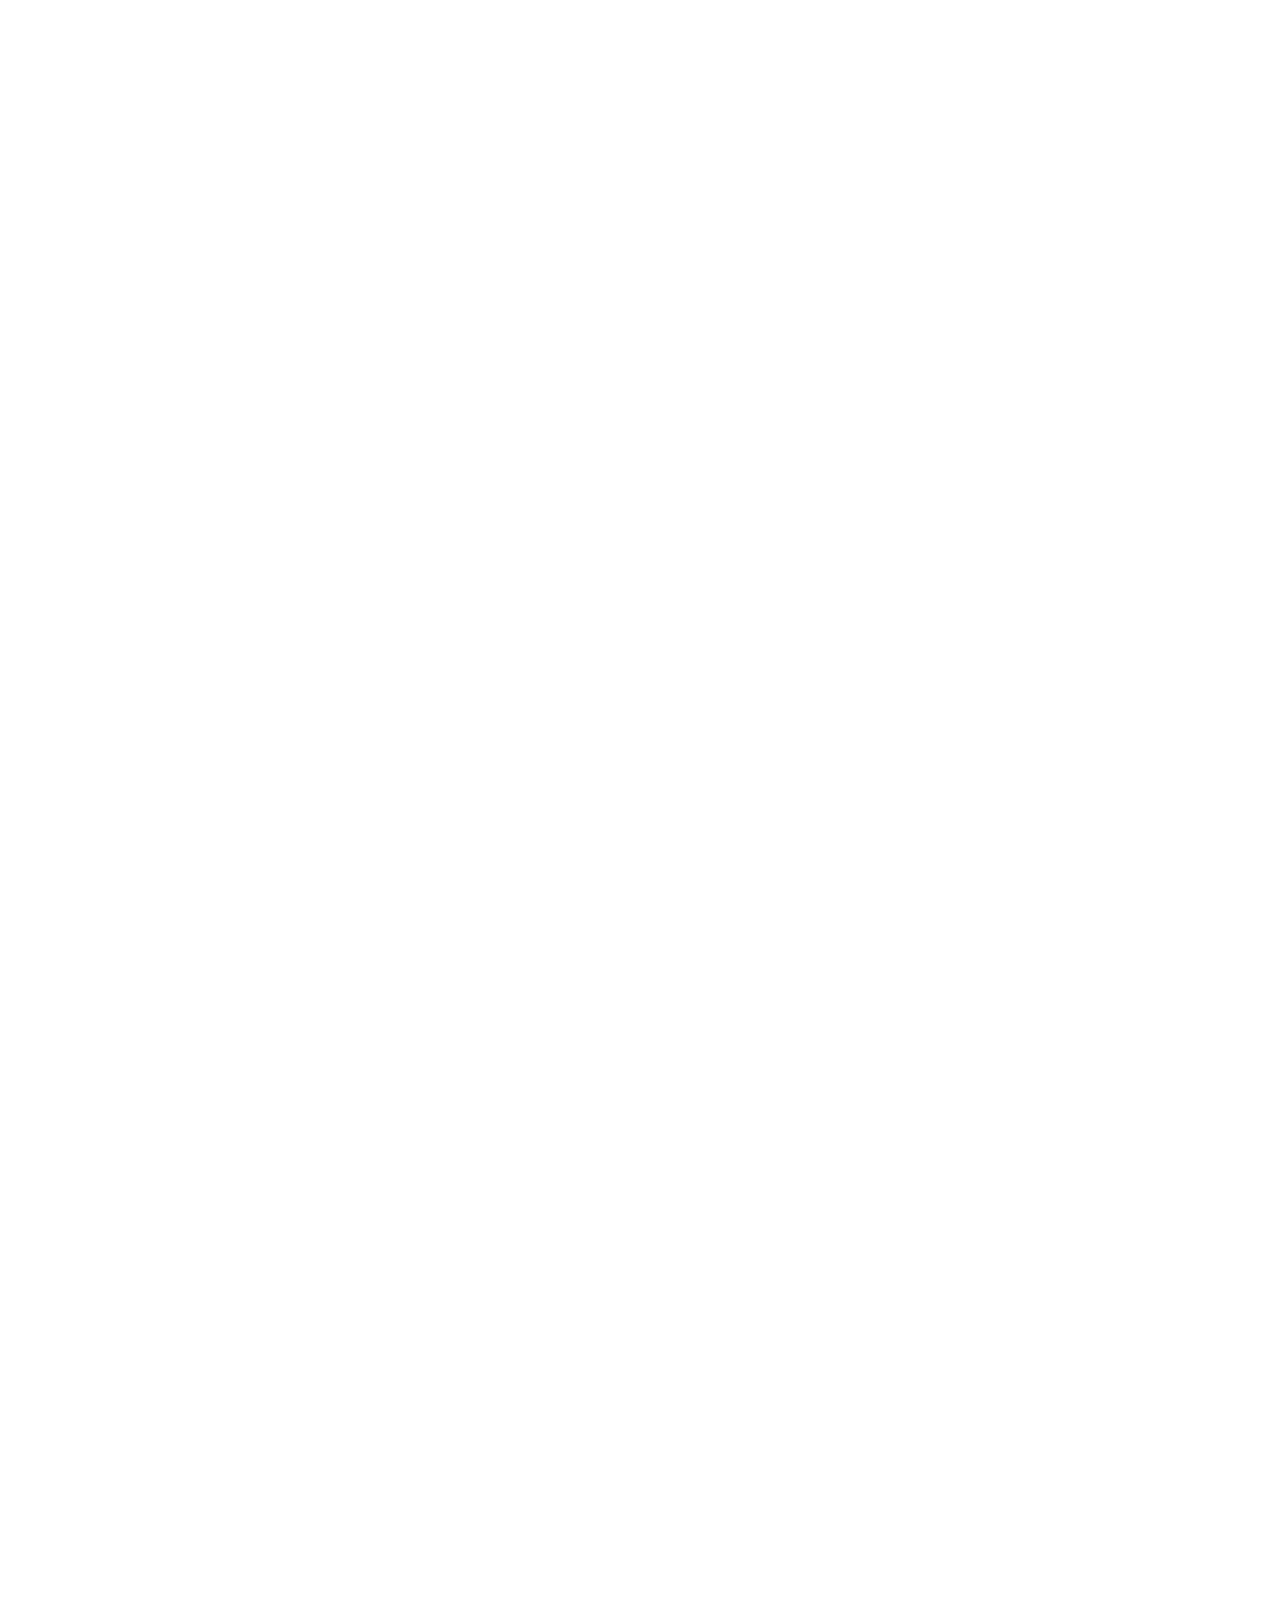
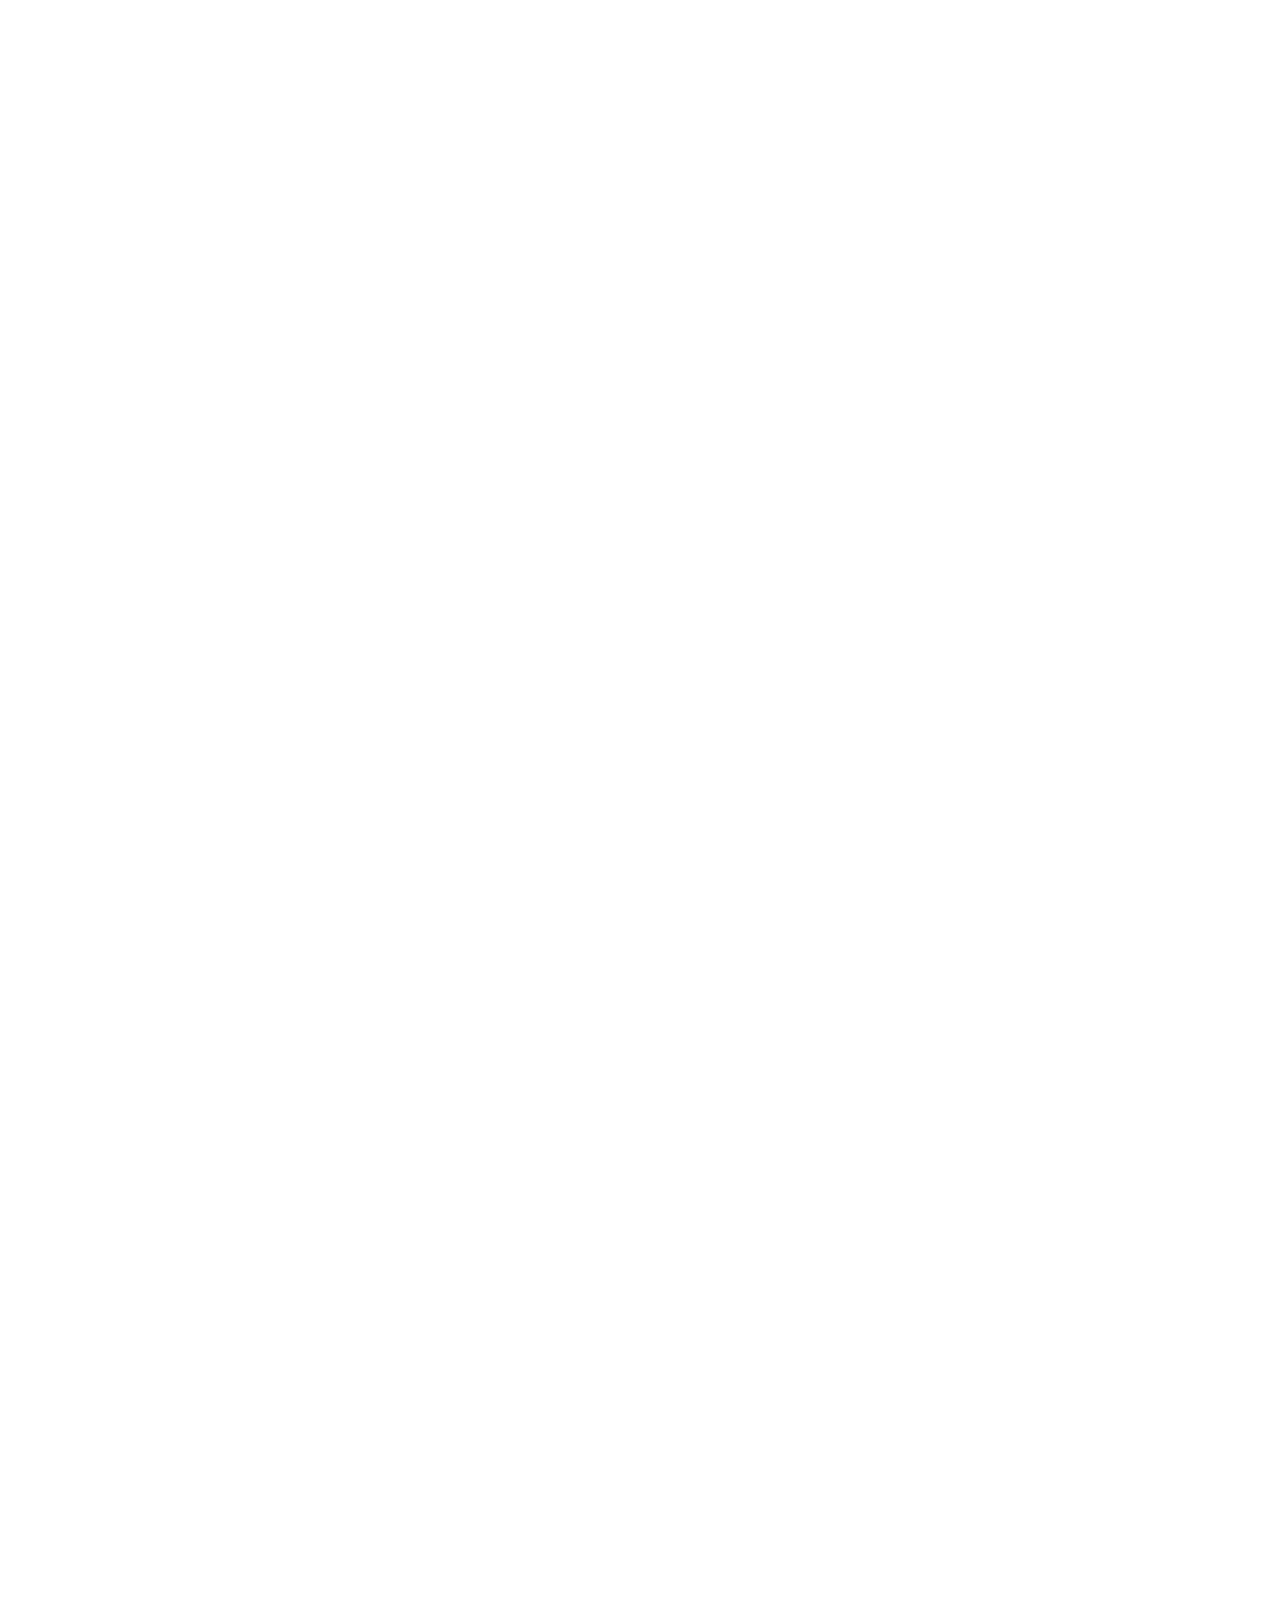
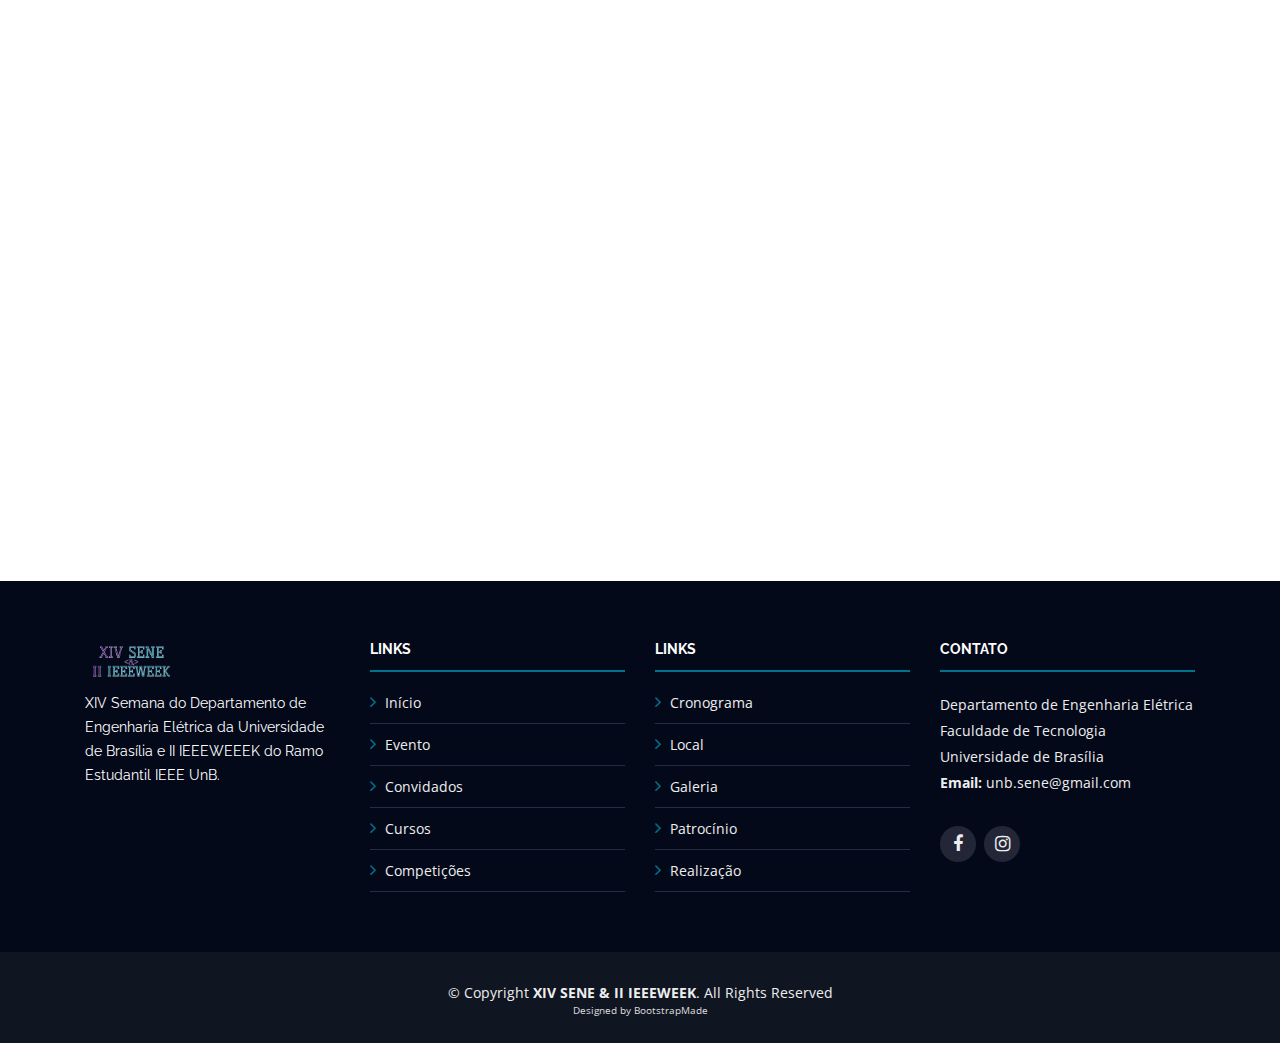
==== commit 4d76d0b9: "Readd prof. Alexandre" ====
--- a/index.html
+++ b/index.html
@@ -245,7 +245,7 @@
                         </div>
                     </div>
                 </div>
-                <!-- <div class="col-lg-4 col-md-6">
+                <div class="col-lg-4 col-md-6">
                     <div class="speaker">
                         <img src="img/speakers/6-alexandre-nery.jpg" alt="Alexandre Solon Nery" class="img-fluid">
                         <div class="details">
@@ -255,7 +255,7 @@
                             </div>
                         </div>
                     </div>
-                </div> -->
+                </div>
                 <div class="col-lg-4 col-md-6">
                     <div class="speaker">
                         <img src="img/speakers/9-anna-e-so.jpg" alt="Anna e só" class="img-fluid">
@@ -897,12 +897,6 @@
                             <h4>Curso de impressão + modelagem de objetos. <span>Matheus Santos Monteiro</span></h4>
                             <p>Local: LabRedes</p>
                         </div>
-                        <!-- <div class="col-md-2"></div>
-                        <div class="col-md-10">
-                            <h4>DRY, SOLID, YAGNI... O que é essa sopa de letrinhas em desenvolvimento de software?.
-                                <span>Juliana Dias</span></h4>
-                            <p>Local: Sala BT 43/15</p>
-                        </div> -->
                     </div>
 
                     <div class="row schedule-item">
@@ -1273,6 +1267,11 @@
                             <h4>Live-Coding: Música e Arte Gerada por Código. <span>Thales Grilo, Joênio Marques e Arthur Cabral</span></h4>
                             <p>Local: ULEG - LCCC.</p>
                         </div>
+                        <div class="col-md-2"></div>
+                        <div class="col-md-10">
+                            <h4>Projetando uma Rede Celular em Ambiente Indoor – Alta Velocidade. <span>Valmer Rissoli</span></h4>
+                            <p>Local: Sala BT 52/15.</p>
+                        </div>
                     </div>
 
                     <div class="row schedule-item">
@@ -1354,7 +1353,7 @@
                         </div>
                         <div class="col-md-2"></div>
                         <div class="col-md-10">
-                            <h4>Elixir - Quando Tolerância a Falhas faz diferença. <span>Flávio Moreira Vieira</span></h4>
+                            <h4> Elixir/Phoenix - Fazendo realtime applications sem usar Javascript. <span>Flávio Moreira Vieira</span></h4>
                             <p>Local: Sala BT 43/15</p>
                         </div>
                         <div class="col-md-2"></div>
@@ -1383,7 +1382,7 @@
                         </div>
                         <div class="col-md-2"></div>
                         <div class="col-md-10">
-                            <h4> Elixir/Phoenix - Fazendo realtime applications sem usar Javascript. <span>Flávio Moreira Vieira</span></h4>
+                            <h4>Elixir - Quando Tolerância a Falhas faz diferença. <span>Flávio Moreira Vieira</span></h4>
                             <p>Local: Sala BT 25/15</p>
                         </div>
                         <div class="col-md-2"></div>
